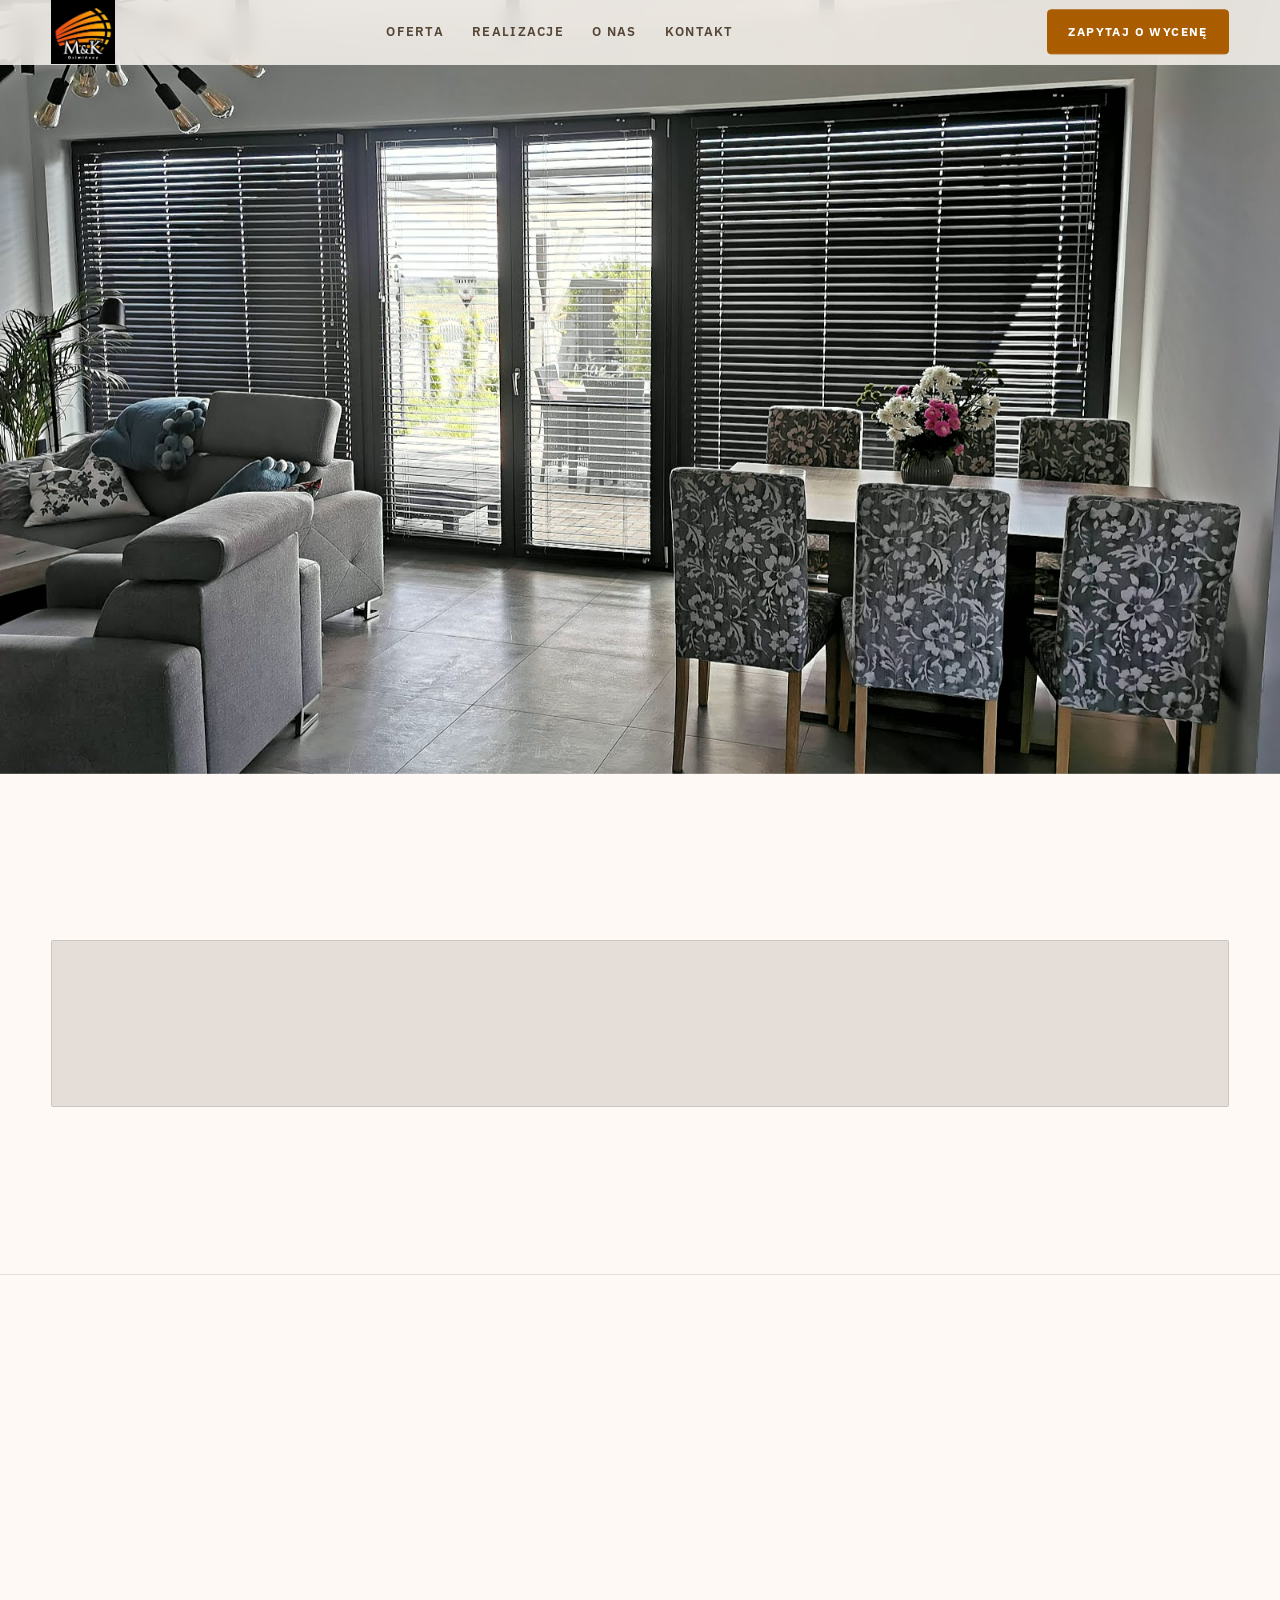
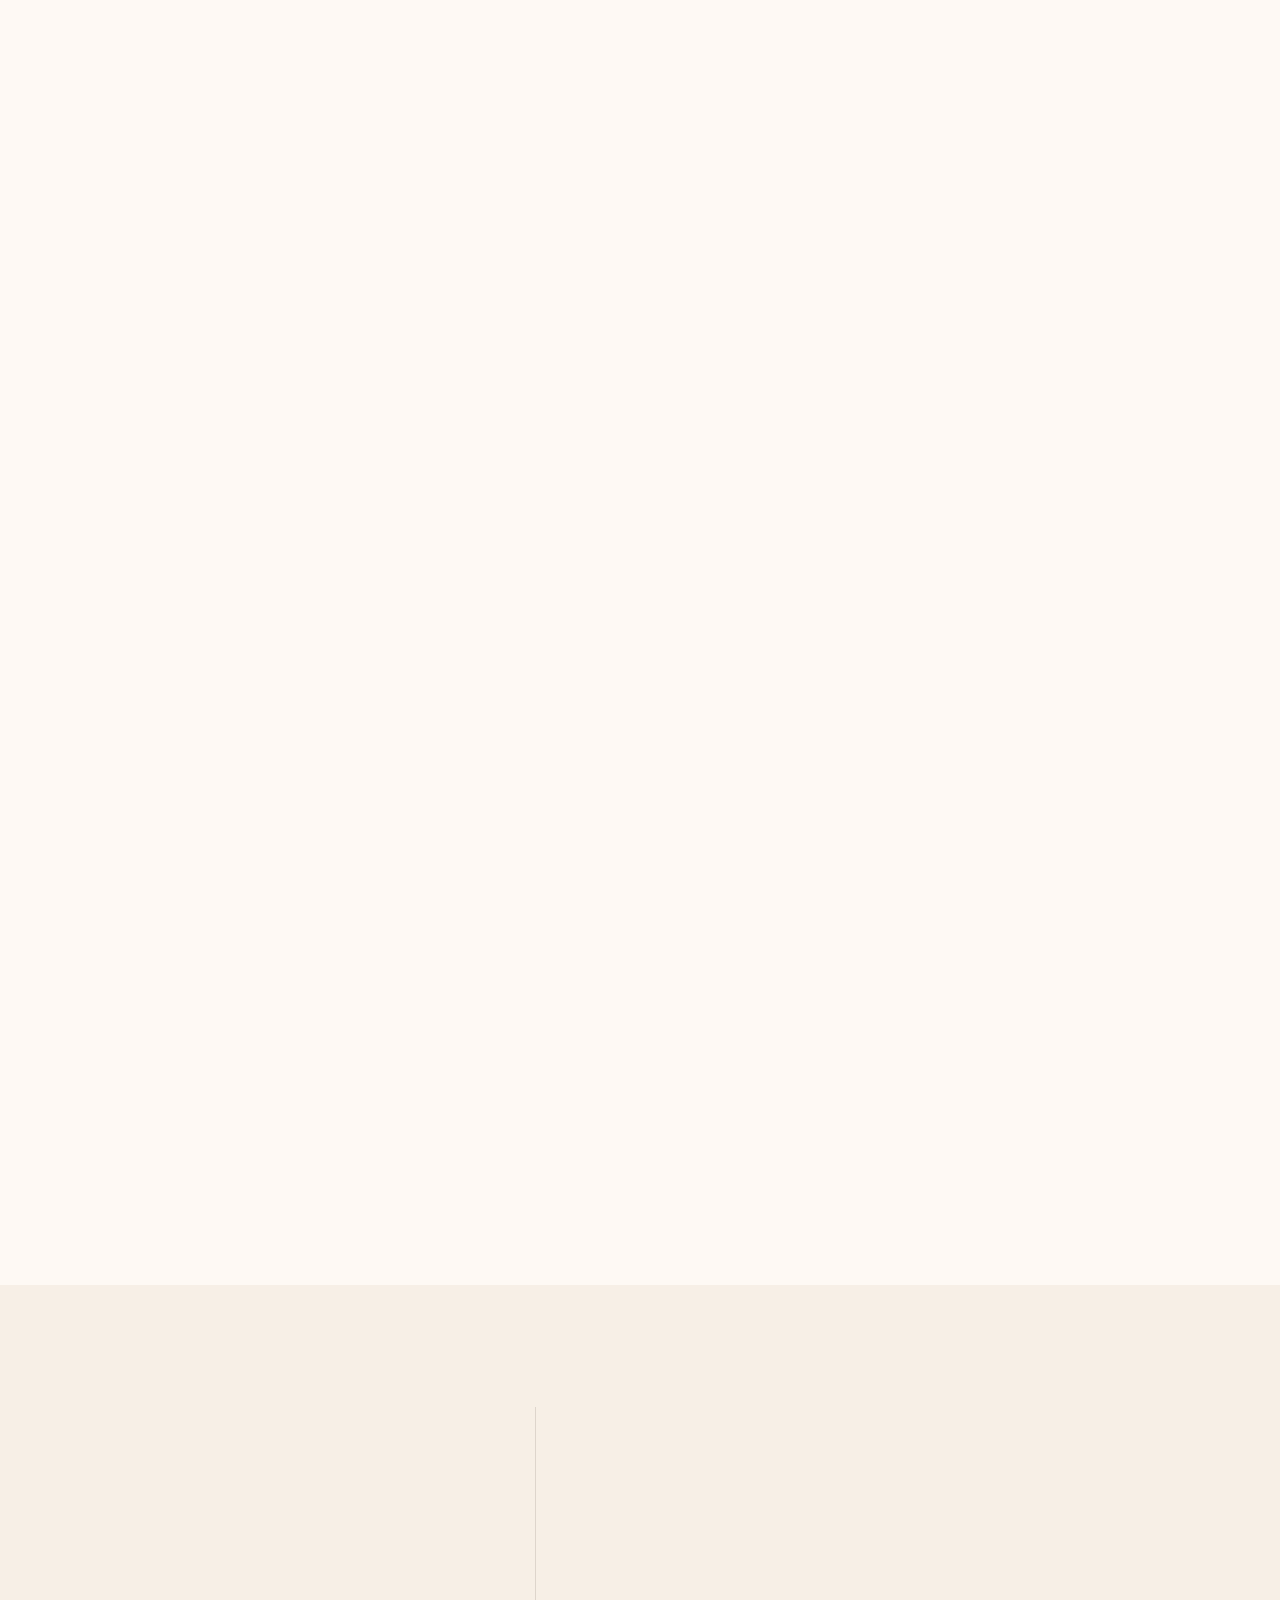
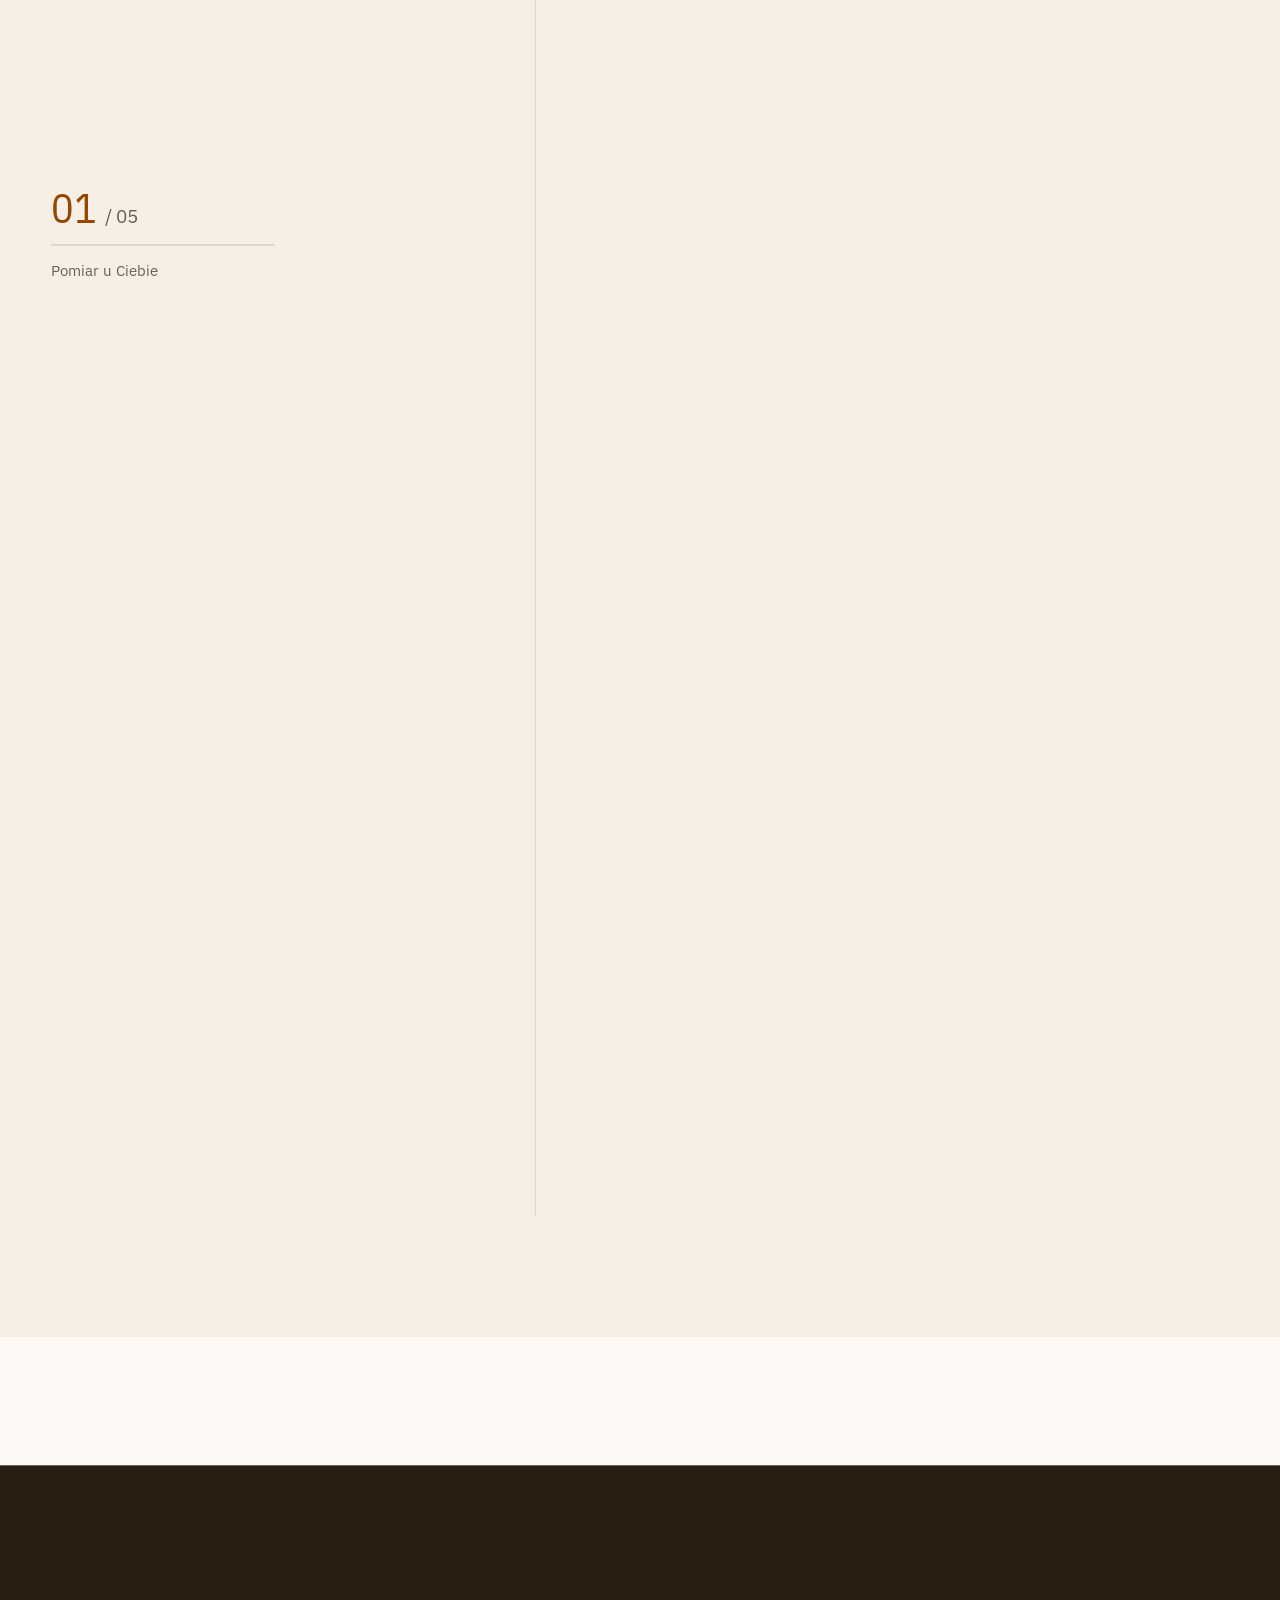
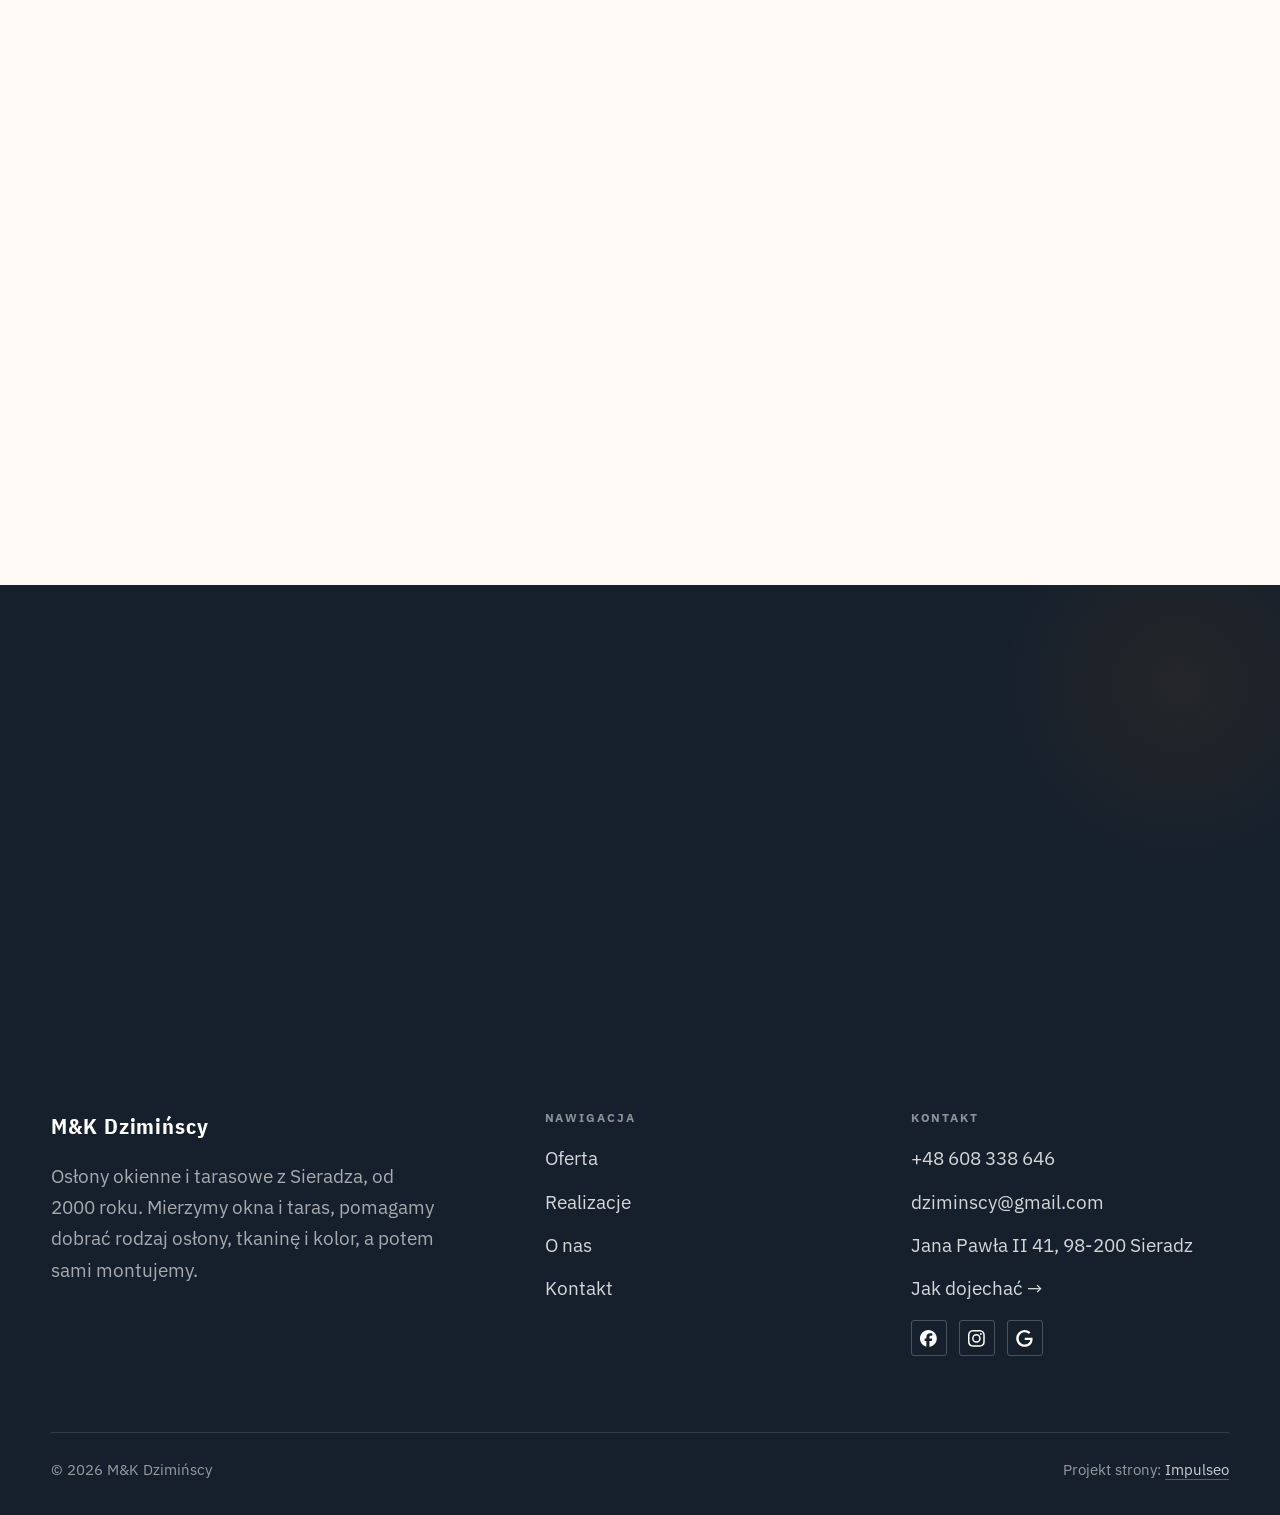
==== index.html @ cc0db83b "Strona demo: m-k-dziminscy" ====
<!DOCTYPE html>
<html lang="pl">
<head>
<meta charset="UTF-8">
<meta name="viewport" content="width=device-width, initial-scale=1.0">
<title>M&amp;K Dzimińscy - rolety, żaluzje i pergole · Sieradz</title>
<meta name="description" content="M&amp;K Dzimińscy z Sieradza: rolety zewnętrzne i wewnętrzne, plisy, rolety dzień i noc, żaluzje aluminiowe, drewniane i fasadowe, moskitiery, markizy oraz pergole i zabudowy tarasów. Pomiar i montaż na wymiar, salon przy Jana Pawła II 41.">
<link rel="canonical" href="https://kris20032.github.io/m-k-dziminscy/">
<meta name="robots" content="noindex, nofollow">
<meta property="og:type" content="website">
<meta property="og:locale" content="pl_PL">
<meta property="og:site_name" content="M&amp;K Dzimińscy">
<meta property="og:title" content="M&amp;K Dzimińscy - rolety, żaluzje i pergole · Sieradz">
<meta property="og:description" content="M&amp;K Dzimińscy z Sieradza: rolety zewnętrzne i wewnętrzne, plisy, rolety dzień i noc, żaluzje aluminiowe, drewniane i fasadowe, moskitiery, markizy oraz pergole i zabudowy tarasów. Pomiar i montaż na wymiar, salon przy Jana Pawła II 41.">
<meta property="og:url" content="https://kris20032.github.io/m-k-dziminscy/">
<meta property="og:image" content="https://kris20032.github.io/m-k-dziminscy/img/og.jpg">
<meta property="og:image:width" content="1200">
<meta property="og:image:height" content="630">
<meta name="twitter:card" content="summary_large_image">
<script type="application/ld+json">{"@context": "https://schema.org", "@type": "LocalBusiness", "name": "M&K Dzimińscy", "url": "https://kris20032.github.io/m-k-dziminscy/", "telephone": "+48608338646", "image": "https://kris20032.github.io/m-k-dziminscy/img/og.jpg", "areaServed": "Sieradz", "sameAs": ["https://maps.google.com/?cid=8143265650761474444&g_mp=Cidnb29nbGUubWFwcy5wbGFjZXMudjEuUGxhY2VzLlNlYXJjaFRleHQQAhgEIAA", "https://www.facebook.com/roletydziminscy/?locale=pl_PL", "https://www.instagram.com/roletydziminscy/"]}</script>
<link rel="preconnect" href="https://fonts.googleapis.com">
<link rel="preconnect" href="https://fonts.gstatic.com" crossorigin>
<link href="https://fonts.googleapis.com/css2?family=IBM+Plex+Sans+Condensed:wght@500;600;700&family=IBM+Plex+Sans:wght@400;500;600&display=swap" rel="stylesheet">
<link rel="stylesheet" href="assets/styles.css?v=2c5bec6b">
</head>
<body>

<header class="nav">
  <div class="wrap nav-inner">
    <a class="brand brand-has-logo" href="index.html"><img class="brand-logo" src="img/logo.jpg" alt="M&amp;K Dzimińscy" width="567" height="567" decoding="async"></a>
    <nav class="nav-links">
      <a href="oferta.html">Oferta</a>
      <a href="realizacje.html">Realizacje</a>
      <a href="o-nas.html">O nas</a>
      <a href="kontakt.html">Kontakt</a>
      <a href="kontakt.html" class="btn btn-accent">Zapytaj o wycenę</a>
    </nav>
    <button class="nav-toggle" aria-label="Menu"><span></span><span></span><span></span></button>
  </div>
</header>

<main>
<section class="hero-dom">
  <img class="hd-bg" src="img/hero.jpg" fetchpriority="high" data-rotate="img/g1.jpg|img/g2.jpg" alt="M&amp;K Dzimińscy" width="1600" height="1200">
  <div class="wrap">
    <div class="hd-panel reveal">
      <span class="hd-tick" aria-hidden="true"></span>
      <span class="hd-kicker">Rolety · żaluzje · pergole · Sieradz · od 2000</span>
      <h1 class="hd-claim">Rolety, żaluzje i pergole na wymiar Twojego domu</h1>
      <ul class="hd-tags"><li>Od 2000 roku</li><li>Na wymiar</li><li>Pomiar i montaż</li></ul>
      <div class="hd-actions">
        <a href="kontakt.html" class="btn btn-accent">Zapytaj o wycenę <span class="arr">→</span></a>
        <a href="tel:+48608338646" class="btn btn-ghost">Zadzwoń +48 608 338 646</a>
      </div>
      <p class="hd-rating"><span class="g-badge"><svg class="gb-ico" viewBox="0 0 24 24" width="18" height="18" aria-hidden="true"><path fill="#4285F4" d="M22.56 12.25c0-.78-.07-1.53-.2-2.25H12v4.26h5.92c-.26 1.37-1.04 2.53-2.21 3.31v2.77h3.57c2.08-1.92 3.28-4.74 3.28-8.09z"/><path fill="#34A853" d="M12 23c2.97 0 5.46-.98 7.28-2.66l-3.57-2.77c-.98.66-2.23 1.06-3.71 1.06-2.86 0-5.29-1.93-6.16-4.53H2.18v2.84C3.99 20.53 7.7 23 12 23z"/><path fill="#FBBC05" d="M5.84 14.09c-.22-.66-.35-1.36-.35-2.09s.13-1.43.35-2.09V7.07H2.18C1.43 8.55 1 10.22 1 12s.43 3.45 1.18 4.93l2.85-2.22.81-.62z"/><path fill="#EA4335" d="M12 5.38c1.62 0 3.06.56 4.21 1.64l3.15-3.15C17.45 2.09 14.97 1 12 1 7.7 1 3.99 3.47 2.18 7.07l3.66 2.84c.87-2.6 3.3-4.53 6.16-4.53z"/></svg><b class="gb-ocena">4,2</b><svg class="gb-stars" viewBox="0 0 90 18" width="74" height="14.8" aria-hidden="true"><g fill="currentColor" opacity=".26"><path transform="translate(0,0)" d="M9 1.6l2.2 4.46 4.92.72-3.56 3.47.84 4.9L9 12.74l-4.4 2.31.84-4.9L1.88 6.68l4.92-.72L9 1.6Z"/><path transform="translate(18,0)" d="M9 1.6l2.2 4.46 4.92.72-3.56 3.47.84 4.9L9 12.74l-4.4 2.31.84-4.9L1.88 6.68l4.92-.72L9 1.6Z"/><path transform="translate(36,0)" d="M9 1.6l2.2 4.46 4.92.72-3.56 3.47.84 4.9L9 12.74l-4.4 2.31.84-4.9L1.88 6.68l4.92-.72L9 1.6Z"/><path transform="translate(54,0)" d="M9 1.6l2.2 4.46 4.92.72-3.56 3.47.84 4.9L9 12.74l-4.4 2.31.84-4.9L1.88 6.68l4.92-.72L9 1.6Z"/><path transform="translate(72,0)" d="M9 1.6l2.2 4.46 4.92.72-3.56 3.47.84 4.9L9 12.74l-4.4 2.31.84-4.9L1.88 6.68l4.92-.72L9 1.6Z"/></g><clipPath id="gs840"><rect x="0" y="0" width="75.6" height="18"/></clipPath><g fill="#FBBC04" clip-path="url(#gs840)"><path transform="translate(0,0)" d="M9 1.6l2.2 4.46 4.92.72-3.56 3.47.84 4.9L9 12.74l-4.4 2.31.84-4.9L1.88 6.68l4.92-.72L9 1.6Z"/><path transform="translate(18,0)" d="M9 1.6l2.2 4.46 4.92.72-3.56 3.47.84 4.9L9 12.74l-4.4 2.31.84-4.9L1.88 6.68l4.92-.72L9 1.6Z"/><path transform="translate(36,0)" d="M9 1.6l2.2 4.46 4.92.72-3.56 3.47.84 4.9L9 12.74l-4.4 2.31.84-4.9L1.88 6.68l4.92-.72L9 1.6Z"/><path transform="translate(54,0)" d="M9 1.6l2.2 4.46 4.92.72-3.56 3.47.84 4.9L9 12.74l-4.4 2.31.84-4.9L1.88 6.68l4.92-.72L9 1.6Z"/><path transform="translate(72,0)" d="M9 1.6l2.2 4.46 4.92.72-3.56 3.47.84 4.9L9 12.74l-4.4 2.31.84-4.9L1.88 6.68l4.92-.72L9 1.6Z"/></g></svg><span class="gb-txt">55 opinii w Google</span></span></p>
    </div>
  </div>
</section>
<section class="dom-statband">
  <div class="wrap">
    <div class="dom-stats">
      <div class="dom-stat reveal"><div class="ds-num">osłony okienne</div><div class="ds-lab">Od 2000 roku</div></div>
      <div class="dom-stat reveal"><div class="ds-num">na wymiar</div><div class="ds-lab">Pomiar i montaż</div></div>
      <div class="dom-stat reveal"><div class="ds-num">Jana Pawła II 41</div><div class="ds-lab">Salon w Sieradzu</div></div>
      <div class="dom-stat reveal"><div class="ds-num">55 opinii</div><div class="ds-lab">4,2 w Google</div></div>
    </div>
  </div>
</section>
<section class="dom-products" id="produkty">
  <div class="wrap">
    <div class="head reveal">
      <span class="eyebrow">Co montujemy</span>
      <h2>Zakres oferty</h2>
      <p>Osłony do okien, drzwi tarasowych i całych tarasów. Od żaluzji w kuchni, przez rolety zewnętrzne w całym domu, po pergolę nad tarasem. Każdą osłonę robimy pod zmierzony wymiar.</p>
    </div>
    <div class="dom-grid">
      <article class="dom-card reveal">
        <figure class="dom-card__img"><img src="img/g6.jpg" alt="Rolety zewnętrzne i antywłamaniowe" loading="lazy" width="1538" height="1132" decoding="async"></figure>
        <div class="dom-card__body">
          <h3 class="dom-card__name">Rolety zewnętrzne i antywłamaniowe</h3>
          <p class="dom-card__tag">Latem trzymają upał za oknem, zimą dokładają izolacji, a w nocy dają pełne zaciemnienie. W wersji antywłamaniowej utrudniają wejście przez okno.</p>
          <a class="dom-card__link" href="kontakt.html">Zapytaj o wycenę <span class="arr">→</span></a>
        </div>
      </article>
      <article class="dom-card reveal">
        <figure class="dom-card__img"><img src="img/g5.jpg" alt="Rolety dzień i noc, plisy, rzymskie" loading="lazy" width="1556" height="2086" decoding="async"></figure>
        <div class="dom-card__body">
          <h3 class="dom-card__name">Rolety dzień i noc, plisy, rzymskie</h3>
          <p class="dom-card__tag">Rolety materiałowe do każdego pokoju. Dzień i noc reguluje światło jednym ruchem, plisę zsuwasz z góry albo z dołu, rzymska układa się w miękkie fałdy.</p>
          <a class="dom-card__link" href="kontakt.html">Zapytaj o wycenę <span class="arr">→</span></a>
        </div>
      </article>
      <article class="dom-card reveal">
        <figure class="dom-card__img"><img src="img/g7.jpg" alt="Żaluzje aluminiowe, drewniane i pionowe" loading="lazy" width="1544" height="656" decoding="async"></figure>
        <div class="dom-card__body">
          <h3 class="dom-card__name">Żaluzje aluminiowe, drewniane i pionowe</h3>
          <p class="dom-card__tag">Lamelami ustawiasz dokładnie, ile światła wpada do środka. Aluminium do kuchni i łazienki, drewno do salonu, pionowe na duże przeszklenia.</p>
          <a class="dom-card__link" href="kontakt.html">Zapytaj o wycenę <span class="arr">→</span></a>
        </div>
      </article>
      <article class="dom-card reveal">
        <figure class="dom-card__img"><img src="img/g9.jpg" alt="Żaluzje fasadowe i markizy" loading="lazy" width="1880" height="1255" decoding="async"></figure>
        <div class="dom-card__body">
          <h3 class="dom-card__name">Żaluzje fasadowe i markizy</h3>
          <p class="dom-card__tag">Osłona montowana na elewacji i nad tarasem. Chroni przed słońcem z zewnątrz, zanim nagrzeje szyby i wnętrze.</p>
          <a class="dom-card__link" href="kontakt.html">Zapytaj o wycenę <span class="arr">→</span></a>
        </div>
      </article>
      <article class="dom-card reveal">
        <figure class="dom-card__img"><img src="img/g3.jpg" alt="Pergole, zadaszenia i zabudowy tarasów" loading="lazy" width="1880" height="1253" decoding="async"></figure>
        <div class="dom-card__body">
          <h3 class="dom-card__name">Pergole, zadaszenia i zabudowy tarasów</h3>
          <p class="dom-card__tag">Pergole metalowe i drewniane, zadaszenia oraz zabudowy balkonów i tarasów. Do tego tarasy z drewna i kompozytu pod pergolą.</p>
          <a class="dom-card__link" href="kontakt.html">Zapytaj o wycenę <span class="arr">→</span></a>
        </div>
      </article>
      <article class="dom-card reveal">
        <figure class="dom-card__img"><img src="img/g4.jpg" alt="Moskitiery, naprawa rolet, zasłony" loading="lazy" width="1880" height="1255" decoding="async"></figure>
        <div class="dom-card__body">
          <h3 class="dom-card__name">Moskitiery, naprawa rolet, zasłony</h3>
          <p class="dom-card__tag">Moskitiery na okna i drzwi, naprawa i serwis rolet, a także zasłony i firany szyte pod wymiar okna, dopasowane do osłon w oknie.</p>
          <a class="dom-card__link" href="kontakt.html">Zapytaj o wycenę <span class="arr">→</span></a>
        </div>
      </article>
    </div>
    <div style="margin-top:var(--space-7)" class="reveal"><a href="oferta.html" class="btn btn-ghost">Pełna oferta <span class="arr">→</span></a></div>
  </div>
</section>
<section class="proces proces-os dom">
  <div class="wrap proc-grid">
    <div class="proc-side">
      <div class="head reveal">
        <span class="eyebrow">Jak to działa</span>
        <h2>Od pomiaru po montaż - prowadzimy za rękę</h2>
        <p>Każdy etap ma swój termin - wiesz, co i kiedy się dzieje.</p>
      </div>
      <div class="proc-count" aria-hidden="true"><span class="pc-cur">01</span><span class="pc-all">/ 05</span></div>
      <div class="proc-bar" aria-hidden="true"><i></i></div>
      <p class="proc-now" aria-hidden="true">Pomiar u Ciebie</p>
    </div>
    <ol class="proces-line">
      <li class="reveal"><span class="pno">01</span><h3>Pomiar u Ciebie</h3><p>Przyjeżdżamy, mierzymy okna lub taras i doradzamy dobór osłony.</p></li>
      <li class="reveal"><span class="pno">02</span><h3>Wycena i dobór</h3><p>Jasna oferta i dobór rozwiązania pod Twój dom i budżet.</p></li>
      <li class="reveal"><span class="pno">03</span><h3>Zamówienie i produkcja</h3><p>Składamy zamówienie i pilnujemy terminu dostawy.</p></li>
      <li class="reveal"><span class="pno">04</span><h3>Staranny montaż</h3><p>Montujemy równo i dokładnie, z czystym wykończeniem krawędzi.</p></li>
      <li class="reveal"><span class="pno">05</span><h3>Odbiór</h3><p>Sprawdzamy działanie i pokazujemy, jak obsługiwać osłony.</p></li>
    </ol>
  </div>
</section>
<section class="stopklatka" aria-hidden="true">
  <div class="stk-bg" style="background-image:url(img/g11.jpg)"></div>
</section>
<section class="opinie">
  <div class="wrap">
    <div class="head center reveal">
      <span class="eyebrow">Opinie</span>
      <h2>Co mówią klienci</h2>
    </div>
    <p class="op-meta reveal"><span class="g-badge"><svg class="gb-ico" viewBox="0 0 24 24" width="18" height="18" aria-hidden="true"><path fill="#4285F4" d="M22.56 12.25c0-.78-.07-1.53-.2-2.25H12v4.26h5.92c-.26 1.37-1.04 2.53-2.21 3.31v2.77h3.57c2.08-1.92 3.28-4.74 3.28-8.09z"/><path fill="#34A853" d="M12 23c2.97 0 5.46-.98 7.28-2.66l-3.57-2.77c-.98.66-2.23 1.06-3.71 1.06-2.86 0-5.29-1.93-6.16-4.53H2.18v2.84C3.99 20.53 7.7 23 12 23z"/><path fill="#FBBC05" d="M5.84 14.09c-.22-.66-.35-1.36-.35-2.09s.13-1.43.35-2.09V7.07H2.18C1.43 8.55 1 10.22 1 12s.43 3.45 1.18 4.93l2.85-2.22.81-.62z"/><path fill="#EA4335" d="M12 5.38c1.62 0 3.06.56 4.21 1.64l3.15-3.15C17.45 2.09 14.97 1 12 1 7.7 1 3.99 3.47 2.18 7.07l3.66 2.84c.87-2.6 3.3-4.53 6.16-4.53z"/></svg><b class="gb-ocena">4,2</b><svg class="gb-stars" viewBox="0 0 90 18" width="74" height="14.8" aria-hidden="true"><g fill="currentColor" opacity=".26"><path transform="translate(0,0)" d="M9 1.6l2.2 4.46 4.92.72-3.56 3.47.84 4.9L9 12.74l-4.4 2.31.84-4.9L1.88 6.68l4.92-.72L9 1.6Z"/><path transform="translate(18,0)" d="M9 1.6l2.2 4.46 4.92.72-3.56 3.47.84 4.9L9 12.74l-4.4 2.31.84-4.9L1.88 6.68l4.92-.72L9 1.6Z"/><path transform="translate(36,0)" d="M9 1.6l2.2 4.46 4.92.72-3.56 3.47.84 4.9L9 12.74l-4.4 2.31.84-4.9L1.88 6.68l4.92-.72L9 1.6Z"/><path transform="translate(54,0)" d="M9 1.6l2.2 4.46 4.92.72-3.56 3.47.84 4.9L9 12.74l-4.4 2.31.84-4.9L1.88 6.68l4.92-.72L9 1.6Z"/><path transform="translate(72,0)" d="M9 1.6l2.2 4.46 4.92.72-3.56 3.47.84 4.9L9 12.74l-4.4 2.31.84-4.9L1.88 6.68l4.92-.72L9 1.6Z"/></g><clipPath id="gs840"><rect x="0" y="0" width="75.6" height="18"/></clipPath><g fill="#FBBC04" clip-path="url(#gs840)"><path transform="translate(0,0)" d="M9 1.6l2.2 4.46 4.92.72-3.56 3.47.84 4.9L9 12.74l-4.4 2.31.84-4.9L1.88 6.68l4.92-.72L9 1.6Z"/><path transform="translate(18,0)" d="M9 1.6l2.2 4.46 4.92.72-3.56 3.47.84 4.9L9 12.74l-4.4 2.31.84-4.9L1.88 6.68l4.92-.72L9 1.6Z"/><path transform="translate(36,0)" d="M9 1.6l2.2 4.46 4.92.72-3.56 3.47.84 4.9L9 12.74l-4.4 2.31.84-4.9L1.88 6.68l4.92-.72L9 1.6Z"/><path transform="translate(54,0)" d="M9 1.6l2.2 4.46 4.92.72-3.56 3.47.84 4.9L9 12.74l-4.4 2.31.84-4.9L1.88 6.68l4.92-.72L9 1.6Z"/><path transform="translate(72,0)" d="M9 1.6l2.2 4.46 4.92.72-3.56 3.47.84 4.9L9 12.74l-4.4 2.31.84-4.9L1.88 6.68l4.92-.72L9 1.6Z"/></g></svg><span class="gb-txt">55 opinii w Google</span></span></p>
    <p class="op-meta reveal"><a class="op-google" href="https://maps.google.com/?cid=8143265650761474444&amp;g_mp=Cidnb29nbGUubWFwcy5wbGFjZXMudjEuUGxhY2VzLlNlYXJjaFRleHQQAhgEIAA" target="_blank" rel="noopener"><svg class="op-g-ico" viewBox="0 0 24 24" width="17" height="17" aria-hidden="true"><path fill="#4285F4" d="M22.56 12.25c0-.78-.07-1.53-.2-2.25H12v4.26h5.92c-.26 1.37-1.04 2.53-2.21 3.31v2.77h3.57c2.08-1.92 3.28-4.74 3.28-8.09z"/><path fill="#34A853" d="M12 23c2.97 0 5.46-.98 7.28-2.66l-3.57-2.77c-.98.66-2.23 1.06-3.71 1.06-2.86 0-5.29-1.93-6.16-4.53H2.18v2.84C3.99 20.53 7.7 23 12 23z"/><path fill="#FBBC05" d="M5.84 14.09c-.22-.66-.35-1.36-.35-2.09s.13-1.43.35-2.09V7.07H2.18C1.43 8.55 1 10.22 1 12s.43 3.45 1.18 4.93l2.85-2.22.81-.62z"/><path fill="#EA4335" d="M12 5.38c1.62 0 3.06.56 4.21 1.64l3.15-3.15C17.45 2.09 14.97 1 12 1 7.7 1 3.99 3.47 2.18 7.07l3.66 2.84c.87-2.6 3.3-4.53 6.16-4.53z"/></svg><span>Zobacz opinie w Google</span><span class="arr">→</span></a></p>
    <div class="opinie-grid">
      <figure class="op-card reveal"><span class="op-star"><svg class="ico-star" width="14" height="14" viewBox="0 0 24 24" style="vertical-align:-2px" aria-hidden="true"><path d="M12 2.8l2.85 5.8 6.4.93-4.63 4.5 1.1 6.37L12 17.4l-5.72 3 1.1-6.37-4.63-4.5 6.4-.93L12 2.8Z" fill="currentColor"/></svg><svg class="ico-star" width="14" height="14" viewBox="0 0 24 24" style="vertical-align:-2px" aria-hidden="true"><path d="M12 2.8l2.85 5.8 6.4.93-4.63 4.5 1.1 6.37L12 17.4l-5.72 3 1.1-6.37-4.63-4.5 6.4-.93L12 2.8Z" fill="currentColor"/></svg><svg class="ico-star" width="14" height="14" viewBox="0 0 24 24" style="vertical-align:-2px" aria-hidden="true"><path d="M12 2.8l2.85 5.8 6.4.93-4.63 4.5 1.1 6.37L12 17.4l-5.72 3 1.1-6.37-4.63-4.5 6.4-.93L12 2.8Z" fill="currentColor"/></svg><svg class="ico-star" width="14" height="14" viewBox="0 0 24 24" style="vertical-align:-2px" aria-hidden="true"><path d="M12 2.8l2.85 5.8 6.4.93-4.63 4.5 1.1 6.37L12 17.4l-5.72 3 1.1-6.37-4.63-4.5 6.4-.93L12 2.8Z" fill="currentColor"/></svg><svg class="ico-star" width="14" height="14" viewBox="0 0 24 24" style="vertical-align:-2px" aria-hidden="true"><path d="M12 2.8l2.85 5.8 6.4.93-4.63 4.5 1.1 6.37L12 17.4l-5.72 3 1.1-6.37-4.63-4.5 6.4-.93L12 2.8Z" fill="currentColor"/></svg></span><blockquote>Polecam, niezwykle profesjonalna firma. Świetna jakość + genialna obsługa.</blockquote><span class="op-autor">TakiFajny Gostek</span></figure>
    </div>
  </div>
</section>
<section>
  <div class="wrap">
    <div class="head reveal">
      <span class="eyebrow">Realizacje</span>
      <h2>Nasze realizacje</h2>
      <p>Żaluzje, rolety dzień i noc, rolety rzymskie i pergole zamontowane u klientów z Sieradza i okolic. Więcej realizacji znajdziesz na naszym Facebooku i Instagramie.</p>
    </div>
    <div class="gallery">
      <div class="tile t-two3 reveal"><img src="img/g10.jpg" alt="M&amp;K Dzimińscy" loading="lazy" width="1792" height="934" decoding="async"></div>
      <div class="tile t-third reveal"><img src="img/about.jpg" alt="M&amp;K Dzimińscy" loading="lazy" width="1554" height="1154" decoding="async"></div>
    </div>
    <div style="margin-top:var(--space-7)" class="reveal"><a href="realizacje.html" class="btn btn-accent">Pełna galeria <span class="arr">→</span></a></div>
  </div>
</section>
<section class="cta">
  <div class="wrap">
    <div class="reveal">
      <span class="eyebrow">Współpraca</span>
      <h2>Zapytaj o wycenę albo umów pomiar.</h2>
      <p>Napisz lub zadzwoń - doradzimy dobór, zmierzymy u Ciebie i podamy jasną cenę. Bez zobowiązań.</p>
    </div>
    <div class="cta-actions reveal">
      <a href="kontakt.html" class="btn btn-light">Zapytaj o wycenę <span class="arr">→</span></a>
      <a href="tel:+48608338646" class="btn btn-ghost btn-ghost-cta">+48 608 338 646</a>
    </div>
  </div>
</section>
</main>

<footer>
  <div class="wrap">
    <div class="foot-grid">
      <div class="foot-brand">
        <div class="name">M&K Dzimińscy</div>
        <p>Osłony okienne i tarasowe z Sieradza, od 2000 roku. Mierzymy okna i taras, pomagamy dobrać rodzaj osłony, tkaninę i kolor, a potem sami montujemy.</p>
      </div>
      <div class="foot-col">
        <h4>Nawigacja</h4>
        <a href="oferta.html">Oferta</a>
        <a href="realizacje.html">Realizacje</a>
        <a href="o-nas.html">O nas</a>
        <a href="kontakt.html">Kontakt</a>
      </div>
      <div class="foot-col">
        <h4>Kontakt</h4>
        <a href="tel:+48608338646">+48 608 338 646</a>
        <a href="mailto:dziminscy@gmail.com">dziminscy@gmail.com</a>
        <p>Jana Pawła II 41, 98-200 Sieradz</p>
        <a href="https://maps.google.com/?cid=8143265650761474444&g_mp=Cidnb29nbGUubWFwcy5wbGFjZXMudjEuUGxhY2VzLlNlYXJjaFRleHQQAhgEIAA" target="_blank" rel="noopener">Jak dojechać →</a>
      <div class="foot-soc">
        <a class="soc" href="https://www.facebook.com/roletydziminscy/?locale=pl_PL" target="_blank" rel="noopener" aria-label="Facebook - M&amp;K Dzimińscy"><svg viewBox="0 0 24 24" aria-hidden="true" focusable="false"><path d="M9.101 23.691v-7.98H6.627v-3.667h2.474v-1.58c0-4.085 1.848-5.978 5.858-5.978.401 0 .955.042 1.468.103a8.68 8.68 0 0 1 1.141.195v3.325a8.623 8.623 0 0 0-.653-.036 26.805 26.805 0 0 0-.733-.009c-.707 0-1.259.096-1.675.309a1.686 1.686 0 0 0-.679.622c-.258.42-.374.995-.374 1.752v1.297h3.919l-.386 2.103-.287 1.564h-3.246v8.245C19.396 23.238 24 18.179 24 12.044c0-6.627-5.373-12-12-12s-12 5.373-12 12c0 5.628 3.874 10.35 9.101 11.647Z" fill="currentColor"/></svg></a>
        <a class="soc" href="https://www.instagram.com/roletydziminscy/" target="_blank" rel="noopener" aria-label="Instagram - M&amp;K Dzimińscy"><svg viewBox="0 0 24 24" aria-hidden="true" focusable="false"><path d="M7.0301.084c-1.2768.0602-2.1487.264-2.911.5634-.7888.3075-1.4575.72-2.1228 1.3877-.6652.6677-1.075 1.3368-1.3802 2.127-.2954.7638-.4956 1.6365-.552 2.914-.0564 1.2775-.0689 1.6882-.0626 4.947.0062 3.2586.0206 3.6671.0825 4.9473.061 1.2765.264 2.1482.5635 2.9107.308.7889.72 1.4573 1.388 2.1228.6679.6655 1.3365 1.0743 2.1285 1.38.7632.295 1.6361.4961 2.9134.552 1.2773.056 1.6884.069 4.9462.0627 3.2578-.0062 3.668-.0207 4.9478-.0814 1.28-.0607 2.147-.2652 2.9098-.5633.7889-.3086 1.4578-.72 2.1228-1.3881.665-.6682 1.0745-1.3378 1.3795-2.1284.2957-.7632.4966-1.636.552-2.9124.056-1.2809.0692-1.6898.063-4.948-.0063-3.2583-.021-3.6668-.0817-4.9465-.0607-1.2797-.264-2.1487-.5633-2.9117-.3084-.7889-.72-1.4568-1.3876-2.1228C21.2982 1.33 20.628.9208 19.8378.6165 19.074.321 18.2017.1197 16.9244.0645 15.6471.0093 15.236-.005 11.977.0014 8.718.0076 8.31.0215 7.0301.0839m.1402 21.6932c-1.17-.0509-1.8053-.2453-2.2287-.408-.5606-.216-.96-.4771-1.3819-.895-.422-.4178-.6811-.8186-.9-1.378-.1644-.4234-.3624-1.058-.4171-2.228-.0595-1.2645-.072-1.6442-.079-4.848-.007-3.2037.0053-3.583.0607-4.848.05-1.169.2456-1.805.408-2.2282.216-.5613.4762-.96.895-1.3816.4188-.4217.8184-.6814 1.3783-.9003.423-.1651 1.0575-.3614 2.227-.4171 1.2655-.06 1.6447-.072 4.848-.079 3.2033-.007 3.5835.005 4.8495.0608 1.169.0508 1.8053.2445 2.228.408.5608.216.96.4754 1.3816.895.4217.4194.6816.8176.9005 1.3787.1653.4217.3617 1.056.4169 2.2263.0602 1.2655.0739 1.645.0796 4.848.0058 3.203-.0055 3.5834-.061 4.848-.051 1.17-.245 1.8055-.408 2.2294-.216.5604-.4763.96-.8954 1.3814-.419.4215-.8181.6811-1.3783.9-.4224.1649-1.0577.3617-2.2262.4174-1.2656.0595-1.6448.072-4.8493.079-3.2045.007-3.5825-.006-4.848-.0608M16.953 5.5864A1.44 1.44 0 1 0 18.39 4.144a1.44 1.44 0 0 0-1.437 1.4424M5.8385 12.012c.0067 3.4032 2.7706 6.1557 6.173 6.1493 3.4026-.0065 6.157-2.7701 6.1506-6.1733-.0065-3.4032-2.771-6.1565-6.174-6.1498-3.403.0067-6.156 2.771-6.1496 6.1738M8 12.0077a4 4 0 1 1 4.008 3.9921A3.9996 3.9996 0 0 1 8 12.0077" fill="currentColor"/></svg></a>
        <a class="soc" href="https://maps.google.com/?cid=8143265650761474444&g_mp=Cidnb29nbGUubWFwcy5wbGFjZXMudjEuUGxhY2VzLlNlYXJjaFRleHQQAhgEIAA" target="_blank" rel="noopener" aria-label="Google - M&amp;K Dzimińscy"><svg viewBox="0 0 24 24" aria-hidden="true" focusable="false"><path d="M12.48 10.92v3.28h7.84c-.24 1.84-.853 3.187-1.787 4.133-1.147 1.147-2.933 2.4-6.053 2.4-4.827 0-8.6-3.893-8.6-8.72s3.773-8.72 8.6-8.72c2.6 0 4.507 1.027 5.907 2.347l2.307-2.307C18.747 1.44 16.133 0 12.48 0 5.867 0 .307 5.387.307 12s5.56 12 12.173 12c3.573 0 6.267-1.173 8.373-3.36 2.16-2.16 2.84-5.213 2.84-7.667 0-.76-.053-1.467-.173-2.053H12.48z" fill="currentColor"/></svg></a>
      </div>
      </div>
    </div>
    <div class="foot-bot">
      <span>© 2026 M&K Dzimińscy</span>
      <span>Projekt strony: <a class="foot-credit" href="https://impulseo.pl" target="_blank" rel="noopener">Impulseo</a></span>
    </div>
  </div>
</footer>
<div class="sticky-reserve"><a class="sr-book" href="kontakt.html">Zapytaj o wycenę</a><a class="sr-call" href="tel:+48608338646" aria-label="Zadzwoń"><svg class="ico-tel" width="16" height="16" viewBox="0 0 24 24" fill="none" aria-hidden="true"><path d="M6.6 10.8a15.5 15.5 0 0 0 6.6 6.6l2.2-2.2a1 1 0 0 1 1-.24 11.4 11.4 0 0 0 3.6.58 1 1 0 0 1 1 1V20a1 1 0 0 1-1 1A17 17 0 0 1 3 4a1 1 0 0 1 1-1h3.5a1 1 0 0 1 1 1c0 1.25.2 2.46.58 3.6a1 1 0 0 1-.25 1l-2.23 2.2Z" fill="currentColor"/></svg></a></div>
<div class="demo-wazne" data-do="2026-11-04" data-cykl="3" hidden><svg class="dw-ico" width="13" height="13" viewBox="0 0 24 24" fill="none" aria-hidden="true"><circle cx="12" cy="12" r="8.6" stroke="currentColor" stroke-width="1.8"/><path d="M12 7.2V12l3.3 2" stroke="currentColor" stroke-width="1.8" stroke-linecap="round"/></svg><span class="dw-txt"></span></div>

<script src="assets/main.js"></script>
</body>
</html>
---- assets/styles.css ----
/* ============================================================
   STOLBASZ — premium, architektoniczny B2B fit-out
   Jasna paleta, zero brązu. System wg premium-web-craft.
   Projekt strony: Impulseo (impulseo.pl)
   ============================================================ */

:root{
  /* PALETA — jasna, architektoniczna, chłodna */
  --paper:#F4F7FA;          /* główne tło */
  --paper-2:#E7EDF3;        /* sekcje alternatywne (chłodny jasny szary) */
  --paper-3:#E7EDF3;        /* delikatne wypełnienia */
  --ink:#16202C;            /* tekst główny — chłodny grafit */
  --ink-soft:#3A4654;       /* nagłówki drugorzędne */
  --muted:#5C6672;          /* tekst poboczny */
  --line:rgba(22,32,44,.12);/* hairline */
  --accent:#235E96;         /* stonowany petrol-slate — jedyny akcent */
  --accent-d:#1A4A78;
  --accent-soft:rgba(35,94,150,.10);
  --dark:#16202C;           /* sekcje ciemne (stopka/CTA) */

  /* HOVER ZDJĘĆ — JEDEN standard dla całego silnika (decyzja K. 04.08.2026, artefakt z wariantami).
     AKTUALNE (K.+Szymon 09.08.2026, wybór z artefaktu 6 wariantów): zoom 1.05 przy 1.4s -
     przy tak długim czasie mocniejszy kadr NIE skacze, tylko „oddycha". Poprzedni standard
     (1.02 / .55s z 04.08) odbierany jako dynamiczny i szybki.
     Spoczynek lekko przygaszony, ale TYLKO tam, gdzie jest mysz (@media hover:hover) —
     na telefonie zdjęcia zostają w pełnej jasności. */
  --img-zoom:1.05;                   /* K.+Szymon 09.08: wariant F z artefaktu porównawczego */
  --img-rest:brightness(.95) saturate(.99);
  --img-hot:brightness(1.06) saturate(1.05);
  --img-dur:1.4s;                    /* K.+Szymon 09.08 (wariant F): powoli = elegancko */
  --img-ease:cubic-bezier(.16,.84,.44,1);  /* miękki ogon, efekt „oddychania" */

  /* ODSTĘPY — skala 4/8 */
  --space-1:4px; --space-2:8px; --space-3:12px; --space-4:16px; --space-5:24px;
  --space-6:32px; --space-7:48px; --space-8:64px; --space-9:96px; --space-10:128px;

  /* TYPOGRAFIA — fluid clamp() (skala podbita 16.07.2026: większe, czytelniejsze litery — uwaga Adama) */
  --text-sm:clamp(.9rem,.87rem + .12vw,1rem);
  --text-base:clamp(1.08rem,1.04rem + .18vw,1.2rem);
  --text-lg:clamp(1.24rem,1.15rem + .34vw,1.44rem);
  --text-h3:clamp(1.34rem,1.22rem + .55vw,1.66rem);
  --text-h2:clamp(2.1rem,1.66rem + 2.1vw,3.1rem);
  --text-h1:clamp(2.9rem,2.1rem + 4vw,5.1rem);

  /* PROMIENIE — architektoniczne, raczej ostre */
  --r-sm:3px; --r-md:6px; --r-lg:10px;

  /* RUCH */
  --ease:cubic-bezier(.25,.46,.45,.94); --dur:.24s;

  /* CIENIE — miękkie, warstwowe */
  --sh-sm:0 1px 2px rgba(16,24,32,.04), 0 2px 8px rgba(16,24,32,.05);
  --sh-md:0 2px 6px rgba(16,24,32,.05), 0 12px 28px -8px rgba(16,24,32,.12);
  --sh-lg:0 6px 14px rgba(16,24,32,.07), 0 26px 56px -18px rgba(16,24,32,.22);

  --hairline:1px solid var(--line);

  --font-display:'IBM Plex Sans Condensed','IBM Plex Sans',sans-serif;
  --font-body:'IBM Plex Sans',sans-serif;
}

*{box-sizing:border-box;margin:0;padding:0}
html{scroll-behavior:smooth}
body{
  font-family:var(--font-body);
  font-size:var(--text-base);
  line-height:1.65;
  color:var(--ink);
  background:var(--paper);
  -webkit-font-smoothing:antialiased;
  text-rendering:optimizeLegibility;
}
img{max-width:100%;height:auto;display:block}  /* height:auto = width/height z atrybutów trzyma proporcje (TOP#12) */
a{color:inherit;text-decoration:none}

.wrap{width:min(92%,1180px);margin-inline:auto}
section{padding-block:clamp(52px,6.5vw,96px)}

h1,h2,h3{font-family:var(--font-display);font-weight:700;line-height:1.08;letter-spacing:-.02em;color:var(--ink)}
h1{font-size:var(--text-h1);letter-spacing:-.035em}
h2{font-size:var(--text-h2);letter-spacing:-.025em}
h3{font-size:var(--text-h3)}
/* MIARA — długość wiersza. WCAG 2.2 SC 1.4.8: max 80 znaków; Butterick: 45–90.
   68ch daje realnie 72–78 znaków polskiego tekstu, czyli z zapasem pod granicą.
   Wcześniej limit miał TYLKO <p> — <li>, <blockquote> i <dd> nie miały żadnego,
   i to jedyny powód, dla którego 23 bloki na dwóch oddanych stronach jadą po
   83–106 znaków w wierszu (pomiar 07.08.2026, bramka `miara`).
   ⚠️ Listy i definicje ograniczamy TYLKO bez klasy: `ul`/`ol` z klasą to u nas
   układ (siatki kafli, menu), a nie tekst ciągły — tam miarę wyznacza układ. */
/* 60ch, nie 68ch (K. 10.08): po zmianie fontów na węższe kroje (DM Sans i spółka)
   w 68ch mieściło się ~90 znaków - bramka pikselowa słusznie zgłaszała przekroczenie
   granicy 80. Pomiar na żywej przeglądarce: 60ch = 90 znaków, 53ch = ~78 znaków, czyli normę WCAG 1.4.8. */
:root{ --miara:53ch }
p{max-width:min(100%,var(--miara))}
blockquote,
ul:not([class])>li, ol:not([class])>li,
dl:not([class])>dd{max-width:min(100%,var(--miara))}

/* ⚠️ Świadomie BEZ wyjątku `.tile p,.card p,.svc p{max-width:none}`, choć nasuwa się sam:
   te akapity BYŁY już ograniczone (stare `p{max-width:65ch}`), więc „wyjątek" nie odblokowałby
   niczego nowego — tylko ROZLUŹNIŁ stan sprzed zmiany na wszystkich demach naraz.
   `figcaption` żadna z reguł wyżej nie dotyczy, więc też nie potrzebuje zwolnienia. */

/* ŁAMANIE. `balance` wyrównuje długości wierszy w nagłówku, `pretty` pilnuje ostatniego
   wiersza akapitu, żeby nie został w nim jeden wyraz. Obsługiwane od Chrome 117 /
   Safari 17.5; starsze przeglądarki po prostu ignorują tę własność.
   `text-wrap:pretty` nie występowało dotąd ANI RAZ w silniku ani w repo klientów. */
h1,h2,h3,.lead,.lede{text-wrap:balance}
p,li,blockquote,dd{text-wrap:pretty}

.eyebrow{
  font-family:var(--font-body);
  font-size:var(--text-sm);
  font-weight:600;
  letter-spacing:.18em;
  text-transform:uppercase;
  color:var(--accent);
  display:inline-flex;align-items:center;gap:var(--space-3);
}
/* flex:none + margin-top = kreska trzyma się PIERWSZEJ linii. Wcześniej align-items:center
   centrowało ją względem całego bloku i przy zawinięciu (długi kicker typu
   „…WNĘTRZ · LESZNO · OD 2019") druga linia lądowała z brzydkim wcięciem. */
.eyebrow{align-items:flex-start}
.eyebrow>*,.eyebrow{text-wrap:balance}   /* dlugi kicker lamal sie na sierote typu samo „2019" w drugiej linii */
.eyebrow::before{content:"";width:28px;height:1px;background:var(--accent);display:inline-block;flex:none;margin-top:.62em}

.muted{color:var(--muted)}
.lead{font-size:var(--text-lg);line-height:1.55;color:var(--ink-soft);max-width:50ch}

/* ---------- BUTTONS ---------- */
.btn{
  display:inline-flex;align-items:center;gap:var(--space-2);
  font-weight:600;font-size:var(--text-sm);letter-spacing:.02em;
  padding:var(--space-4) var(--space-6);
  border-radius:var(--r-sm);
  transition:transform var(--dur) var(--ease),box-shadow var(--dur) var(--ease),background var(--dur) var(--ease);
  cursor:pointer;border:1px solid transparent;
}
.btn-accent{background:var(--accent);color:#fff;box-shadow:var(--sh-sm)}
.btn-accent:hover{background:var(--accent-d);transform:translateY(-2px);box-shadow:var(--sh-md)}
.btn-accent:active{transform:translateY(0);box-shadow:var(--sh-sm)}
.btn-ghost{background:transparent;color:var(--ink);border-color:var(--line)}
.btn-ghost:hover{border-color:var(--accent);color:var(--accent);transform:translateY(-2px)}
.btn-light{background:#fff;color:var(--ink);box-shadow:var(--sh-sm)}
.btn-light:hover{transform:translateY(-2px);box-shadow:var(--sh-md)}
.btn .arr{transition:transform var(--dur) var(--ease)}
.btn:hover .arr{transform:translateX(4px)}

/* ---------- NAV ---------- */
.nav{
  position:sticky;top:0;z-index:50;
  background:color-mix(in srgb,var(--paper) 88%,transparent);
  backdrop-filter:saturate(140%) blur(10px);
  border-bottom:var(--hairline);
}
.nav-inner{display:flex;align-items:center;justify-content:space-between;gap:var(--space-5);height:72px}
/* ANTY-NACHODZENIE (K. 05.08.2026): długa nazwa firmy + przycisk z pełnym numerem nie mieściły się w pasku
   i flex ściskał linki PONIŻEJ ich treści - "Kontakt" wchodził na ramkę "Zadzwoń +48 ...". Teraz ustępuje
   nazwa marki (skrót wielokropkiem), a menu i przycisk nigdy się nie kurczą ani nie zachodzą na siebie. */
.brand{display:flex;flex-direction:column;line-height:1;min-width:0;flex:0 1 auto}
.brand .name{font-family:var(--font-display);font-weight:800;font-size:1.35rem;letter-spacing:.04em;white-space:nowrap;overflow:hidden;text-overflow:ellipsis}
.brand .sub{font-size:.62rem;letter-spacing:.34em;text-transform:uppercase;color:var(--muted);margin-top:5px;white-space:nowrap;overflow:hidden;text-overflow:ellipsis}
.nav-links{display:flex;align-items:center;gap:var(--space-6);flex:0 0 auto}
.nav-links a{font-size:var(--text-sm);font-weight:500;color:var(--ink-soft);position:relative;padding-block:4px;white-space:nowrap;transition:color var(--dur) var(--ease)}
.nav-links a::after{content:"";position:absolute;left:0;bottom:0;width:0;height:1.5px;background:var(--accent);transition:width var(--dur) var(--ease)}
.nav-links a:hover,.nav-links a.active{color:var(--ink)}
.nav-links a:hover::after,.nav-links a.active::after{width:100%}
.nav-links .btn{padding:var(--space-2) var(--space-5)}
/* przyciski w nav: właściwy kolor (przebij .nav-links a) + bez podkreślenia */
.nav-links a.btn-accent{color:#fff}
.nav-links a.btn-ghost,.nav-links a.btn-light{color:var(--ink)}
/* CTA w pasku: NIE podkreślenie spod linków menu, ale ten sam przelatujący błysk,
   co na wszystkich innych przyciskach (zgłoszenie K. 13.08.2026 - „na hero jest efekt
   światła przechodzącego przez przycisk, na navbarze go nie ma, a mają być identyczne").
   Reguła `.nav-links a::after` jest silniejsza od `.btn::after`, więc trzeba jej
   geometrię wyzerować i wpisać połysk z nazwy - samo `display:none` gasiło efekt. */
.nav-links a.btn::after{
  display:block;content:"";position:absolute;inset:0;z-index:-1;pointer-events:none;
  width:auto;height:auto;border-radius:inherit;   /* kasuje geometrię podkreślenia (width:0;height:1.5px) */
  background:linear-gradient(100deg,transparent 32%,rgba(255,255,255,.20) 50%,transparent 68%);
  translate:-120% 0}
@media (prefers-reduced-motion:no-preference){
  .nav-links a.btn:hover::after{translate:120% 0;transition:translate .75s var(--mt-ease,cubic-bezier(.16,.84,.44,1))}
}
.nav-toggle{display:none;background:none;border:none;cursor:pointer;flex-direction:column;gap:5px;padding:8px}
.nav-toggle span{width:24px;height:2px;background:var(--ink);transition:var(--dur)}
/* Ciasny zakres MIĘDZY menu mobilnym a pełnym pulpitem: zbijamy odstępy i nazwę marki,
   żeby wszystko zmieściło się naturalnie, zanim w ogóle dojdzie do skracania wielokropkiem. */
@media(max-width:1280px) and (min-width:921px){
  .nav-links{gap:var(--space-4)}
  .nav-links .btn{padding:var(--space-2) var(--space-4)}
  .brand .name{font-size:1.15rem}
}

/* ---------- HERO (split) ---------- */
.hero{position:relative;overflow:hidden;border-bottom:var(--hairline)}
.hero-grid{display:grid;grid-template-columns:1.05fr .95fr;gap:clamp(24px,4vw,60px);align-items:center;
  padding-block:clamp(36px,4.5vw,64px)}
.hero-copy .eyebrow{margin-bottom:var(--space-5)}
.hero-copy h1{margin-bottom:var(--space-5)}
.hero-copy .lead{margin-bottom:var(--space-7)}
.hero-actions{display:flex;flex-wrap:wrap;gap:var(--space-4)}
.hero-art{position:relative;aspect-ratio:4/3;border-radius:var(--r-lg);overflow:hidden;box-shadow:var(--sh-lg)}
.hero-art img{width:100%;height:100%;object-fit:cover}
.hero-art::after{content:"";position:absolute;inset:0;background:linear-gradient(180deg,transparent 55%,rgba(18,24,28,.28))}
.hero-badge{position:absolute;left:var(--space-5);bottom:var(--space-5);z-index:2;
  background:rgba(252,252,251,.94);backdrop-filter:blur(4px);
  border-radius:var(--r-md);padding:var(--space-4) var(--space-5);box-shadow:var(--sh-md);max-width:78%}
.hero-badge strong{display:block;font-family:var(--font-display);font-size:1rem;letter-spacing:-.01em}
.hero-badge span{font-size:var(--text-sm);color:var(--muted)}

/* ---------- HERO duży / kinowy (strona główna) ---------- */
.hero-cine{position:relative;min-height:clamp(560px,82vh,840px);min-height:clamp(560px,82svh,840px);display:flex;align-items:center;overflow:hidden;border-bottom:var(--hairline)}
.hero-cine>img{position:absolute;inset:0;width:100%;height:100%;object-fit:cover;z-index:0}
.hero-cine::after{content:"";position:absolute;inset:0;z-index:1;
  background:linear-gradient(95deg,rgba(13,18,23,.86) 0%,rgba(13,18,23,.64) 32%,rgba(13,18,23,.24) 62%,rgba(13,18,23,.04) 100%)}
.hero-cine .wrap{position:relative;z-index:2;padding-block:var(--space-8)}
.hero-cine .hero-copy{max-width:660px}
.hero-cine .eyebrow{color:#fff;margin-bottom:var(--space-5)}
.hero-cine .eyebrow::before{background:#fff}
.hero-cine h1{color:#fff;margin-bottom:var(--space-5);font-size:clamp(2.9rem,2rem + 4.4vw,5.2rem);text-wrap:balance}
.hero-cine .lead{color:rgba(255,255,255,.92);max-width:48ch;margin-bottom:var(--space-7)}
.hero-cine .hero-actions{display:flex;flex-wrap:wrap;gap:var(--space-4)}
/* NISKIE OKNO (laptop z dokiem i paskami przeglądarki ma ~700-780 px wysokości widoku):
   H1 do 5.2rem + długi lead nie mieściły się i przyciski wypadały POD krawędź ekranu -
   klient widział stronę bez ani jednego CTA. Skalujemy w dół, zamiast przycinać treść. */
@media(min-width:821px) and (max-height:820px){
  .hero-cine{min-height:clamp(520px,94svh,780px)}
  .hero-cine .wrap{padding-block:var(--space-6)}
  .hero-cine h1{font-size:clamp(2.2rem,1.5rem + 2.6vw,3.6rem);margin-bottom:var(--space-4)}
  .hero-cine .eyebrow{margin-bottom:var(--space-4)}
  .hero-cine .lead{margin-bottom:var(--space-5);max-width:44ch}
}
@media(max-width:680px){
  .hero-cine{min-height:clamp(520px,76vh,640px);min-height:clamp(520px,76svh,640px);align-items:flex-end}
  .hero-cine::after{background:linear-gradient(0deg,rgba(13,18,23,.9) 6%,rgba(13,18,23,.45) 55%,rgba(13,18,23,.25) 100%)}
  .hero-cine .wrap{padding-bottom:var(--space-9)}
  /* TELEFON (~90% oglądających): lead potrafił zająć 8 linii i zepchnąć CTA poza pierwszy ekran.
     Zwężamy interlinię i skalę - treści nie ucinamy, bo to ona sprzedaje. */
  .hero-cine .lead{font-size:.98rem;line-height:1.5;margin-bottom:var(--space-5)}
  .hero-cine .eyebrow{font-size:.72rem;letter-spacing:.13em;margin-bottom:var(--space-4)}
  .hero-cine .eyebrow::before{width:20px}
  .hero-cine h1{margin-bottom:var(--space-4)}
}

/* full-bleed hero variant (podstrony) */
.pagehead{position:relative;min-height:46vh;min-height:46svh;display:flex;align-items:flex-end;overflow:hidden;border-bottom:var(--hairline)}
.pagehead img{position:absolute;inset:0;width:100%;height:100%;object-fit:cover}
/* 10.08.2026 (decyzja K.): mocniejsze przyciemnienie + cień pod tekstem. Bramka mierzyła na
   nagłówkach podstron 3,38-3,43:1 przy wymaganych 4,5 — jasne zdjęcie (hala, śnieg, niebo)
   podchodziło pod biały tekst. Zdjęcia klientów są różne, więc kontrast musi dawać WARSTWA,
   a nie szczęśliwy dobór kadru. */
.pagehead::after{content:"";position:absolute;inset:0;background:linear-gradient(180deg,rgba(18,24,28,.40),rgba(18,24,28,.76))}
.pagehead .wrap{position:relative;z-index:2;padding-block:var(--space-9);color:#fff}
.pagehead h1{color:#fff;max-width:18ch;text-shadow:0 2px 16px rgba(0,0,0,.55)}
.pagehead .eyebrow{color:#fff}
.pagehead .eyebrow::before{background:#fff}
.pagehead p{color:rgba(255,255,255,.92);margin-top:var(--space-4);max-width:54ch;text-shadow:0 1px 12px rgba(0,0,0,.5)}

/* ---------- STRIP (pasek skrótów / liczby) ---------- */
.strip{background:var(--dark);color:#fff}
/* PASEK HASEŁ — standard 04.08.2026 (decyzja K.): 5 haseł w JEDNYM rzędzie, tekst WYŚRODKOWANY,
   węższe marginesy boczne niż reszta strony (pasek ma iść szerzej), równe wysokości kolumn. */
.strip .wrap{width:min(96%,1440px);display:grid;grid-template-columns:repeat(5,1fr);
  gap:var(--space-5);padding-block:var(--space-7);align-items:stretch}
.strip .item .k{font-family:var(--font-display);font-size:clamp(1.05rem,.82rem + .85vw,1.55rem);
  font-weight:800;letter-spacing:-.02em;color:#fff;line-height:1.18;text-wrap:balance}
.strip .item .v{font-size:var(--text-sm);color:rgba(255,255,255,.66);margin-top:var(--space-2);line-height:1.4}
.strip .item{border-left:2px solid var(--accent);padding-inline:var(--space-4);
  text-align:center;display:flex;flex-direction:column;justify-content:center}
/* liczba kolumn = liczba haseł, żeby ostatnie nie zostawało samo w drugim rzędzie.
   Klasę n-N nadaje multipage.py; domyślnie (bez klasy) pasek jest 5-kolumnowy. */
.strip.n-2 .wrap{grid-template-columns:repeat(2,1fr)}
.strip.n-3 .wrap{grid-template-columns:repeat(3,1fr)}
.strip.n-4 .wrap{grid-template-columns:repeat(4,1fr);gap:var(--space-6)}
.strip.n-4 .item .k{font-size:clamp(1.3rem,1rem + 1.1vw,2rem)}
.strip.n-6 .wrap{grid-template-columns:repeat(6,1fr);gap:var(--space-4)}
.strip.n-6 .item .k{font-size:clamp(.98rem,.8rem + .7vw,1.35rem)}
/* równe łamanie: zamiast "długa linia + jedno słowo" obie linie zbliżonej długości */
.strip .item .k{text-wrap:balance}

/* ---------- SECTION HEAD ---------- */
.head{max-width:48rem;margin-bottom:var(--space-8)}
.head.center{margin-inline:auto;text-align:center}
.head .eyebrow{margin-bottom:var(--space-4)}
.head h2{margin-bottom:var(--space-4)}
.head p{color:var(--muted);font-size:var(--text-lg);line-height:1.55}
.head.center p{margin-inline:auto}

/* ---------- INTRO SPLIT ---------- */
.split{display:grid;grid-template-columns:.92fr 1.08fr;gap:clamp(28px,5vw,80px);align-items:center}
.split.rev{grid-template-columns:1.08fr .92fr}
.split.rev .split-art{order:-1}
.split-art{position:relative;aspect-ratio:5/4;border-radius:var(--r-lg);overflow:hidden;box-shadow:var(--sh-lg)}
.split-art img{width:100%;height:100%;object-fit:cover}
.split-copy h2{margin-bottom:var(--space-5)}
.split-copy p+p{margin-top:var(--space-4)}
.split-copy .btn{margin-top:var(--space-6)}

/* ---------- SERVICES (zakres) ---------- */
.svc-grid{display:grid;grid-template-columns:repeat(auto-fit,minmax(280px,1fr));gap:var(--space-5)}
.svc{background:#fff;border:var(--hairline);border-radius:var(--r-md);padding:var(--space-7) var(--space-6);
  transition:transform var(--dur) var(--ease),box-shadow var(--dur) var(--ease),border-color var(--dur) var(--ease);
  position:relative;overflow:hidden}
.svc::before{content:"";position:absolute;left:0;top:0;width:3px;height:0;background:var(--accent);transition:height var(--dur) var(--ease)}
.svc:hover{transform:translateY(-4px);box-shadow:var(--sh-md);border-color:transparent}
.svc:hover::before{height:100%}
.svc .ic{font-family:var(--font-display);font-size:.8rem;font-weight:700;letter-spacing:.12em;color:var(--accent);margin-bottom:var(--space-4)}
.svc h3{margin-bottom:var(--space-3);font-size:1.22rem}
.svc p{color:var(--muted);font-size:var(--text-base);line-height:1.6}

/* big detailed service rows */
.svc-row{display:grid;grid-template-columns:.8fr 1.2fr;gap:clamp(20px,4vw,60px);align-items:center;padding-block:var(--space-8)}
.svc-row+.svc-row{border-top:var(--hairline)}
.svc-row.rev{grid-template-columns:1.2fr .8fr}
/* Naprzemienny układ wierszy oferty: co drugi wiersz ma zdjęcie po PRAWEJ.
   Było `order:-1` — martwy kod, bo zdjęcie i tak jest pierwszym dzieckiem w HTML,
   więc wszystkie wiersze wyglądały identycznie (zdjęcie zawsze z lewej), a `rev`
   zmieniało tylko szerokość kolumn. Znalezione 29.07.2026 przy różnicowaniu kierunków
   animacji (pomiar pozycji: art.mid 390/502 przy row.mid 756 — zawsze lewa strona). */
.svc-row.rev .svc-row-art{order:2}
.svc-row-art{aspect-ratio:4/3;border-radius:var(--r-md);overflow:hidden;box-shadow:var(--sh-md)}
.svc-row-art img{width:100%;height:100%;object-fit:cover}
.svc-row h3{font-size:1.5rem;margin-bottom:var(--space-4)}
.svc-row .num{font-family:var(--font-display);font-size:.85rem;font-weight:700;letter-spacing:.14em;color:var(--accent);display:block;margin-bottom:var(--space-3)}
.svc-row ul{list-style:none;margin-top:var(--space-4);display:flex;flex-direction:column;gap:var(--space-2)}
.svc-row li{position:relative;padding-left:var(--space-5);color:var(--muted);font-size:var(--text-base)}
.svc-row li::before{content:"";position:absolute;left:0;top:.62em;width:8px;height:1px;background:var(--accent)}

/* ---------- GALLERY (realizacje) ---------- */
.gallery{display:grid;grid-template-columns:repeat(12,1fr);gap:var(--space-4);grid-auto-rows:200px}
/* GALERIA MASONRY — pionowe zdjęcia (portrety beauty/wellness) bez przycinania: kolumny, height auto */
.gallery-masonry{column-count:3;column-gap:var(--space-4)}
@media(max-width:900px){.gallery-masonry{column-count:2}}
@media(max-width:560px){.gallery-masonry{column-count:1}}
.gallery-masonry .m-tile{break-inside:avoid;margin:0 0 var(--space-4);padding:0;position:relative;overflow:hidden;border-radius:var(--r-md);border:1px solid var(--line)}
.gallery-masonry .m-tile img{width:100%;height:auto;display:block}
.gallery-masonry .m-tile .cap{position:absolute;left:0;right:0;bottom:0;padding:var(--space-4);color:#fff;background:linear-gradient(0deg,rgba(0,0,0,.55),transparent);font-size:var(--text-sm)}
.gallery-masonry .m-tile .cap small{display:block;font-weight:400;opacity:.78;letter-spacing:.04em;text-transform:uppercase;font-size:.66rem;margin-top:3px}
.tile{position:relative;overflow:hidden;border-radius:var(--r-md);box-shadow:var(--sh-sm);
  transition:transform var(--dur) var(--ease),box-shadow var(--dur) var(--ease)}
.tile img{width:100%;height:100%;object-fit:cover;
  transition:transform var(--img-dur) var(--img-ease),filter var(--img-dur) var(--img-ease)}
.tile:hover{box-shadow:var(--sh-md)}
.tile .cap{position:absolute;left:0;right:0;bottom:0;padding:var(--space-5) var(--space-4) var(--space-4);
  /* mocniejszy spad + cien pod tekstem: na JASNYCH zdjeciach klienta (biale fronty, sciany)
     slaby gradient dawal kontrast ~1.5:1 zamiast wymaganych 3.6:1 (bramka wygladu, 10.08.2026) */
  background:linear-gradient(transparent 10%,rgba(18,24,28,.55) 40%,rgba(18,24,28,.88) 68%,rgba(18,24,28,.99));color:#fff;
  text-shadow:0 1px 2px rgba(0,0,0,.85),0 2px 10px rgba(0,0,0,.55);
  font-size:var(--text-sm);font-weight:600;letter-spacing:.01em;
  opacity:0;transform:translateY(8px);transition:var(--dur) var(--ease)}
.tile:hover .cap{opacity:1;transform:translateY(0)}
.tile .cap small{display:block;font-weight:400;opacity:.78;letter-spacing:.04em;text-transform:uppercase;font-size:.66rem;margin-top:3px}
/* bento spans */
.t-wide{grid-column:span 6}
.t-tall{grid-column:span 6;grid-row:span 2}
.t-std{grid-column:span 6}
.t-third{grid-column:span 4}
.t-two3{grid-column:span 8}

/* ---------- TRUST / WIARYGODNOŚĆ ---------- */
.trust{background:var(--paper-2)}
.trust-grid{display:grid;grid-template-columns:repeat(auto-fit,minmax(240px,1fr));gap:var(--space-5);margin-top:var(--space-7)}
.trust-card{background:#fff;border-radius:var(--r-md);padding:var(--space-7) var(--space-6);box-shadow:var(--sh-sm);border-top:3px solid var(--accent)}
.trust-card .big{font-family:var(--font-display);font-size:clamp(1.8rem,1.3rem + 1.6vw,2.6rem);font-weight:800;letter-spacing:-.02em;color:var(--ink);line-height:1}
.trust-card h3{font-size:1.12rem;margin:var(--space-3) 0 var(--space-2)}
.trust-card p{color:var(--muted);font-size:var(--text-base);line-height:1.55}

/* ---------- CTA band ---------- */
.cta{background:var(--dark);color:#fff;position:relative;overflow:hidden}
/* telefon w CTA: na ciemnym tle biały (domyślnie), rodziny z JASNYM tłem CTA
   nadpisują to u siebie - wcześniej kolor siedział w stylu inline i wygrywał z rodziną. */
.cta .btn-ghost-cta{color:#fff;border-color:rgba(255,255,255,.3)}
.cta .wrap{display:grid;grid-template-columns:1.4fr .6fr;gap:var(--space-7);align-items:center;position:relative;z-index:2}
.cta h2{color:#fff;max-width:20ch}
.cta p{color:rgba(255,255,255,.74);margin-top:var(--space-4)}
.cta-actions{display:flex;flex-direction:column;gap:var(--space-3);align-items:flex-start}
.cta::before{content:"";position:absolute;right:-80px;top:-80px;width:360px;height:360px;border-radius:50%;
  background:radial-gradient(circle,var(--accent-soft),transparent 70%)}

/* ---------- CONTACT ---------- */
.contact-grid{display:grid;grid-template-columns:.85fr 1.15fr;gap:clamp(28px,4vw,56px);align-items:start}
.info-list{display:flex;flex-direction:column;gap:var(--space-2)}
.info-row{display:flex;gap:var(--space-4);align-items:flex-start;padding-block:var(--space-4);border-bottom:var(--hairline)}
.info-row .ic{flex:none;width:42px;height:42px;display:grid;place-items:center;border-radius:50%;
  background:var(--accent-soft);color:var(--accent);font-size:1.05rem}
.info-row .lbl{font-size:.72rem;letter-spacing:.14em;text-transform:uppercase;color:var(--muted)}
.info-row .val{font-weight:600;font-size:var(--text-base);margin-top:2px}
.info-row a.val:hover{color:var(--accent)}
.map{border:none;border-radius:var(--r-lg);box-shadow:var(--sh-md);width:100%;height:100%;min-height:380px;filter:grayscale(.2) contrast(1.02)}
.form{background:#fff;border:var(--hairline);border-radius:var(--r-lg);padding:clamp(24px,3vw,40px);box-shadow:var(--sh-sm)}
.form .fld{margin-bottom:var(--space-5)}
.form label{display:block;font-size:var(--text-sm);font-weight:600;margin-bottom:var(--space-2)}
.form input,.form textarea{width:100%;font-family:inherit;font-size:var(--text-base);color:var(--ink);
  padding:var(--space-4);border:var(--hairline);border-radius:var(--r-sm);background:var(--paper);transition:border-color var(--dur)}
.form input:focus,.form textarea:focus{outline:none;border-color:var(--accent);background:#fff}
.form textarea{resize:vertical;min-height:120px}
.form .note{font-size:var(--text-sm);color:var(--muted);margin-top:var(--space-3)}

/* ---------- FOOTER ---------- */
footer{background:var(--dark);color:#fff;padding-block:var(--space-9) var(--space-6)}
.foot-grid{display:grid;grid-template-columns:1.4fr 1fr 1fr;gap:var(--space-7);margin-bottom:var(--space-8)}
.foot-brand .name{font-family:var(--font-display);font-weight:800;font-size:1.4rem;letter-spacing:.04em}
.foot-brand p{color:rgba(255,255,255,.62);margin-top:var(--space-4);font-size:var(--text-base);max-width:38ch}
.foot-col h4{font-size:.74rem;letter-spacing:.16em;text-transform:uppercase;color:rgba(255,255,255,.5);margin-bottom:var(--space-4)}
.foot-col a,.foot-col p{display:block;color:rgba(255,255,255,.82);font-size:var(--text-base);margin-bottom:var(--space-3)}
.foot-col a:hover{color:#fff}
.foot-bot{border-top:1px solid rgba(255,255,255,.12);padding-top:var(--space-5);display:flex;justify-content:space-between;flex-wrap:wrap;gap:var(--space-3);
  font-size:var(--text-sm);color:rgba(255,255,255,.55)}
.foot-bot a:hover{color:#fff}
/* Podpis w stopce = klikalny link do impulseo.pl (31.07.2026). Ma być WIDOCZNIE klikalny,
   ale nie krzyczeć - stąd sam kolor jaśniejszy + delikatne podkreślenie na najeździe. */
.foot-bot a.foot-credit{color:rgba(255,255,255,.78);text-decoration:none;border-bottom:1px solid rgba(255,255,255,.28)}
.foot-bot a.foot-credit:hover{color:#fff;border-bottom-color:#fff}

/* ---------- REVEAL ---------- */
.reveal{opacity:0;transform:translateY(22px);transition:opacity .6s var(--ease),transform .6s var(--ease)}
.reveal.in{opacity:1;transform:none}

/* ---------- RESPONSIVE ---------- */
@media(max-width:920px){
  .hero-grid,.split,.split.rev,.svc-row,.svc-row.rev,.cta .wrap,.contact-grid,.foot-grid{grid-template-columns:1fr}
  .split.rev .split-art,.svc-row.rev .svc-row-art{order:0}
  .hero-art{aspect-ratio:16/10;max-height:420px}
  .strip .wrap,.strip.n-2 .wrap,.strip.n-3 .wrap,.strip.n-4 .wrap,.strip.n-6 .wrap{grid-template-columns:repeat(2,1fr);gap:var(--space-6)}
  .strip .item .k,.strip.n-6 .item .k{font-size:clamp(1.3rem,1.1rem + 1vw,2rem)}
  .gallery{grid-auto-rows:180px}
  .t-wide,.t-tall,.t-std,.t-third,.t-two3{grid-column:span 6}
  .t-tall{grid-row:span 1}
  .cta-actions{flex-direction:row;flex-wrap:wrap}
  .foot-grid{gap:var(--space-6)}
}
@media(max-width:680px){
  .nav-links{position:fixed;inset:72px 0 auto 0;background:var(--paper);flex-direction:column;align-items:stretch;
    gap:0;padding:var(--space-4) 6%;border-bottom:var(--hairline);box-shadow:var(--sh-md);
    transform:translateY(-120%);transition:transform var(--dur) var(--ease)}
  .nav-links.open{transform:translateY(0)}
  .nav-links a{padding-block:var(--space-4);border-bottom:var(--hairline)}
  .nav-links .btn{margin-top:var(--space-3);justify-content:center}
  .nav-toggle{display:flex}
  .strip .wrap,.strip.n-2 .wrap,.strip.n-3 .wrap,.strip.n-4 .wrap,.strip.n-6 .wrap{grid-template-columns:1fr}
  .gallery{grid-template-columns:repeat(6,1fr)}
  .foot-grid{grid-template-columns:1fr}
}
@media(prefers-reduced-motion:reduce){
  /* audyt 09.08 TOP#14: samo skrócenie duration przy animacji INFINITE = stroboskop
     (pętla .01ms miga ekranem); iteration-count:1 gasi pętlę naprawdę. Pseudoelementy
     też - tła hero (gastro/studio) animują ::before/img, blanket na * ich nie łapał. */
  *,*::before,*::after{animation-duration:.01ms!important;animation-iteration-count:1!important;animation-delay:0s!important;transition:none!important}
  .reveal{opacity:1!important;transform:none!important}
  html{scroll-behavior:auto}
}

/* ============================================================
   PREMIUM LAYER — destylat deep-researchu branż (anty-AI, spokój).
   Zmienne STOLBASZ (--accent/--ink/--paper/--line/--dark). Ruch ledwo
   zauważalny, krzywa cubic-bezier(.16,.84,.44,1); prefers-reduced-motion
   pokryte blanketem wyżej. Karty hairline zamiast cieni = #1 sygnał „nie-AI".
   ============================================================ */

/* więcej oddechu między sekcjami (liderzy: 110-130px) */
section{padding-block:clamp(64px,8vw,128px)}

/* 1) Aksamitny reveal — dłuższa, miękka krzywa zamiast „skoku" */
.reveal{transition:opacity .9s cubic-bezier(.16,.84,.44,1),transform .9s cubic-bezier(.16,.84,.44,1);will-change:opacity,transform}
/* stagger TYLKO w galerii (tam pozycja = porządek dzieci) */
.gallery .reveal:nth-child(2){transition-delay:.07s}
.gallery .reveal:nth-child(3){transition-delay:.14s}
.gallery .reveal:nth-child(4){transition-delay:.21s}
.gallery .reveal:nth-child(5){transition-delay:.28s}
.gallery .reveal:nth-child(6){transition-delay:.35s}

/* 2) Hero STATYCZNY na .hero-cine — Ken Burns CAŁKIEM WYŁĄCZONY 26.06 (3. zgłoszenie Szymona).
   GENEZA: animowanie scale na <img> hero z teksturami (cegły/framugi) re-samplinguje obraz
   klatka po klatce → na części ekranów drobne drganie/shimmer = „heroshot się trzęsie".
   translateY usunięto wcześniej, scale-only + will-change/GPU NIE wystarczyły do GWARANCJI gładkości.
   Krzysztof zażądał pewności („make sure, że błąd się nie pojawi") > efekt. Zero animacji = 0% drgania.
   Delikatny zoom zostaje TYLKO w pełnoekranowych hero gastro/studio (hg-bg/hs-bg — tło, inny
   mechanizm, chwalone, nigdy nie zgłaszane). NIE wracać do KB na .hero-cine bez realnego testu
   na sprzęcie klienta — to ryzyko regresji „trzęsienia”. */
/* BEZPIECZNY "wow" na hero = jednorazowy FADE-IN (opacity), nie zoom.
   opacity nie dotyka bitmapy → gładkie na KAŻDYM zdjęciu/ekranie/GPU, zero ryzyka migotania.
   Geometryczny ruch (scale/translate) na .hero-cine jest ZAKAZANY (bramka pilnuje). */
@keyframes heroFade{from{opacity:0}to{opacity:1}}
.hero-cine>img{transform:none;animation:heroFade 1.1s ease-out both}

/* 3) Akcentowy hairline pod nagłówkiem sekcji, który „rysuje się" przy wejściu */
.head h2{position:relative;padding-bottom:18px}
.head h2::after{content:"";position:absolute;left:0;bottom:0;height:1px;width:0;background:var(--accent);transition:width 1s cubic-bezier(.16,.84,.44,1) .15s}
.head.center h2::after{left:50%;transform:translateX(-50%)}
.head.reveal.in h2::after,.head.center.reveal.in h2::after{width:54px}

/* 4) Karty HAIRLINE zamiast cieni/zaokrągleń (najmocniejszy anty-AI detal) */
.svc{background:transparent;border:1px solid var(--line);border-radius:var(--r-sm);box-shadow:none}
.svc:hover{box-shadow:none;border-color:var(--accent);transform:translateY(-3px)}
.trust-card{background:transparent;box-shadow:none;border:1px solid var(--line);border-top:2px solid var(--accent);border-radius:var(--r-sm)}
.tile{box-shadow:none;border-radius:var(--r-sm)}
.tile:hover{box-shadow:none}

/* 5) Sticky-nav kondensuje się po przewinięciu (sygnał dopracowania) */
.nav{transition:box-shadow .4s ease,background .4s ease}
.nav.is-stuck{box-shadow:0 1px 0 var(--line),0 14px 30px -24px rgba(0,0,0,.45)}
.nav-inner{transition:height .35s var(--ease)}
.nav.is-stuck .nav-inner{height:60px}

/* 6) MANIFESTO — pełnoekranowy cytat-bohater (zastępuje generyczne „Dlaczego my") */
.manifesto{background:var(--paper-2);text-align:center}
.manifesto .wrap{max-width:60rem}
.manifesto p{font-family:var(--font-display);font-style:italic;font-size:clamp(1.6rem,1rem + 2.4vw,2.8rem);line-height:1.32;color:var(--ink-soft);margin-inline:auto;max-width:26ch;position:relative;padding-top:var(--space-8)}
.manifesto p::before{content:"";position:absolute;top:0;left:50%;transform:translateX(-50%);width:54px;height:1px;background:var(--accent)}
.manifesto p span{color:var(--accent);font-style:italic}

/* 7) GATEWAYS — 3 duże bramy-zdjęcia (zamiast paska menu usług) */
.gateways{display:grid;grid-template-columns:repeat(3,1fr);gap:var(--space-4)}
.gateway{position:relative;aspect-ratio:3/4;overflow:hidden;border-radius:var(--r-sm);display:block}
.gateway img{width:100%;height:100%;object-fit:cover;
  transition:transform var(--img-dur) var(--img-ease),filter var(--img-dur) var(--img-ease)}
.gateway::after{content:"";position:absolute;inset:0;background:linear-gradient(180deg,transparent 38%,rgba(18,24,28,.74))}
/* ===== HOVER ZDJĘĆ — jedno miejsce dla WSZYSTKICH kafli ze zdjęciem (K. 04.08.2026) ===== */
@media(hover:hover){
  .tile img,.gateway img,.m-tile img{filter:var(--img-rest)}
  .tile:hover img,
  .gateway:hover img,
  .m-tile:hover img{transform:scale(var(--img-zoom));filter:var(--img-hot)}
}
.m-tile img{transition:transform var(--img-dur) var(--img-ease),filter var(--img-dur) var(--img-ease)}
.gateway .g-ttl{position:absolute;left:0;right:0;bottom:0;z-index:2;padding:var(--space-6) var(--space-5);color:#fff;font-family:var(--font-display);font-size:1.45rem;letter-spacing:-.01em;line-height:1.15}
.gateway .g-ttl small{display:block;font-family:var(--font-body);font-size:var(--text-sm);font-weight:400;opacity:.82;letter-spacing:.03em;margin-top:5px}
@media(max-width:760px){.gateways{grid-template-columns:1fr}.gateway{aspect-ratio:16/10}}

/* 8) LOGO klienta w nagłówku (gdy podane --logo) */
/* 52px domyślnie (feedback Bartka 06.07.2026: 40px ginęło, uwaga padła 3x; ~56px sprawdzone na żywym demie anna-borowiec-makeup) */
.brand-logo{height:64px;width:auto;max-width:300px;object-fit:contain;display:block}
.nav.is-stuck .brand-logo{height:52px}
@media(max-width:680px){.brand-logo{height:46px;max-width:210px}}


/* === RWD: nagłówki na wąskich ekranach (dodane 17.07.2026 razem z fixem clamp) ===
   Po przywróceniu działania clamp() dolna granica --text-h1 (2.9rem) rozpychała
   dokument przy długich polskich słowach na telefonach. Tu ją zjeżdżamy. */
@media (max-width:560px){
  :root{
    --text-h1:clamp(1.9rem, 1.15rem + 4.4vw, 2.7rem);
    --text-h2:clamp(1.5rem, 1rem + 3vw, 2.1rem);
  }
  .hero-cine h1{font-size:clamp(1.9rem, 1.15rem + 4.4vw, 2.7rem)}
  h1,h2{overflow-wrap:break-word}
}

/* GODZINY (godziny_grid z briefu) — dzień po lewej, godziny po prawej. Wcześniej BRAK stylu
   powodował sklejenie "Poniedziałek-Piątek8:00-20:00" (dodane 2026-07-21). Neutralne dla dem bez grafiku. */
.godz{display:flex;flex-direction:column;gap:2px;max-width:440px;margin-top:8px}
.godz-row{display:flex;justify-content:space-between;align-items:baseline;gap:24px;padding:10px 0;border-bottom:1px solid var(--line)}
.godz-row:last-child{border-bottom:0}
.godz-row b{font-weight:600;color:var(--ink)}
.godz-row span{color:var(--muted);white-space:nowrap}

/* === FAQ (lekcja 08.08.2026) ===
   Sekcja faq_klinika() trafia NIE tylko do rodziny „klinika" (multipage.py: także układ FACHOWCY),
   a style leżały wyłącznie w families/klinika.css — u hydraulika/dekarza FAQ renderowało się jako
   goła lista <details> z domyślnym trójkącikiem przeglądarki (wpadka: demo Instalatorstwo Gała).
   Dlatego baza. Rodzina może to nadpisać na wierzchu. */
.faq-list{max-width:48rem;margin:var(--space-8) auto 0;display:flex;flex-direction:column;gap:var(--space-3)}
.faq-item{border:1px solid var(--line);border-radius:var(--r-md);background:var(--paper);padding:var(--space-4) var(--space-5)}
.faq-item summary{font-family:var(--font-display);font-weight:600;color:var(--ink);cursor:pointer;list-style:none;display:flex;justify-content:space-between;gap:1rem}
.faq-item summary::-webkit-details-marker{display:none}
.faq-item summary::after{content:"+";color:var(--accent-d);font-weight:700;font-size:1.2rem;line-height:1}
.faq-item[open] summary::after{content:"-"}
.faq-item p{color:var(--ink-soft);font-size:var(--text-base);line-height:1.6;margin:var(--space-3) 0 0}

/* === LICZBA OPINII PRZY SEKCJI OPINII (08.08.2026, wzorzec irismeble.pl, decyzja K.) ===
   Trzy cytaty bez kontekstu czyta się jak „firma ma trzy opinie". Ta linijka mówi wprost,
   ile ich jest naprawdę - dane i tak przychodzą z reconu i szły dotąd wyłącznie do hero.
   Baza, nie rodzina: sekcja opinii renderuje się we WSZYSTKICH układach, a style opinii
   leżą per rodzina - bez tego u części rodzin linijka byłaby gołym tekstem (ta sama pułapka
   co z FAQ wyżej). Rodzina może nadpisać na wierzchu. */
.op-meta{
  text-align:center;margin:calc(var(--space-3) * -1) 0 var(--space-6);
  color:var(--muted);font-size:var(--text-base);letter-spacing:.01em;
}
.op-meta .ico-star{color:var(--accent-d);margin-right:2px}

/* --- licznik ważności DEMA (pomysł K. 09.08) - tylko wersje pokazowe --- */
.demo-wazne{position:fixed;top:calc(var(--nav-h, 64px) + 14px);right:14px;z-index:95;
  display:inline-flex;align-items:center;gap:.45em;
  background:rgba(21,25,28,.82);color:#fff;font-size:.72rem;font-weight:600;letter-spacing:.01em;
  padding:.42em .8em .42em .62em;border-radius:999px;backdrop-filter:saturate(140%) blur(8px);
  border:1px solid rgba(255,255,255,.14);box-shadow:0 10px 24px -14px rgba(0,0,0,.6);
  pointer-events:none;
  /* NIE pokazuje się przy wejściu (K. 09.08) - wjeżdża dopiero po zejściu z hero */
  opacity:0;transform:translateY(-10px);
  transition:opacity .7s var(--ease),transform .7s var(--ease)}
.demo-wazne.is-on{opacity:1;transform:none}
.demo-wazne .dw-ico{flex:none;opacity:.85}
.demo-wazne b{font-weight:700;font-variant-numeric:tabular-nums;color:#FFD9A3}
.demo-wazne .dw-zeg{font-variant-numeric:tabular-nums;font-feature-settings:"tnum";
  opacity:.72;margin-left:.15em;letter-spacing:.01em}
.demo-wazne.is-pilne{background:rgba(150,32,28,.9);border-color:rgba(255,255,255,.2)}
.demo-wazne .dw-pilne{color:#FFE0DE}
@media(max-width:820px){.demo-wazne{top:auto;bottom:70px;right:10px}}

/* --- pasek mini-opinii pod hero (audyt 09.08 TOP#27) - tylko przy realnych recenzjach --- */
.opinie-mini{padding-block:0;border-bottom:var(--hairline)}
.opinie-mini .om-row{display:grid;grid-template-columns:repeat(3,1fr);gap:var(--space-6);padding-block:var(--space-5)}
.opinie-mini .om-item blockquote{font-size:var(--text-sm);color:var(--ink-soft);line-height:1.5;margin:0}
.opinie-mini .om-autor{display:block;margin-top:var(--space-2);font-size:.78rem;font-weight:600;color:var(--muted);letter-spacing:.04em}
@media(max-width:820px){.opinie-mini .om-row{grid-template-columns:1fr;gap:var(--space-4)}
  .opinie-mini .om-item:nth-child(n+3){display:none}}

/* --- AKCENT-TEKST (audyt 09.08 TOP#11/12, decyzja K.) ---------------------------
   Kolor firmowy jest jasny, dopóki nie musi być literą. --accent zostaje żywy
   (kreski, przyciski, pasek haseł); litera akcentowa na JASNYM tle bierze
   --accent-text (dokleja palette_auto; domyślnie accent-d). Tylko color -
   border/background/pseudo zostają żywe. Ciemna sekcja CTA = wyjątek. */
:root{--accent-text:var(--accent-d)}
.eyebrow, .svc .ic, .svc-row .num, .info-row .ic, .info-row a.val:hover,
.manifesto p span, .faq-item summary::after, .op-meta .ico-star, .op-star,
.fu-cta, .obszar-list li:hover, .btn-ghost:hover, .nav.nav-solid .brand .sub,
.proces-os .pc-cur, .os-on .proces-os .proces-line > li.os-done .pno { color:var(--accent-text) }
.cta .eyebrow { color:var(--accent) }

/* --- dostępność (audyt 09.08 TOP#23, podzbiór bezpieczny) --- */
html{scroll-padding-top:84px}                       /* kotwice nie chowają się pod sticky-nav */
:focus-visible{outline:2px solid var(--accent-text);outline-offset:2px}  /* widoczny fokus tylko z klawiatury */
main{display:block}

/* --- kafelek „Zobacz opinie w Google" (K. 09.08) - znak marki zamiast gołego linku --- */
.op-meta{text-align:center;max-width:none;margin-inline:auto}
.op-google{display:inline-flex;align-items:center;gap:.6em;
  padding:.62em 1.15em;border:1px solid var(--line);border-radius:999px;
  background:var(--paper);color:var(--ink);font-size:var(--text-sm);font-weight:600;
  transition:border-color var(--dur) var(--ease),box-shadow var(--dur) var(--ease),transform var(--dur) var(--ease)}
.op-google .op-g-ico{flex:none}                        /* oficjalny 4-kolorowy znak Google */
.op-google .arr{transition:transform var(--dur) var(--ease)}
.op-google:hover{border-color:var(--accent);box-shadow:var(--sh-sm);transform:translateY(-1px)}
.op-google:hover .arr{transform:translateX(3px)}

/* ============================================================
   HOVER KART I KAFLI - JEDEN STANDARD DLA WSZYSTKICH RODZIN (K. 10.08:
   „każde demo ma wyglądać tak premium"). Wcześniej premium-hover miała tylko
   rodzina fachowców (.fu-row), reszta rodzin renderowała karty bez reakcji.
   Zasada ta sama: reakcja NATYCHMIAST (0s), gaśnięcie łagodne; ledwie widoczne
   tło, kreska akcentu z lewej, strzałka rusza. Zero cieni-poduszek.
   ⛔ Świadomie POMIJAMY kafle ze zdjęciem (.tile/.gateway/.m-tile) - tam działa
   już zoom 1.05/1.4s i dokładanie ramek by go zabiło.
   ============================================================ */
.card, .svc, .gateway-txt, .menu-cat, .prod-card, .pak-card, .faq-item, .obj-tile{
  position:relative;transition:background .22s ease-out,border-color .22s ease-out}
.card::before, .menu-cat::before, .prod-card::before, .pak-card::before{
  content:"";position:absolute;left:0;top:0;bottom:0;width:3px;background:var(--accent);
  transform:scaleY(0);transform-origin:top;transition:transform .09s ease-out;border-radius:2px}
@media(hover:hover){
  .card:hover, .svc:hover, .menu-cat:hover, .prod-card:hover, .pak-card:hover{
    background:color-mix(in srgb,var(--accent) 9%,transparent);
    border-color:color-mix(in srgb,var(--accent) 45%,var(--line));
    transition-duration:0s}
  .card:hover::before, .menu-cat:hover::before,
  .prod-card:hover::before, .pak-card:hover::before{transform:scaleY(1)}
  .card:hover .arr, .svc:hover .arr, .menu-cat:hover .arr{transform:translateX(.3rem)}
}
.card .arr, .svc .arr, .menu-cat .arr{display:inline-block;transition:transform .1s ease-out}

/* ============================================================
   PLAKIETKA OPINII GOOGLE (K. 13.08.2026, wzór od Marcelego)
   Jedna forma we WSZYSTKICH układach hero (hg/hk/hs/ha/hd/tb/kt) zamiast
   gołego tekstu „★ Ocena 4,4 w Google · 7 opinii". Cudza ocena to najmocniejszy
   dowód zaufania na stronie - ma wyglądać jak odznaka, nie jak podpis.
   Tło i obwódka liczone z KOLORU TEKSTU, więc ta sama plakietka działa na
   ciemnym zdjęciu (biały napis → jasna mgiełka) i na jasnej sekcji (ciemny
   napis → delikatny szary). Zero osobnych wariantów do utrzymania.
   ============================================================ */
.g-badge{
  display:inline-flex;align-items:center;gap:.62em;
  padding:.52em 1em;border-radius:999px;
  background:color-mix(in srgb,currentColor 8%,transparent);
  border:1px solid color-mix(in srgb,currentColor 20%,transparent);
  -webkit-backdrop-filter:blur(6px);backdrop-filter:blur(6px);
  font-size:.98rem;line-height:1;font-weight:500;letter-spacing:.01em;
  white-space:nowrap;vertical-align:middle;max-width:100%}
.g-badge .gb-ico,.g-badge .gb-stars{flex:none}
.g-badge .gb-ocena{font-weight:700;font-size:1.08em;letter-spacing:.01em}
.g-badge .gb-txt{opacity:.92}
@media(max-width:560px){
  .g-badge{gap:.45em;padding:.45em .8em;font-size:.86rem}
  .g-badge .gb-stars{width:62px;height:12.4px}
  .g-badge .gb-ico{width:16px;height:16px}
}

/* === rodzina: dom === */
/* ============================================================
   RODZINA: DOM (okna / drzwi / bramy / zadaszenia / stolarka otworowa)
   Doklejane NA WIERZCH base.css. Skin okna (IBM Plex Sans Condensed + IBM Plex Sans + stalowy blekit).
   Filozofia: PRODUKT TECHNICZNY z mierzalnymi parametrami, prezentowany jak KATALOG SYSTEMÓW producenta.
   Inaczej niz fachowiec (usluga) i rzemieslnik (narracja): tu sprzedaje doradczo "Zapytaj o wycene / Umow pomiar".
   SYGNATURA rodziny = wąska groteska (Plex Condensed) + SIATKA PARAMETRÓW jako grafika. Anty-AI: hairline, zero rozmytych cieni.
   TWARDA BRAMKA: parametry (Uw/dB/komory), gwarancje, certyfikaty, partnerzy renderuja sie TYLKO z realnego reconu (brief). Zero zmyslania.
   ============================================================ */

/* --- Naglówki "inżynierskie": eyebrow wersaliki z szerokim trackingiem, h2 ciasny tracking --- */
.eyebrow{letter-spacing:.2em;text-transform:uppercase;font-weight:600}
.head h2,.hero-copy h1{letter-spacing:-.01em}

/* --- KATALOG SYSTEMÓW: karty produktów (zamiast 3 bram-zdjec) --- */
.dom-products .head{max-width:60rem}
.dom-grid{display:grid;grid-template-columns:repeat(3,1fr);gap:var(--space-6)}
@media(max-width:900px){.dom-grid{grid-template-columns:repeat(2,1fr)}}
@media(max-width:600px){.dom-grid{grid-template-columns:1fr}}

.dom-card{display:flex;flex-direction:column;background:var(--paper);border:1px solid var(--line);
  border-radius:2px;box-shadow:none;overflow:hidden;transition:border-color .3s var(--ease)}
.dom-card:hover{border-color:var(--accent)}
.dom-card__img{margin:0;aspect-ratio:3/2;overflow:hidden;background:var(--paper-2)}
.dom-card__img img{width:100%;height:100%;object-fit:cover;
  transition:transform var(--img-dur) var(--ease),filter var(--img-dur) var(--ease)}
@media(hover:hover){   /* standard 04.08.2026: delikatny zoom + rozjasnienie */
  .dom-card__img img{filter:var(--img-rest)}
  .dom-card:hover .dom-card__img img{transform:scale(var(--img-zoom));filter:var(--img-hot)}
}
.dom-card__body{display:flex;flex-direction:column;gap:var(--space-3);padding:var(--space-5)}
.dom-card__name{font-family:var(--font-display);font-weight:600;font-size:1.3rem;line-height:1.1;letter-spacing:-.01em}
.dom-card__tag{color:var(--muted);font-size:var(--text-sm);line-height:1.6;margin:0}
.dom-card__link{margin-top:auto;align-self:flex-start;font-weight:600;font-size:var(--text-sm);
  color:var(--accent);letter-spacing:.01em}
.dom-card__link .arr{transition:transform .25s var(--ease);display:inline-block}
.dom-card:hover .dom-card__link .arr{transform:translateX(4px)}

/* --- SIATKA PARAMETRÓW (liczby jako grafika) - renderowana TYLKO z realnych danych --- */
.dom-spec{list-style:none;margin:var(--space-2) 0 0;padding:0;display:grid;grid-template-columns:repeat(2,1fr);
  gap:1px;background:var(--line);border:1px solid var(--line);border-radius:2px;overflow:hidden}
.dom-spec li{background:var(--paper);padding:.6rem .75rem;display:flex;flex-direction:column;gap:.15rem}
.dom-spec b{font-weight:600;font-size:.66rem;letter-spacing:.08em;text-transform:uppercase;color:var(--muted)}
.dom-spec span{font-family:var(--font-display);font-weight:600;font-size:1.05rem;line-height:1.1;color:var(--ink)}

/* --- PASEK PARTNERÓW / CERTYFIKATÓW / GWARANCJI (tylko realne z reconu) --- */
.dom-certs{background:var(--paper-2);border-top:1px solid var(--line);border-bottom:1px solid var(--line)}
.dom-certs .head{margin-bottom:var(--space-5)}
.dom-certs__row{list-style:none;margin:0;padding:0;display:flex;flex-wrap:wrap;justify-content:center;
  gap:var(--space-4)}
.dom-certs .cert{border:1px solid var(--line);background:var(--paper);border-radius:2px;
  padding:.55rem 1.1rem;font-weight:600;font-size:var(--text-sm);letter-spacing:.01em;color:var(--ink-soft)}

/* --- PROCES (Pomiar -> Wycena -> Produkcja -> Montaz -> Gwarancja): kropki stalowe --- */
.proces.dom{background:var(--paper-2)}
.proces.dom .pno{color:var(--accent)}
.proces.dom .proces-line li::after{background:var(--accent);box-shadow:0 0 0 4px var(--paper-2)}

/* --- Kafle/gateway/galeria: ostre rogi (architektoniczny sznyt), hairline zamiast cienia --- */
.gateway,.tile,.split-art{border-radius:2px}
.tile{box-shadow:none;border:1px solid var(--line)}
.gateway .g-ttl{letter-spacing:.01em}

/* --- STICKY "Zapytaj o wycenę" (mobile) --- */
.sticky-reserve{display:none}
@media(max-width:820px){
  .sticky-reserve{display:flex;position:fixed;left:0;right:0;bottom:0;z-index:90;
    background:var(--line);box-shadow:0 -6px 20px -10px rgba(0,0,0,.4);padding-bottom:env(safe-area-inset-bottom,0px);transition:transform .25s ease,opacity .25s ease}
  .sticky-reserve.schowany{transform:translateY(110%);opacity:0;pointer-events:none}
  .sticky-reserve a{padding:15px 8px;text-align:center;font-weight:600;font-size:.95rem;letter-spacing:.01em}
  .sr-book{flex:1;background:var(--accent);color:#fff}
  .sr-call{width:60px;background:var(--paper);color:var(--ink);font-size:1.15rem;border-left:1px solid var(--line)}
  body{padding-bottom:calc(64px + env(safe-area-inset-bottom,0px))}
}

/* ============================================================
   FAZA 3 - OSOBNY UKŁAD DOM (research wf_5715bbdd + krytyka). Wszystko poniżej doklejane na wierzch.
   Tożsamość: JASNY "showroom/katalog" - przeciwna polaryzacja do AUTO (ciemne kino). Sygnatura ZAWSZE-ON = panel-karta + datasheet.
   ============================================================ */

/* === HERO DOM: jasny architektoniczny full-bleed + PANEL-KARTA (sygnatura, kontrast grafit-na-bieli, nie liczy na zdjęcie) === */
.hero-dom{position:relative;height:clamp(640px,86svh,900px);min-height:560px;display:flex;align-items:flex-end;overflow:hidden;isolation:isolate;background:var(--paper-2)}
.hero-dom .hd-bg{position:absolute;inset:0;width:100%;height:100%;object-fit:cover;z-index:-2;will-change:transform}
@keyframes hdKen{from{transform:scale(1.04)}to{transform:scale(1.10)}}
@media(min-width:900px){.hero-dom .hd-bg{animation:hdKen 32s ease-out infinite alternate}}
@media(prefers-reduced-motion:reduce){.hero-dom .hd-bg{animation:none}}
.hero-dom .wrap{width:100%}
.hd-panel{position:relative;z-index:2;max-width:min(560px,92vw);margin:0 0 clamp(2.4rem,6vh,4rem);
  background:var(--paper);border:1px solid var(--line);border-radius:2px;
  padding:clamp(1.5rem,3vw,2.3rem) clamp(1.5rem,3vw,2.5rem);
  box-shadow:0 14px 44px -30px rgba(20,30,45,.45)}            /* whisper-shadow tylko dla oddzielenia od jasnego zdjęcia, nie popup */
.hd-tick{display:block;width:46px;height:3px;background:var(--accent);margin-bottom:var(--space-4)}
.hd-kicker{display:block;font-family:var(--font-display);font-weight:600;text-transform:uppercase;letter-spacing:.18em;font-size:.8rem;color:var(--accent)}
.hd-claim{font-family:var(--font-display);font-weight:700;letter-spacing:-.01em;line-height:1.04;
  font-size:clamp(1.9rem,3.4vw,3rem);color:var(--ink);margin:var(--space-3) 0 var(--space-4)}
/* mini-spec: realne parametry (chipy z liczbami) */
.hd-spec{list-style:none;margin:0 0 var(--space-5);padding:var(--space-4) 0 0;border-top:1px solid var(--line);display:flex;flex-wrap:wrap;gap:0}
.hd-spec li{padding-right:1.1rem;margin-right:1.1rem;border-right:1px solid var(--line);display:flex;flex-direction:column;gap:.15rem}
.hd-spec li:last-child{border-right:0;margin-right:0;padding-right:0}
.hd-spec b{font-family:var(--font-display);font-weight:700;font-size:1.25rem;line-height:1;color:var(--ink);font-variant-numeric:tabular-nums}
.hd-spec span{font-size:.7rem;text-transform:uppercase;letter-spacing:.08em;color:var(--muted)}
/* fallback nie-zmyślony: tagi procesu */
.hd-tags{list-style:none;margin:0 0 var(--space-5);padding:var(--space-4) 0 0;border-top:1px solid var(--line);display:flex;flex-wrap:wrap;gap:.5rem}
.hd-tags li{font-family:var(--font-display);font-weight:600;text-transform:uppercase;letter-spacing:.07em;font-size:.7rem;
  color:var(--ink-soft);border:1px solid var(--line);border-radius:2px;padding:.35rem .7rem}
.hd-actions{display:flex;flex-wrap:wrap;gap:var(--space-3)}
.hd-rating{margin:var(--space-4) 0 0;font-size:var(--text-sm);color:var(--muted);font-variant-numeric:tabular-nums}
@media(max-width:640px){.hd-claim{font-size:clamp(1.7rem,7vw,2.2rem)}}
@media(max-width:820px){.hd-panel{margin-bottom:84px}}   /* nad sticky-reserve (mobile) */

/* === SPEC-BAND: rząd dużych kart liczba+jednostka+label (sygnatura datasheet, gated) === */
.dom-statband{background:var(--paper);border-bottom:1px solid var(--line)}
.dom-statband .wrap{padding-block:var(--space-8)}
.dom-stats{display:grid;grid-template-columns:repeat(4,1fr);gap:1px;background:var(--line);border:1px solid var(--line);border-radius:2px;overflow:hidden}
.dom-stat{background:var(--paper);padding:clamp(1.2rem,2.4vw,2rem);display:flex;flex-direction:column;gap:.45rem}
.ds-num{font-family:var(--font-display);font-weight:700;font-size:clamp(1.8rem,3vw,2.6rem);line-height:1;color:var(--ink);font-variant-numeric:tabular-nums}
.ds-unit{font-size:.5em;color:var(--muted);margin-left:.25em;font-weight:600;letter-spacing:.02em}
.ds-lab{font-size:.74rem;text-transform:uppercase;letter-spacing:.08em;color:var(--muted)}
@media(max-width:760px){.dom-stats{grid-template-columns:repeat(2,1fr)}}

/* === KOLORY / WYKOŃCZENIA: próbka-kwadrat TYLKO z realnym hex, inaczej tag tekstowy === */
.dom-color-grid{list-style:none;margin:var(--space-7) 0 0;padding:0;display:flex;flex-wrap:wrap;gap:var(--space-4)}
.dom-color{display:flex;align-items:center;gap:.6rem;font-size:var(--text-sm);color:var(--ink-soft);font-weight:500}
.dc-sw{width:34px;height:34px;border-radius:2px;border:1px solid var(--line);display:inline-block;flex:0 0 auto}
.dom-color.is-text{border:1px solid var(--line);border-radius:2px;padding:.4rem .8rem;font-weight:600;
  text-transform:uppercase;letter-spacing:.04em;font-size:.76rem;color:var(--ink-soft)}

/* === PROCES DOM: WŁASNY datasheet-stepper (poziome wiersze + hairline + numerały tabular), NIE wspólny pionowy timeline === */
.dom-proc{background:var(--paper-2)}
.dom-proc-row{list-style:none;margin:var(--space-8) 0 0;padding:0;display:grid;grid-template-columns:repeat(5,1fr);gap:0;border-top:2px solid var(--ink)}
.dom-proc-row li{padding:var(--space-5) var(--space-5) var(--space-5) 0;border-right:1px solid var(--line);position:relative}
.dom-proc-row li:last-child{border-right:0}
.dom-proc-row li::before{content:"";position:absolute;top:-2px;left:0;width:38%;height:2px;background:var(--accent)}
.dp-no{font-family:var(--font-display);font-weight:700;font-size:1.1rem;color:var(--accent);font-variant-numeric:tabular-nums;letter-spacing:.06em}
.dom-proc-row h3{font-family:var(--font-display);font-weight:600;font-size:1.05rem;letter-spacing:-.01em;margin:.5rem 0 .35rem}
.dom-proc-row p{color:var(--muted);font-size:var(--text-sm);line-height:1.5;padding-right:var(--space-4)}
@media(max-width:900px){.dom-proc-row{grid-template-columns:repeat(2,1fr)}.dom-proc-row li{border-right:0;border-bottom:1px solid var(--line)}}
@media(max-width:520px){.dom-proc-row{grid-template-columns:1fr}}

/* === cyfry jako grafika: tabular-nums w siatce parametrów per system === */
.dom-spec span{font-variant-numeric:tabular-nums}

/* === sticky-reserve: brass->stal, biały tekst OK (stal ciemniejsza) === */

/* === OPINIE (gated): realne cytaty z reconu ===
   Dodane 10.08.2026 - te 4 rodziny NIE miały tego bloku, przez co sekcja opinii
   renderowala sie jako goly tekst z domyslnym wcieciem <blockquote> (zglosil K.). */
.opinie-grid{display:grid;grid-template-columns:repeat(auto-fit,minmax(16rem,1fr));gap:var(--space-6);margin-top:var(--space-8)}
.op-card{margin:0;background:var(--paper);border:1px solid var(--line);border-radius:var(--r-md);padding:var(--space-6);display:flex;flex-direction:column;gap:var(--space-3)}
.op-star{color:var(--accent-d);letter-spacing:.1em;font-size:.95rem}
.op-card blockquote{margin:0;color:var(--ink-soft);font-size:var(--text-base);line-height:1.6}
.op-autor{font-family:var(--font-display);font-weight:700;color:var(--ink);font-size:.95rem}

/* === NAV NOBU (silnik): dom === */
.nav{position:fixed;left:0;right:0;backdrop-filter:none;border-bottom:1px solid transparent;z-index:100;transition:transform .35s var(--ease),background .35s ease,box-shadow .35s ease}
.nav.nav-hidden{transform:translateY(-100%)}
.nav.is-stuck{background:transparent;box-shadow:none;border-bottom-color:transparent}
.nav.is-stuck .nav-inner{height:64px}
.nav .brand{flex-direction:row;align-items:baseline;gap:.6rem;line-height:1}
.nav .brand .name{font-family:var(--font-display);font-weight:600;font-size:1.5rem;text-transform:uppercase;letter-spacing:.14em}
.nav .brand .sub{margin-top:0;padding-left:.65rem;border-left:1px solid currentColor;font-size:.66rem;font-weight:600;letter-spacing:.22em;text-transform:uppercase}
.nav .nav-links a{font-size:.8rem;font-weight:600;text-transform:uppercase;letter-spacing:.1em;padding-block:6px}
.nav .nav-links a::after{height:1px}
.nav .nav-links a.btn-accent{font-size:.73rem;font-weight:700;text-transform:uppercase;letter-spacing:.12em;padding:.5rem 1.1rem;border-radius:4px;box-shadow:none}
.nav .nav-links a.btn-accent{background:var(--accent-d);border:1px solid var(--accent-d);color:#fff}
.nav .nav-links a.btn-accent:hover{background:var(--accent-d);border-color:var(--accent-d);color:#fff;filter:brightness(1.07)}
.nav{background:color-mix(in srgb,var(--paper) 82%,transparent);backdrop-filter:saturate(140%) blur(10px)}
.nav .brand .name{color:var(--ink)}
.nav .brand .sub{color:var(--accent-d)}
.nav .nav-links a:not(.btn-accent){color:var(--ink-soft)}
.nav .nav-links a:not(.btn-accent):hover,.nav .nav-links a.active:not(.btn-accent){color:var(--ink)}
.nav .nav-links a:not(.btn-accent)::after{background:var(--accent-d)}
.nav .nav-toggle span{background:var(--ink)}
.nav.nav-solid{background:color-mix(in srgb,var(--paper) 96%,transparent);border-bottom:var(--hairline);box-shadow:0 10px 30px -24px rgba(0,0,0,.25)}
.nav.nav-hidden{box-shadow:none}
@media(min-width:681px){
.nav .nav-inner{position:relative;height:64px}
.nav .nav-links{flex:1;justify-content:center;gap:clamp(1rem,2.2vw,1.9rem);padding-right:15.5rem}
.nav .nav-links a.btn-accent{position:absolute;right:0;top:50%;transform:translateY(-50%);--klocek-stoi:translateY(-50%);margin:0}
}
@media(max-width:680px){
.nav .nav-links:not(.open){transform:translateY(-160%);visibility:hidden}
.nav .nav-links.open{visibility:visible}
.nav .brand .name{font-size:1.12rem;letter-spacing:.1em;line-height:1.15}
.nav .brand .sub{display:none}
.nav .brand{min-width:0;overflow:hidden;padding-right:.6rem}
}
@media(max-width:430px){
.nav .brand .name{font-size:.95rem;letter-spacing:.06em}
}

/* === WARSTWA PREMIUM (silnik, 08.08.2026) === */
/* ============================================================
   OŚ PROCESU „PREMIUM" + OKNO NA NIERUCHOME TŁO + ODZNAKI + POWRÓT NA GÓRĘ
   (08.08.2026 — wdrożenie decyzji K. z warsztatu ruchu II)

   ⚠️ TEN PLIK JEST DOKLEJANY **PO** PLIKU RODZINY.
   Powód: strukturę `.proces-line` stylują cztery rodziny (fachowcy, dom, klinika,
   studio) jako poziomy rząd kart. Nowy układ musi je nadpisać, a base.css ładuje
   się PRZED rodziną, więc tam by przegrał. Kolejność w multipage.py:
       base.css → rodzina → TEN PLIK → motion.css → hero-fit.css

   ZASADA BEZPIECZEŃSTWA (jak w całej warstwie ruchu):
   stany „ukryte" nadaje WYŁĄCZNIE JavaScript przez klasę na <html>. Bez skryptu
   albo przy jego błędzie strona wygląda jak przed tą zmianą — nigdy pusty ekran.
   ============================================================ */

/* ---------------- 1) OŚ PROCESU ---------------- */
.proces-os .proc-grid{
  display:grid;grid-template-columns:34% 1fr;gap:var(--space-8);align-items:start;
}
.proces-os .proc-side{position:sticky;top:calc(72px + var(--space-6))}
.proces-os .proc-side .head{text-align:left;margin:0}
.proces-os .proc-side .head h2{margin-bottom:var(--space-3)}
.proces-os .proc-side .head p{margin:0}

.proces-os .proc-count{display:flex;align-items:baseline;gap:var(--space-2);margin-top:var(--space-6)}
.proces-os .pc-cur{
  font-family:var(--font-display);font-size:2.6rem;line-height:1;color:var(--accent-d);
  font-variant-numeric:tabular-nums;
}
.proces-os .pc-all{font-size:var(--text-base);color:var(--muted);font-variant-numeric:tabular-nums}
.proces-os .proc-bar{
  height:2px;background:var(--line);border-radius:2px;overflow:hidden;
  max-width:14rem;margin-top:var(--space-3);
}
.proces-os .proc-bar > i{display:block;height:100%;width:0;background:var(--accent-d)}
.proces-os .proc-now{
  color:var(--muted);font-size:var(--text-sm);margin:var(--space-3) 0 0;min-height:2.4em;
}

/* ⚠️ TWARDY RESET OZDOBNIKÓW RODZINY (naprawa po teście 08.08.2026, demo hydraulika)
   Rodziny nie tylko układają kroki w rząd — DORYSOWUJĄ do nich własną grafikę:
   fachowcy.css ma poziomą kreskę (li::before), kropkę na osi (li::after), środkowanie
   tekstu i `.pno` jako wielki numer nad tytułem. Po nałożeniu pionowej osi zostawało
   z tego pobojowisko: numery w kółkach po lewej, a tytuły wyśrodkowane po prawej
   z wiszącymi kropkami i liniami.
   Nadpisujemy z `!important`, bo to jedyny sposób, żeby ta warstwa wygrała z CZTEREMA
   rodzinami naraz (fachowcy, dom, klinika, studio), a każda dorysowuje coś innego.
   Zasięg jest wąski — wyłącznie wnętrze `.proces-os`. */
.proces-os .proces-line > li::before,
.proces-os .proces-line > li::after{content:none !important;display:none !important}
.proces-os .proces-line > li{padding:0 !important;position:relative}
.proces-os .proces-line > li .pno,
.proces-os .proces-line > li h3,
.proces-os .proces-line > li p{text-align:left !important;margin-inline:0 !important;max-width:min(100%,var(--miara)) !important}
.proces-os .proces-line > li .pno{
  font-family:var(--font-body,inherit) !important;font-weight:500 !important;
  font-size:var(--text-sm) !important;letter-spacing:0 !important;margin-bottom:0 !important;
}

/* lista: z poziomego rzędu rodziny na pionową oś */
/* DROGA PRZEWIJANIA NA KROK (K. 09.08: „przy scrollu mega szybko przeskakuje").
   NIE spowalniamy animacji - podświetlenie musi trzymać się palca, inaczej strona
   sprawia wrażenie zacinającej się. Zamiast tego każdy krok dostaje własny kawałek
   ekranu do przewinięcia: 4 kroki x ~34vh = ~1,4 ekranu zamiast jednego machnięcia.
   Tylko duży ekran - na telefonie sticky-kolumna i tak jest wyłączona, a rozciąganie
   sekcji zamieniłoby ją w tunel. */
.proces-os .proces-line{
  display:flex;flex-direction:column;gap:var(--space-5);
  position:relative;margin:0;padding:0;list-style:none;counter-reset:none;
  grid-template-columns:none;
}
.proces-os .proces-line:before{
  content:"";position:absolute;left:1.19rem;top:1.2rem;bottom:1.2rem;width:1px;background:var(--line);
}
/* nakładka: ta sama linia, ale w kolorze akcentu, dociągnięta do aktywnego kroku.
   Wysokość ustawia skrypt (--os-fill) - oś POKAZUJE postęp zamiast tylko podświetlać kropkę. */
.proces-os .proces-line:after{
  content:"";position:absolute;left:1.19rem;top:1.2rem;width:1px;background:var(--accent);
  height:var(--os-fill, 0%);transition:height .7s cubic-bezier(.16,.84,.44,1);
  opacity:.85;pointer-events:none;
}
.proces-os .proces-line > li{
  display:grid;grid-template-columns:2.4rem 1fr;gap:var(--space-4);align-items:start;
  background:none;border:0;padding:0;margin:0;box-shadow:none;
}
.proces-os .proces-line > li .pno{
  grid-row:1 / span 3;width:2.4rem;height:2.4rem;border-radius:50%;
  display:flex;align-items:center;justify-content:center;
  background:var(--paper);border:1px solid var(--line);color:var(--muted);
  font-size:var(--text-sm);font-variant-numeric:tabular-nums;position:relative;z-index:1;
  top:auto;left:auto;right:auto;bottom:auto;transform:none;
}
.proces-os .proces-line > li h3,
.proces-os .proces-line > li p{grid-column:2;margin:0}
.proces-os .proces-line > li h3{margin-bottom:var(--space-2)}
.proces-os .proces-line > li p{color:var(--ink-soft);max-width:min(100%,var(--miara))}

/* karta kroku — tło i ramka na kolumnie treści, nie na całym <li> */
.proces-os .proces-line > li h3,
.proces-os .proces-line > li p{padding-left:0}
.proces-os .proces-line > li > h3{
  padding-top:.15rem;
}

/* ---- stany sterowane skryptem (klasa .os-on na <html>) ---- */
.os-on .proces-os .proces-line > li{
  opacity:.3;
  transition:opacity .8s cubic-bezier(.16,.84,.44,1);
}
/* krok przeczytany zostaje czytelny, ale ustępuje aktywnemu - hierarchia zamiast migotania */
.os-on .proces-os .proces-line > li.os-seen{opacity:.62}
.os-on .proces-os .proces-line > li.os-live{opacity:1}
.os-on .proces-os .proces-line > li h3,
.os-on .proces-os .proces-line > li p{
  transform:translateX(var(--os-dx, 1.4rem));
  transition:transform .65s cubic-bezier(.16,.84,.44,1);
}
.os-on .proces-os .proces-line > li.os-seen{opacity:1}
.os-on .proces-os .proces-line > li.os-seen h3,
.os-on .proces-os .proces-line > li.os-seen p{transform:translateX(0)}
.os-on .proces-os .proces-line > li.os-live .pno{
  background:var(--accent-d);border-color:var(--accent-d);color:var(--paper);
  transition:background .45s ease,color .45s ease,border-color .45s ease;
}
.os-on .proces-os .proces-line > li.os-done .pno{border-color:var(--accent-d);color:var(--accent-d)}
.os-on .proces-os .proc-bar > i{transition:width .45s cubic-bezier(.16,.84,.44,1)}

@media (min-width:901px){
  /* Droga przewijania na krok - ale treść ZAWSZE razem z numerem (błąd 09.08: kropka
     przyklejona do środka ekranu odrywała się od swojego nagłówka = chaos).
     Zapas robimy padding-bottom pod treścią, nie rozpychaniem wiersza. */
  .proces-os .proces-line{gap:0}
  .proces-os .proces-line > li{padding-bottom:clamp(150px, 26vh, 280px) !important}
  .proces-os .proces-line > li:last-child{padding-bottom:0 !important}
}
@media (max-width:900px){
  .proces-os .proc-grid{grid-template-columns:1fr;gap:var(--space-6)}
  .proces-os .proc-side{position:static}          /* przyklejony tytuł zjadałby górę ekranu */
  .proces-os .proc-count{margin-top:var(--space-4)}
  .proces-os .proc-now{display:none}
  .os-on .proces-os .proces-line > li h3,
  .os-on .proces-os .proces-line > li p{transform:none}   /* wjazd z boków tylko na dużym ekranie */
}
@media (prefers-reduced-motion:reduce){
  .os-on .proces-os .proces-line > li{opacity:1}
  .os-on .proces-os .proces-line > li h3,
  .os-on .proces-os .proces-line > li p{transform:none}
}

/* ---------------- 2) OKNO NA NIERUCHOME TŁO ----------------
   `clip-path` na sekcji tworzy kontekst przycinający, więc dziecko `position:fixed`
   przykleja się do OKNA PRZEGLĄDARKI, ale rysuje się wyłącznie w obrębie sekcji.
   ⛔ NIE `background-attachment:fixed` (tak robi irismeble.pl) — to nie działa na iOS,
   a dema oglądane są głównie na telefonie. */
.stopklatka{
  position:relative;height:min(78vh,620px);overflow:hidden;
  clip-path:inset(0);            /* to jest cały mechanizm — nie usuwać */
  background:var(--ink);
  margin:var(--space-10) 0;
}
.stopklatka .stk-bg{
  position:fixed;inset:0;background-size:cover;background-position:center;
  will-change:transform;
}
.stopklatka .stk-cap{
  position:absolute;left:0;right:0;bottom:0;margin:0;
  padding:var(--space-6) var(--space-6) var(--space-5);
  color:#fff;font-family:var(--font-display);font-size:var(--text-lg);
  background:linear-gradient(0deg,rgba(0,0,0,.55),transparent);
}
/* Telefon: pełna wysokość okna wyglądałaby jak przypadkowa pusta przerwa między sekcjami. */
@media (max-width:700px){ .stopklatka{height:52vh;margin:var(--space-8) 0} }
/* Bezpiecznik: gdy ktoś kiedyś doda transform na przodku sekcji, przyszpilenie się gubi
   i zdjęcie „ucieka". Wtedy lepiej mieć zwykłe, nieruchome tło niż rozjechany kadr. */
@supports not (clip-path: inset(0)){
  .stopklatka .stk-bg{position:absolute}
}

/* ---------------- 3) ODZNAKI / WYRÓŻNIENIA ---------------- */
.odznaki{padding:var(--space-9) 0}
.odznaki .odz-row{
  list-style:none;margin:0;padding:0;
  display:flex;flex-wrap:wrap;justify-content:center;align-items:center;
  gap:var(--space-8) var(--space-10);
}
.odznaki .odz img{
  display:block;height:5.2rem;width:auto;max-width:11rem;object-fit:contain;
}
/* ⛔ Bez wyblakłego szarego filtra, jaki ma irismeble.pl — odznaka to najmocniejszy
   dowód, jaki firma ma; przygaszona marnuje się (decyzja K. 08.08.2026). */
@media (max-width:700px){
  .odznaki{padding:var(--space-7) 0}
  .odznaki .odz-row{gap:var(--space-6)}
  .odznaki .odz img{height:4rem}
}

/* ---------------- 4) IKONY SPOŁECZNOŚCIOWE W STOPCE ---------------- */
.foot-soc{display:flex;gap:var(--space-3);margin-top:var(--space-4)}
.foot-soc .soc{
  width:2.25rem;height:2.25rem;border-radius:var(--r-sm);
  display:inline-flex;align-items:center;justify-content:center;
  border:1px solid rgba(255,255,255,.22);color:inherit;
  transition:border-color .2s ease,transform .2s ease,background .2s ease;
}
.foot-soc .soc svg{width:1.05rem;height:1.05rem;display:block}
.foot-soc .soc:hover{border-color:var(--accent);background:rgba(255,255,255,.06);transform:translateY(-1px)}
.foot-soc .soc:focus-visible{outline:2px solid var(--accent);outline-offset:2px}

/* ---------------- 5) POWRÓT NA GÓRĘ ---------------- */
.to-top{
  position:fixed;right:var(--space-5);bottom:var(--space-5);z-index:40;
  width:2.75rem;height:2.75rem;border-radius:var(--r-sm);
  display:flex;align-items:center;justify-content:center;
  background:var(--paper);color:var(--ink);border:1px solid var(--line);
  box-shadow:0 4px 16px rgba(0,0,0,.14);cursor:pointer;
  opacity:0;visibility:hidden;transform:translateY(6px);
  transition:opacity .25s ease,transform .25s ease,visibility .25s;
}
.to-top.show{opacity:1;visibility:visible;transform:translateY(0)}
.to-top svg{width:1.1rem;height:1.1rem}
.to-top:hover{border-color:var(--accent)}
.to-top:focus-visible{outline:2px solid var(--accent);outline-offset:2px}
/* Nie wolno zasłonić przyklejonego paska „Zadzwoń" na telefonie — tam siada wyżej. */
@media (max-width:680px){
  body:has(.sticky-call) .to-top,
  body:has(.sticky-reserve) .to-top{bottom:calc(var(--space-5) + 4.5rem)}
}

/* ---------------- 6) NAZWA FIRMY NA PIERWSZYM EKRANIE ----------------
   Wariant „nazwa ustępuje miejsca" (wybór K. z warsztatu ruchu II):
   nazwa wchodzi duża, po chwili siada do swojego rozmiaru i robi miejsce
   nagłówkowi sprzedażowemu. Marka i sprzedaż mieszczą się w jednym ekranie.

   Rozmiar zależy od DŁUGOŚCI nazwy (klasę wylicza multipage.py: bm-l / bm-m / bm-s),
   a nazwy dłuższe niż 30 znaków nie dostają tej sekcji wcale — patrz brandmark().
   Skalowanie dotyczy TEKSTU, nie zdjęcia: zakaz ruchu geometrycznego na .hero-cine>img
   (shimmer na teksturach) pozostaje nienaruszony. */
.hero-cine .brandmark{
  display:block;line-height:.95;margin:0 0 var(--space-4);
  font-family:var(--font-display);font-weight:600;color:#fff;
  text-shadow:0 2px 30px rgba(0,0,0,.38);
  letter-spacing:.14em;
}
.hero-cine .brandmark .bm-line{display:block;overflow:hidden}
.hero-cine .brandmark .bm-line > span{display:block}
.hero-cine .brandmark.bm-l{font-size:clamp(2.4rem,7.4vw,5.2rem)}
.hero-cine .brandmark.bm-m{font-size:clamp(1.9rem,5.2vw,3.6rem);letter-spacing:.1em}
.hero-cine .brandmark.bm-s{font-size:clamp(1.5rem,3.6vw,2.4rem);letter-spacing:.07em}
/* Bardzo wąskie ekrany: nazwa musi się złamać, a nie wyjechać poza kadr. */
.hero-cine .brandmark{overflow-wrap:anywhere}

/* stany startowe nadaje TYLKO skrypt (klasa .bm-on na <html>) */
.bm-on .hero-cine .brandmark{opacity:0;transform:scale(1.42);transform-origin:left center}
.bm-on .hero-cine .hero-copy .eyebrow,
.bm-on .hero-cine .hero-copy h1,
.bm-on .hero-cine .hero-copy .lead,
.bm-on .hero-cine .hero-copy .hero-actions{opacity:0}
.bm-on .hero-cine .brandmark.bm-in{
  opacity:1;transform:scale(1);
  transition:opacity .6s ease, transform 1s cubic-bezier(.16,.84,.44,1) .38s;
}
.bm-on .hero-cine .brandmark.bm-in ~ .eyebrow{opacity:1;transition:opacity .6s ease .9s}
.bm-on .hero-cine .brandmark.bm-in ~ h1{opacity:1;transition:opacity .6s ease 1s}
.bm-on .hero-cine .brandmark.bm-in ~ .lead{opacity:1;transition:opacity .6s ease 1.1s}
.bm-on .hero-cine .brandmark.bm-in ~ .hero-actions{opacity:1;transition:opacity .6s ease 1.2s}
@media (prefers-reduced-motion:reduce){
  .bm-on .hero-cine .brandmark{opacity:1;transform:none}
  .bm-on .hero-cine .hero-copy > *{opacity:1 !important;transition:none !important}
}

/* ============================================================
   1b) MECHANIKA PREMIUM DLA RODZIN Z WŁASNYM KSZTAŁTEM PROCESU
   (10.08.2026 — zgłoszenie K. po demie Patris: „czemu nie ma tego procesu,
   który ustaliliśmy w weekend?")

   Rodziny AUTO (poziomy rząd kart) i DOM (wiersze katalogowe) mają kształty
   dobrane celowo, żeby dema nie wyglądały jak rodzeństwo — więc nie przerabiamy
   ich na pionową oś. Dostają za to to samo, co robi oś premium: licznik kroków,
   pasek postępu, nazwę aktywnego etapu i zapalanie kroków przy przewijaniu.
   Sterowanie: `.os-mech` + `[data-os-steps]` w proces-os.js (tryb poziomy).

   Bezpiecznik bez zmian: stan „przygaszony" wchodzi WYŁĄCZNIE z klasą `.os-on`,
   którą nadaje JS. Bez skryptu sekcja wygląda dokładnie jak przed tą zmianą.
   ============================================================ */
.os-mech .proc-count{display:flex;align-items:baseline;gap:var(--space-2);margin-top:var(--space-5)}
.os-mech .pc-cur{
  font-family:var(--font-display);font-size:2.1rem;line-height:1;color:var(--accent-d);
  font-variant-numeric:tabular-nums;
}
.os-mech .pc-all{font-size:var(--text-base);color:var(--muted);font-variant-numeric:tabular-nums}
.os-mech .proc-bar{
  height:2px;background:var(--line);border-radius:2px;overflow:hidden;
  max-width:14rem;margin-top:var(--space-3);
}
.os-mech .proc-bar > i{display:block;height:100%;width:0;background:var(--accent-d);
  transition:width .5s cubic-bezier(.16,.84,.44,1)}
.os-mech .proc-now{color:var(--muted);font-size:var(--text-sm);margin:var(--space-3) 0 0;min-height:1.6em}

/* kroki: wjazd i przygaszenie tych jeszcze nieobejrzanych — bez ruszania siatki */
.os-on .os-mech [data-os-steps] > li{
  opacity:.45;transform:translateY(1rem);
  transition:opacity .55s cubic-bezier(.16,.84,.44,1),transform .55s cubic-bezier(.16,.84,.44,1);
  transition-delay:calc(var(--os-i,0) * 90ms);   /* kaskada: karty zapalają się po kolei */
}
.os-on .os-mech [data-os-steps] > li.os-seen{opacity:1;transform:none}
.os-on .os-mech [data-os-steps] > li.os-live .ap-no,
.os-on .os-mech [data-os-steps] > li.os-live .dp-no{color:var(--accent-d)}

/* SYGNATURA: kreska nad krokiem dopełnia się akcentem, gdy krok wchodzi na ekran.
   Obie rodziny mają ją już w swoim arkuszu (auto 42%, dom 38%) — tu tylko ożywa. */
.os-on .os-mech [data-os-steps] > li::before{
  transition:width .6s cubic-bezier(.16,.84,.44,1);
}
.os-on .os-mech [data-os-steps] > li.os-seen::before{width:100%}

@media (prefers-reduced-motion: reduce){
  .os-on .os-mech [data-os-steps] > li{opacity:1;transform:none;transition:none}
  .os-on .os-mech [data-os-steps] > li::before{transition:none}
  .os-mech .proc-bar > i{transition:none}
}


/* === MOTION LAYER v2 (silnik) === */
/* ============================================================
   MOTION LAYER v2 — warstwa RUCHU wspólna dla wszystkich rodzin (2026-07-26)
   ------------------------------------------------------------
   PO CO: dema były technicznie poprawne, ale statyczne („za mało efektowne",
   K. 26.07). Ta warstwa dokłada to, co dziś odróżnia stronę premium od
   porządnej: maskowane wejście nagłówków, zdjęcia odsłaniane kurtyną + zoom-out,
   parallax sterowany scrollem (CSS scroll-driven, zero JS w pętli scrolla),
   płynne przejścia MIĘDZY podstronami (View Transitions), stagger siatek.

   ZASADY BEZPIECZEŃSTWA (wynikają z realnych wpadek — NIE łamać):
   1. ⛔ ZERO ruchu geometrycznego na `.hero-cine>img` — skalowanie teksturowanej
      bitmapy = shimmer („heroshot się trzęsie", 3x Szymon). Hero rusza się TYLKO
      tekstem i tylko raz. Bramka predeploy tego pilnuje.
   2. Stan początkowy (ukrycie) ustawia ZAWSZE JavaScript przez klasę `.mt-on`
      na <html>. Bez JS / przy błędzie JS strona wygląda dokładnie jak przed tą
      warstwą — nigdy pusty ekran (wpadka Zmalovane 29.06).
   3. Używamy osobnych właściwości `scale:` / `translate:` zamiast `transform:` —
      dzięki temu wejście NIE kasuje istniejących hoverów (które jadą na transform).
   4. Każdy efekt „drogi" (parallax) tylko desktop + tylko gdy przeglądarka umie
      scroll-driven animations. Mobile dostaje sam fade/mask (bateria, jank).
   5. prefers-reduced-motion wyłącza wszystko (blanket w base.css + własne guardy).
   ============================================================ */

:root{
  --mt-ease:cubic-bezier(.16,.84,.44,1);
  --mt-step:70ms;          /* odstęp między kolejnymi elementami siatki */
}

/* ---------- 1) STAGGER — kolejne elementy siatki wchodzą po sobie ----------
   JS ustawia --i (numer w grupie). Podbita specyficzność (:nth-child(n)) bije
   sztywne delaye galerii z base.css, nie ruszając tamtego pliku. */
.reveal{transition-delay:calc(var(--i,0) * var(--mt-step))}
.gallery .reveal:nth-child(n),
.gateways .reveal:nth-child(n),
.svc-grid .reveal:nth-child(n){transition-delay:calc(var(--i,0) * var(--mt-step))}

/* dłuższy, bardziej „aksamitny" dojazd + delikatny zoom-out całej karty */
.mt-on .reveal{transition-duration:1s,1s}

/* ---------- 2) NAGŁÓWKI — wjazd linia po linii zza maski ----------
   JS dzieli tekst na realne linie (po pomiarze) i owija w .mt-line>i.
   Efekt „szuflady": litery wjeżdżają z dołu, obcięte krawędzią linii. */
/* 27.07.2026: zapas .08em był za mały - JS mierzy linie ZANIM doładuje się webfont, więc po
   podmianie fontu tekst rośnie i maska ucina dolną część linii (na telefonie widać było ucięte
   „pomiaru po montaż." nachodzące na akapit). Większy zapas + maska znika po wjeździe,
   bo wtedy nie jest już do niczego potrzebna. */
.mt-lines .mt-line{display:block;overflow:hidden;padding-bottom:.2em;margin-bottom:-.2em}
.mt-lines.mt-in .mt-line{animation:mt-unmask 0s linear 1.4s forwards}
@keyframes mt-unmask{to{overflow:visible}}
.mt-lines .mt-line > i{
  display:block;font-style:inherit;
  translate:0 108%;
  transition:translate 1.05s var(--mt-ease) var(--mt-d,0s);
}
.mt-lines.mt-in .mt-line > i{translate:0 0}

/* wariant awaryjny (nagłówek ma zagnieżdżony markup → nie dzielimy na linie) */
.mt-fade{opacity:0;translate:0 18px;transition:opacity .9s var(--mt-ease) var(--mt-d,0s),translate .9s var(--mt-ease) var(--mt-d,0s)}
.mt-fade.mt-in{opacity:1;translate:0 0}

/* ---------- 3) ZDJĘCIA — odsłanianie „kurtyną" + zoom-out do naturalnej skali ----
   clip-path jedzie od dołu do góry, jednocześnie obraz schodzi z 1.10 do 1.
   Uwaga: `scale:` (nie transform) → hover .tile:hover img{transform:scale(var(--img-zoom))}
   nadal działa i nie kłóci się z wejściem (standard hoveru: base.css, K. 04.08.2026). */
.mt-on .mt-ph > img,
.mt-on .mt-ph > picture > img{
  clip-path:inset(0 0 100% 0);
  scale:1.10;
  transition:clip-path 1.15s var(--mt-ease) var(--mt-d,0s),
             scale 1.6s var(--mt-ease) var(--mt-d,0s),
             /* BEZ tych dwóch linii deklaracja kasowała przejście hovera z base.css
                i powiększenie skakało NATYCHMIAST (znalezione 09.08 przez K. na żywym
                demie: w artefakcie płynnie, na stronie nie - różnicą była ta warstwa). */
             transform var(--img-dur) var(--img-ease),
             filter var(--img-dur) var(--img-ease);
}
.mt-on .mt-ph.in > img,
.mt-on .in .mt-ph > img,
.mt-on .mt-ph.mt-in > img,
.mt-on .mt-ph.in > picture > img,
.mt-on .in .mt-ph > picture > img{clip-path:inset(0 0 0 0);scale:1}

/* ---------- 3b) KIERUNEK KURTYNY — RÓŻNICOWANY (29.07.2026, pomysł K.) ----------
   Było: KAŻDE zdjęcie na stronie odsłaniało się identycznie, z góry w dół. Przy 15 zdjęciach
   ten sam ruch 15 razy czyta się jak szablon.

   Research (Emil Kowalski „The Magic of Clip Path" + praktyka scroll-reveal):
   reveal ma być ODSŁONIĘCIEM treści, nie ozdobą — więc kierunek nie może być losowy.
   Losowanie przy każdym wejściu sprawia, że ta sama sekcja zachowuje się inaczej po powrocie
   i strona robi się nerwowa. Dlatego kierunek wynika Z UKŁADU (deterministycznie):

   • zdjęcie OBOK TEKSTU (split/oferta)  → kurtyna pozioma, jedzie OD STRONY TEKSTU ku zdjęciu:
     oko już tam wędruje, więc ruch kontynuuje czytanie zamiast z nim walczyć;
   • KAFLE W SIATCE  → lustrzanie: lewa kolumna odsłania się od lewej, prawa od prawej,
     środek pionowo. Siatka „otwiera się" na zewnątrz, zamiast 6 razy powtórzyć ten sam gest;
   • pojedyncze zdjęcie w treści → pionowo (zgodnie z kierunkiem przewijania).

   Jedna scena = jeden spójny system, nigdy 4 różne kierunki obok siebie.
   Technicznie: tylko clip-path + scale (kompozytor, bez layoutu), ten sam czas i easing
   co dotąd — zmienia się WYŁĄCZNIE oś. */
.mt-on .mt-ph[data-dir="right"] > img,
.mt-on .mt-ph[data-dir="right"] > picture > img{clip-path:inset(0 100% 0 0)}   /* widać najpierw lewą krawędź */
.mt-on .mt-ph[data-dir="left"] > img,
.mt-on .mt-ph[data-dir="left"] > picture > img{clip-path:inset(0 0 0 100%)}    /* widać najpierw prawą krawędź */
.mt-on .mt-ph[data-dir="up"] > img,
.mt-on .mt-ph[data-dir="up"] > picture > img{clip-path:inset(100% 0 0 0)}      /* wychodzi z dołu do góry */
.mt-on .mt-ph[data-dir] .in > img,
.mt-on .mt-ph[data-dir].in > img,
.mt-on .in .mt-ph[data-dir] > img,
.mt-on .mt-ph[data-dir].mt-in > img,
.mt-on .mt-ph[data-dir].in > picture > img,
.mt-on .in .mt-ph[data-dir] > picture > img{clip-path:inset(0 0 0 0)}
/* dryf skali w OSI kurtyny — obraz „dojeżdża" w tę samą stronę, w którą się odsłania.
   Bez tego pozioma kurtyna przy pionowym zoomie wygląda jak dwa niezgrane ruchy. */
.mt-on .mt-ph[data-dir="right"] > img{transform-origin:left center}
.mt-on .mt-ph[data-dir="left"] > img{transform-origin:right center}
.mt-on .mt-ph[data-dir="up"] > img{transform-origin:center bottom}

/* podpis kafla — delikatnie widoczny od razu, pełny na hover (mniej „martwych" kafli) */
.mt-on .tile .cap{opacity:.001}
.mt-on .tile.in .cap{opacity:.9;translate:0 0;transform:none}
.mt-on .tile.in:hover .cap{opacity:1}

/* ---------- 4) PARALLAX — sterowany scrollem, natywnym CSS (bez JS) ----------
   animation-timeline:view() = przeglądarka sama liczy postęp elementu w oknie.
   Zero listenerów scrolla → zero janku. Desktop only, tylko gdy wspierane. */
@supports (animation-timeline: view()){
  @media (prefers-reduced-motion:no-preference) and (min-width:900px){
    /* 🔴 NAZWANA OŚ JEST KONIECZNA (zmierzone 22.08.2026 na demie meble-wieczorek).
       `animation-timeline: view()` bierze NAJBLIŻSZY kontener przewijania przodka SUBIEKTU.
       Subiektem jest tutaj <img>, a jego najbliższym przodkiem jest `.mt-para` z
       `overflow:hidden` — czyli sam jest kontenerem przewijania i NIGDY się nie przewija.
       Skutek: postęp animacji stał zamrożony na 49,99% niezależnie od pozycji strony,
       więc parallax kafli NIE DZIAŁAŁ w żadnym demie od 26.07.2026 (widać było tylko
       stałe przesunięcie o -7%, które braliśmy za „delikatny ruch").
       Nazwana oś zakłada się na `.mt-para`, a JEJ kontenerem przewijania jest już dokument.
       ⚠️ Ta sama pułapka dotyczy KAŻDEGO `view()` wewnątrz `overflow:hidden` — zanim
       dodasz nową animację na osi przewijania, zmierz `getAnimations()[0].currentTime`. */
    .mt-para{overflow:hidden;view-timeline-name:--mt-para-okno}
    .mt-para > img{
      height:114%;
      position:relative;top:-7%;
      animation:mtPara linear both;
      animation-timeline:--mt-para-okno;
      animation-range:cover 0% cover 100%;
      will-change:translate;
    }
    @keyframes mtPara{from{translate:0 -4.5%}to{translate:0 4.5%}}

    /* sekcje wchodzą z lekkim „oddechem" — zanika przy wyjeździe z ekranu */
    .mt-breathe{
      animation:mtBreathe linear both;
      animation-timeline:view();
      animation-range:entry 0% entry 70%;
    }
    @keyframes mtBreathe{from{opacity:.35}to{opacity:1}}
  }
}

/* ---------- 4b) ŻYWY NAGŁÓWEK — przenikanie kadrów ----------
   Warstwy leżą DOKŁADNIE na zdjęciu hero i różnią się tylko przezroczystością.
   ⛔ Żadnego scale/translate — to skalowanie bitmapy dawało migotanie na teksturach.
   Warstwy wstawia JS; bez niego nic się nie dzieje i nagłówek jest statyczny jak dotąd. */
.mt-hero-layer{
  position:absolute;inset:0;width:100%;height:100%;
  object-fit:cover;object-position:inherit;
  opacity:0;transition:opacity 1.6s ease-in-out;
  pointer-events:none;z-index:1;
}
/* ⚠️ KONIECZNE: warstwa jest zwykłym <img> wewnątrz hero, więc łapie ją reguła
   `.hero-cine > img{animation:heroFade both}` z base.css. Animacja CSS ma pierwszeństwo przed
   zwykłymi deklaracjami — trzymała przezroczystość na klatce startowej i przenikanie nie działało.
   Zdejmujemy JEDYNIE to jednorazowe pojawienie się (heroFade), celowo BEZ !important, żeby
   rodziny z delikatnym zoomem tła (gastro/auto/dom/studio) mogły go warstwie przekazać. */
.hero-cine > img.mt-hero-layer{animation:none}
.mt-hero-layer.mt-show{opacity:1}
/* gdy pokazujemy kadr z rotacji, oryginalne zdjęcie zostaje pod spodem (nigdy nie znika
   całkowicie — gdyby warstwa nie doszła, pod spodem zawsze jest pełne zdjęcie) */
img[data-rotate].mt-under{opacity:1}
/* treść nagłówka musi zostać NAD warstwami */
.hero-cine > .wrap,.hero-cine .hero-copy,
.hg-copy,.ha-copy,.hd-copy,.hs-copy,.hf-copy,.hk-copy,.hero-spa .wrap{position:relative;z-index:3}
/* 🔴 FIX 31.07.2026 (zgłoszenie K. na demie M4M): przy zmianie kadru ZNIKAŁ napis w nagłówku.
   Powód: warstwa rotacji miała z-index:1, czyli leżała NAD przyciemnieniem (z-index:-1) i - w
   rodzinie „fachowcy" - nad panelem z tekstem (.hf-panel nie miał własnego z-index, więc szedł
   normalnym flow). Efekt: kadr się pojawiał i zasłaniał tytuł, kadr znikał i tytuł wracał.
   Naprawa jest dwustronna, żeby nie zależeć od jednej reguły:
   1) warstwa ląduje DOKŁADNIE tam, gdzie zdjęcie tła danej rodziny (z-index:-2),
   2) wszystkie kontenery treści nagłówka dostają twardy z-index:3.
   Skutek: zmieniają się WYŁĄCZNIE zdjęcia w tle, napis stoi nieruchomo cały czas.
   (hero-cine nie ruszamy - tam img ma z-index:0, a ::after/wrap leżą wyżej i działało dobrze.) */
.hero-fach > img.mt-hero-layer,.hero-gastro > img.mt-hero-layer,.hero-auto > img.mt-hero-layer,
.hero-dom > img.mt-hero-layer,.hero-studio > img.mt-hero-layer{z-index:-2}
.hf-panel,.hf-inner,.hd-panel,.hk-panel,.ha-inner,.hs-inner,.hg-inner{position:relative;z-index:3}
@media(prefers-reduced-motion:reduce){
  .mt-hero-layer{display:none}
}

/* ---------- 5) PRZEJŚCIA MIĘDZY PODSTRONAMI (View Transitions) ----------
   Klik w menu przestaje być białym mignięciem — strony przenikają, a pasek
   nawigacji zostaje w miejscu (nazwany element). Przeglądarki bez wsparcia
   nawigują normalnie — zero ryzyka. */
@view-transition{navigation:auto}
@media (prefers-reduced-motion:no-preference){
  ::view-transition-old(root){animation:mtVtOut .26s ease both}
  ::view-transition-new(root){animation:mtVtIn .42s var(--mt-ease) both}
  @keyframes mtVtOut{from{opacity:1}to{opacity:0}}
  @keyframes mtVtIn{from{opacity:0}to{opacity:1}}
}
.nav{view-transition-name:mt-nav}
footer{view-transition-name:mt-foot}

/* ---------- 6) PASEK POSTĘPU CZYTANIA — 2px w kolorze marki ----------
   Też scroll-driven (bez JS). Wstawiany przez JS tylko gdy przeglądarka umie. */
.mt-progress{
  position:fixed;top:0;left:0;z-index:60;
  height:2px;width:100%;
  background:var(--accent);
  transform-origin:0 50%;
  scale:0 1;
  pointer-events:none;
}
@supports (animation-timeline: scroll()){
  .mt-progress{animation:mtProg linear both;animation-timeline:scroll(root block)}
  @keyframes mtProg{from{scale:0 1}to{scale:1 1}}
}

/* ---------- 7) PRZYCISKI — przelot światła + magnes (JS) ----------
   Nakładka jest przezroczysta i przelotowa → NIE zmienia kontrastu tekstu
   (kontrasty WCAG policzone dla wszystkich rodzin zostają w mocy). */
.btn{position:relative;overflow:hidden;isolation:isolate}
.btn::after{
  content:"";position:absolute;inset:0;z-index:-1;pointer-events:none;
  background:linear-gradient(100deg,transparent 32%,rgba(255,255,255,.20) 50%,transparent 68%);
  translate:-120% 0;
}
@media (prefers-reduced-motion:no-preference){
  .btn:hover::after{translate:120% 0;transition:translate .75s var(--mt-ease)}
}
.btn{transition:transform var(--dur) var(--ease),box-shadow var(--dur) var(--ease),
               background var(--dur) var(--ease),translate .25s ease-out}

/* ---------- 8) LINKI NAWIGACJI / LISTY — mikro-detale ---------- */
.mt-on .svc,.mt-on .trust-card{transition:transform .5s var(--mt-ease),border-color .35s ease,box-shadow .35s ease}
.mt-on .svc:hover{transform:translateY(-4px)}

/* kotwice nie chowają się pod przyklejonym paskiem */
:target,[id]{scroll-margin-top:96px}

/* ---------- 9) LICZBY (count-up) ---------- */
.mt-num{font-variant-numeric:tabular-nums}

/* ---------- 9b) ZWALNIANIE WARSTW GPU (27.07 — zgłoszenie „zamula na komputerze") ----------
   `.reveal{will-change:opacity,transform}` z base.css każe przeglądarce trzymać dla KAŻDEGO
   pojawiającego się elementu osobną warstwę w pamięci karty graficznej. Deklaracja jest stała —
   warstwa nigdy nie jest zwalniana, więc na typowej podstronie wisi ich ~26 przy ~157 elementach.
   Na komputerze ze zintegrowaną grafiką to realny koszt (pamięć + praca kompozytora).
   Element, który już wjechał, nie będzie się więcej animował → warstwa jest zbędna.
   ⚠️ KLUCZOWE: NIE wolno tego wiązać z klasą `.in` — ona pojawia się w chwili STARTU przejścia,
   więc zdjęlibyśmy warstwę dokładnie wtedy, gdy jest potrzebna. Klasę `mt-settled` dokłada JS
   dopiero po `transitionend`, czyli gdy ruch faktycznie się skończył. Brak JS = zostaje jak było. */
.reveal.mt-settled{will-change:auto}
.mt-settled > img,.mt-settled > picture > img{will-change:auto}

/* ---------- 10) WYŁĄCZNIK GLOBALNY ----------
   Gdy user woli mniej ruchu — zdejmujemy wszystko, łącznie ze scroll-driven
   (blanket z base.css nie obejmuje animation-timeline). */
@media (prefers-reduced-motion:reduce){
  .mt-lines .mt-line > i{translate:0 0}
  .mt-fade{opacity:1;translate:0 0}
  .mt-on .mt-ph > img,.mt-on .mt-ph > picture > img{clip-path:none;scale:1}
  .mt-para > img{animation:none;height:100%;top:0}
  .mt-breathe{animation:none}
  .mt-progress{display:none}
  .mt-on .tile .cap{opacity:0}
}


/* === JEDNA ANIMACJA NA KLOCKACH (silnik, 13.08.2026) === */
/* ============================================================
   JEDNA ANIMACJA NA WSZYSTKICH KLOCKACH — silnik dem
   Wdrożone 13.08.2026 (decyzja K.), wzorzec przeniesiony z dema
   Stolarstwo Drewniok, gdzie powstał pod trzema zgłoszeniami z rzędu.

   PO CO TEN PLIK ISTNIEJE
   Agata zgłosiła trzy razy to samo: „tylko przycisk w prawym górnym rogu ma
   tę animację, wszystkie klocki mają mieć taką samą". Dwie pierwsze poprawki
   nie trafiły, bo porównywałem WYGLĄD PO najechaniu (kolor, obwódka, cień) —
   a te się zgadzały. Różniła się ANIMACJA, czyli droga do tego wyglądu.
   Pomiar na przeglądarce pokazał, że na jednej stronie żyły naraz:
     • przyciski w hero      0,72 s + przelot światła
     • karty                 0,35 s + podskok o 4 px, bez światła
     • CTA w pasku górnym    0,24 s, bez światła (bo `.nav-links a::after`
                             to podkreślenie linków menu i bije `.btn::after`)
     • numer telefonu        0 s (skok koloru)
   Świeże demo prosto z silnika miało 7 różnych reakcji na 14 klockach.
   Oko tego nie zsumuje — dlatego pilnuje tego bramka `hover_diag.mjs`.

   ZASADA
   Klocek STOI W MIEJSCU i się podświetla — jednym tempem, z tym samym
   przelotem światła. Nic nie podskakuje, nic nie wyjeżdża.

   ⛔ ŚWIADOMIE POZA WZORCEM: kafle ze zdjęciem (.tile/.gateway/.m-tile).
      Tam działa powolny zoom 1,05 / 1,4 s (standard z 09.08) — to kadr,
      nie klocek, i dokładanie mu ramek zabiłoby efekt.

   ⚠️ KOLEJNOŚĆ: plik MUSI być doklejany PO motion.css, bo to warstwa ruchu
      dokłada kartom podskok i własne tempo (`.mt-on .svc` i pokrewne).
      Wpięty w multipage.py zaraz za blokiem MOTION LAYER.
   ============================================================ */

:root{
  --cta-dur:.72s;                              /* było ~0,25 s — stąd wrażenie „szarpania" */
  --cta-ease:cubic-bezier(.16,.84,.44,1);
  --reveal-dur:1s;                             /* czas ODSŁANIANIA przy przewijaniu (warstwa ruchu) */
}

/* ---------- 1) JEDNO TEMPO ----------
   Każdy klocek dostaje ten sam czas i tę samą krzywą. Selektory z `.mt-on`
   i `.nav .nav-links` są tu nie przez przypadek: te dwa miejsca miały własne,
   mocniejsze reguły tempa i to one wyłamywały się z reszty.

   ⚠️ `opacity` i `transform` MUSZĄ zostać na liście, choć hover ich nie rusza.
   Pisząc `transition` nadpisujemy CAŁĄ listę własności — a te dwie odpowiadają
   za ODSŁANIANIE karty przy przewijaniu (`.reveal`). Pierwsza wersja tego pliku
   ich nie miała i karty zaczęły wskakiwać skokowo, zamiast się wyłaniać
   (wykryte pomiarem tego samego dnia: transition-property bez opacity). */
.btn,
.card,.svc,.menu-cat,.prod-card,.pak-card,.faq-item,.obj-tile,
.gateway-txt,.trust-card,.op-google,
.sticky-reserve a,
.nav .nav-links a.btn,
.mt-on .svc,.mt-on .trust-card,.mt-on .card,
.mt-on .menu-cat,.mt-on .prod-card,.mt-on .pak-card{
  transition:box-shadow var(--cta-dur) var(--cta-ease),
             border-color var(--cta-dur) var(--cta-ease),
             filter var(--cta-dur) var(--cta-ease),
             background var(--cta-dur) var(--cta-ease),
             color var(--cta-dur) var(--cta-ease),
             opacity var(--reveal-dur) var(--cta-ease),
             transform var(--reveal-dur) var(--cta-ease)}

/* Warstwa ruchu ustawia `.mt-on .reveal{transition-duration:1s,1s}` — specyficzność 0,2,0,
   czyli WIĘCEJ niż selektor klasy klocka. Skutkiem był hover trwający 1 s zamiast 0,72 s
   na każdym klocku, który jest odsłaniany przy przewijaniu (czyli na większości kart).
   Powtarzamy tu czasy w tej samej kolejności co lista własności wyżej. */
.mt-on .card,.mt-on .svc,.mt-on .menu-cat,.mt-on .prod-card,.mt-on .pak-card,
.mt-on .faq-item,.mt-on .obj-tile,.mt-on .gateway-txt,.mt-on .trust-card,
.mt-on .op-google,.mt-on .btn{
  transition-duration:var(--cta-dur),var(--cta-dur),var(--cta-dur),var(--cta-dur),
                      var(--cta-dur),var(--reveal-dur),var(--reveal-dur)}
/* numer telefonu w wierszu kontaktowym zmieniał kolor natychmiast (0 s) —
   jedyne miejsce, gdzie coś jeszcze „strzelało" */
.info-row a.val{transition:color var(--cta-dur) var(--cta-ease)}

/* ---------- 2) NIC SIĘ NIE RUSZA ----------
   Podskok kart dokładała warstwa ruchu (`.mt-on .svc:hover`), unoszenie
   przycisków — base.css (`translateY(-2px)`). Oba gasimy w jednym miejscu. */
.btn:hover,.btn:focus-visible,
.card:hover,.svc:hover,.menu-cat:hover,.prod-card:hover,.pak-card:hover,
.faq-item:hover,.obj-tile:hover,.gateway-txt:hover,.trust-card:hover,
.op-google:hover,.op-google:focus-visible,
.sticky-reserve a:hover,
.mt-on .svc:hover{transform:var(--klocek-stoi,none);translate:0 0}
/* strzałki i kreska z lewej krawędzi karty też stoją — każde z nich było
   osobną, drugą animacją na tym samym klocku */
.btn:hover .arr,.btn:focus-visible .arr,
.card:hover .arr,.svc:hover .arr,.menu-cat:hover .arr,
.op-google:hover .arr,.gateway-txt:hover .arr,
.sticky-reserve a:hover .ico-tel{transform:none}
.card:hover::before,.menu-cat:hover::before,
.prod-card:hover::before,.pak-card:hover::before{transform:scaleY(0)}
.svc:hover::before{height:0}

/* ---------- 3) JEDEN STAN PODŚWIETLENIA ----------
   Wypełnienie ciemnym wariantem akcentu + biały napis + pierścień + cień.
   `--accent-d` jest z definicji CIEMNY, więc to nie jest „jaskrawa
   płaszczyzna" z zakazu K. z 05.08 — biały tekst na nim ma pełny kontrast. */
@media(hover:hover){
  .btn:hover,.btn:focus-visible,
  .btn-on-dark:hover,.btn-on-dark:focus-visible,
  .cta .btn:hover,.cta .btn:focus-visible,
  .nav .nav-links a.btn:hover,.nav .nav-links a.btn:focus-visible,
  .nav .nav-links a.btn-accent:hover,.nav .nav-links a.btn-accent:focus-visible,
  .sticky-reserve a:hover,.sticky-reserve a:focus-visible,
  .card:hover,.svc:hover,.menu-cat:hover,.prod-card:hover,.pak-card:hover,
  .faq-item:hover,.obj-tile:hover,.gateway-txt:hover,.trust-card:hover,
  .op-google:hover,.op-google:focus-visible{
    background:var(--accent-d);
    border-color:var(--accent-d);
    color:#fff;
    filter:brightness(1.1);
    box-shadow:0 0 0 3px var(--accent-soft),0 8px 20px -14px rgba(0,0,0,.5)}
  /* cała treść klocka idzie za kolorem napisu — inaczej ciemny tekst zostaje
     na ciemnym tle i karta robi się nieczytelna */
  .btn:hover .arr,.btn:focus-visible .arr,
  .sticky-reserve a:hover .ico-tel,
  .card:hover *,.svc:hover *,.menu-cat:hover *,.prod-card:hover *,
  .pak-card:hover *,.faq-item:hover *,.obj-tile:hover *,
  .gateway-txt:hover *,.trust-card:hover *,.op-google:hover *{
    color:#fff;border-color:rgba(255,255,255,.35)}
  /* znak Google jest 4-kolorowy z definicji — jego NIE przemalowujemy */
  .op-google:hover .op-g-ico *,
  .g-badge .gb-ico *{color:inherit}
}
/* spoczynek klocka obrysowanego na ciemnym zdjęciu */
.btn-on-dark{color:#fff;border-color:rgba(255,255,255,.45)}

/* ---------- 3b) TEN SAM PUNKT WYJŚCIA, NIE TYLKO TEN SAM CEL ----------
   Warstwa nawigacji (NAV NOBU) dawała CTA w pasku ciemniejszy wariant akcentu
   JUŻ W SPOCZYNKU. Skutek: przy najechaniu wszystkie inne przyciski zmieniały
   kolor z `--accent` na `--accent-d`, a ten jedynie jaśniał — czyli znowu
   „inna animacja", tyle że tym razem schowana w stanie wyjściowym, nie w hoverze.
   Wyrównujemy start: pasek zaczyna tam, gdzie reszta. */
.nav .nav-links a.btn-accent{background:var(--accent);border-color:var(--accent)}
/* Wariant „outline": na ciemnym hero CTA w pasku jest przezroczysty z białą obwódką
   (to świadome — inaczej zniknąłby na zdjęciu). Jego hover wypełniał się jednak
   JAŚNIEJSZYM `--accent`, gdy cała reszta klocków jedzie na `--accent-d`. Spoczynek
   zostaje bez zmian, wyrównujemy tylko kolor docelowy. Selektor musi mieć 0,4,1,
   bo tyle ma reguła nawigacji, którą przebijamy. */
.nav:not(.nav-solid) .nav-links a.btn-accent:hover,
.nav:not(.nav-solid) .nav-links a.btn-accent:focus-visible{
  background:var(--accent-d);border-color:var(--accent-d)}

/* ---------- 4) TEN SAM PRZELOT ŚWIATŁA ----------
   Motion layer dawał go tylko `.btn`. Karty go nie miały, a CTA w pasku miał
   go WYGASZONY, bo `.nav-links a::after` (podkreślenie linków menu) jest
   silniejsze od `.btn::after` — trzeba wyzerować jego geometrię i wpisać
   połysk z nazwy. Samo `display:none` gasiło efekt (tak było do 13.08). */
.nav .nav-links a.btn::after{
  display:block;content:"";position:absolute;inset:0;z-index:-1;pointer-events:none;
  width:auto;height:auto;border-radius:inherit;   /* kasuje width:0;height:1.5px podkreślenia */
  background:linear-gradient(100deg,transparent 32%,rgba(255,255,255,.20) 50%,transparent 68%);
  translate:-120% 0}
.card,.svc,.menu-cat,.prod-card,.pak-card,.trust-card,.gateway-txt,
.faq-item,.obj-tile,.op-google{
  position:relative;overflow:hidden;isolation:isolate}
.card::after,.svc::after,.menu-cat::after,.prod-card::after,.pak-card::after,
.trust-card::after,.gateway-txt::after,.obj-tile::after,.op-google::after{
  content:"";position:absolute;inset:0;z-index:-1;pointer-events:none;
  background:linear-gradient(100deg,transparent 32%,rgba(255,255,255,.20) 50%,transparent 68%);
  translate:-120% 0}
@media (prefers-reduced-motion:no-preference){
  .nav .nav-links a.btn:hover::after,
  .card:hover::after,.svc:hover::after,.menu-cat:hover::after,
  .prod-card:hover::after,.pak-card:hover::after,.trust-card:hover::after,
  .gateway-txt:hover::after,.obj-tile:hover::after,.op-google:hover::after{
    translate:120% 0;transition:translate .75s var(--mt-ease,cubic-bezier(.16,.84,.44,1))}
}

/* ---------- 4b) KARTY ZE ZDJĘCIEM W RODZINACH ----------
   `.doc` (wellness, klinika), `.dom-card` (dom), `.artist` (studio) to karty
   z fotografią w środku. Należą do standardu KAFLA ZE ZDJĘCIEM (powolny zoom
   1,05 / 1,4 s z 09.08), więc świadomie NIE dostają wypełnienia akcentem —
   zalanie kolorem zabiłoby zdjęcie, po które ta karta w ogóle istnieje.
   Ale PODSKOK już nie: unoszenie o 3-5 px to ta sama trzecia animacja, którą
   usunęliśmy wszędzie indziej, i nie jest częścią standardu kafla. */
.doc:hover,.dom-card:hover,.artist:hover{transform:var(--klocek-stoi,none);translate:0 0}

/* ---------- 5) DROBIAZG, KTÓRY WRACAŁ ----------
   CTA w pasku brał 4 px odstępu z reguły dla linków menu (bije `.btn`
   specyficznością) i napis kleił się do krawędzi — lekcja 2026-08-06-012. */
.nav .nav-links a.btn{padding:12px 20px}


/* === HERO-FIT (29.07.2026) — hero DOPASOWUJE SIĘ do wysokości okna =========================
   Zgłoszenie K. 29.07: na jego laptopie przyciski CTA w hero były ucięte dolną krawędzią
   (Modern House). Pomiar headless (1512x879 → realny widok 792 px): dolna krawędź CTA
   wypadała 123 px POD ekranem. Nawet przy maksymalnym oknie (982) było -20 px.

   DLACZEGO POPRZEDNI FIX NIE DZIAŁAŁ: 27.07 dołożyliśmy @media(max-height:820px) — próg.
   Widok K. ma ~792-895 px, czyli TUŻ NAD progiem → reguła w ogóle się nie włączała.
   Progi są kruche: każdy inny laptop/dok/pasek zakładek przesuwa granicę.

   ROZWIĄZANIE: zero progów. Każdy rozmiar, który decyduje o wysokości hero (typografia,
   odstępy, padding), dostaje `min(dotychczasowa-wartość, X svh)` — czyli na wysokim ekranie
   nic się nie zmienia, a im niższe okno, tym płynniej mniejsze. Treści NIE ucinamy.

   Doklejane na SAM KONIEC styles.css (po motion) → wygrywa kaskadę, nie rusza reguł w miejscu.
   Weryfikacja: tools-retrofit/measure_fold.py (mierzy zapas pod CTA dla 720/800/879/982). */

/* ---------- HERO KINOWY (strona główna, rodziny „editorial") ---------- */
.hero-cine .wrap{padding-block:min(var(--space-8),4svh)}
.hero-cine .eyebrow{margin-bottom:min(var(--space-5),2svh)}
.hero-cine h1{font-size:min(clamp(2.9rem,2rem + 4.4vw,5.2rem),7.6svh);
  margin-bottom:min(var(--space-5),2.4svh)}
.hero-cine .lead{font-size:min(1.125rem,2.3svh);line-height:1.55;
  margin-bottom:min(var(--space-7),3.2svh)}

/* ---------- HERO FACHOWCY — wariant A (pełny ekran) ---------- */
.hf-panel{padding-top:min(clamp(6.5rem,13vh,9rem),11svh);
  padding-bottom:min(clamp(2.6rem,6vh,3.6rem),4svh)}
.hf-title{font-size:min(clamp(2.3rem,1.6rem + 3.2vw,4.3rem),7svh);
  margin-top:min(var(--space-4),1.8svh);margin-bottom:min(var(--space-4),1.8svh)}
.hf-lead{font-size:min(1.18rem,2.3svh);line-height:1.5}
.hf-phone{margin-top:min(var(--space-6),2.8svh);margin-bottom:min(var(--space-5),2.2svh)}
.hf-phone-num{font-size:min(clamp(2rem,1.5rem + 2.4vw,3.05rem),5.2svh)}
.hf-trust{margin-top:min(var(--space-6),2.6svh);padding-top:min(var(--space-4),1.6svh)}

/* Telefon: tam liczy się czytelność, nie upychanie — skalowanie wysokością wyłączone,
   bo przy 844 px wysokości ekranu svh-limity zaczęłyby zmniejszać tekst bez potrzeby. */
@media(max-width:680px){
  .hero-cine h1{font-size:clamp(1.9rem,1.15rem + 4.4vw,2.7rem)}
  .hero-cine .lead{font-size:.98rem}
  .hf-title{font-size:clamp(2.1rem,1.6rem + 3.2vw,3rem)}
  .hf-lead{font-size:1rem}
  .hf-phone-num{font-size:clamp(1.9rem,1.5rem + 2.4vw,2.5rem)}
}
/* === /HERO-FIT === */

/* ---------- ZNAK FIRMOWY W HERO (08.08.2026) ----------
   Musi być TUTAJ, a nie tylko w proces-os.css: ten plik doklejamy na samym końcu i tylko on
   wiąże rozmiary z wysokością okna. Pomiar na demie ADIVER: hero z nazwą urosło do 1087 px
   przy oknie 893 px i przycisk wypadł pod krawędź — czyli wróciła wpadka, dla której hero-fit
   w ogóle powstał. `min(..., Xsvh)` sprawia, że na niskim ekranie nazwa maleje razem z resztą.
   Nazwa NIE ŁAMIE SIĘ na dwie linie (to zjadało kolejne 80 px) — przy dłuższych po prostu maleje. */
.hero-cine .brandmark{
  margin-bottom:min(var(--space-5),2.6svh);
  white-space:nowrap;
}
/* Rozmiar CELOWO mniejszy od nagłówka. Pierwsza wersja dała 62 px przy nagłówku 60 px —
   dwa napisy tej samej wagi jeden nad drugim, więc oko nie wiedziało, co czytać najpierw.
   Znak firmowy ma się przedstawiać, a sprzedawać ma nagłówek pod nim. */
.hero-cine .brandmark.bm-l{font-size:min(clamp(1.7rem,1.1rem + 2.2vw,2.7rem),5svh)}
.hero-cine .brandmark.bm-m{font-size:min(clamp(1.45rem,1rem + 1.7vw,2.2rem),4.2svh)}
.hero-cine .brandmark.bm-s{font-size:min(clamp(1.2rem,.9rem + 1.2vw,1.7rem),3.4svh)}
/* Wąski telefon: nazwa ma prawo się złamać, ale wtedy jest już mała. */
@media (max-width:560px){
  .hero-cine .brandmark{white-space:normal;overflow-wrap:anywhere}
}


/* === auto-paleta z marki klienta (źródło: logo) === */
:root{--accent:#AA5C00;--accent-d:#934700;--accent-soft:rgba(170,92,0,0.10);--paper:#FEF9F4;--paper-2:#F7EFE6;--paper-3:#EFE4D8;--ink:#291E11;--ink-soft:#534536;--muted:#857A6E;--line:rgba(41,30,17,.12);}
.btn-accent{color:#fff}
.nav .nav-links a.btn-accent{color:#fff}
.btn-accent[data-accent-d],.cta-d .btn-accent{color:#fff}

/* === szary tekst dociągnięty do czytelności (WCAG 4.5 na wszystkich tłach) === */
:root{--muted:#686056;}
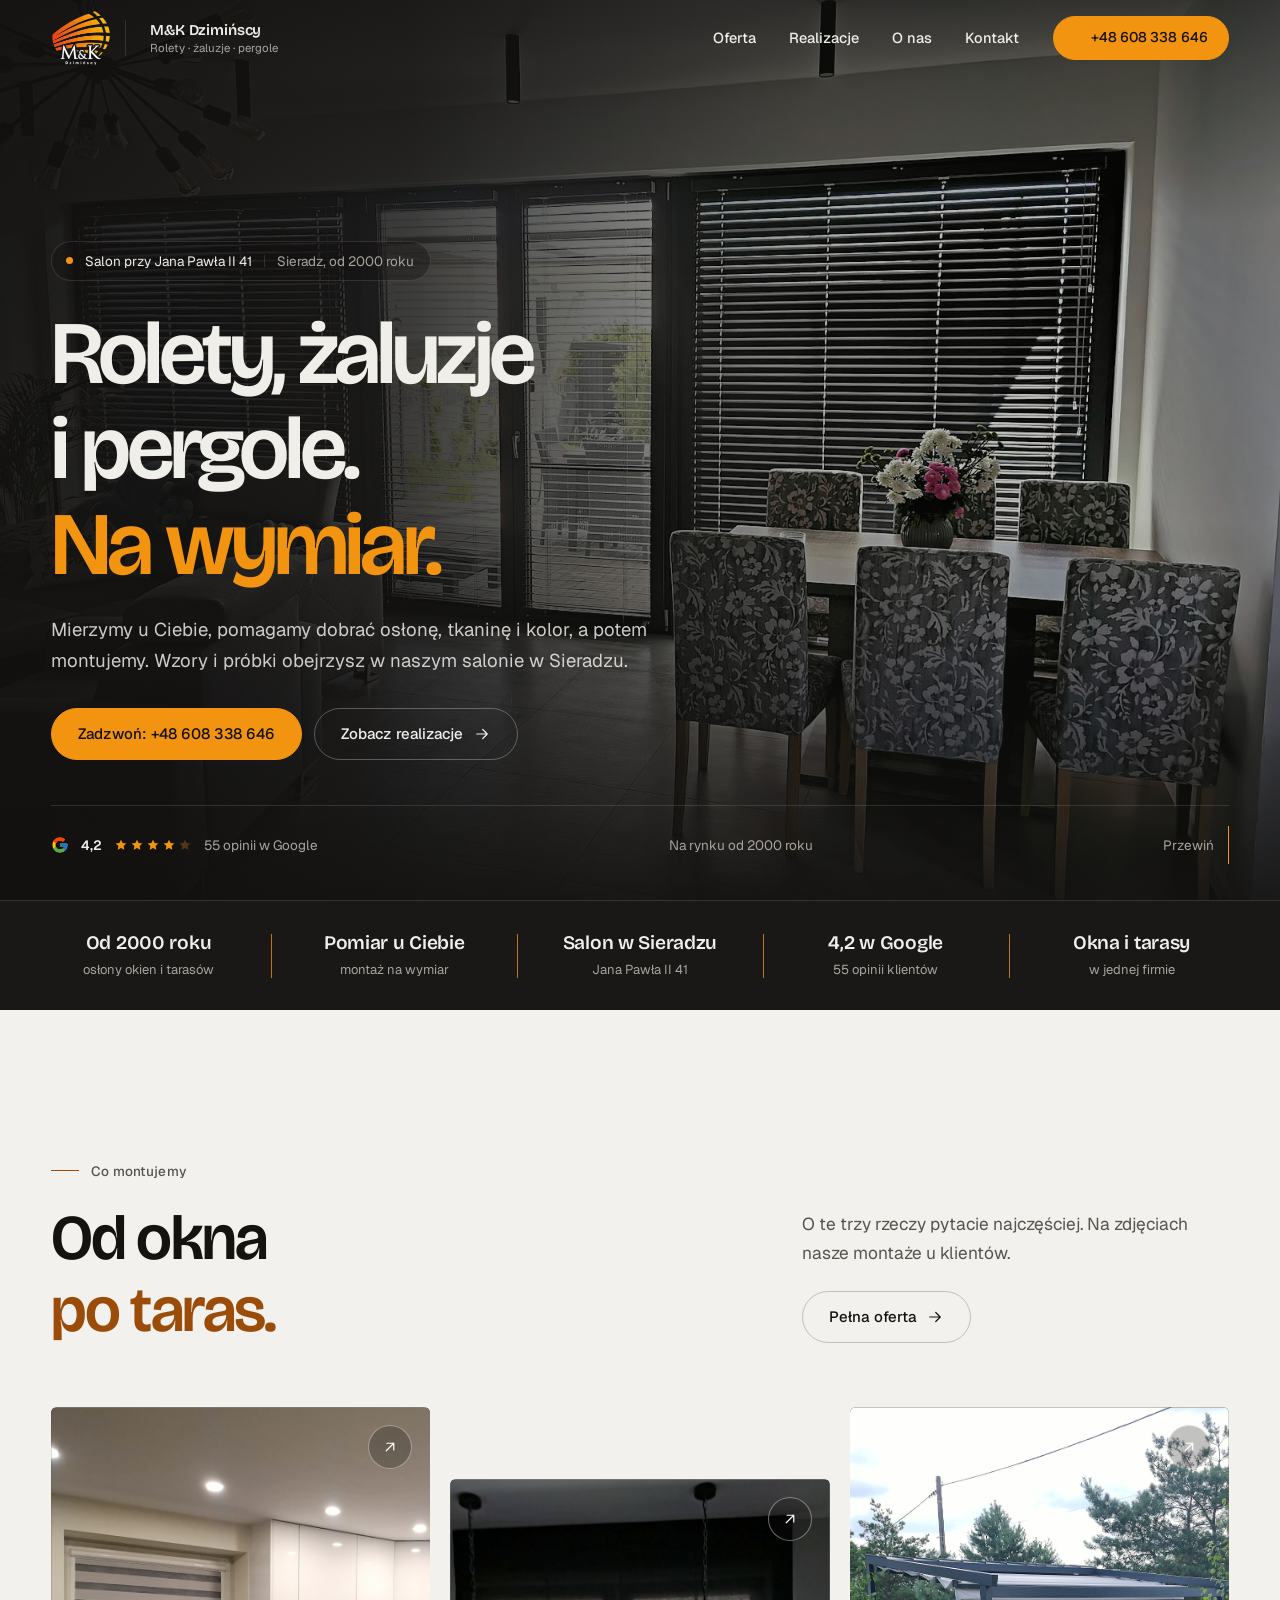
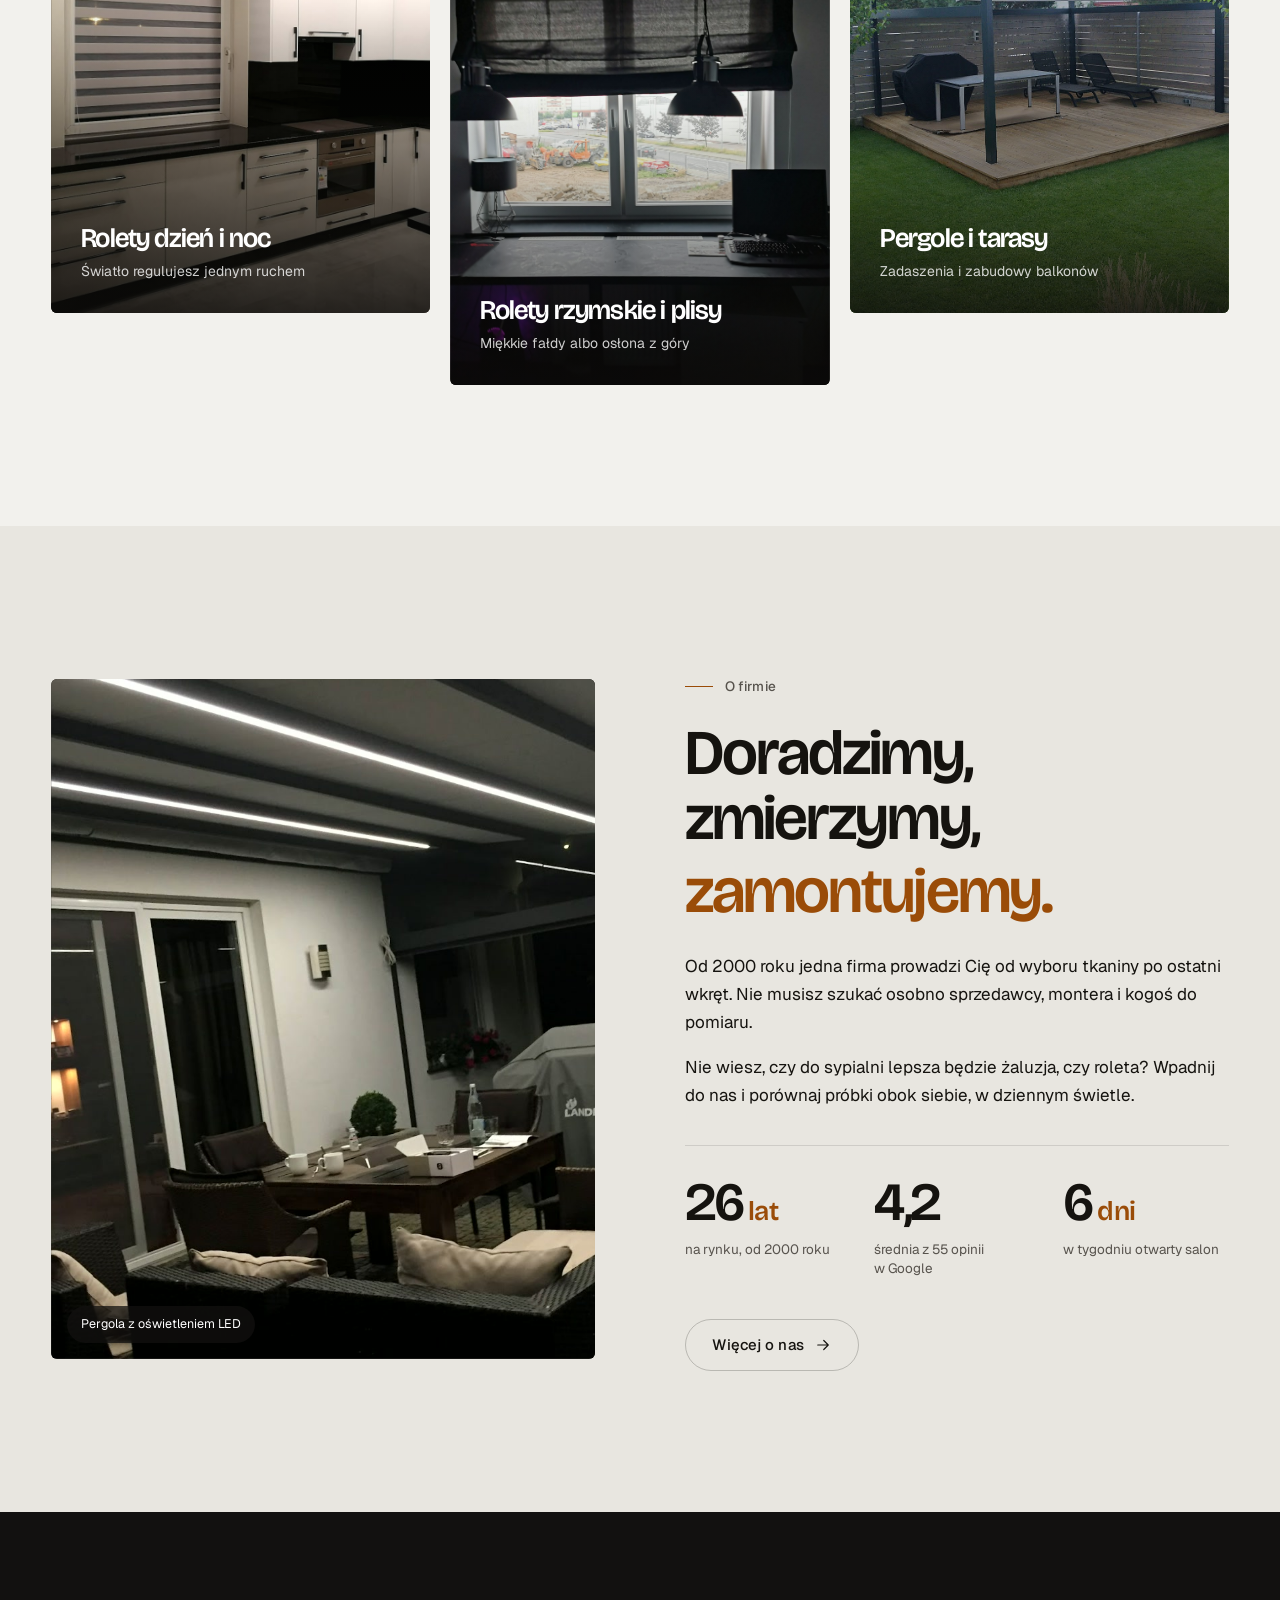
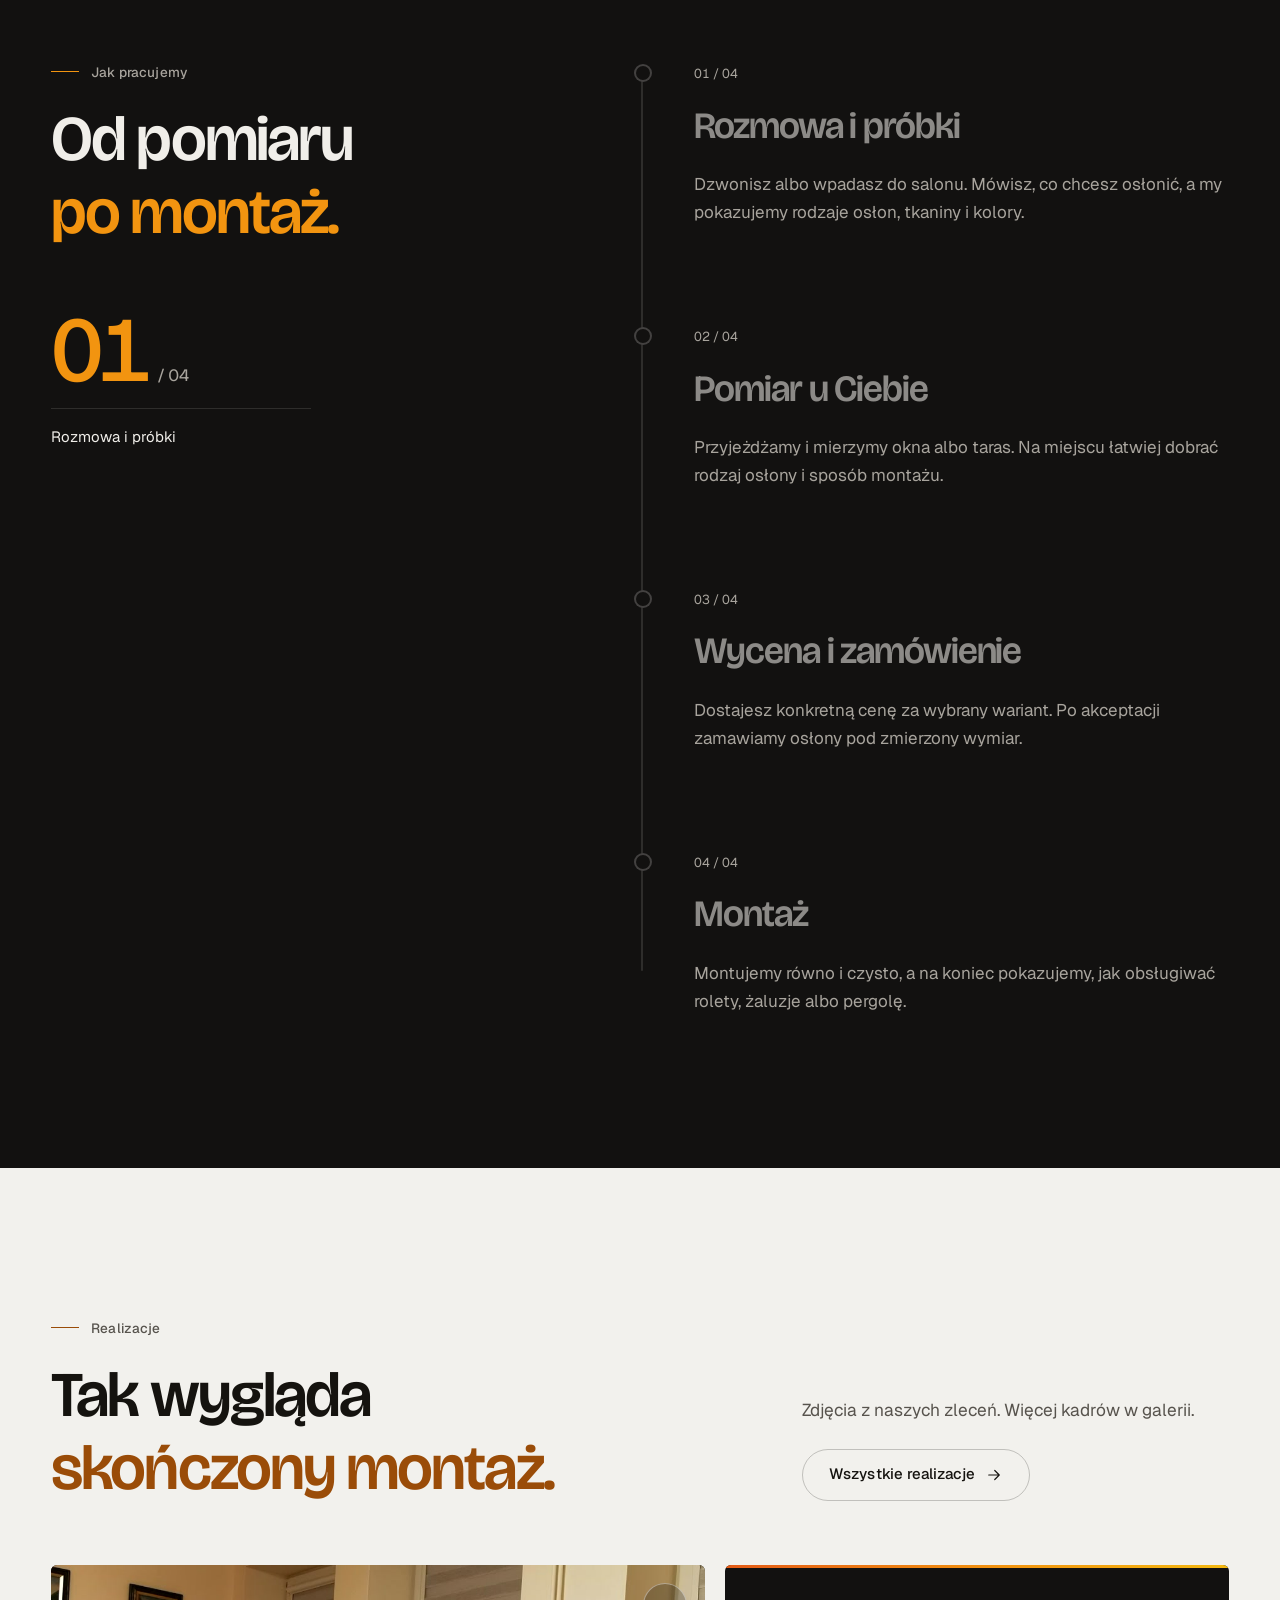
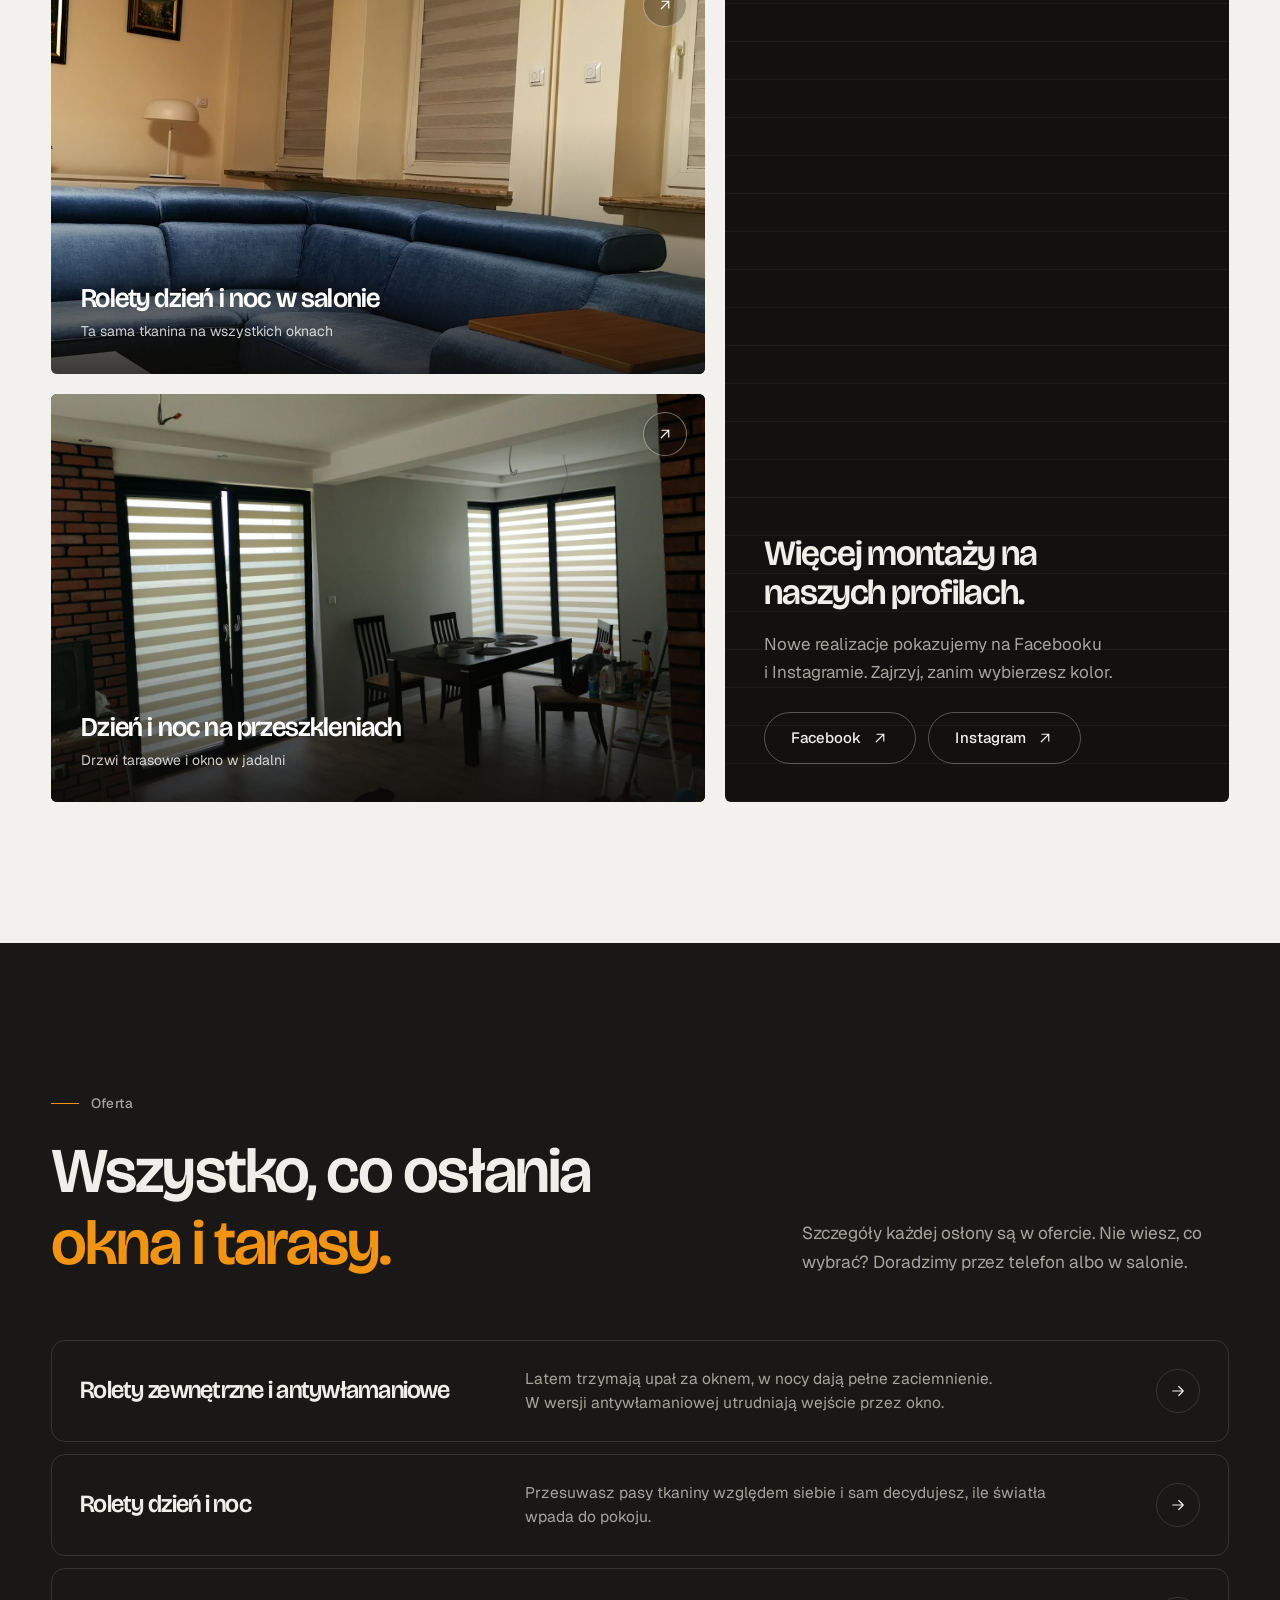
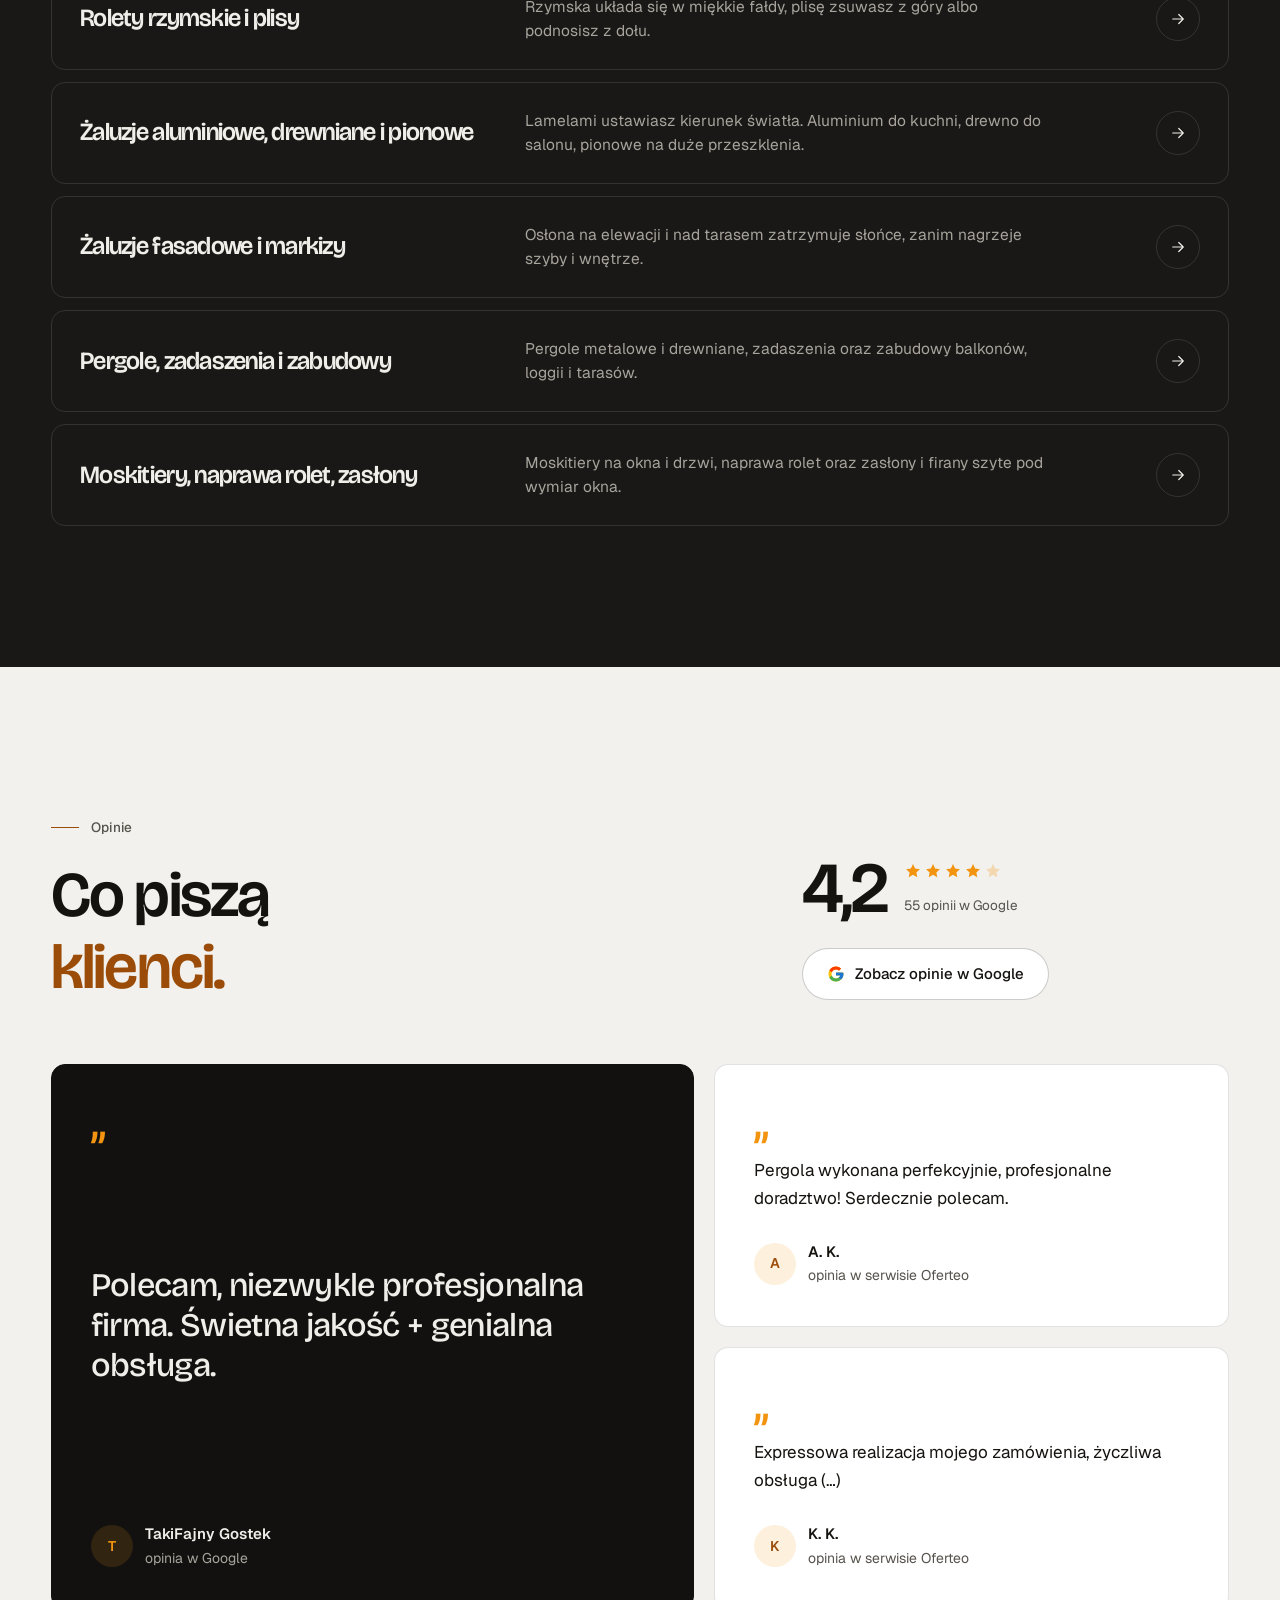
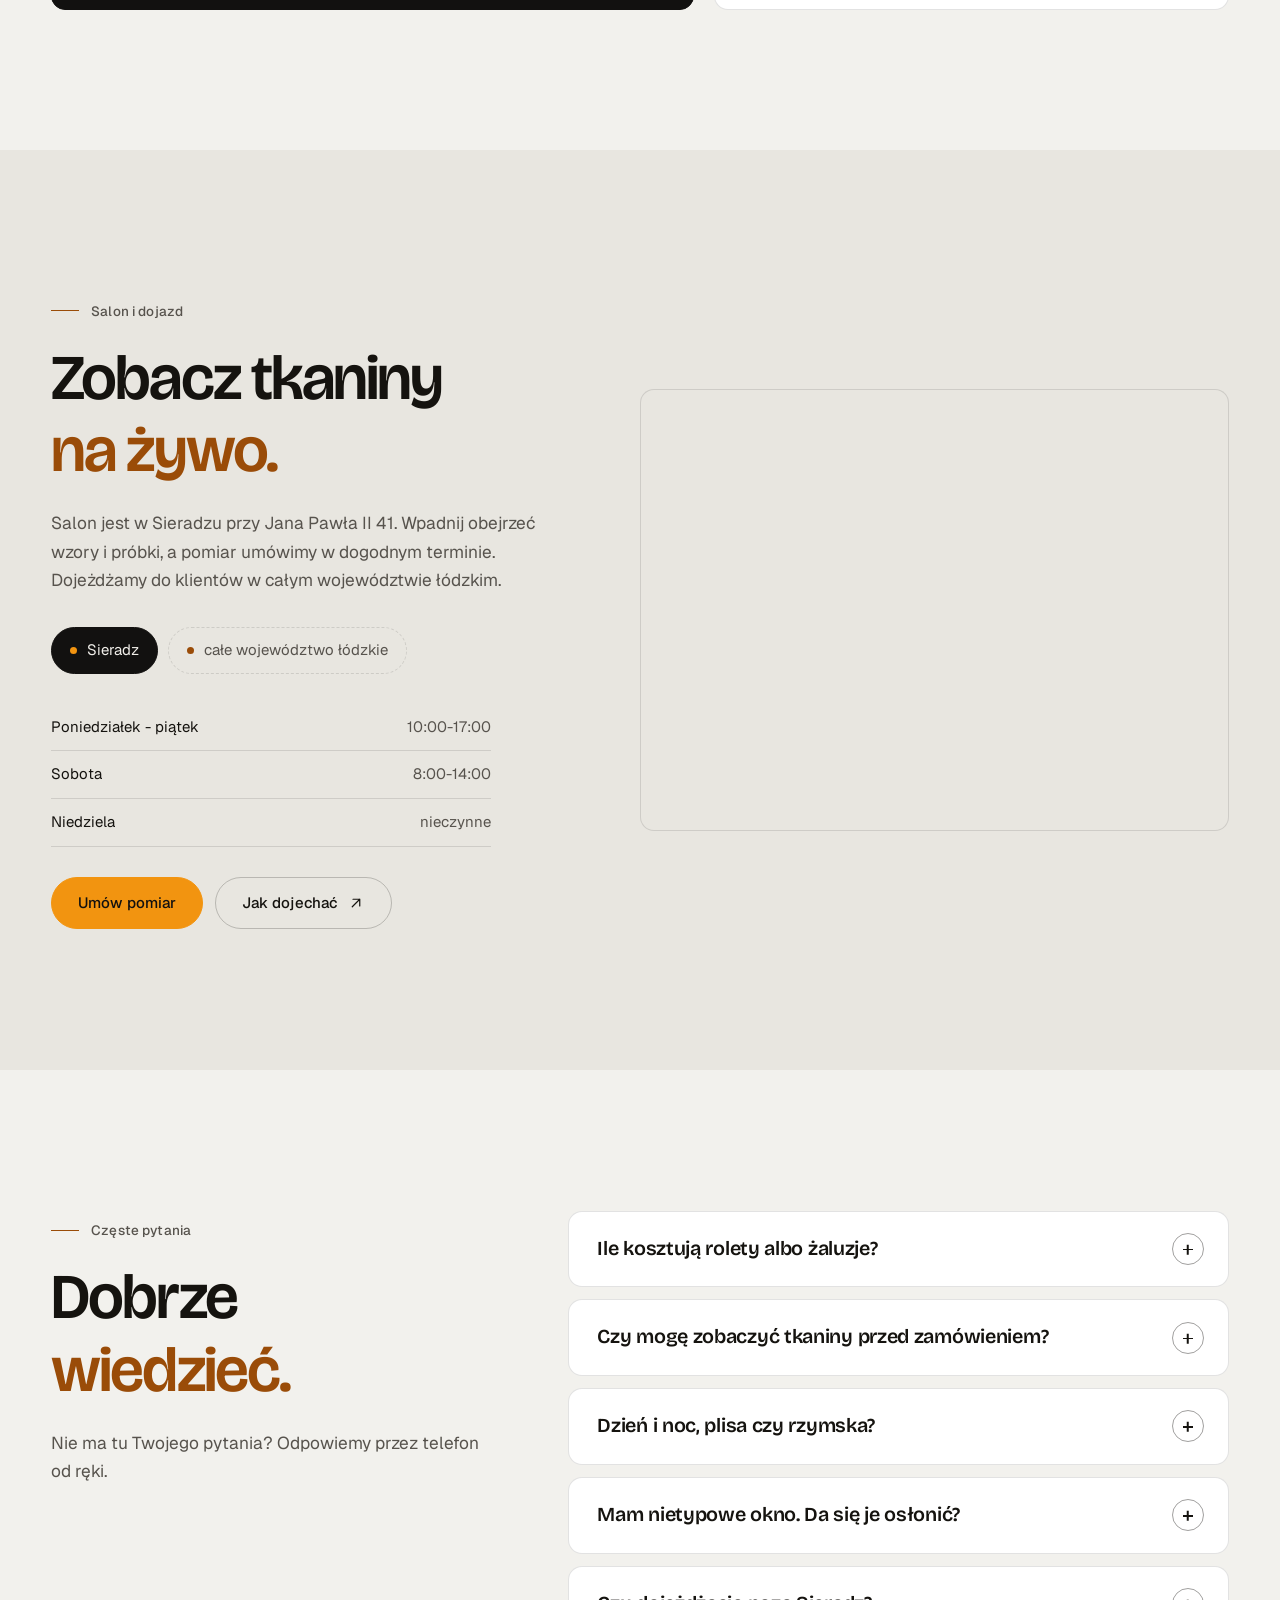
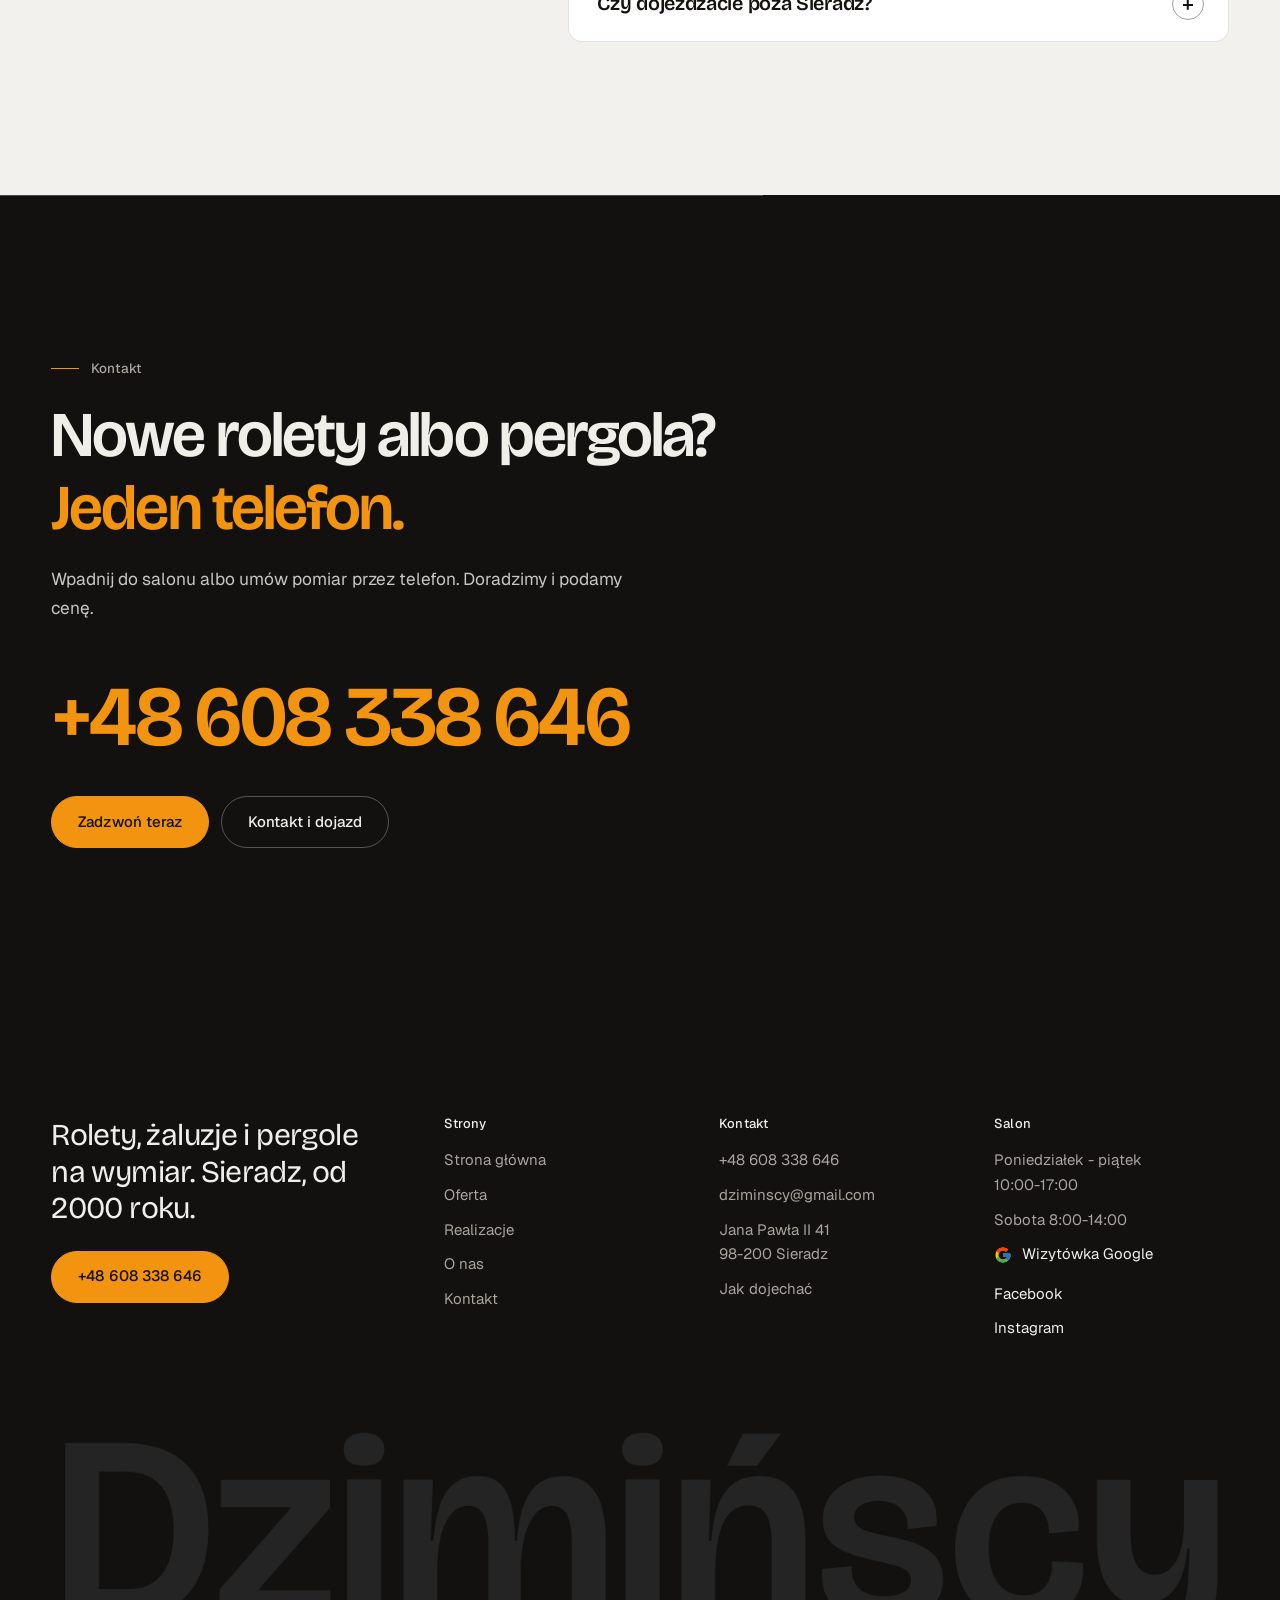
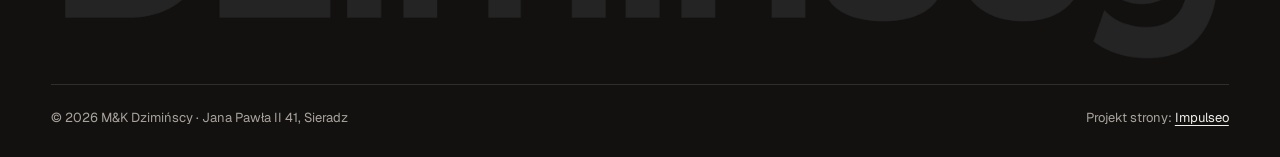
==== commit 3b259a17: "[claude-edit][cmt:ed464c5c-3026-495f-9709-52c98a430a91] nowy projekt strony na wzór dema ElMac: graf" ====
--- a/index.html
+++ b/index.html
@@ -3,231 +3,394 @@
 <head>
 <meta charset="UTF-8">
 <meta name="viewport" content="width=device-width, initial-scale=1.0">
-<title>M&amp;K Dzimińscy - rolety, żaluzje i pergole · Sieradz</title>
-<meta name="description" content="M&amp;K Dzimińscy z Sieradza: rolety zewnętrzne i wewnętrzne, plisy, rolety dzień i noc, żaluzje aluminiowe, drewniane i fasadowe, moskitiery, markizy oraz pergole i zabudowy tarasów. Pomiar i montaż na wymiar, salon przy Jana Pawła II 41.">
-<link rel="canonical" href="https://kris20032.github.io/m-k-dziminscy/">
+<title>M&amp;K Dzimińscy - rolety, żaluzje i pergole w Sieradzu | od 2000 roku</title>
+<meta name="description" content="Rolety zewnętrzne, dzień i noc, plisy, żaluzje i pergole na wymiar. Salon przy Jana Pawła II 41 w Sieradzu, pomiar i montaż w całym województwie łódzkim. Tel. +48 608 338 646.">
+<link rel="canonical" href="https://impulseo-pl.github.io/m-k-dziminscy/">
 <meta name="robots" content="noindex, nofollow">
+<meta name="theme-color" content="#121110">
 <meta property="og:type" content="website">
 <meta property="og:locale" content="pl_PL">
 <meta property="og:site_name" content="M&amp;K Dzimińscy">
-<meta property="og:title" content="M&amp;K Dzimińscy - rolety, żaluzje i pergole · Sieradz">
-<meta property="og:description" content="M&amp;K Dzimińscy z Sieradza: rolety zewnętrzne i wewnętrzne, plisy, rolety dzień i noc, żaluzje aluminiowe, drewniane i fasadowe, moskitiery, markizy oraz pergole i zabudowy tarasów. Pomiar i montaż na wymiar, salon przy Jana Pawła II 41.">
-<meta property="og:url" content="https://kris20032.github.io/m-k-dziminscy/">
-<meta property="og:image" content="https://kris20032.github.io/m-k-dziminscy/img/og.jpg">
+<meta property="og:title" content="M&amp;K Dzimińscy - rolety, żaluzje i pergole w Sieradzu | od 2000 roku">
+<meta property="og:description" content="Rolety zewnętrzne, dzień i noc, plisy, żaluzje i pergole na wymiar. Salon przy Jana Pawła II 41 w Sieradzu, pomiar i montaż w całym województwie łódzkim. Tel. +48 608 338 646.">
+<meta property="og:url" content="https://impulseo-pl.github.io/m-k-dziminscy/">
+<meta property="og:image" content="https://impulseo-pl.github.io/m-k-dziminscy/img/og.jpg">
 <meta property="og:image:width" content="1200">
 <meta property="og:image:height" content="630">
 <meta name="twitter:card" content="summary_large_image">
-<script type="application/ld+json">{"@context": "https://schema.org", "@type": "LocalBusiness", "name": "M&K Dzimińscy", "url": "https://kris20032.github.io/m-k-dziminscy/", "telephone": "+48608338646", "image": "https://kris20032.github.io/m-k-dziminscy/img/og.jpg", "areaServed": "Sieradz", "sameAs": ["https://maps.google.com/?cid=8143265650761474444&g_mp=Cidnb29nbGUubWFwcy5wbGFjZXMudjEuUGxhY2VzLlNlYXJjaFRleHQQAhgEIAA", "https://www.facebook.com/roletydziminscy/?locale=pl_PL", "https://www.instagram.com/roletydziminscy/"]}</script>
+<link rel="icon" type="image/png" href="img/logo-znak.png">
+<script type="application/ld+json">{"@context": "https://schema.org", "@type": "LocalBusiness", "name": "M&K Dzimińscy", "description": "Rolety, żaluzje, plisy, markizy i pergole na wymiar. Salon w Sieradzu, od 2000 roku.", "url": "https://impulseo-pl.github.io/m-k-dziminscy/", "telephone": "+48608338646", "email": "dziminscy@gmail.com", "image": "https://impulseo-pl.github.io/m-k-dziminscy/img/og.jpg", "address": {"@type": "PostalAddress", "streetAddress": "Jana Pawła II 41", "postalCode": "98-200", "addressLocality": "Sieradz", "addressRegion": "łódzkie", "addressCountry": "PL"}, "geo": {"@type": "GeoCoordinates", "latitude": 51.5901275, "longitude": 18.7257424}, "openingHours": ["Mo-Fr 10:00-17:00", "Sa 08:00-14:00"], "areaServed": ["Sieradz", "województwo łódzkie"], "foundingDate": "2000", "aggregateRating": {"@type": "AggregateRating", "ratingValue": "4.2", "reviewCount": "55"}, "sameAs": ["https://maps.google.com/?cid=8143265650761474444", "https://www.facebook.com/roletydziminscy/", "https://www.instagram.com/roletydziminscy/"]}</script>
+<script>(function(){var d=document.documentElement;d.classList.add('js');try{if(!window.matchMedia('(prefers-reduced-motion: reduce)').matches)d.classList.add('anim');}catch(e){}setTimeout(function(){if(!d.classList.contains('anim-ok'))d.classList.remove('anim');},3500);})();</script>
+<script>(function(){try{var d=document.documentElement,q=/[?&]intro/.test(location.search);if(!q&&window.matchMedia&&matchMedia('(prefers-reduced-motion: reduce)').matches)return;if(!q&&sessionStorage.getItem('mkd_intro'))return;sessionStorage.setItem('mkd_intro','1');d.classList.add('intro-on');setTimeout(function(){d.classList.remove('intro-on','intro-gra','intro-out');d.classList.add('hero-go')},4600);}catch(e){}})();</script>
+<link rel="preload" as="image" href="img/hero.jpg" fetchpriority="high">
+<link rel="preload" as="image" href="img/logo-znak.png">
 <link rel="preconnect" href="https://fonts.googleapis.com">
 <link rel="preconnect" href="https://fonts.gstatic.com" crossorigin>
-<link href="https://fonts.googleapis.com/css2?family=IBM+Plex+Sans+Condensed:wght@500;600;700&family=IBM+Plex+Sans:wght@400;500;600&display=swap" rel="stylesheet">
-<link rel="stylesheet" href="assets/styles.css?v=2c5bec6b">
+<link href="https://fonts.googleapis.com/css2?family=Bricolage+Grotesque:opsz,wght@12..96,400..700&family=Geist:wght@400..600&display=swap" rel="stylesheet">
+<link rel="stylesheet" href="assets/styles.css?v=20261030">
+<script src="assets/lenis.min.js?v=1.1.20" defer></script>
+<script src="assets/main.js?v=20261030" defer></script>
 </head>
 <body>
-
-<header class="nav">
-  <div class="wrap nav-inner">
-    <a class="brand brand-has-logo" href="index.html"><img class="brand-logo" src="img/logo.jpg" alt="M&amp;K Dzimińscy" width="567" height="567" decoding="async"></a>
-    <nav class="nav-links">
-      <a href="oferta.html">Oferta</a>
-      <a href="realizacje.html">Realizacje</a>
-      <a href="o-nas.html">O nas</a>
-      <a href="kontakt.html">Kontakt</a>
-      <a href="kontakt.html" class="btn btn-accent">Zapytaj o wycenę</a>
-    </nav>
-    <button class="nav-toggle" aria-label="Menu"><span></span><span></span><span></span></button>
-  </div>
+<a class="skip" href="#tresc">Przejdź do treści</a>
+<header class="site-head">
+<div class="intro" aria-hidden="true"><span class="intro-line"><i></i></span><span class="intro-meta">rolety · żaluzje · pergole · Sieradz</span></div><div class="head-in">
+  <a class="brand" href="index.html" aria-label="M&amp;K Dzimińscy - strona główna">
+    <span class="znak"><span class="wm"><img class="brand-logo" src="img/logo-znak.png" alt="M&amp;K Dzimińscy" width="480" height="445" decoding="async"><span class="lam" aria-hidden="true"><i style="--n:0"></i><i style="--n:1"></i><i style="--n:2"></i><i style="--n:3"></i><i style="--n:4"></i><i style="--n:5"></i><i style="--n:6"></i><i style="--n:7"></i></span></span></span>
+    <span class="brand-sub"><b>M&amp;K Dzimińscy</b>Rolety · żaluzje · pergole</span>
+  </a>
+  <nav class="nav-links" aria-label="Menu główne">
+    <a class="nl" href="oferta.html">Oferta</a><a class="nl" href="realizacje.html">Realizacje</a><a class="nl" href="o-nas.html">O&nbsp;nas</a><a class="nl" href="kontakt.html">Kontakt</a>
+    <a class="btn btn-accent nav-cta" href="tel:+48608338646"><span class="dot" aria-hidden="true"></span>+48 608 338 646</a>
+  </nav>
+  <button class="burger" type="button" aria-label="Otwórz menu" aria-expanded="false" aria-controls="mnav"><span></span><span></span></button>
+</div>
 </header>
-
-<main>
-<section class="hero-dom">
-  <img class="hd-bg" src="img/hero.jpg" fetchpriority="high" data-rotate="img/g1.jpg|img/g2.jpg" alt="M&amp;K Dzimińscy" width="1600" height="1200">
-  <div class="wrap">
-    <div class="hd-panel reveal">
-      <span class="hd-tick" aria-hidden="true"></span>
-      <span class="hd-kicker">Rolety · żaluzje · pergole · Sieradz · od 2000</span>
-      <h1 class="hd-claim">Rolety, żaluzje i pergole na wymiar Twojego domu</h1>
-      <ul class="hd-tags"><li>Od 2000 roku</li><li>Na wymiar</li><li>Pomiar i montaż</li></ul>
-      <div class="hd-actions">
-        <a href="kontakt.html" class="btn btn-accent">Zapytaj o wycenę <span class="arr">→</span></a>
-        <a href="tel:+48608338646" class="btn btn-ghost">Zadzwoń +48 608 338 646</a>
-      </div>
-      <p class="hd-rating"><span class="g-badge"><svg class="gb-ico" viewBox="0 0 24 24" width="18" height="18" aria-hidden="true"><path fill="#4285F4" d="M22.56 12.25c0-.78-.07-1.53-.2-2.25H12v4.26h5.92c-.26 1.37-1.04 2.53-2.21 3.31v2.77h3.57c2.08-1.92 3.28-4.74 3.28-8.09z"/><path fill="#34A853" d="M12 23c2.97 0 5.46-.98 7.28-2.66l-3.57-2.77c-.98.66-2.23 1.06-3.71 1.06-2.86 0-5.29-1.93-6.16-4.53H2.18v2.84C3.99 20.53 7.7 23 12 23z"/><path fill="#FBBC05" d="M5.84 14.09c-.22-.66-.35-1.36-.35-2.09s.13-1.43.35-2.09V7.07H2.18C1.43 8.55 1 10.22 1 12s.43 3.45 1.18 4.93l2.85-2.22.81-.62z"/><path fill="#EA4335" d="M12 5.38c1.62 0 3.06.56 4.21 1.64l3.15-3.15C17.45 2.09 14.97 1 12 1 7.7 1 3.99 3.47 2.18 7.07l3.66 2.84c.87-2.6 3.3-4.53 6.16-4.53z"/></svg><b class="gb-ocena">4,2</b><svg class="gb-stars" viewBox="0 0 90 18" width="74" height="14.8" aria-hidden="true"><g fill="currentColor" opacity=".26"><path transform="translate(0,0)" d="M9 1.6l2.2 4.46 4.92.72-3.56 3.47.84 4.9L9 12.74l-4.4 2.31.84-4.9L1.88 6.68l4.92-.72L9 1.6Z"/><path transform="translate(18,0)" d="M9 1.6l2.2 4.46 4.92.72-3.56 3.47.84 4.9L9 12.74l-4.4 2.31.84-4.9L1.88 6.68l4.92-.72L9 1.6Z"/><path transform="translate(36,0)" d="M9 1.6l2.2 4.46 4.92.72-3.56 3.47.84 4.9L9 12.74l-4.4 2.31.84-4.9L1.88 6.68l4.92-.72L9 1.6Z"/><path transform="translate(54,0)" d="M9 1.6l2.2 4.46 4.92.72-3.56 3.47.84 4.9L9 12.74l-4.4 2.31.84-4.9L1.88 6.68l4.92-.72L9 1.6Z"/><path transform="translate(72,0)" d="M9 1.6l2.2 4.46 4.92.72-3.56 3.47.84 4.9L9 12.74l-4.4 2.31.84-4.9L1.88 6.68l4.92-.72L9 1.6Z"/></g><clipPath id="gs840"><rect x="0" y="0" width="75.6" height="18"/></clipPath><g fill="#FBBC04" clip-path="url(#gs840)"><path transform="translate(0,0)" d="M9 1.6l2.2 4.46 4.92.72-3.56 3.47.84 4.9L9 12.74l-4.4 2.31.84-4.9L1.88 6.68l4.92-.72L9 1.6Z"/><path transform="translate(18,0)" d="M9 1.6l2.2 4.46 4.92.72-3.56 3.47.84 4.9L9 12.74l-4.4 2.31.84-4.9L1.88 6.68l4.92-.72L9 1.6Z"/><path transform="translate(36,0)" d="M9 1.6l2.2 4.46 4.92.72-3.56 3.47.84 4.9L9 12.74l-4.4 2.31.84-4.9L1.88 6.68l4.92-.72L9 1.6Z"/><path transform="translate(54,0)" d="M9 1.6l2.2 4.46 4.92.72-3.56 3.47.84 4.9L9 12.74l-4.4 2.31.84-4.9L1.88 6.68l4.92-.72L9 1.6Z"/><path transform="translate(72,0)" d="M9 1.6l2.2 4.46 4.92.72-3.56 3.47.84 4.9L9 12.74l-4.4 2.31.84-4.9L1.88 6.68l4.92-.72L9 1.6Z"/></g></svg><span class="gb-txt">55 opinii w Google</span></span></p>
-    </div>
-  </div>
-</section>
-<section class="dom-statband">
-  <div class="wrap">
-    <div class="dom-stats">
-      <div class="dom-stat reveal"><div class="ds-num">osłony okienne</div><div class="ds-lab">Od 2000 roku</div></div>
-      <div class="dom-stat reveal"><div class="ds-num">na wymiar</div><div class="ds-lab">Pomiar i montaż</div></div>
-      <div class="dom-stat reveal"><div class="ds-num">Jana Pawła II 41</div><div class="ds-lab">Salon w Sieradzu</div></div>
-      <div class="dom-stat reveal"><div class="ds-num">55 opinii</div><div class="ds-lab">4,2 w Google</div></div>
-    </div>
-  </div>
-</section>
-<section class="dom-products" id="produkty">
-  <div class="wrap">
-    <div class="head reveal">
-      <span class="eyebrow">Co montujemy</span>
-      <h2>Zakres oferty</h2>
-      <p>Osłony do okien, drzwi tarasowych i całych tarasów. Od żaluzji w kuchni, przez rolety zewnętrzne w całym domu, po pergolę nad tarasem. Każdą osłonę robimy pod zmierzony wymiar.</p>
-    </div>
-    <div class="dom-grid">
-      <article class="dom-card reveal">
-        <figure class="dom-card__img"><img src="img/g6.jpg" alt="Rolety zewnętrzne i antywłamaniowe" loading="lazy" width="1538" height="1132" decoding="async"></figure>
-        <div class="dom-card__body">
-          <h3 class="dom-card__name">Rolety zewnętrzne i antywłamaniowe</h3>
-          <p class="dom-card__tag">Latem trzymają upał za oknem, zimą dokładają izolacji, a w nocy dają pełne zaciemnienie. W wersji antywłamaniowej utrudniają wejście przez okno.</p>
-          <a class="dom-card__link" href="kontakt.html">Zapytaj o wycenę <span class="arr">→</span></a>
-        </div>
-      </article>
-      <article class="dom-card reveal">
-        <figure class="dom-card__img"><img src="img/g5.jpg" alt="Rolety dzień i noc, plisy, rzymskie" loading="lazy" width="1556" height="2086" decoding="async"></figure>
-        <div class="dom-card__body">
-          <h3 class="dom-card__name">Rolety dzień i noc, plisy, rzymskie</h3>
-          <p class="dom-card__tag">Rolety materiałowe do każdego pokoju. Dzień i noc reguluje światło jednym ruchem, plisę zsuwasz z góry albo z dołu, rzymska układa się w miękkie fałdy.</p>
-          <a class="dom-card__link" href="kontakt.html">Zapytaj o wycenę <span class="arr">→</span></a>
-        </div>
-      </article>
-      <article class="dom-card reveal">
-        <figure class="dom-card__img"><img src="img/g7.jpg" alt="Żaluzje aluminiowe, drewniane i pionowe" loading="lazy" width="1544" height="656" decoding="async"></figure>
-        <div class="dom-card__body">
-          <h3 class="dom-card__name">Żaluzje aluminiowe, drewniane i pionowe</h3>
-          <p class="dom-card__tag">Lamelami ustawiasz dokładnie, ile światła wpada do środka. Aluminium do kuchni i łazienki, drewno do salonu, pionowe na duże przeszklenia.</p>
-          <a class="dom-card__link" href="kontakt.html">Zapytaj o wycenę <span class="arr">→</span></a>
-        </div>
-      </article>
-      <article class="dom-card reveal">
-        <figure class="dom-card__img"><img src="img/g9.jpg" alt="Żaluzje fasadowe i markizy" loading="lazy" width="1880" height="1255" decoding="async"></figure>
-        <div class="dom-card__body">
-          <h3 class="dom-card__name">Żaluzje fasadowe i markizy</h3>
-          <p class="dom-card__tag">Osłona montowana na elewacji i nad tarasem. Chroni przed słońcem z zewnątrz, zanim nagrzeje szyby i wnętrze.</p>
-          <a class="dom-card__link" href="kontakt.html">Zapytaj o wycenę <span class="arr">→</span></a>
-        </div>
-      </article>
-      <article class="dom-card reveal">
-        <figure class="dom-card__img"><img src="img/g3.jpg" alt="Pergole, zadaszenia i zabudowy tarasów" loading="lazy" width="1880" height="1253" decoding="async"></figure>
-        <div class="dom-card__body">
-          <h3 class="dom-card__name">Pergole, zadaszenia i zabudowy tarasów</h3>
-          <p class="dom-card__tag">Pergole metalowe i drewniane, zadaszenia oraz zabudowy balkonów i tarasów. Do tego tarasy z drewna i kompozytu pod pergolą.</p>
-          <a class="dom-card__link" href="kontakt.html">Zapytaj o wycenę <span class="arr">→</span></a>
-        </div>
-      </article>
-      <article class="dom-card reveal">
-        <figure class="dom-card__img"><img src="img/g4.jpg" alt="Moskitiery, naprawa rolet, zasłony" loading="lazy" width="1880" height="1255" decoding="async"></figure>
-        <div class="dom-card__body">
-          <h3 class="dom-card__name">Moskitiery, naprawa rolet, zasłony</h3>
-          <p class="dom-card__tag">Moskitiery na okna i drzwi, naprawa i serwis rolet, a także zasłony i firany szyte pod wymiar okna, dopasowane do osłon w oknie.</p>
-          <a class="dom-card__link" href="kontakt.html">Zapytaj o wycenę <span class="arr">→</span></a>
-        </div>
-      </article>
-    </div>
-    <div style="margin-top:var(--space-7)" class="reveal"><a href="oferta.html" class="btn btn-ghost">Pełna oferta <span class="arr">→</span></a></div>
-  </div>
-</section>
-<section class="proces proces-os dom">
+<script>(function(){var d=document.documentElement;if(!d.classList.contains('intro-on'))return;
+var wyszlo=false,koniec=false,t0=Date.now();
+function heroGotowe(){var im=document.querySelector('.hero-media img,.pagehead-media img');return !!(im&&im.complete&&im.naturalWidth>0);}
+function sprzataj(){if(koniec)return;koniec=true;d.classList.add('hero-go');d.classList.remove('intro-on','intro-gra','intro-out');
+['--i-w','--i-h','--i-px','--i-py','--i-zmniejsz','--i-baza-w','--i-baza-h'].forEach(function(k){d.style.removeProperty(k);});
+try{document.dispatchEvent(new Event('wejscie:koniec'));}catch(e){}}
+function wyjdz(){if(wyszlo||koniec)return;wyszlo=true;d.classList.add('intro-out');setTimeout(function(){d.classList.add('hero-go');},240);setTimeout(sprzataj,880);}
+function moze(){if(wyszlo||koniec)return;var t=Date.now()-t0;if(t>=1320&&(heroGotowe()||t>=1700))wyjdz();else setTimeout(moze,60);}
+try{var znak=document.querySelector('.brand .znak'),wm=znak&&znak.querySelector('.wm');if(!wm){sprzataj();return;}
+znak.classList.add('mierze');var r=wm.getBoundingClientRect();znak.classList.remove('mierze');
+if(!r.width||!r.height){sprzataj();return;}
+var W=window.innerWidth,H=window.innerHeight,cel=W<680?Math.min(W*0.56,H*0.3,240):Math.min(W*0.22,H*0.36,320);cel=Math.max(r.width,cel);
+var u=function(k,v){d.style.setProperty(k,v);};
+u('--i-w',Math.round(cel)+'px');u('--i-h',Math.round(cel*r.height/r.width)+'px');u('--i-zmniejsz',(r.width/cel).toFixed(4));
+u('--i-px',Math.round(r.left+r.width/2-W/2)+'px');u('--i-py',Math.round(r.top+r.height/2-H/2)+'px');
+u('--i-baza-w',Math.round(r.width)+'px');u('--i-baza-h',Math.round(r.height)+'px');
+requestAnimationFrame(function(){requestAnimationFrame(function(){d.classList.add('intro-gra');t0=Date.now();moze();});});
+['wheel','touchstart','keydown','pointerdown'].forEach(function(ev){window.addEventListener(ev,function(){sprzataj();},{once:true,passive:true});});
+setTimeout(sprzataj,3900);
+}catch(e){sprzataj();}})();</script>
+<div class="mnav" id="mnav">
+  <div class="mnav-in">
+    <a class="ml" href="index.html" aria-current="page">Strona&nbsp;główna</a><a class="ml" href="oferta.html">Oferta</a><a class="ml" href="realizacje.html">Realizacje</a><a class="ml" href="o-nas.html">O&nbsp;nas</a><a class="ml" href="kontakt.html">Kontakt</a>
+    <div class="mnav-foot">
+      <span>Salon w&nbsp;Sieradzu: Pon.-pt. 10:00-17:00, sob. 8:00-14:00</span>
+      <a class="btn btn-accent" href="tel:+48608338646">+48 608 338 646</a>
+    </div>
+  </div>
+</div>
+<main id="tresc">
+
+<section class="hero">
+  <div class="hero-media"><img src="img/hero.jpg" alt="Salon z wyjściem na taras, czarne żaluzje aluminiowe na dużych przeszkleniach - realizacja M&amp;K Dzimińscy" width="1600" height="1200" decoding="async" fetchpriority="high"></div>
+  <div class="hero-in">
+    <p class="hero-tag up" style="--d:0"><span class="dot" aria-hidden="true"></span>Salon przy Jana Pawła II 41<span class="sep" aria-hidden="true"></span><span class="muted">Sieradz, od 2000 roku</span></p>
+    <h1><span class="ln"><span class="ln-i" style="--k:0">Rolety, żaluzje</span></span><span class="ln"><span class="ln-i" style="--k:1">i&nbsp;pergole.</span></span><span class="ln"><span class="ln-i" style="--k:2"><em>Na wymiar.</em></span></span></h1>
+    <p class="hero-lead up" style="--d:380">Mierzymy u&nbsp;Ciebie, pomagamy dobrać osłonę, tkaninę i&nbsp;kolor, a&nbsp;potem montujemy. Wzory i&nbsp;próbki obejrzysz w&nbsp;naszym salonie w&nbsp;Sieradzu.</p>
+    <div class="hero-ctas up" style="--d:500">
+      <a class="btn btn-accent" href="tel:+48608338646">Zadzwoń: +48 608 338 646</a>
+      <a class="btn btn-ghost" href="realizacje.html">Zobacz realizacje<svg class="ico arr" width="18" height="18" viewBox="0 0 24 24" fill="none" stroke="currentColor" stroke-width="1.6" stroke-linecap="round" stroke-linejoin="round" aria-hidden="true"><path d="M5 12h14M13 6l6 6-6 6"/></svg></a>
+    </div>
+    <div class="hero-foot up" style="--d:640">
+      <span class="rate"><svg class="g-logo" viewBox="0 0 48 48" aria-hidden="true"><path fill="#FFC107" d="M43.6 20.5H42V20H24v8h11.3C33.7 32.7 29.2 36 24 36c-6.6 0-12-5.4-12-12s5.4-12 12-12c3.1 0 5.8 1.2 7.9 3.1l5.7-5.7C34 6.1 29.3 4 24 4 12.9 4 4 12.9 4 24s8.9 20 20 20 20-8.9 20-20c0-1.3-.1-2.4-.4-3.5z"/><path fill="#FF3D00" d="m6.3 14.7 6.6 4.8C14.7 15.1 19 12 24 12c3.1 0 5.8 1.2 7.9 3.1l5.7-5.7C34 6.1 29.3 4 24 4 16.3 4 9.7 8.3 6.3 14.7z"/><path fill="#4CAF50" d="M24 44c5.2 0 9.9-2 13.4-5.2l-6.2-5.2A11.9 11.9 0 0 1 24 36c-5.2 0-9.6-3.3-11.3-7.9l-6.5 5C9.5 39.6 16.2 44 24 44z"/><path fill="#1976D2" d="M43.6 20.5H42V20H24v8h11.3a12 12 0 0 1-4.1 5.6l6.2 5.2C37 39.2 44 34 44 24c0-1.3-.1-2.4-.4-3.5z"/></svg><b>4,2</b><span class="stars" aria-label="Ocena 4,2 na 5"><svg viewBox="0 0 24 24" aria-hidden="true"><path fill="currentColor" d="M12 2.8l2.8 5.9 6.4.8-4.7 4.4 1.2 6.3L12 17.1l-5.7 3.1 1.2-6.3L2.8 9.5l6.4-.8z"/></svg><svg viewBox="0 0 24 24" aria-hidden="true"><path fill="currentColor" d="M12 2.8l2.8 5.9 6.4.8-4.7 4.4 1.2 6.3L12 17.1l-5.7 3.1 1.2-6.3L2.8 9.5l6.4-.8z"/></svg><svg viewBox="0 0 24 24" aria-hidden="true"><path fill="currentColor" d="M12 2.8l2.8 5.9 6.4.8-4.7 4.4 1.2 6.3L12 17.1l-5.7 3.1 1.2-6.3L2.8 9.5l6.4-.8z"/></svg><svg viewBox="0 0 24 24" aria-hidden="true"><path fill="currentColor" d="M12 2.8l2.8 5.9 6.4.8-4.7 4.4 1.2 6.3L12 17.1l-5.7 3.1 1.2-6.3L2.8 9.5l6.4-.8z"/></svg><svg class="off" viewBox="0 0 24 24" aria-hidden="true"><path fill="currentColor" d="M12 2.8l2.8 5.9 6.4.8-4.7 4.4 1.2 6.3L12 17.1l-5.7 3.1 1.2-6.3L2.8 9.5l6.4-.8z"/></svg></span><span>55 opinii w&nbsp;Google</span></span>
+      <span>Na rynku od 2000 roku</span>
+      <span class="cue" aria-hidden="true">Przewiń<span class="cue-line"><i></i></span></span>
+    </div>
+  </div>
+</section>
+
+<section class="strip" aria-label="Najważniejsze w skrócie">
+  <div class="strip-in">
+    <div class="strip-it"><div class="k">Od 2000 roku</div><div class="v">osłony okien i&nbsp;tarasów</div></div>
+    <div class="strip-it"><div class="k">Pomiar u&nbsp;Ciebie</div><div class="v">montaż na wymiar</div></div>
+    <div class="strip-it"><div class="k">Salon w&nbsp;Sieradzu</div><div class="v">Jana Pawła II 41</div></div>
+    <div class="strip-it"><div class="k">4,2 w&nbsp;Google</div><div class="v">55 opinii klientów</div></div>
+    <div class="strip-it"><div class="k">Okna i&nbsp;tarasy</div><div class="v">w&nbsp;jednej firmie</div></div>
+  </div>
+</section>
+
+<section class="sec" id="uslugi">
+  <div class="wrap">
+    <div class="sec-head">
+      <div>
+        <p class="eyebrow rv">Co montujemy</p>
+        <h2 class="h2 rv rv-h"><span class="ln"><span class="ln-i" style="--k:0">Od okna</span></span><span class="ln"><span class="ln-i" style="--k:1"><em>po taras.</em></span></span></h2>
+      </div>
+      <div class="side rv" style="--d:120">
+        <p class="lead">O&nbsp;te trzy rzeczy pytacie najczęściej. Na zdjęciach nasze montaże u&nbsp;klientów.</p>
+        <a class="btn btn-ghost" href="oferta.html">Pełna oferta<svg class="ico arr" width="18" height="18" viewBox="0 0 24 24" fill="none" stroke="currentColor" stroke-width="1.6" stroke-linecap="round" stroke-linejoin="round" aria-hidden="true"><path d="M5 12h14M13 6l6 6-6 6"/></svg></a>
+      </div>
+    </div>
+    <div class="tiles-3">
+      <a class="tile rv-img rv" style="--d:0" href="oferta.html#dzien-noc">
+        <img src="img/about.jpg" alt="Rolety dzień i noc w kuchni - realizacja M&amp;K Dzimińscy" width="1554" height="1154" decoding="async" style="object-position:16% 50%">
+        <span class="go" aria-hidden="true"><svg class="ico" width="18" height="18" viewBox="0 0 24 24" fill="none" stroke="currentColor" stroke-width="1.6" stroke-linecap="round" stroke-linejoin="round" aria-hidden="true"><path d="M7 17 17 7M8 7h9v9"/></svg></span>
+        <span class="tile-cap"><h3>Rolety dzień i&nbsp;noc</h3><span>Światło regulujesz jednym ruchem</span></span>
+      </a><a class="tile rv-img rv" style="--d:120" href="oferta.html#plisy">
+        <img src="img/g4.jpg" alt="Roleta rzymska nad biurkiem - realizacja M&amp;K Dzimińscy" width="1556" height="2086" decoding="async">
+        <span class="go" aria-hidden="true"><svg class="ico" width="18" height="18" viewBox="0 0 24 24" fill="none" stroke="currentColor" stroke-width="1.6" stroke-linecap="round" stroke-linejoin="round" aria-hidden="true"><path d="M7 17 17 7M8 7h9v9"/></svg></span>
+        <span class="tile-cap"><h3>Rolety rzymskie i&nbsp;plisy</h3><span>Miękkie fałdy albo osłona z&nbsp;góry</span></span>
+      </a><a class="tile rv-img rv" style="--d:240" href="oferta.html#pergole">
+        <img src="img/g1.jpg" alt="Pergola nad drewnianym tarasem w ogrodzie - realizacja M&amp;K Dzimińscy" width="1600" height="1200" decoding="async" style="object-position:45% 50%">
+        <span class="go" aria-hidden="true"><svg class="ico" width="18" height="18" viewBox="0 0 24 24" fill="none" stroke="currentColor" stroke-width="1.6" stroke-linecap="round" stroke-linejoin="round" aria-hidden="true"><path d="M7 17 17 7M8 7h9v9"/></svg></span>
+        <span class="tile-cap"><h3>Pergole i&nbsp;tarasy</h3><span>Zadaszenia i&nbsp;zabudowy balkonów</span></span>
+      </a>
+    </div>
+  </div>
+</section>
+
+<section class="sec paper-2">
+  <div class="wrap about">
+    <figure class="fig rv-img rv">
+      <img src="img/g3.jpg" alt="Taras pod pergolą z oświetleniem LED wieczorem - realizacja M&amp;K Dzimińscy" width="1538" height="1132" loading="lazy" decoding="async" data-plx="36" style="height:112%;margin-top:-6%;object-position:40% 50%">
+      <figcaption class="fig-tag">Pergola z&nbsp;oświetleniem LED</figcaption>
+    </figure>
+    <div>
+      <p class="eyebrow rv">O&nbsp;firmie</p>
+      <h2 class="h2 rv rv-h"><span class="ln"><span class="ln-i" style="--k:0">Doradzimy, zmierzymy,</span></span><span class="ln"><span class="ln-i" style="--k:1"><em>zamontujemy.</em></span></span></h2>
+      <p class="rv" style="--d:100;margin-top:28px">Od 2000 roku jedna firma prowadzi Cię od wyboru tkaniny po ostatni wkręt. Nie musisz szukać osobno sprzedawcy, montera i&nbsp;kogoś do pomiaru.</p>
+      <p class="rv" style="--d:160">Nie wiesz, czy do sypialni lepsza będzie żaluzja, czy roleta? Wpadnij do nas i&nbsp;porównaj próbki obok siebie, w&nbsp;dziennym świetle.</p>
+      <div class="stats rv" style="--d:200">
+        <div class="stat"><b><span class="num" data-to="26">26</span><small>lat</small></b><span>na rynku, od 2000 roku</span></div>
+        <div class="stat"><b><span class="num" data-to="4,2">4,2</span></b><span>średnia z&nbsp;55 opinii w&nbsp;Google</span></div>
+        <div class="stat"><b><span class="num" data-to="6">6</span><small>dni</small></b><span>w&nbsp;tygodniu otwarty salon</span></div>
+      </div>
+      <a class="btn btn-ghost rv" style="--d:240" href="o-nas.html">Więcej o&nbsp;nas<svg class="ico arr" width="18" height="18" viewBox="0 0 24 24" fill="none" stroke="currentColor" stroke-width="1.6" stroke-linecap="round" stroke-linejoin="round" aria-hidden="true"><path d="M5 12h14M13 6l6 6-6 6"/></svg></a>
+    </div>
+  </div>
+</section>
+
+<section class="proces proces-os sec">
   <div class="wrap proc-grid">
     <div class="proc-side">
-      <div class="head reveal">
-        <span class="eyebrow">Jak to działa</span>
-        <h2>Od pomiaru po montaż - prowadzimy za rękę</h2>
-        <p>Każdy etap ma swój termin - wiesz, co i kiedy się dzieje.</p>
-      </div>
-      <div class="proc-count" aria-hidden="true"><span class="pc-cur">01</span><span class="pc-all">/ 05</span></div>
-      <div class="proc-bar" aria-hidden="true"><i></i></div>
-      <p class="proc-now" aria-hidden="true">Pomiar u Ciebie</p>
-    </div>
-    <ol class="proces-line">
-      <li class="reveal"><span class="pno">01</span><h3>Pomiar u Ciebie</h3><p>Przyjeżdżamy, mierzymy okna lub taras i doradzamy dobór osłony.</p></li>
-      <li class="reveal"><span class="pno">02</span><h3>Wycena i dobór</h3><p>Jasna oferta i dobór rozwiązania pod Twój dom i budżet.</p></li>
-      <li class="reveal"><span class="pno">03</span><h3>Zamówienie i produkcja</h3><p>Składamy zamówienie i pilnujemy terminu dostawy.</p></li>
-      <li class="reveal"><span class="pno">04</span><h3>Staranny montaż</h3><p>Montujemy równo i dokładnie, z czystym wykończeniem krawędzi.</p></li>
-      <li class="reveal"><span class="pno">05</span><h3>Odbiór</h3><p>Sprawdzamy działanie i pokazujemy, jak obsługiwać osłony.</p></li>
-    </ol>
-  </div>
-</section>
-<section class="stopklatka" aria-hidden="true">
-  <div class="stk-bg" style="background-image:url(img/g11.jpg)"></div>
-</section>
-<section class="opinie">
-  <div class="wrap">
-    <div class="head center reveal">
-      <span class="eyebrow">Opinie</span>
-      <h2>Co mówią klienci</h2>
-    </div>
-    <p class="op-meta reveal"><span class="g-badge"><svg class="gb-ico" viewBox="0 0 24 24" width="18" height="18" aria-hidden="true"><path fill="#4285F4" d="M22.56 12.25c0-.78-.07-1.53-.2-2.25H12v4.26h5.92c-.26 1.37-1.04 2.53-2.21 3.31v2.77h3.57c2.08-1.92 3.28-4.74 3.28-8.09z"/><path fill="#34A853" d="M12 23c2.97 0 5.46-.98 7.28-2.66l-3.57-2.77c-.98.66-2.23 1.06-3.71 1.06-2.86 0-5.29-1.93-6.16-4.53H2.18v2.84C3.99 20.53 7.7 23 12 23z"/><path fill="#FBBC05" d="M5.84 14.09c-.22-.66-.35-1.36-.35-2.09s.13-1.43.35-2.09V7.07H2.18C1.43 8.55 1 10.22 1 12s.43 3.45 1.18 4.93l2.85-2.22.81-.62z"/><path fill="#EA4335" d="M12 5.38c1.62 0 3.06.56 4.21 1.64l3.15-3.15C17.45 2.09 14.97 1 12 1 7.7 1 3.99 3.47 2.18 7.07l3.66 2.84c.87-2.6 3.3-4.53 6.16-4.53z"/></svg><b class="gb-ocena">4,2</b><svg class="gb-stars" viewBox="0 0 90 18" width="74" height="14.8" aria-hidden="true"><g fill="currentColor" opacity=".26"><path transform="translate(0,0)" d="M9 1.6l2.2 4.46 4.92.72-3.56 3.47.84 4.9L9 12.74l-4.4 2.31.84-4.9L1.88 6.68l4.92-.72L9 1.6Z"/><path transform="translate(18,0)" d="M9 1.6l2.2 4.46 4.92.72-3.56 3.47.84 4.9L9 12.74l-4.4 2.31.84-4.9L1.88 6.68l4.92-.72L9 1.6Z"/><path transform="translate(36,0)" d="M9 1.6l2.2 4.46 4.92.72-3.56 3.47.84 4.9L9 12.74l-4.4 2.31.84-4.9L1.88 6.68l4.92-.72L9 1.6Z"/><path transform="translate(54,0)" d="M9 1.6l2.2 4.46 4.92.72-3.56 3.47.84 4.9L9 12.74l-4.4 2.31.84-4.9L1.88 6.68l4.92-.72L9 1.6Z"/><path transform="translate(72,0)" d="M9 1.6l2.2 4.46 4.92.72-3.56 3.47.84 4.9L9 12.74l-4.4 2.31.84-4.9L1.88 6.68l4.92-.72L9 1.6Z"/></g><clipPath id="gs840"><rect x="0" y="0" width="75.6" height="18"/></clipPath><g fill="#FBBC04" clip-path="url(#gs840)"><path transform="translate(0,0)" d="M9 1.6l2.2 4.46 4.92.72-3.56 3.47.84 4.9L9 12.74l-4.4 2.31.84-4.9L1.88 6.68l4.92-.72L9 1.6Z"/><path transform="translate(18,0)" d="M9 1.6l2.2 4.46 4.92.72-3.56 3.47.84 4.9L9 12.74l-4.4 2.31.84-4.9L1.88 6.68l4.92-.72L9 1.6Z"/><path transform="translate(36,0)" d="M9 1.6l2.2 4.46 4.92.72-3.56 3.47.84 4.9L9 12.74l-4.4 2.31.84-4.9L1.88 6.68l4.92-.72L9 1.6Z"/><path transform="translate(54,0)" d="M9 1.6l2.2 4.46 4.92.72-3.56 3.47.84 4.9L9 12.74l-4.4 2.31.84-4.9L1.88 6.68l4.92-.72L9 1.6Z"/><path transform="translate(72,0)" d="M9 1.6l2.2 4.46 4.92.72-3.56 3.47.84 4.9L9 12.74l-4.4 2.31.84-4.9L1.88 6.68l4.92-.72L9 1.6Z"/></g></svg><span class="gb-txt">55 opinii w Google</span></span></p>
-    <p class="op-meta reveal"><a class="op-google" href="https://maps.google.com/?cid=8143265650761474444&amp;g_mp=Cidnb29nbGUubWFwcy5wbGFjZXMudjEuUGxhY2VzLlNlYXJjaFRleHQQAhgEIAA" target="_blank" rel="noopener"><svg class="op-g-ico" viewBox="0 0 24 24" width="17" height="17" aria-hidden="true"><path fill="#4285F4" d="M22.56 12.25c0-.78-.07-1.53-.2-2.25H12v4.26h5.92c-.26 1.37-1.04 2.53-2.21 3.31v2.77h3.57c2.08-1.92 3.28-4.74 3.28-8.09z"/><path fill="#34A853" d="M12 23c2.97 0 5.46-.98 7.28-2.66l-3.57-2.77c-.98.66-2.23 1.06-3.71 1.06-2.86 0-5.29-1.93-6.16-4.53H2.18v2.84C3.99 20.53 7.7 23 12 23z"/><path fill="#FBBC05" d="M5.84 14.09c-.22-.66-.35-1.36-.35-2.09s.13-1.43.35-2.09V7.07H2.18C1.43 8.55 1 10.22 1 12s.43 3.45 1.18 4.93l2.85-2.22.81-.62z"/><path fill="#EA4335" d="M12 5.38c1.62 0 3.06.56 4.21 1.64l3.15-3.15C17.45 2.09 14.97 1 12 1 7.7 1 3.99 3.47 2.18 7.07l3.66 2.84c.87-2.6 3.3-4.53 6.16-4.53z"/></svg><span>Zobacz opinie w Google</span><span class="arr">→</span></a></p>
+      <p class="eyebrow rv">Jak pracujemy</p>
+      <h2 class="h2 rv rv-h"><span class="ln"><span class="ln-i" style="--k:0">Od pomiaru</span></span><span class="ln"><span class="ln-i" style="--k:1"><em>po montaż.</em></span></span></h2>
+      <div class="proc-count rv" style="--d:160" aria-hidden="true"><b>01</b><span>/ 04</span></div>
+      <p class="proc-now rv" style="--d:200" aria-hidden="true">Rozmowa i&nbsp;próbki</p>
+    </div>
+    <div class="proc-steps">
+      <span class="wire" aria-hidden="true"><i></i></span>
+      <ol class="proc-ol"><li class="step" data-nazwa="Rozmowa i próbki">
+          <span class="no">01 / 04</span>
+          <h3>Rozmowa i&nbsp;próbki</h3>
+          <p>Dzwonisz albo wpadasz do salonu. Mówisz, co chcesz osłonić, a&nbsp;my pokazujemy rodzaje osłon, tkaniny i&nbsp;kolory.</p>
+        </li><li class="step" data-nazwa="Pomiar u Ciebie">
+          <span class="no">02 / 04</span>
+          <h3>Pomiar u&nbsp;Ciebie</h3>
+          <p>Przyjeżdżamy i&nbsp;mierzymy okna albo taras. Na miejscu łatwiej dobrać rodzaj osłony i&nbsp;sposób montażu.</p>
+        </li><li class="step" data-nazwa="Wycena i zamówienie">
+          <span class="no">03 / 04</span>
+          <h3>Wycena i&nbsp;zamówienie</h3>
+          <p>Dostajesz konkretną cenę za wybrany wariant. Po akceptacji zamawiamy osłony pod zmierzony wymiar.</p>
+        </li><li class="step" data-nazwa="Montaż">
+          <span class="no">04 / 04</span>
+          <h3>Montaż</h3>
+          <p>Montujemy równo i&nbsp;czysto, a&nbsp;na koniec pokazujemy, jak obsługiwać rolety, żaluzje albo pergolę.</p>
+        </li></ol>
+    </div>
+  </div>
+</section>
+
+<section class="sec">
+  <div class="wrap">
+    <div class="sec-head">
+      <div>
+        <p class="eyebrow rv">Realizacje</p>
+        <h2 class="h2 rv rv-h"><span class="ln"><span class="ln-i" style="--k:0">Tak wygląda</span></span><span class="ln"><span class="ln-i" style="--k:1"><em>skończony montaż.</em></span></span></h2>
+      </div>
+      <div class="side rv" style="--d:120">
+        <p class="lead">Zdjęcia z&nbsp;naszych zleceń. Więcej kadrów w&nbsp;galerii.</p>
+        <a class="btn btn-ghost" href="realizacje.html">Wszystkie realizacje<svg class="ico arr" width="18" height="18" viewBox="0 0 24 24" fill="none" stroke="currentColor" stroke-width="1.6" stroke-linecap="round" stroke-linejoin="round" aria-hidden="true"><path d="M5 12h14M13 6l6 6-6 6"/></svg></a>
+      </div>
+    </div>
+    <div class="gal-3">
+      <a class="tile rv-img rv" style="--d:0" href="realizacje.html">
+        <img src="img/g5.jpg" alt="Salon z narożnikiem i roletami dzień i noc na oknach - realizacja M&amp;K Dzimińscy" width="1544" height="656" loading="lazy" decoding="async">
+        <span class="go" aria-hidden="true"><svg class="ico" width="18" height="18" viewBox="0 0 24 24" fill="none" stroke="currentColor" stroke-width="1.6" stroke-linecap="round" stroke-linejoin="round" aria-hidden="true"><path d="M7 17 17 7M8 7h9v9"/></svg></span>
+        <span class="tile-cap"><h3>Rolety dzień i&nbsp;noc w&nbsp;salonie</h3><span>Ta sama tkanina na wszystkich oknach</span></span>
+      </a><div class="gal-note rv" style="--d:120">
+        <h3>Więcej montaży na naszych profilach.</h3>
+        <p>Nowe realizacje pokazujemy na Facebooku i&nbsp;Instagramie. Zajrzyj, zanim wybierzesz kolor.</p>
+        <div class="cta-row"><a class="btn btn-ghost" href="https://www.facebook.com/roletydziminscy/" target="_blank" rel="noopener">Facebook<svg class="ico" width="18" height="18" viewBox="0 0 24 24" fill="none" stroke="currentColor" stroke-width="1.6" stroke-linecap="round" stroke-linejoin="round" aria-hidden="true"><path d="M7 17 17 7M8 7h9v9"/></svg></a><a class="btn btn-ghost" href="https://www.instagram.com/roletydziminscy/" target="_blank" rel="noopener">Instagram<svg class="ico" width="18" height="18" viewBox="0 0 24 24" fill="none" stroke="currentColor" stroke-width="1.6" stroke-linecap="round" stroke-linejoin="round" aria-hidden="true"><path d="M7 17 17 7M8 7h9v9"/></svg></a></div>
+      </div><a class="tile rv-img rv" style="--d:240" href="realizacje.html">
+        <img src="img/g2.jpg" alt="Rolety dzień i noc na drzwiach tarasowych i oknie w jadalni - realizacja M&amp;K Dzimińscy" width="1524" height="1112" loading="lazy" decoding="async">
+        <span class="go" aria-hidden="true"><svg class="ico" width="18" height="18" viewBox="0 0 24 24" fill="none" stroke="currentColor" stroke-width="1.6" stroke-linecap="round" stroke-linejoin="round" aria-hidden="true"><path d="M7 17 17 7M8 7h9v9"/></svg></span>
+        <span class="tile-cap"><h3>Dzień i&nbsp;noc na przeszkleniach</h3><span>Drzwi tarasowe i&nbsp;okno w&nbsp;jadalni</span></span>
+      </a>
+    </div>
+  </div>
+</section>
+
+<section class="sec dark-2" id="oferta">
+  <div class="wrap">
+    <div class="sec-head">
+      <div>
+        <p class="eyebrow rv">Oferta</p>
+        <h2 class="h2 rv rv-h"><span class="ln"><span class="ln-i" style="--k:0">Wszystko, co osłania</span></span><span class="ln"><span class="ln-i" style="--k:1"><em>okna i&nbsp;tarasy.</em></span></span></h2>
+      </div>
+      <div class="side rv" style="--d:120">
+        <p class="lead">Szczegóły każdej osłony są w&nbsp;ofercie. Nie wiesz, co wybrać? Doradzimy przez telefon albo w&nbsp;salonie.</p>
+      </div>
+    </div>
+    <div class="svc-list">
+      <a class="card rv" style="--d:0" href="oferta.html#zewnetrzne">
+        <h3>Rolety zewnętrzne i&nbsp;antywłamaniowe</h3>
+        <p>Latem trzymają upał za oknem, w&nbsp;nocy dają pełne zaciemnienie. W&nbsp;wersji antywłamaniowej utrudniają wejście przez okno.</p>
+        <span class="go" aria-hidden="true"><svg class="ico arr" width="18" height="18" viewBox="0 0 24 24" fill="none" stroke="currentColor" stroke-width="1.6" stroke-linecap="round" stroke-linejoin="round" aria-hidden="true"><path d="M5 12h14M13 6l6 6-6 6"/></svg></span>
+      </a><a class="card rv" style="--d:60" href="oferta.html#dzien-noc">
+        <h3>Rolety dzień i&nbsp;noc</h3>
+        <p>Przesuwasz pasy tkaniny względem siebie i&nbsp;sam decydujesz, ile światła wpada do pokoju.</p>
+        <span class="go" aria-hidden="true"><svg class="ico arr" width="18" height="18" viewBox="0 0 24 24" fill="none" stroke="currentColor" stroke-width="1.6" stroke-linecap="round" stroke-linejoin="round" aria-hidden="true"><path d="M5 12h14M13 6l6 6-6 6"/></svg></span>
+      </a><a class="card rv" style="--d:120" href="oferta.html#plisy">
+        <h3>Rolety rzymskie i&nbsp;plisy</h3>
+        <p>Rzymska układa się w&nbsp;miękkie fałdy, plisę zsuwasz z&nbsp;góry albo podnosisz z&nbsp;dołu.</p>
+        <span class="go" aria-hidden="true"><svg class="ico arr" width="18" height="18" viewBox="0 0 24 24" fill="none" stroke="currentColor" stroke-width="1.6" stroke-linecap="round" stroke-linejoin="round" aria-hidden="true"><path d="M5 12h14M13 6l6 6-6 6"/></svg></span>
+      </a><a class="card rv" style="--d:180" href="oferta.html#zaluzje">
+        <h3>Żaluzje aluminiowe, drewniane i&nbsp;pionowe</h3>
+        <p>Lamelami ustawiasz kierunek światła. Aluminium do kuchni, drewno do salonu, pionowe na duże przeszklenia.</p>
+        <span class="go" aria-hidden="true"><svg class="ico arr" width="18" height="18" viewBox="0 0 24 24" fill="none" stroke="currentColor" stroke-width="1.6" stroke-linecap="round" stroke-linejoin="round" aria-hidden="true"><path d="M5 12h14M13 6l6 6-6 6"/></svg></span>
+      </a><a class="card rv" style="--d:240" href="oferta.html#fasadowe">
+        <h3>Żaluzje fasadowe i&nbsp;markizy</h3>
+        <p>Osłona na elewacji i&nbsp;nad tarasem zatrzymuje słońce, zanim nagrzeje szyby i&nbsp;wnętrze.</p>
+        <span class="go" aria-hidden="true"><svg class="ico arr" width="18" height="18" viewBox="0 0 24 24" fill="none" stroke="currentColor" stroke-width="1.6" stroke-linecap="round" stroke-linejoin="round" aria-hidden="true"><path d="M5 12h14M13 6l6 6-6 6"/></svg></span>
+      </a><a class="card rv" style="--d:300" href="oferta.html#pergole">
+        <h3>Pergole, zadaszenia i&nbsp;zabudowy</h3>
+        <p>Pergole metalowe i&nbsp;drewniane, zadaszenia oraz zabudowy balkonów, loggii i&nbsp;tarasów.</p>
+        <span class="go" aria-hidden="true"><svg class="ico arr" width="18" height="18" viewBox="0 0 24 24" fill="none" stroke="currentColor" stroke-width="1.6" stroke-linecap="round" stroke-linejoin="round" aria-hidden="true"><path d="M5 12h14M13 6l6 6-6 6"/></svg></span>
+      </a><a class="card rv" style="--d:360" href="oferta.html#dodatkowo">
+        <h3>Moskitiery, naprawa rolet, zasłony</h3>
+        <p>Moskitiery na okna i&nbsp;drzwi, naprawa rolet oraz zasłony i&nbsp;firany szyte pod wymiar okna.</p>
+        <span class="go" aria-hidden="true"><svg class="ico arr" width="18" height="18" viewBox="0 0 24 24" fill="none" stroke="currentColor" stroke-width="1.6" stroke-linecap="round" stroke-linejoin="round" aria-hidden="true"><path d="M5 12h14M13 6l6 6-6 6"/></svg></span>
+      </a>
+    </div>
+  </div>
+</section>
+
+<section class="opinie sec" id="opinie">
+  <div class="wrap">
+    <div class="sec-head">
+      <div>
+        <p class="eyebrow rv">Opinie</p>
+        <h2 class="h2 rv rv-h"><span class="ln"><span class="ln-i" style="--k:0">Co piszą</span></span><span class="ln"><span class="ln-i" style="--k:1"><em>klienci.</em></span></span></h2>
+      </div>
+      <div class="side rv" style="--d:120">
+        <div class="op-meta"><span class="big">4,2</span><span><span class="stars" aria-label="Ocena 4,2 na 5"><svg viewBox="0 0 24 24" aria-hidden="true"><path fill="currentColor" d="M12 2.8l2.8 5.9 6.4.8-4.7 4.4 1.2 6.3L12 17.1l-5.7 3.1 1.2-6.3L2.8 9.5l6.4-.8z"/></svg><svg viewBox="0 0 24 24" aria-hidden="true"><path fill="currentColor" d="M12 2.8l2.8 5.9 6.4.8-4.7 4.4 1.2 6.3L12 17.1l-5.7 3.1 1.2-6.3L2.8 9.5l6.4-.8z"/></svg><svg viewBox="0 0 24 24" aria-hidden="true"><path fill="currentColor" d="M12 2.8l2.8 5.9 6.4.8-4.7 4.4 1.2 6.3L12 17.1l-5.7 3.1 1.2-6.3L2.8 9.5l6.4-.8z"/></svg><svg viewBox="0 0 24 24" aria-hidden="true"><path fill="currentColor" d="M12 2.8l2.8 5.9 6.4.8-4.7 4.4 1.2 6.3L12 17.1l-5.7 3.1 1.2-6.3L2.8 9.5l6.4-.8z"/></svg><svg class="off" viewBox="0 0 24 24" aria-hidden="true"><path fill="currentColor" d="M12 2.8l2.8 5.9 6.4.8-4.7 4.4 1.2 6.3L12 17.1l-5.7 3.1 1.2-6.3L2.8 9.5l6.4-.8z"/></svg></span><small>55 opinii w&nbsp;Google</small></span></div>
+        <a class="op-google" href="https://maps.google.com/?cid=8143265650761474444" target="_blank" rel="noopener"><svg class="g-logo" viewBox="0 0 48 48" aria-hidden="true"><path fill="#FFC107" d="M43.6 20.5H42V20H24v8h11.3C33.7 32.7 29.2 36 24 36c-6.6 0-12-5.4-12-12s5.4-12 12-12c3.1 0 5.8 1.2 7.9 3.1l5.7-5.7C34 6.1 29.3 4 24 4 12.9 4 4 12.9 4 24s8.9 20 20 20 20-8.9 20-20c0-1.3-.1-2.4-.4-3.5z"/><path fill="#FF3D00" d="m6.3 14.7 6.6 4.8C14.7 15.1 19 12 24 12c3.1 0 5.8 1.2 7.9 3.1l5.7-5.7C34 6.1 29.3 4 24 4 16.3 4 9.7 8.3 6.3 14.7z"/><path fill="#4CAF50" d="M24 44c5.2 0 9.9-2 13.4-5.2l-6.2-5.2A11.9 11.9 0 0 1 24 36c-5.2 0-9.6-3.3-11.3-7.9l-6.5 5C9.5 39.6 16.2 44 24 44z"/><path fill="#1976D2" d="M43.6 20.5H42V20H24v8h11.3a12 12 0 0 1-4.1 5.6l6.2 5.2C37 39.2 44 34 44 24c0-1.3-.1-2.4-.4-3.5z"/></svg>Zobacz opinie w&nbsp;Google</a>
+      </div>
+    </div>
     <div class="opinie-grid">
-      <figure class="op-card reveal"><span class="op-star"><svg class="ico-star" width="14" height="14" viewBox="0 0 24 24" style="vertical-align:-2px" aria-hidden="true"><path d="M12 2.8l2.85 5.8 6.4.93-4.63 4.5 1.1 6.37L12 17.4l-5.72 3 1.1-6.37-4.63-4.5 6.4-.93L12 2.8Z" fill="currentColor"/></svg><svg class="ico-star" width="14" height="14" viewBox="0 0 24 24" style="vertical-align:-2px" aria-hidden="true"><path d="M12 2.8l2.85 5.8 6.4.93-4.63 4.5 1.1 6.37L12 17.4l-5.72 3 1.1-6.37-4.63-4.5 6.4-.93L12 2.8Z" fill="currentColor"/></svg><svg class="ico-star" width="14" height="14" viewBox="0 0 24 24" style="vertical-align:-2px" aria-hidden="true"><path d="M12 2.8l2.85 5.8 6.4.93-4.63 4.5 1.1 6.37L12 17.4l-5.72 3 1.1-6.37-4.63-4.5 6.4-.93L12 2.8Z" fill="currentColor"/></svg><svg class="ico-star" width="14" height="14" viewBox="0 0 24 24" style="vertical-align:-2px" aria-hidden="true"><path d="M12 2.8l2.85 5.8 6.4.93-4.63 4.5 1.1 6.37L12 17.4l-5.72 3 1.1-6.37-4.63-4.5 6.4-.93L12 2.8Z" fill="currentColor"/></svg><svg class="ico-star" width="14" height="14" viewBox="0 0 24 24" style="vertical-align:-2px" aria-hidden="true"><path d="M12 2.8l2.85 5.8 6.4.93-4.63 4.5 1.1 6.37L12 17.4l-5.72 3 1.1-6.37-4.63-4.5 6.4-.93L12 2.8Z" fill="currentColor"/></svg></span><blockquote>Polecam, niezwykle profesjonalna firma. Świetna jakość + genialna obsługa.</blockquote><span class="op-autor">TakiFajny Gostek</span></figure>
-    </div>
-  </div>
-</section>
-<section>
-  <div class="wrap">
-    <div class="head reveal">
-      <span class="eyebrow">Realizacje</span>
-      <h2>Nasze realizacje</h2>
-      <p>Żaluzje, rolety dzień i noc, rolety rzymskie i pergole zamontowane u klientów z Sieradza i okolic. Więcej realizacji znajdziesz na naszym Facebooku i Instagramie.</p>
-    </div>
-    <div class="gallery">
-      <div class="tile t-two3 reveal"><img src="img/g10.jpg" alt="M&amp;K Dzimińscy" loading="lazy" width="1792" height="934" decoding="async"></div>
-      <div class="tile t-third reveal"><img src="img/about.jpg" alt="M&amp;K Dzimińscy" loading="lazy" width="1554" height="1154" decoding="async"></div>
-    </div>
-    <div style="margin-top:var(--space-7)" class="reveal"><a href="realizacje.html" class="btn btn-accent">Pełna galeria <span class="arr">→</span></a></div>
-  </div>
-</section>
-<section class="cta">
-  <div class="wrap">
-    <div class="reveal">
-      <span class="eyebrow">Współpraca</span>
-      <h2>Zapytaj o wycenę albo umów pomiar.</h2>
-      <p>Napisz lub zadzwoń - doradzimy dobór, zmierzymy u Ciebie i podamy jasną cenę. Bez zobowiązań.</p>
-    </div>
-    <div class="cta-actions reveal">
-      <a href="kontakt.html" class="btn btn-light">Zapytaj o wycenę <span class="arr">→</span></a>
-      <a href="tel:+48608338646" class="btn btn-ghost btn-ghost-cta">+48 608 338 646</a>
+      <figure class="op-card feat rv" style="--d:0">
+          <span class="q" aria-hidden="true">„</span>
+          <blockquote><p>Polecam, niezwykle profesjonalna firma. Świetna jakość + genialna obsługa.</p></blockquote>
+          <figcaption><span class="av" aria-hidden="true">T</span><span><b>TakiFajny Gostek</b>opinia w&nbsp;Google</span></figcaption>
+        </figure><figure class="op-card rv" style="--d:110">
+          <span class="q" aria-hidden="true">„</span>
+          <blockquote><p>Pergola wykonana perfekcyjnie, profesjonalne doradztwo! Serdecznie polecam.</p></blockquote>
+          <figcaption><span class="av" aria-hidden="true">A</span><span><b>A. K.</b>opinia w&nbsp;serwisie Oferteo</span></figcaption>
+        </figure><figure class="op-card rv" style="--d:220">
+          <span class="q" aria-hidden="true">„</span>
+          <blockquote><p>Expressowa realizacja mojego zamówienia, życzliwa obsługa (…)</p></blockquote>
+          <figcaption><span class="av" aria-hidden="true">K</span><span><b>K. K.</b>opinia w&nbsp;serwisie Oferteo</span></figcaption>
+        </figure>
+    </div>
+  </div>
+</section>
+
+<section class="sec paper-2" id="salon">
+  <div class="wrap area">
+    <div>
+      <p class="eyebrow rv">Salon i&nbsp;dojazd</p>
+      <h2 class="h2 rv rv-h"><span class="ln"><span class="ln-i" style="--k:0">Zobacz tkaniny</span></span><span class="ln"><span class="ln-i" style="--k:1"><em>na żywo.</em></span></span></h2>
+      <p class="lead rv" style="--d:120;margin-top:26px">Salon jest w&nbsp;Sieradzu przy Jana Pawła II 41. Wpadnij obejrzeć wzory i&nbsp;próbki, a&nbsp;pomiar umówimy w&nbsp;dogodnym terminie. Dojeżdżamy do klientów w&nbsp;całym województwie łódzkim.</p>
+      <ul class="cities rv" style="--d:180"><li class="base">Sieradz</li><li class="more">całe województwo łódzkie</li></ul>
+      <ul class="hours rv" style="--d:220"><li><span>Poniedziałek - piątek</span><span>10:00-17:00</span></li><li><span>Sobota</span><span>8:00-14:00</span></li><li><span>Niedziela</span><span>nieczynne</span></li></ul>
+      <div class="cta-row rv" style="--d:260"><a class="btn btn-accent" href="tel:+48608338646">Umów pomiar</a><a class="btn btn-ghost" href="https://maps.google.com/?cid=8143265650761474444" target="_blank" rel="noopener">Jak dojechać<svg class="ico" width="18" height="18" viewBox="0 0 24 24" fill="none" stroke="currentColor" stroke-width="1.6" stroke-linecap="round" stroke-linejoin="round" aria-hidden="true"><path d="M7 17 17 7M8 7h9v9"/></svg></a></div>
+    </div>
+    <div class="map rv" style="--d:120">
+      <iframe title="Mapa dojazdu - salon M&amp;K Dzimińscy, Jana Pawła II 41 w Sieradzu" src="https://maps.google.com/maps?q=51.5901275,18.7257424&z=15&output=embed" loading="lazy" referrerpolicy="no-referrer-when-downgrade"></iframe>
+    </div>
+  </div>
+</section>
+
+<section class="sec" id="pytania">
+  <div class="wrap faq-wrap">
+    <div class="faq-side">
+      <p class="eyebrow rv">Częste pytania</p>
+      <h2 class="h2 rv rv-h"><span class="ln"><span class="ln-i" style="--k:0">Dobrze</span></span><span class="ln"><span class="ln-i" style="--k:1"><em>wiedzieć.</em></span></span></h2>
+      <p class="lead rv" style="--d:120;margin-top:26px">Nie ma tu Twojego pytania? Odpowiemy przez telefon od ręki.</p>
+    </div>
+    <div>
+      <details class="faq-item rv" style="--d:0">
+          <summary>Ile kosztują rolety albo żaluzje?<i></i><i></i></summary>
+          <div class="faq-a"><p>Cena zależy od rodzaju osłony, wymiaru okna i&nbsp;tkaniny. Przez telefon podamy orientacyjne widełki, a&nbsp;dokładną kwotę po pomiarze, zanim cokolwiek zamówimy.</p></div>
+        </details><details class="faq-item rv" style="--d:70">
+          <summary>Czy mogę zobaczyć tkaniny przed zamówieniem?<i></i><i></i></summary>
+          <div class="faq-a"><p>Tak. W&nbsp;salonie przy Jana Pawła II 41 są wzory i&nbsp;próbki. Kolor tkaniny najlepiej ocenić na żywo, w&nbsp;dziennym świetle, a&nbsp;nie na ekranie telefonu.</p></div>
+        </details><details class="faq-item rv" style="--d:140">
+          <summary>Dzień i&nbsp;noc, plisa czy rzymska?<i></i><i></i></summary>
+          <div class="faq-a"><p>Dzień i&nbsp;noc najłatwiej reguluje światło. Plisę można zsunąć z&nbsp;góry, więc zasłania tylko dół okna. Rzymska wygląda jak zasłona i&nbsp;ociepla wnętrze. Doradzimy przy pomiarze.</p></div>
+        </details><details class="faq-item rv" style="--d:210">
+          <summary>Mam nietypowe okno. Da się je osłonić?<i></i><i></i></summary>
+          <div class="faq-a"><p>Zwykle tak. Każdą osłonę zamawiamy pod zmierzony wymiar, dlatego najpierw mierzymy, a&nbsp;potem proponujemy rozwiązanie.</p></div>
+        </details><details class="faq-item rv" style="--d:280">
+          <summary>Czy dojeżdżacie poza Sieradz?<i></i><i></i></summary>
+          <div class="faq-a"><p>Tak, pracujemy w&nbsp;całym województwie łódzkim. Podaj miejscowość przez telefon, a&nbsp;umówimy pomiar.</p></div>
+        </details>
+    </div>
+  </div>
+</section>
+
+<section class="stopklatka">
+  <div class="stk-bg" style="background-image:url(img/ph3.jpg)" aria-hidden="true"></div>
+  <div class="stk-in">
+    <p class="eyebrow rv">Kontakt</p>
+    <h2 class="h2 rv rv-h"><span class="ln"><span class="ln-i" style="--k:0">Nowe rolety albo pergola?</span></span><span class="ln"><span class="ln-i" style="--k:1"><em>Jeden telefon.</em></span></span></h2>
+    <p class="lead rv" style="--d:120;margin-top:24px">Wpadnij do salonu albo umów pomiar przez telefon. Doradzimy i&nbsp;podamy cenę.</p>
+    <a class="cta-phone rv" style="--d:180" href="tel:+48608338646">+48 608 338 646</a>
+    <div class="cta-row rv" style="--d:240">
+      <a class="btn btn-accent" href="tel:+48608338646">Zadzwoń teraz</a>
+      <a class="btn btn-ghost" href="kontakt.html">Kontakt i&nbsp;dojazd</a>
     </div>
   </div>
 </section>
 </main>
-
-<footer>
-  <div class="wrap">
-    <div class="foot-grid">
-      <div class="foot-brand">
-        <div class="name">M&K Dzimińscy</div>
-        <p>Osłony okienne i tarasowe z Sieradza, od 2000 roku. Mierzymy okna i taras, pomagamy dobrać rodzaj osłony, tkaninę i kolor, a potem sami montujemy.</p>
-      </div>
-      <div class="foot-col">
-        <h4>Nawigacja</h4>
-        <a href="oferta.html">Oferta</a>
-        <a href="realizacje.html">Realizacje</a>
-        <a href="o-nas.html">O nas</a>
-        <a href="kontakt.html">Kontakt</a>
-      </div>
-      <div class="foot-col">
+<footer class="site-foot">
+  <div class="wrap">
+    <div class="foot-top">
+      <div>
+        <p class="foot-claim">Rolety, żaluzje i&nbsp;pergole na wymiar. Sieradz, od 2000 roku.</p>
+        <a class="btn btn-accent" href="tel:+48608338646">+48 608 338 646</a>
+      </div>
+      <div>
+        <h4>Strony</h4>
+        <ul><li><a href="index.html">Strona&nbsp;główna</a></li><li><a href="oferta.html">Oferta</a></li><li><a href="realizacje.html">Realizacje</a></li><li><a href="o-nas.html">O&nbsp;nas</a></li><li><a href="kontakt.html">Kontakt</a></li></ul>
+      </div>
+      <div>
         <h4>Kontakt</h4>
-        <a href="tel:+48608338646">+48 608 338 646</a>
-        <a href="mailto:dziminscy@gmail.com">dziminscy@gmail.com</a>
-        <p>Jana Pawła II 41, 98-200 Sieradz</p>
-        <a href="https://maps.google.com/?cid=8143265650761474444&g_mp=Cidnb29nbGUubWFwcy5wbGFjZXMudjEuUGxhY2VzLlNlYXJjaFRleHQQAhgEIAA" target="_blank" rel="noopener">Jak dojechać →</a>
-      <div class="foot-soc">
-        <a class="soc" href="https://www.facebook.com/roletydziminscy/?locale=pl_PL" target="_blank" rel="noopener" aria-label="Facebook - M&amp;K Dzimińscy"><svg viewBox="0 0 24 24" aria-hidden="true" focusable="false"><path d="M9.101 23.691v-7.98H6.627v-3.667h2.474v-1.58c0-4.085 1.848-5.978 5.858-5.978.401 0 .955.042 1.468.103a8.68 8.68 0 0 1 1.141.195v3.325a8.623 8.623 0 0 0-.653-.036 26.805 26.805 0 0 0-.733-.009c-.707 0-1.259.096-1.675.309a1.686 1.686 0 0 0-.679.622c-.258.42-.374.995-.374 1.752v1.297h3.919l-.386 2.103-.287 1.564h-3.246v8.245C19.396 23.238 24 18.179 24 12.044c0-6.627-5.373-12-12-12s-12 5.373-12 12c0 5.628 3.874 10.35 9.101 11.647Z" fill="currentColor"/></svg></a>
-        <a class="soc" href="https://www.instagram.com/roletydziminscy/" target="_blank" rel="noopener" aria-label="Instagram - M&amp;K Dzimińscy"><svg viewBox="0 0 24 24" aria-hidden="true" focusable="false"><path d="M7.0301.084c-1.2768.0602-2.1487.264-2.911.5634-.7888.3075-1.4575.72-2.1228 1.3877-.6652.6677-1.075 1.3368-1.3802 2.127-.2954.7638-.4956 1.6365-.552 2.914-.0564 1.2775-.0689 1.6882-.0626 4.947.0062 3.2586.0206 3.6671.0825 4.9473.061 1.2765.264 2.1482.5635 2.9107.308.7889.72 1.4573 1.388 2.1228.6679.6655 1.3365 1.0743 2.1285 1.38.7632.295 1.6361.4961 2.9134.552 1.2773.056 1.6884.069 4.9462.0627 3.2578-.0062 3.668-.0207 4.9478-.0814 1.28-.0607 2.147-.2652 2.9098-.5633.7889-.3086 1.4578-.72 2.1228-1.3881.665-.6682 1.0745-1.3378 1.3795-2.1284.2957-.7632.4966-1.636.552-2.9124.056-1.2809.0692-1.6898.063-4.948-.0063-3.2583-.021-3.6668-.0817-4.9465-.0607-1.2797-.264-2.1487-.5633-2.9117-.3084-.7889-.72-1.4568-1.3876-2.1228C21.2982 1.33 20.628.9208 19.8378.6165 19.074.321 18.2017.1197 16.9244.0645 15.6471.0093 15.236-.005 11.977.0014 8.718.0076 8.31.0215 7.0301.0839m.1402 21.6932c-1.17-.0509-1.8053-.2453-2.2287-.408-.5606-.216-.96-.4771-1.3819-.895-.422-.4178-.6811-.8186-.9-1.378-.1644-.4234-.3624-1.058-.4171-2.228-.0595-1.2645-.072-1.6442-.079-4.848-.007-3.2037.0053-3.583.0607-4.848.05-1.169.2456-1.805.408-2.2282.216-.5613.4762-.96.895-1.3816.4188-.4217.8184-.6814 1.3783-.9003.423-.1651 1.0575-.3614 2.227-.4171 1.2655-.06 1.6447-.072 4.848-.079 3.2033-.007 3.5835.005 4.8495.0608 1.169.0508 1.8053.2445 2.228.408.5608.216.96.4754 1.3816.895.4217.4194.6816.8176.9005 1.3787.1653.4217.3617 1.056.4169 2.2263.0602 1.2655.0739 1.645.0796 4.848.0058 3.203-.0055 3.5834-.061 4.848-.051 1.17-.245 1.8055-.408 2.2294-.216.5604-.4763.96-.8954 1.3814-.419.4215-.8181.6811-1.3783.9-.4224.1649-1.0577.3617-2.2262.4174-1.2656.0595-1.6448.072-4.8493.079-3.2045.007-3.5825-.006-4.848-.0608M16.953 5.5864A1.44 1.44 0 1 0 18.39 4.144a1.44 1.44 0 0 0-1.437 1.4424M5.8385 12.012c.0067 3.4032 2.7706 6.1557 6.173 6.1493 3.4026-.0065 6.157-2.7701 6.1506-6.1733-.0065-3.4032-2.771-6.1565-6.174-6.1498-3.403.0067-6.156 2.771-6.1496 6.1738M8 12.0077a4 4 0 1 1 4.008 3.9921A3.9996 3.9996 0 0 1 8 12.0077" fill="currentColor"/></svg></a>
-        <a class="soc" href="https://maps.google.com/?cid=8143265650761474444&g_mp=Cidnb29nbGUubWFwcy5wbGFjZXMudjEuUGxhY2VzLlNlYXJjaFRleHQQAhgEIAA" target="_blank" rel="noopener" aria-label="Google - M&amp;K Dzimińscy"><svg viewBox="0 0 24 24" aria-hidden="true" focusable="false"><path d="M12.48 10.92v3.28h7.84c-.24 1.84-.853 3.187-1.787 4.133-1.147 1.147-2.933 2.4-6.053 2.4-4.827 0-8.6-3.893-8.6-8.72s3.773-8.72 8.6-8.72c2.6 0 4.507 1.027 5.907 2.347l2.307-2.307C18.747 1.44 16.133 0 12.48 0 5.867 0 .307 5.387.307 12s5.56 12 12.173 12c3.573 0 6.267-1.173 8.373-3.36 2.16-2.16 2.84-5.213 2.84-7.667 0-.76-.053-1.467-.173-2.053H12.48z" fill="currentColor"/></svg></a>
-      </div>
-      </div>
-    </div>
-    <div class="foot-bot">
-      <span>© 2026 M&K Dzimińscy</span>
+        <ul>
+          <li><a href="tel:+48608338646">+48 608 338 646</a></li>
+          <li><a href="mailto:dziminscy@gmail.com">dziminscy@gmail.com</a></li>
+          <li>Jana Pawła II 41<br>98-200 Sieradz</li>
+          <li><a href="https://maps.google.com/?cid=8143265650761474444" target="_blank" rel="noopener">Jak dojechać</a></li>
+        </ul>
+      </div>
+      <div>
+        <h4>Salon</h4>
+        <ul>
+          <li>Poniedziałek - piątek<br>10:00-17:00</li>
+          <li>Sobota 8:00-14:00</li>
+          <li><a class="soc" href="https://maps.google.com/?cid=8143265650761474444" target="_blank" rel="noopener" aria-label="Wizytówka M&amp;K Dzimińscy w Google"><svg class="g-logo" viewBox="0 0 48 48" aria-hidden="true"><path fill="#FFC107" d="M43.6 20.5H42V20H24v8h11.3C33.7 32.7 29.2 36 24 36c-6.6 0-12-5.4-12-12s5.4-12 12-12c3.1 0 5.8 1.2 7.9 3.1l5.7-5.7C34 6.1 29.3 4 24 4 12.9 4 4 12.9 4 24s8.9 20 20 20 20-8.9 20-20c0-1.3-.1-2.4-.4-3.5z"/><path fill="#FF3D00" d="m6.3 14.7 6.6 4.8C14.7 15.1 19 12 24 12c3.1 0 5.8 1.2 7.9 3.1l5.7-5.7C34 6.1 29.3 4 24 4 16.3 4 9.7 8.3 6.3 14.7z"/><path fill="#4CAF50" d="M24 44c5.2 0 9.9-2 13.4-5.2l-6.2-5.2A11.9 11.9 0 0 1 24 36c-5.2 0-9.6-3.3-11.3-7.9l-6.5 5C9.5 39.6 16.2 44 24 44z"/><path fill="#1976D2" d="M43.6 20.5H42V20H24v8h11.3a12 12 0 0 1-4.1 5.6l6.2 5.2C37 39.2 44 34 44 24c0-1.3-.1-2.4-.4-3.5z"/></svg>Wizytówka Google</a></li>
+          <li><a class="soc" href="https://www.facebook.com/roletydziminscy/" target="_blank" rel="noopener" aria-label="M&amp;K Dzimińscy na Facebooku">Facebook</a></li>
+          <li><a class="soc" href="https://www.instagram.com/roletydziminscy/" target="_blank" rel="noopener" aria-label="M&amp;K Dzimińscy na Instagramie">Instagram</a></li>
+        </ul>
+      </div>
+    </div>
+    <div class="foot-mark" aria-hidden="true"><img src="img/foot-mark.png" alt="" width="2880" height="562" loading="lazy" decoding="async"></div>
+    <div class="foot-bottom">
+      <span>© 2026 M&amp;K Dzimińscy · Jana Pawła II 41, Sieradz</span>
       <span>Projekt strony: <a class="foot-credit" href="https://impulseo.pl" target="_blank" rel="noopener">Impulseo</a></span>
     </div>
   </div>
 </footer>
-<div class="sticky-reserve"><a class="sr-book" href="kontakt.html">Zapytaj o wycenę</a><a class="sr-call" href="tel:+48608338646" aria-label="Zadzwoń"><svg class="ico-tel" width="16" height="16" viewBox="0 0 24 24" fill="none" aria-hidden="true"><path d="M6.6 10.8a15.5 15.5 0 0 0 6.6 6.6l2.2-2.2a1 1 0 0 1 1-.24 11.4 11.4 0 0 0 3.6.58 1 1 0 0 1 1 1V20a1 1 0 0 1-1 1A17 17 0 0 1 3 4a1 1 0 0 1 1-1h3.5a1 1 0 0 1 1 1c0 1.25.2 2.46.58 3.6a1 1 0 0 1-.25 1l-2.23 2.2Z" fill="currentColor"/></svg></a></div>
-<div class="demo-wazne" data-do="2026-11-04" data-cykl="3" hidden><svg class="dw-ico" width="13" height="13" viewBox="0 0 24 24" fill="none" aria-hidden="true"><circle cx="12" cy="12" r="8.6" stroke="currentColor" stroke-width="1.8"/><path d="M12 7.2V12l3.3 2" stroke="currentColor" stroke-width="1.8" stroke-linecap="round"/></svg><span class="dw-txt"></span></div>
-
-<script src="assets/main.js"></script>
+<div class="sticky-call">
+  <a class="btn btn-accent" href="tel:+48608338646">Zadzwoń</a>
+  <a class="btn btn-ghost" href="kontakt.html">Kontakt i&nbsp;dojazd</a>
+</div>
 </body>
 </html>
--- a/assets/styles.css
+++ b/assets/styles.css
@@ -1,1743 +1,498 @@
-/* ============================================================
-   STOLBASZ — premium, architektoniczny B2B fit-out
-   Jasna paleta, zero brązu. System wg premium-web-craft.
-   Projekt strony: Impulseo (impulseo.pl)
-   ============================================================ */
-
+/* M&K Dzimińscy - rolety, żaluzje, pergole. Projekt strony: Impulseo, 10.2026.
+   Paleta z logo firmy: czerń + bursztyn (gradient #E45B17 > #F29410 > #F4B912).
+   Krój: Bricolage Grotesque + Geist. */
 :root{
-  /* PALETA — jasna, architektoniczna, chłodna */
-  --paper:#F4F7FA;          /* główne tło */
-  --paper-2:#E7EDF3;        /* sekcje alternatywne (chłodny jasny szary) */
-  --paper-3:#E7EDF3;        /* delikatne wypełnienia */
-  --ink:#16202C;            /* tekst główny — chłodny grafit */
-  --ink-soft:#3A4654;       /* nagłówki drugorzędne */
-  --muted:#5C6672;          /* tekst poboczny */
-  --line:rgba(22,32,44,.12);/* hairline */
-  --accent:#235E96;         /* stonowany petrol-slate — jedyny akcent */
-  --accent-d:#1A4A78;
-  --accent-soft:rgba(35,94,150,.10);
-  --dark:#16202C;           /* sekcje ciemne (stopka/CTA) */
-
-  /* HOVER ZDJĘĆ — JEDEN standard dla całego silnika (decyzja K. 04.08.2026, artefakt z wariantami).
-     AKTUALNE (K.+Szymon 09.08.2026, wybór z artefaktu 6 wariantów): zoom 1.05 przy 1.4s -
-     przy tak długim czasie mocniejszy kadr NIE skacze, tylko „oddycha". Poprzedni standard
-     (1.02 / .55s z 04.08) odbierany jako dynamiczny i szybki.
-     Spoczynek lekko przygaszony, ale TYLKO tam, gdzie jest mysz (@media hover:hover) —
-     na telefonie zdjęcia zostają w pełnej jasności. */
-  --img-zoom:1.05;                   /* K.+Szymon 09.08: wariant F z artefaktu porównawczego */
-  --img-rest:brightness(.95) saturate(.99);
-  --img-hot:brightness(1.06) saturate(1.05);
-  --img-dur:1.4s;                    /* K.+Szymon 09.08 (wariant F): powoli = elegancko */
-  --img-ease:cubic-bezier(.16,.84,.44,1);  /* miękki ogon, efekt „oddychania" */
-
-  /* ODSTĘPY — skala 4/8 */
-  --space-1:4px; --space-2:8px; --space-3:12px; --space-4:16px; --space-5:24px;
-  --space-6:32px; --space-7:48px; --space-8:64px; --space-9:96px; --space-10:128px;
-
-  /* TYPOGRAFIA — fluid clamp() (skala podbita 16.07.2026: większe, czytelniejsze litery — uwaga Adama) */
-  --text-sm:clamp(.9rem,.87rem + .12vw,1rem);
-  --text-base:clamp(1.08rem,1.04rem + .18vw,1.2rem);
-  --text-lg:clamp(1.24rem,1.15rem + .34vw,1.44rem);
-  --text-h3:clamp(1.34rem,1.22rem + .55vw,1.66rem);
-  --text-h2:clamp(2.1rem,1.66rem + 2.1vw,3.1rem);
-  --text-h1:clamp(2.9rem,2.1rem + 4vw,5.1rem);
-
-  /* PROMIENIE — architektoniczne, raczej ostre */
-  --r-sm:3px; --r-md:6px; --r-lg:10px;
-
-  /* RUCH */
-  --ease:cubic-bezier(.25,.46,.45,.94); --dur:.24s;
-
-  /* CIENIE — miękkie, warstwowe */
-  --sh-sm:0 1px 2px rgba(16,24,32,.04), 0 2px 8px rgba(16,24,32,.05);
-  --sh-md:0 2px 6px rgba(16,24,32,.05), 0 12px 28px -8px rgba(16,24,32,.12);
-  --sh-lg:0 6px 14px rgba(16,24,32,.07), 0 26px 56px -18px rgba(16,24,32,.22);
-
-  --hairline:1px solid var(--line);
-
-  --font-display:'IBM Plex Sans Condensed','IBM Plex Sans',sans-serif;
-  --font-body:'IBM Plex Sans',sans-serif;
-}
-
-*{box-sizing:border-box;margin:0;padding:0}
-html{scroll-behavior:smooth}
-body{
-  font-family:var(--font-body);
-  font-size:var(--text-base);
-  line-height:1.65;
-  color:var(--ink);
-  background:var(--paper);
-  -webkit-font-smoothing:antialiased;
-  text-rendering:optimizeLegibility;
-}
-img{max-width:100%;height:auto;display:block}  /* height:auto = width/height z atrybutów trzyma proporcje (TOP#12) */
+  --ink:#121110;--ink-2:#191816;--ink-3:#24221F;--ink-line:rgba(240,238,233,.13);
+  --paper:#F2F1ED;--paper-2:#E8E6E0;--line:rgba(20,18,16,.12);
+  --text:#15130F;--muted:#57534D;
+  --on-dark:#F0EEE9;--on-dark-2:#A8A49D;
+  --accent:#F29410;--accent-d:#9A4C08;--accent-soft:rgba(242,148,16,.14);
+  --grad:linear-gradient(90deg,#E45B17 0%,#F29410 55%,#F4B912 100%);
+  --paper-3:#FFFFFF;
+  --f-display:"Bricolage Grotesque","Geist",system-ui,sans-serif;
+  --f-body:"Geist",system-ui,-apple-system,"Segoe UI",sans-serif;
+  --expo:cubic-bezier(.16,1,.3,1);--ease:cubic-bezier(.16,.84,.44,1);--in:cubic-bezier(.7,0,.84,0);
+  --wrap:min(1320px, 100% - clamp(40px, 8vw, 128px));
+  --nav-h:76px;
+  --img-zoom:1.05;--img-dur:1.4s;--img-rest:brightness(1);--img-hot:brightness(1.08);
+}
+*,*::before,*::after{box-sizing:border-box}
+html{-webkit-text-size-adjust:100%;background:var(--ink)}
+html.lenis,html.lenis body{height:auto}
+.lenis.lenis-smooth [data-lenis-prevent]{overscroll-behavior:contain}
+.lenis.lenis-stopped{overflow:clip}
+.lenis.lenis-smooth iframe{pointer-events:none}
+body{margin:0;font-family:var(--f-body);font-size:17px;line-height:1.65;color:var(--text);background:var(--paper);-webkit-font-smoothing:antialiased;-moz-osx-font-smoothing:grayscale;overflow-x:clip}
+img{display:block;max-width:100%;height:auto}
 a{color:inherit;text-decoration:none}
-
-.wrap{width:min(92%,1180px);margin-inline:auto}
-section{padding-block:clamp(52px,6.5vw,96px)}
-
-h1,h2,h3{font-family:var(--font-display);font-weight:700;line-height:1.08;letter-spacing:-.02em;color:var(--ink)}
-h1{font-size:var(--text-h1);letter-spacing:-.035em}
-h2{font-size:var(--text-h2);letter-spacing:-.025em}
-h3{font-size:var(--text-h3)}
-/* MIARA — długość wiersza. WCAG 2.2 SC 1.4.8: max 80 znaków; Butterick: 45–90.
-   68ch daje realnie 72–78 znaków polskiego tekstu, czyli z zapasem pod granicą.
-   Wcześniej limit miał TYLKO <p> — <li>, <blockquote> i <dd> nie miały żadnego,
-   i to jedyny powód, dla którego 23 bloki na dwóch oddanych stronach jadą po
-   83–106 znaków w wierszu (pomiar 07.08.2026, bramka `miara`).
-   ⚠️ Listy i definicje ograniczamy TYLKO bez klasy: `ul`/`ol` z klasą to u nas
-   układ (siatki kafli, menu), a nie tekst ciągły — tam miarę wyznacza układ. */
-/* 60ch, nie 68ch (K. 10.08): po zmianie fontów na węższe kroje (DM Sans i spółka)
-   w 68ch mieściło się ~90 znaków - bramka pikselowa słusznie zgłaszała przekroczenie
-   granicy 80. Pomiar na żywej przeglądarce: 60ch = 90 znaków, 53ch = ~78 znaków, czyli normę WCAG 1.4.8. */
-:root{ --miara:53ch }
-p{max-width:min(100%,var(--miara))}
-blockquote,
-ul:not([class])>li, ol:not([class])>li,
-dl:not([class])>dd{max-width:min(100%,var(--miara))}
-
-/* ⚠️ Świadomie BEZ wyjątku `.tile p,.card p,.svc p{max-width:none}`, choć nasuwa się sam:
-   te akapity BYŁY już ograniczone (stare `p{max-width:65ch}`), więc „wyjątek" nie odblokowałby
-   niczego nowego — tylko ROZLUŹNIŁ stan sprzed zmiany na wszystkich demach naraz.
-   `figcaption` żadna z reguł wyżej nie dotyczy, więc też nie potrzebuje zwolnienia. */
-
-/* ŁAMANIE. `balance` wyrównuje długości wierszy w nagłówku, `pretty` pilnuje ostatniego
-   wiersza akapitu, żeby nie został w nim jeden wyraz. Obsługiwane od Chrome 117 /
-   Safari 17.5; starsze przeglądarki po prostu ignorują tę własność.
-   `text-wrap:pretty` nie występowało dotąd ANI RAZ w silniku ani w repo klientów. */
-h1,h2,h3,.lead,.lede{text-wrap:balance}
-p,li,blockquote,dd{text-wrap:pretty}
-
-.eyebrow{
-  font-family:var(--font-body);
-  font-size:var(--text-sm);
-  font-weight:600;
-  letter-spacing:.18em;
-  text-transform:uppercase;
-  color:var(--accent);
-  display:inline-flex;align-items:center;gap:var(--space-3);
-}
-/* flex:none + margin-top = kreska trzyma się PIERWSZEJ linii. Wcześniej align-items:center
-   centrowało ją względem całego bloku i przy zawinięciu (długi kicker typu
-   „…WNĘTRZ · LESZNO · OD 2019") druga linia lądowała z brzydkim wcięciem. */
-.eyebrow{align-items:flex-start}
-.eyebrow>*,.eyebrow{text-wrap:balance}   /* dlugi kicker lamal sie na sierote typu samo „2019" w drugiej linii */
-.eyebrow::before{content:"";width:28px;height:1px;background:var(--accent);display:inline-block;flex:none;margin-top:.62em}
-
-.muted{color:var(--muted)}
-.lead{font-size:var(--text-lg);line-height:1.55;color:var(--ink-soft);max-width:50ch}
-
-/* ---------- BUTTONS ---------- */
-.btn{
-  display:inline-flex;align-items:center;gap:var(--space-2);
-  font-weight:600;font-size:var(--text-sm);letter-spacing:.02em;
-  padding:var(--space-4) var(--space-6);
-  border-radius:var(--r-sm);
-  transition:transform var(--dur) var(--ease),box-shadow var(--dur) var(--ease),background var(--dur) var(--ease);
-  cursor:pointer;border:1px solid transparent;
-}
-.btn-accent{background:var(--accent);color:#fff;box-shadow:var(--sh-sm)}
-.btn-accent:hover{background:var(--accent-d);transform:translateY(-2px);box-shadow:var(--sh-md)}
-.btn-accent:active{transform:translateY(0);box-shadow:var(--sh-sm)}
-.btn-ghost{background:transparent;color:var(--ink);border-color:var(--line)}
-.btn-ghost:hover{border-color:var(--accent);color:var(--accent);transform:translateY(-2px)}
-.btn-light{background:#fff;color:var(--ink);box-shadow:var(--sh-sm)}
-.btn-light:hover{transform:translateY(-2px);box-shadow:var(--sh-md)}
-.btn .arr{transition:transform var(--dur) var(--ease)}
-.btn:hover .arr{transform:translateX(4px)}
-
-/* ---------- NAV ---------- */
-.nav{
-  position:sticky;top:0;z-index:50;
-  background:color-mix(in srgb,var(--paper) 88%,transparent);
-  backdrop-filter:saturate(140%) blur(10px);
-  border-bottom:var(--hairline);
-}
-.nav-inner{display:flex;align-items:center;justify-content:space-between;gap:var(--space-5);height:72px}
-/* ANTY-NACHODZENIE (K. 05.08.2026): długa nazwa firmy + przycisk z pełnym numerem nie mieściły się w pasku
-   i flex ściskał linki PONIŻEJ ich treści - "Kontakt" wchodził na ramkę "Zadzwoń +48 ...". Teraz ustępuje
-   nazwa marki (skrót wielokropkiem), a menu i przycisk nigdy się nie kurczą ani nie zachodzą na siebie. */
-.brand{display:flex;flex-direction:column;line-height:1;min-width:0;flex:0 1 auto}
-.brand .name{font-family:var(--font-display);font-weight:800;font-size:1.35rem;letter-spacing:.04em;white-space:nowrap;overflow:hidden;text-overflow:ellipsis}
-.brand .sub{font-size:.62rem;letter-spacing:.34em;text-transform:uppercase;color:var(--muted);margin-top:5px;white-space:nowrap;overflow:hidden;text-overflow:ellipsis}
-.nav-links{display:flex;align-items:center;gap:var(--space-6);flex:0 0 auto}
-.nav-links a{font-size:var(--text-sm);font-weight:500;color:var(--ink-soft);position:relative;padding-block:4px;white-space:nowrap;transition:color var(--dur) var(--ease)}
-.nav-links a::after{content:"";position:absolute;left:0;bottom:0;width:0;height:1.5px;background:var(--accent);transition:width var(--dur) var(--ease)}
-.nav-links a:hover,.nav-links a.active{color:var(--ink)}
-.nav-links a:hover::after,.nav-links a.active::after{width:100%}
-.nav-links .btn{padding:var(--space-2) var(--space-5)}
-/* przyciski w nav: właściwy kolor (przebij .nav-links a) + bez podkreślenia */
-.nav-links a.btn-accent{color:#fff}
-.nav-links a.btn-ghost,.nav-links a.btn-light{color:var(--ink)}
-/* CTA w pasku: NIE podkreślenie spod linków menu, ale ten sam przelatujący błysk,
-   co na wszystkich innych przyciskach (zgłoszenie K. 13.08.2026 - „na hero jest efekt
-   światła przechodzącego przez przycisk, na navbarze go nie ma, a mają być identyczne").
-   Reguła `.nav-links a::after` jest silniejsza od `.btn::after`, więc trzeba jej
-   geometrię wyzerować i wpisać połysk z nazwy - samo `display:none` gasiło efekt. */
-.nav-links a.btn::after{
-  display:block;content:"";position:absolute;inset:0;z-index:-1;pointer-events:none;
-  width:auto;height:auto;border-radius:inherit;   /* kasuje geometrię podkreślenia (width:0;height:1.5px) */
-  background:linear-gradient(100deg,transparent 32%,rgba(255,255,255,.20) 50%,transparent 68%);
-  translate:-120% 0}
-@media (prefers-reduced-motion:no-preference){
-  .nav-links a.btn:hover::after{translate:120% 0;transition:translate .75s var(--mt-ease,cubic-bezier(.16,.84,.44,1))}
-}
-.nav-toggle{display:none;background:none;border:none;cursor:pointer;flex-direction:column;gap:5px;padding:8px}
-.nav-toggle span{width:24px;height:2px;background:var(--ink);transition:var(--dur)}
-/* Ciasny zakres MIĘDZY menu mobilnym a pełnym pulpitem: zbijamy odstępy i nazwę marki,
-   żeby wszystko zmieściło się naturalnie, zanim w ogóle dojdzie do skracania wielokropkiem. */
-@media(max-width:1280px) and (min-width:921px){
-  .nav-links{gap:var(--space-4)}
-  .nav-links .btn{padding:var(--space-2) var(--space-4)}
-  .brand .name{font-size:1.15rem}
-}
-
-/* ---------- HERO (split) ---------- */
-.hero{position:relative;overflow:hidden;border-bottom:var(--hairline)}
-.hero-grid{display:grid;grid-template-columns:1.05fr .95fr;gap:clamp(24px,4vw,60px);align-items:center;
-  padding-block:clamp(36px,4.5vw,64px)}
-.hero-copy .eyebrow{margin-bottom:var(--space-5)}
-.hero-copy h1{margin-bottom:var(--space-5)}
-.hero-copy .lead{margin-bottom:var(--space-7)}
-.hero-actions{display:flex;flex-wrap:wrap;gap:var(--space-4)}
-.hero-art{position:relative;aspect-ratio:4/3;border-radius:var(--r-lg);overflow:hidden;box-shadow:var(--sh-lg)}
-.hero-art img{width:100%;height:100%;object-fit:cover}
-.hero-art::after{content:"";position:absolute;inset:0;background:linear-gradient(180deg,transparent 55%,rgba(18,24,28,.28))}
-.hero-badge{position:absolute;left:var(--space-5);bottom:var(--space-5);z-index:2;
-  background:rgba(252,252,251,.94);backdrop-filter:blur(4px);
-  border-radius:var(--r-md);padding:var(--space-4) var(--space-5);box-shadow:var(--sh-md);max-width:78%}
-.hero-badge strong{display:block;font-family:var(--font-display);font-size:1rem;letter-spacing:-.01em}
-.hero-badge span{font-size:var(--text-sm);color:var(--muted)}
-
-/* ---------- HERO duży / kinowy (strona główna) ---------- */
-.hero-cine{position:relative;min-height:clamp(560px,82vh,840px);min-height:clamp(560px,82svh,840px);display:flex;align-items:center;overflow:hidden;border-bottom:var(--hairline)}
-.hero-cine>img{position:absolute;inset:0;width:100%;height:100%;object-fit:cover;z-index:0}
-.hero-cine::after{content:"";position:absolute;inset:0;z-index:1;
-  background:linear-gradient(95deg,rgba(13,18,23,.86) 0%,rgba(13,18,23,.64) 32%,rgba(13,18,23,.24) 62%,rgba(13,18,23,.04) 100%)}
-.hero-cine .wrap{position:relative;z-index:2;padding-block:var(--space-8)}
-.hero-cine .hero-copy{max-width:660px}
-.hero-cine .eyebrow{color:#fff;margin-bottom:var(--space-5)}
-.hero-cine .eyebrow::before{background:#fff}
-.hero-cine h1{color:#fff;margin-bottom:var(--space-5);font-size:clamp(2.9rem,2rem + 4.4vw,5.2rem);text-wrap:balance}
-.hero-cine .lead{color:rgba(255,255,255,.92);max-width:48ch;margin-bottom:var(--space-7)}
-.hero-cine .hero-actions{display:flex;flex-wrap:wrap;gap:var(--space-4)}
-/* NISKIE OKNO (laptop z dokiem i paskami przeglądarki ma ~700-780 px wysokości widoku):
-   H1 do 5.2rem + długi lead nie mieściły się i przyciski wypadały POD krawędź ekranu -
-   klient widział stronę bez ani jednego CTA. Skalujemy w dół, zamiast przycinać treść. */
-@media(min-width:821px) and (max-height:820px){
-  .hero-cine{min-height:clamp(520px,94svh,780px)}
-  .hero-cine .wrap{padding-block:var(--space-6)}
-  .hero-cine h1{font-size:clamp(2.2rem,1.5rem + 2.6vw,3.6rem);margin-bottom:var(--space-4)}
-  .hero-cine .eyebrow{margin-bottom:var(--space-4)}
-  .hero-cine .lead{margin-bottom:var(--space-5);max-width:44ch}
-}
-@media(max-width:680px){
-  .hero-cine{min-height:clamp(520px,76vh,640px);min-height:clamp(520px,76svh,640px);align-items:flex-end}
-  .hero-cine::after{background:linear-gradient(0deg,rgba(13,18,23,.9) 6%,rgba(13,18,23,.45) 55%,rgba(13,18,23,.25) 100%)}
-  .hero-cine .wrap{padding-bottom:var(--space-9)}
-  /* TELEFON (~90% oglądających): lead potrafił zająć 8 linii i zepchnąć CTA poza pierwszy ekran.
-     Zwężamy interlinię i skalę - treści nie ucinamy, bo to ona sprzedaje. */
-  .hero-cine .lead{font-size:.98rem;line-height:1.5;margin-bottom:var(--space-5)}
-  .hero-cine .eyebrow{font-size:.72rem;letter-spacing:.13em;margin-bottom:var(--space-4)}
-  .hero-cine .eyebrow::before{width:20px}
-  .hero-cine h1{margin-bottom:var(--space-4)}
-}
-
-/* full-bleed hero variant (podstrony) */
-.pagehead{position:relative;min-height:46vh;min-height:46svh;display:flex;align-items:flex-end;overflow:hidden;border-bottom:var(--hairline)}
-.pagehead img{position:absolute;inset:0;width:100%;height:100%;object-fit:cover}
-/* 10.08.2026 (decyzja K.): mocniejsze przyciemnienie + cień pod tekstem. Bramka mierzyła na
-   nagłówkach podstron 3,38-3,43:1 przy wymaganych 4,5 — jasne zdjęcie (hala, śnieg, niebo)
-   podchodziło pod biały tekst. Zdjęcia klientów są różne, więc kontrast musi dawać WARSTWA,
-   a nie szczęśliwy dobór kadru. */
-.pagehead::after{content:"";position:absolute;inset:0;background:linear-gradient(180deg,rgba(18,24,28,.40),rgba(18,24,28,.76))}
-.pagehead .wrap{position:relative;z-index:2;padding-block:var(--space-9);color:#fff}
-.pagehead h1{color:#fff;max-width:18ch;text-shadow:0 2px 16px rgba(0,0,0,.55)}
-.pagehead .eyebrow{color:#fff}
-.pagehead .eyebrow::before{background:#fff}
-.pagehead p{color:rgba(255,255,255,.92);margin-top:var(--space-4);max-width:54ch;text-shadow:0 1px 12px rgba(0,0,0,.5)}
-
-/* ---------- STRIP (pasek skrótów / liczby) ---------- */
-.strip{background:var(--dark);color:#fff}
-/* PASEK HASEŁ — standard 04.08.2026 (decyzja K.): 5 haseł w JEDNYM rzędzie, tekst WYŚRODKOWANY,
-   węższe marginesy boczne niż reszta strony (pasek ma iść szerzej), równe wysokości kolumn. */
-.strip .wrap{width:min(96%,1440px);display:grid;grid-template-columns:repeat(5,1fr);
-  gap:var(--space-5);padding-block:var(--space-7);align-items:stretch}
-.strip .item .k{font-family:var(--font-display);font-size:clamp(1.05rem,.82rem + .85vw,1.55rem);
-  font-weight:800;letter-spacing:-.02em;color:#fff;line-height:1.18;text-wrap:balance}
-.strip .item .v{font-size:var(--text-sm);color:rgba(255,255,255,.66);margin-top:var(--space-2);line-height:1.4}
-.strip .item{border-left:2px solid var(--accent);padding-inline:var(--space-4);
-  text-align:center;display:flex;flex-direction:column;justify-content:center}
-/* liczba kolumn = liczba haseł, żeby ostatnie nie zostawało samo w drugim rzędzie.
-   Klasę n-N nadaje multipage.py; domyślnie (bez klasy) pasek jest 5-kolumnowy. */
-.strip.n-2 .wrap{grid-template-columns:repeat(2,1fr)}
-.strip.n-3 .wrap{grid-template-columns:repeat(3,1fr)}
-.strip.n-4 .wrap{grid-template-columns:repeat(4,1fr);gap:var(--space-6)}
-.strip.n-4 .item .k{font-size:clamp(1.3rem,1rem + 1.1vw,2rem)}
-.strip.n-6 .wrap{grid-template-columns:repeat(6,1fr);gap:var(--space-4)}
-.strip.n-6 .item .k{font-size:clamp(.98rem,.8rem + .7vw,1.35rem)}
-/* równe łamanie: zamiast "długa linia + jedno słowo" obie linie zbliżonej długości */
-.strip .item .k{text-wrap:balance}
-
-/* ---------- SECTION HEAD ---------- */
-.head{max-width:48rem;margin-bottom:var(--space-8)}
-.head.center{margin-inline:auto;text-align:center}
-.head .eyebrow{margin-bottom:var(--space-4)}
-.head h2{margin-bottom:var(--space-4)}
-.head p{color:var(--muted);font-size:var(--text-lg);line-height:1.55}
-.head.center p{margin-inline:auto}
-
-/* ---------- INTRO SPLIT ---------- */
-.split{display:grid;grid-template-columns:.92fr 1.08fr;gap:clamp(28px,5vw,80px);align-items:center}
-.split.rev{grid-template-columns:1.08fr .92fr}
-.split.rev .split-art{order:-1}
-.split-art{position:relative;aspect-ratio:5/4;border-radius:var(--r-lg);overflow:hidden;box-shadow:var(--sh-lg)}
-.split-art img{width:100%;height:100%;object-fit:cover}
-.split-copy h2{margin-bottom:var(--space-5)}
-.split-copy p+p{margin-top:var(--space-4)}
-.split-copy .btn{margin-top:var(--space-6)}
-
-/* ---------- SERVICES (zakres) ---------- */
-.svc-grid{display:grid;grid-template-columns:repeat(auto-fit,minmax(280px,1fr));gap:var(--space-5)}
-.svc{background:#fff;border:var(--hairline);border-radius:var(--r-md);padding:var(--space-7) var(--space-6);
-  transition:transform var(--dur) var(--ease),box-shadow var(--dur) var(--ease),border-color var(--dur) var(--ease);
-  position:relative;overflow:hidden}
-.svc::before{content:"";position:absolute;left:0;top:0;width:3px;height:0;background:var(--accent);transition:height var(--dur) var(--ease)}
-.svc:hover{transform:translateY(-4px);box-shadow:var(--sh-md);border-color:transparent}
-.svc:hover::before{height:100%}
-.svc .ic{font-family:var(--font-display);font-size:.8rem;font-weight:700;letter-spacing:.12em;color:var(--accent);margin-bottom:var(--space-4)}
-.svc h3{margin-bottom:var(--space-3);font-size:1.22rem}
-.svc p{color:var(--muted);font-size:var(--text-base);line-height:1.6}
-
-/* big detailed service rows */
-.svc-row{display:grid;grid-template-columns:.8fr 1.2fr;gap:clamp(20px,4vw,60px);align-items:center;padding-block:var(--space-8)}
-.svc-row+.svc-row{border-top:var(--hairline)}
-.svc-row.rev{grid-template-columns:1.2fr .8fr}
-/* Naprzemienny układ wierszy oferty: co drugi wiersz ma zdjęcie po PRAWEJ.
-   Było `order:-1` — martwy kod, bo zdjęcie i tak jest pierwszym dzieckiem w HTML,
-   więc wszystkie wiersze wyglądały identycznie (zdjęcie zawsze z lewej), a `rev`
-   zmieniało tylko szerokość kolumn. Znalezione 29.07.2026 przy różnicowaniu kierunków
-   animacji (pomiar pozycji: art.mid 390/502 przy row.mid 756 — zawsze lewa strona). */
-.svc-row.rev .svc-row-art{order:2}
-.svc-row-art{aspect-ratio:4/3;border-radius:var(--r-md);overflow:hidden;box-shadow:var(--sh-md)}
-.svc-row-art img{width:100%;height:100%;object-fit:cover}
-.svc-row h3{font-size:1.5rem;margin-bottom:var(--space-4)}
-.svc-row .num{font-family:var(--font-display);font-size:.85rem;font-weight:700;letter-spacing:.14em;color:var(--accent);display:block;margin-bottom:var(--space-3)}
-.svc-row ul{list-style:none;margin-top:var(--space-4);display:flex;flex-direction:column;gap:var(--space-2)}
-.svc-row li{position:relative;padding-left:var(--space-5);color:var(--muted);font-size:var(--text-base)}
-.svc-row li::before{content:"";position:absolute;left:0;top:.62em;width:8px;height:1px;background:var(--accent)}
-
-/* ---------- GALLERY (realizacje) ---------- */
-.gallery{display:grid;grid-template-columns:repeat(12,1fr);gap:var(--space-4);grid-auto-rows:200px}
-/* GALERIA MASONRY — pionowe zdjęcia (portrety beauty/wellness) bez przycinania: kolumny, height auto */
-.gallery-masonry{column-count:3;column-gap:var(--space-4)}
-@media(max-width:900px){.gallery-masonry{column-count:2}}
-@media(max-width:560px){.gallery-masonry{column-count:1}}
-.gallery-masonry .m-tile{break-inside:avoid;margin:0 0 var(--space-4);padding:0;position:relative;overflow:hidden;border-radius:var(--r-md);border:1px solid var(--line)}
-.gallery-masonry .m-tile img{width:100%;height:auto;display:block}
-.gallery-masonry .m-tile .cap{position:absolute;left:0;right:0;bottom:0;padding:var(--space-4);color:#fff;background:linear-gradient(0deg,rgba(0,0,0,.55),transparent);font-size:var(--text-sm)}
-.gallery-masonry .m-tile .cap small{display:block;font-weight:400;opacity:.78;letter-spacing:.04em;text-transform:uppercase;font-size:.66rem;margin-top:3px}
-.tile{position:relative;overflow:hidden;border-radius:var(--r-md);box-shadow:var(--sh-sm);
-  transition:transform var(--dur) var(--ease),box-shadow var(--dur) var(--ease)}
-.tile img{width:100%;height:100%;object-fit:cover;
-  transition:transform var(--img-dur) var(--img-ease),filter var(--img-dur) var(--img-ease)}
-.tile:hover{box-shadow:var(--sh-md)}
-.tile .cap{position:absolute;left:0;right:0;bottom:0;padding:var(--space-5) var(--space-4) var(--space-4);
-  /* mocniejszy spad + cien pod tekstem: na JASNYCH zdjeciach klienta (biale fronty, sciany)
-     slaby gradient dawal kontrast ~1.5:1 zamiast wymaganych 3.6:1 (bramka wygladu, 10.08.2026) */
-  background:linear-gradient(transparent 10%,rgba(18,24,28,.55) 40%,rgba(18,24,28,.88) 68%,rgba(18,24,28,.99));color:#fff;
-  text-shadow:0 1px 2px rgba(0,0,0,.85),0 2px 10px rgba(0,0,0,.55);
-  font-size:var(--text-sm);font-weight:600;letter-spacing:.01em;
-  opacity:0;transform:translateY(8px);transition:var(--dur) var(--ease)}
-.tile:hover .cap{opacity:1;transform:translateY(0)}
-.tile .cap small{display:block;font-weight:400;opacity:.78;letter-spacing:.04em;text-transform:uppercase;font-size:.66rem;margin-top:3px}
-/* bento spans */
-.t-wide{grid-column:span 6}
-.t-tall{grid-column:span 6;grid-row:span 2}
-.t-std{grid-column:span 6}
-.t-third{grid-column:span 4}
-.t-two3{grid-column:span 8}
-
-/* ---------- TRUST / WIARYGODNOŚĆ ---------- */
-.trust{background:var(--paper-2)}
-.trust-grid{display:grid;grid-template-columns:repeat(auto-fit,minmax(240px,1fr));gap:var(--space-5);margin-top:var(--space-7)}
-.trust-card{background:#fff;border-radius:var(--r-md);padding:var(--space-7) var(--space-6);box-shadow:var(--sh-sm);border-top:3px solid var(--accent)}
-.trust-card .big{font-family:var(--font-display);font-size:clamp(1.8rem,1.3rem + 1.6vw,2.6rem);font-weight:800;letter-spacing:-.02em;color:var(--ink);line-height:1}
-.trust-card h3{font-size:1.12rem;margin:var(--space-3) 0 var(--space-2)}
-.trust-card p{color:var(--muted);font-size:var(--text-base);line-height:1.55}
-
-/* ---------- CTA band ---------- */
-.cta{background:var(--dark);color:#fff;position:relative;overflow:hidden}
-/* telefon w CTA: na ciemnym tle biały (domyślnie), rodziny z JASNYM tłem CTA
-   nadpisują to u siebie - wcześniej kolor siedział w stylu inline i wygrywał z rodziną. */
-.cta .btn-ghost-cta{color:#fff;border-color:rgba(255,255,255,.3)}
-.cta .wrap{display:grid;grid-template-columns:1.4fr .6fr;gap:var(--space-7);align-items:center;position:relative;z-index:2}
-.cta h2{color:#fff;max-width:20ch}
-.cta p{color:rgba(255,255,255,.74);margin-top:var(--space-4)}
-.cta-actions{display:flex;flex-direction:column;gap:var(--space-3);align-items:flex-start}
-.cta::before{content:"";position:absolute;right:-80px;top:-80px;width:360px;height:360px;border-radius:50%;
-  background:radial-gradient(circle,var(--accent-soft),transparent 70%)}
-
-/* ---------- CONTACT ---------- */
-.contact-grid{display:grid;grid-template-columns:.85fr 1.15fr;gap:clamp(28px,4vw,56px);align-items:start}
-.info-list{display:flex;flex-direction:column;gap:var(--space-2)}
-.info-row{display:flex;gap:var(--space-4);align-items:flex-start;padding-block:var(--space-4);border-bottom:var(--hairline)}
-.info-row .ic{flex:none;width:42px;height:42px;display:grid;place-items:center;border-radius:50%;
-  background:var(--accent-soft);color:var(--accent);font-size:1.05rem}
-.info-row .lbl{font-size:.72rem;letter-spacing:.14em;text-transform:uppercase;color:var(--muted)}
-.info-row .val{font-weight:600;font-size:var(--text-base);margin-top:2px}
-.info-row a.val:hover{color:var(--accent)}
-.map{border:none;border-radius:var(--r-lg);box-shadow:var(--sh-md);width:100%;height:100%;min-height:380px;filter:grayscale(.2) contrast(1.02)}
-.form{background:#fff;border:var(--hairline);border-radius:var(--r-lg);padding:clamp(24px,3vw,40px);box-shadow:var(--sh-sm)}
-.form .fld{margin-bottom:var(--space-5)}
-.form label{display:block;font-size:var(--text-sm);font-weight:600;margin-bottom:var(--space-2)}
-.form input,.form textarea{width:100%;font-family:inherit;font-size:var(--text-base);color:var(--ink);
-  padding:var(--space-4);border:var(--hairline);border-radius:var(--r-sm);background:var(--paper);transition:border-color var(--dur)}
-.form input:focus,.form textarea:focus{outline:none;border-color:var(--accent);background:#fff}
-.form textarea{resize:vertical;min-height:120px}
-.form .note{font-size:var(--text-sm);color:var(--muted);margin-top:var(--space-3)}
-
-/* ---------- FOOTER ---------- */
-footer{background:var(--dark);color:#fff;padding-block:var(--space-9) var(--space-6)}
-.foot-grid{display:grid;grid-template-columns:1.4fr 1fr 1fr;gap:var(--space-7);margin-bottom:var(--space-8)}
-.foot-brand .name{font-family:var(--font-display);font-weight:800;font-size:1.4rem;letter-spacing:.04em}
-.foot-brand p{color:rgba(255,255,255,.62);margin-top:var(--space-4);font-size:var(--text-base);max-width:38ch}
-.foot-col h4{font-size:.74rem;letter-spacing:.16em;text-transform:uppercase;color:rgba(255,255,255,.5);margin-bottom:var(--space-4)}
-.foot-col a,.foot-col p{display:block;color:rgba(255,255,255,.82);font-size:var(--text-base);margin-bottom:var(--space-3)}
-.foot-col a:hover{color:#fff}
-.foot-bot{border-top:1px solid rgba(255,255,255,.12);padding-top:var(--space-5);display:flex;justify-content:space-between;flex-wrap:wrap;gap:var(--space-3);
-  font-size:var(--text-sm);color:rgba(255,255,255,.55)}
-.foot-bot a:hover{color:#fff}
-/* Podpis w stopce = klikalny link do impulseo.pl (31.07.2026). Ma być WIDOCZNIE klikalny,
-   ale nie krzyczeć - stąd sam kolor jaśniejszy + delikatne podkreślenie na najeździe. */
-.foot-bot a.foot-credit{color:rgba(255,255,255,.78);text-decoration:none;border-bottom:1px solid rgba(255,255,255,.28)}
-.foot-bot a.foot-credit:hover{color:#fff;border-bottom-color:#fff}
-
-/* ---------- REVEAL ---------- */
-.reveal{opacity:0;transform:translateY(22px);transition:opacity .6s var(--ease),transform .6s var(--ease)}
-.reveal.in{opacity:1;transform:none}
-
-/* ---------- RESPONSIVE ---------- */
-@media(max-width:920px){
-  .hero-grid,.split,.split.rev,.svc-row,.svc-row.rev,.cta .wrap,.contact-grid,.foot-grid{grid-template-columns:1fr}
-  .split.rev .split-art,.svc-row.rev .svc-row-art{order:0}
-  .hero-art{aspect-ratio:16/10;max-height:420px}
-  .strip .wrap,.strip.n-2 .wrap,.strip.n-3 .wrap,.strip.n-4 .wrap,.strip.n-6 .wrap{grid-template-columns:repeat(2,1fr);gap:var(--space-6)}
-  .strip .item .k,.strip.n-6 .item .k{font-size:clamp(1.3rem,1.1rem + 1vw,2rem)}
-  .gallery{grid-auto-rows:180px}
-  .t-wide,.t-tall,.t-std,.t-third,.t-two3{grid-column:span 6}
-  .t-tall{grid-row:span 1}
-  .cta-actions{flex-direction:row;flex-wrap:wrap}
-  .foot-grid{gap:var(--space-6)}
-}
-@media(max-width:680px){
-  .nav-links{position:fixed;inset:72px 0 auto 0;background:var(--paper);flex-direction:column;align-items:stretch;
-    gap:0;padding:var(--space-4) 6%;border-bottom:var(--hairline);box-shadow:var(--sh-md);
-    transform:translateY(-120%);transition:transform var(--dur) var(--ease)}
-  .nav-links.open{transform:translateY(0)}
-  .nav-links a{padding-block:var(--space-4);border-bottom:var(--hairline)}
-  .nav-links .btn{margin-top:var(--space-3);justify-content:center}
-  .nav-toggle{display:flex}
-  .strip .wrap,.strip.n-2 .wrap,.strip.n-3 .wrap,.strip.n-4 .wrap,.strip.n-6 .wrap{grid-template-columns:1fr}
-  .gallery{grid-template-columns:repeat(6,1fr)}
-  .foot-grid{grid-template-columns:1fr}
-}
-@media(prefers-reduced-motion:reduce){
-  /* audyt 09.08 TOP#14: samo skrócenie duration przy animacji INFINITE = stroboskop
-     (pętla .01ms miga ekranem); iteration-count:1 gasi pętlę naprawdę. Pseudoelementy
-     też - tła hero (gastro/studio) animują ::before/img, blanket na * ich nie łapał. */
-  *,*::before,*::after{animation-duration:.01ms!important;animation-iteration-count:1!important;animation-delay:0s!important;transition:none!important}
-  .reveal{opacity:1!important;transform:none!important}
-  html{scroll-behavior:auto}
-}
-
-/* ============================================================
-   PREMIUM LAYER — destylat deep-researchu branż (anty-AI, spokój).
-   Zmienne STOLBASZ (--accent/--ink/--paper/--line/--dark). Ruch ledwo
-   zauważalny, krzywa cubic-bezier(.16,.84,.44,1); prefers-reduced-motion
-   pokryte blanketem wyżej. Karty hairline zamiast cieni = #1 sygnał „nie-AI".
-   ============================================================ */
-
-/* więcej oddechu między sekcjami (liderzy: 110-130px) */
-section{padding-block:clamp(64px,8vw,128px)}
-
-/* 1) Aksamitny reveal — dłuższa, miękka krzywa zamiast „skoku" */
-.reveal{transition:opacity .9s cubic-bezier(.16,.84,.44,1),transform .9s cubic-bezier(.16,.84,.44,1);will-change:opacity,transform}
-/* stagger TYLKO w galerii (tam pozycja = porządek dzieci) */
-.gallery .reveal:nth-child(2){transition-delay:.07s}
-.gallery .reveal:nth-child(3){transition-delay:.14s}
-.gallery .reveal:nth-child(4){transition-delay:.21s}
-.gallery .reveal:nth-child(5){transition-delay:.28s}
-.gallery .reveal:nth-child(6){transition-delay:.35s}
-
-/* 2) Hero STATYCZNY na .hero-cine — Ken Burns CAŁKIEM WYŁĄCZONY 26.06 (3. zgłoszenie Szymona).
-   GENEZA: animowanie scale na <img> hero z teksturami (cegły/framugi) re-samplinguje obraz
-   klatka po klatce → na części ekranów drobne drganie/shimmer = „heroshot się trzęsie".
-   translateY usunięto wcześniej, scale-only + will-change/GPU NIE wystarczyły do GWARANCJI gładkości.
-   Krzysztof zażądał pewności („make sure, że błąd się nie pojawi") > efekt. Zero animacji = 0% drgania.
-   Delikatny zoom zostaje TYLKO w pełnoekranowych hero gastro/studio (hg-bg/hs-bg — tło, inny
-   mechanizm, chwalone, nigdy nie zgłaszane). NIE wracać do KB na .hero-cine bez realnego testu
-   na sprzęcie klienta — to ryzyko regresji „trzęsienia”. */
-/* BEZPIECZNY "wow" na hero = jednorazowy FADE-IN (opacity), nie zoom.
-   opacity nie dotyka bitmapy → gładkie na KAŻDYM zdjęciu/ekranie/GPU, zero ryzyka migotania.
-   Geometryczny ruch (scale/translate) na .hero-cine jest ZAKAZANY (bramka pilnuje). */
-@keyframes heroFade{from{opacity:0}to{opacity:1}}
-.hero-cine>img{transform:none;animation:heroFade 1.1s ease-out both}
-
-/* 3) Akcentowy hairline pod nagłówkiem sekcji, który „rysuje się" przy wejściu */
-.head h2{position:relative;padding-bottom:18px}
-.head h2::after{content:"";position:absolute;left:0;bottom:0;height:1px;width:0;background:var(--accent);transition:width 1s cubic-bezier(.16,.84,.44,1) .15s}
-.head.center h2::after{left:50%;transform:translateX(-50%)}
-.head.reveal.in h2::after,.head.center.reveal.in h2::after{width:54px}
-
-/* 4) Karty HAIRLINE zamiast cieni/zaokrągleń (najmocniejszy anty-AI detal) */
-.svc{background:transparent;border:1px solid var(--line);border-radius:var(--r-sm);box-shadow:none}
-.svc:hover{box-shadow:none;border-color:var(--accent);transform:translateY(-3px)}
-.trust-card{background:transparent;box-shadow:none;border:1px solid var(--line);border-top:2px solid var(--accent);border-radius:var(--r-sm)}
-.tile{box-shadow:none;border-radius:var(--r-sm)}
-.tile:hover{box-shadow:none}
-
-/* 5) Sticky-nav kondensuje się po przewinięciu (sygnał dopracowania) */
-.nav{transition:box-shadow .4s ease,background .4s ease}
-.nav.is-stuck{box-shadow:0 1px 0 var(--line),0 14px 30px -24px rgba(0,0,0,.45)}
-.nav-inner{transition:height .35s var(--ease)}
-.nav.is-stuck .nav-inner{height:60px}
-
-/* 6) MANIFESTO — pełnoekranowy cytat-bohater (zastępuje generyczne „Dlaczego my") */
-.manifesto{background:var(--paper-2);text-align:center}
-.manifesto .wrap{max-width:60rem}
-.manifesto p{font-family:var(--font-display);font-style:italic;font-size:clamp(1.6rem,1rem + 2.4vw,2.8rem);line-height:1.32;color:var(--ink-soft);margin-inline:auto;max-width:26ch;position:relative;padding-top:var(--space-8)}
-.manifesto p::before{content:"";position:absolute;top:0;left:50%;transform:translateX(-50%);width:54px;height:1px;background:var(--accent)}
-.manifesto p span{color:var(--accent);font-style:italic}
-
-/* 7) GATEWAYS — 3 duże bramy-zdjęcia (zamiast paska menu usług) */
-.gateways{display:grid;grid-template-columns:repeat(3,1fr);gap:var(--space-4)}
-.gateway{position:relative;aspect-ratio:3/4;overflow:hidden;border-radius:var(--r-sm);display:block}
-.gateway img{width:100%;height:100%;object-fit:cover;
-  transition:transform var(--img-dur) var(--img-ease),filter var(--img-dur) var(--img-ease)}
-.gateway::after{content:"";position:absolute;inset:0;background:linear-gradient(180deg,transparent 38%,rgba(18,24,28,.74))}
-/* ===== HOVER ZDJĘĆ — jedno miejsce dla WSZYSTKICH kafli ze zdjęciem (K. 04.08.2026) ===== */
-@media(hover:hover){
-  .tile img,.gateway img,.m-tile img{filter:var(--img-rest)}
-  .tile:hover img,
-  .gateway:hover img,
-  .m-tile:hover img{transform:scale(var(--img-zoom));filter:var(--img-hot)}
-}
-.m-tile img{transition:transform var(--img-dur) var(--img-ease),filter var(--img-dur) var(--img-ease)}
-.gateway .g-ttl{position:absolute;left:0;right:0;bottom:0;z-index:2;padding:var(--space-6) var(--space-5);color:#fff;font-family:var(--font-display);font-size:1.45rem;letter-spacing:-.01em;line-height:1.15}
-.gateway .g-ttl small{display:block;font-family:var(--font-body);font-size:var(--text-sm);font-weight:400;opacity:.82;letter-spacing:.03em;margin-top:5px}
-@media(max-width:760px){.gateways{grid-template-columns:1fr}.gateway{aspect-ratio:16/10}}
-
-/* 8) LOGO klienta w nagłówku (gdy podane --logo) */
-/* 52px domyślnie (feedback Bartka 06.07.2026: 40px ginęło, uwaga padła 3x; ~56px sprawdzone na żywym demie anna-borowiec-makeup) */
-.brand-logo{height:64px;width:auto;max-width:300px;object-fit:contain;display:block}
-.nav.is-stuck .brand-logo{height:52px}
-@media(max-width:680px){.brand-logo{height:46px;max-width:210px}}
-
-
-/* === RWD: nagłówki na wąskich ekranach (dodane 17.07.2026 razem z fixem clamp) ===
-   Po przywróceniu działania clamp() dolna granica --text-h1 (2.9rem) rozpychała
-   dokument przy długich polskich słowach na telefonach. Tu ją zjeżdżamy. */
-@media (max-width:560px){
-  :root{
-    --text-h1:clamp(1.9rem, 1.15rem + 4.4vw, 2.7rem);
-    --text-h2:clamp(1.5rem, 1rem + 3vw, 2.1rem);
-  }
-  .hero-cine h1{font-size:clamp(1.9rem, 1.15rem + 4.4vw, 2.7rem)}
-  h1,h2{overflow-wrap:break-word}
-}
-
-/* GODZINY (godziny_grid z briefu) — dzień po lewej, godziny po prawej. Wcześniej BRAK stylu
-   powodował sklejenie "Poniedziałek-Piątek8:00-20:00" (dodane 2026-07-21). Neutralne dla dem bez grafiku. */
-.godz{display:flex;flex-direction:column;gap:2px;max-width:440px;margin-top:8px}
-.godz-row{display:flex;justify-content:space-between;align-items:baseline;gap:24px;padding:10px 0;border-bottom:1px solid var(--line)}
-.godz-row:last-child{border-bottom:0}
-.godz-row b{font-weight:600;color:var(--ink)}
-.godz-row span{color:var(--muted);white-space:nowrap}
-
-/* === FAQ (lekcja 08.08.2026) ===
-   Sekcja faq_klinika() trafia NIE tylko do rodziny „klinika" (multipage.py: także układ FACHOWCY),
-   a style leżały wyłącznie w families/klinika.css — u hydraulika/dekarza FAQ renderowało się jako
-   goła lista <details> z domyślnym trójkącikiem przeglądarki (wpadka: demo Instalatorstwo Gała).
-   Dlatego baza. Rodzina może to nadpisać na wierzchu. */
-.faq-list{max-width:48rem;margin:var(--space-8) auto 0;display:flex;flex-direction:column;gap:var(--space-3)}
-.faq-item{border:1px solid var(--line);border-radius:var(--r-md);background:var(--paper);padding:var(--space-4) var(--space-5)}
-.faq-item summary{font-family:var(--font-display);font-weight:600;color:var(--ink);cursor:pointer;list-style:none;display:flex;justify-content:space-between;gap:1rem}
+p{margin:0 0 1em;max-width:62ch}
+ul,ol{margin:0}
+h1,h2,h3{font-family:var(--f-display);font-weight:600;letter-spacing:-.03em;margin:0;font-variation-settings:"opsz" 96;text-wrap:balance}
+h2 em,h1 em{font-style:normal;color:var(--accent-d)}
+.dark h1 em,.dark h2 em,.dark-2 h2 em,.proces h2 em,.hero h1 em,.pagehead h1 em,.stopklatka h2 em{color:var(--accent)}
+::selection{background:var(--accent);color:var(--ink)}
+:focus-visible{outline:2px solid var(--accent);outline-offset:3px}
+.skip{position:absolute;left:12px;top:-60px;z-index:300;background:var(--accent);color:var(--ink);padding:10px 16px;border-radius:8px;font-weight:500}
+.skip:focus{top:12px}
+.wrap{width:var(--wrap);margin-inline:auto}
+.sec{padding:clamp(88px, 11vw, 168px) 0}
+.dark{background:var(--ink);color:var(--on-dark)}
+.dark-2{background:var(--ink-2);color:var(--on-dark)}
+.paper-2{background:var(--paper-2)}
+.nw{white-space:nowrap}
+.ico{width:18px;height:18px;flex:none}
+
+/* ---------- nagłówki sekcji ---------- */
+.eyebrow{display:inline-flex;align-items:center;gap:12px;font-size:13.5px;font-weight:500;letter-spacing:.01em;color:var(--muted);margin:0 0 24px}
+.eyebrow::before{content:"";width:28px;height:1px;background:var(--accent-d)}
+.dark .eyebrow,.dark-2 .eyebrow,.proces .eyebrow,.stopklatka .eyebrow{color:var(--on-dark-2)}
+.dark .eyebrow::before,.dark-2 .eyebrow::before,.proces .eyebrow::before,.stopklatka .eyebrow::before{background:var(--accent)}
+.h2{font-size:clamp(2.3rem, 1.1rem + 3.6vw, 4.4rem);line-height:1.02}
+.ln{display:block;overflow:hidden;padding:.12em 0 .14em;margin:-.12em 0 -.14em}
+.ln-i{display:block}
+.lead{font-size:1.08rem;color:var(--muted);max-width:52ch}
+.dark .lead,.dark-2 .lead{color:var(--on-dark-2)}
+.sec-head{display:grid;grid-template-columns:minmax(0,1.25fr) minmax(0,.75fr);gap:40px;align-items:end;margin-bottom:clamp(44px, 5vw, 72px)}
+.sec-head .lead{margin:0}
+.sec-head .side{display:flex;flex-direction:column;gap:24px;align-items:flex-start}
+
+/* ---------- przyciski (klocki: jedna reakcja na kursor dla wszystkich) ---------- */
+.btn{position:relative;isolation:isolate;overflow:hidden;display:inline-flex;align-items:center;justify-content:center;gap:10px;min-height:52px;padding:12px 26px;border-radius:999px;border:1px solid transparent;font:500 15px/1.1 var(--f-body);letter-spacing:.005em;cursor:pointer;white-space:nowrap;transition:background-color .72s var(--ease),color .72s var(--ease),border-color .72s var(--ease),box-shadow .72s var(--ease)}
+.btn::after,.card::after,.faq-item::after,.op-google::after{content:"";position:absolute;inset:0;z-index:-1;pointer-events:none;background:linear-gradient(105deg,transparent 30%,rgba(255,255,255,.26) 50%,transparent 70%);transform:translateX(-120%);transition:transform .72s var(--ease)}
+.btn-accent{background:var(--accent);color:var(--ink);border-color:var(--accent)}
+.btn-ghost{background:transparent;color:var(--text);border-color:rgba(20,18,16,.22)}
+.dark .btn-ghost,.dark-2 .btn-ghost,.hero .btn-ghost,.stopklatka .btn-ghost,.pagehead .btn-ghost,.site-foot .btn-ghost,.gal-note .btn-ghost,.k-card .btn-ghost,.sticky-call .btn-ghost{color:var(--on-dark);border-color:rgba(240,238,233,.3)}
+.btn .arr{transition:transform .72s var(--ease)}
+@media (hover:hover){
+  .btn:hover,.card:hover,.faq-item:hover,.op-google:hover{background-color:var(--accent-d);color:#fff;border-color:var(--accent-d);box-shadow:0 0 0 4px rgba(242,148,16,.2)}
+  .btn:hover::after,.card:hover::after,.faq-item:hover::after,.op-google:hover::after{transform:translateX(120%)}
+}
+
+/* ---------- pasek nawigacji ---------- */
+.site-head{position:fixed;left:0;right:0;top:0;z-index:100;height:var(--nav-h);color:var(--on-dark);transition:transform .6s var(--expo)}
+.site-head::before{content:"";position:absolute;inset:0;z-index:-1;background-color:rgba(18,17,16,0);border-bottom:1px solid transparent;transition:background-color .5s var(--ease),border-color .5s var(--ease)}
+.site-head.is-scrolled::before{background-color:rgba(18,17,16,.86);border-bottom-color:var(--ink-line);-webkit-backdrop-filter:blur(14px) saturate(140%);backdrop-filter:blur(14px) saturate(140%)}
+.site-head.is-hidden{transform:translateY(-100%)}
+.head-in{width:var(--wrap);height:100%;margin-inline:auto;display:flex;align-items:center;justify-content:space-between;gap:24px}
+.brand{display:flex;align-items:center;gap:14px;flex:none}
+.znak{display:block;width:60px;height:56px}
+.wm{position:relative;display:block;width:100%;height:100%}
+.brand-logo{display:block;width:100%;height:100%;object-fit:contain}
+.lam{display:none}
+.brand-sub{font-size:11.5px;line-height:1.35;color:var(--on-dark-2);padding-left:24px;border-left:1px solid var(--ink-line)}
+.brand-sub b{display:block;font-family:var(--f-display);font-size:15px;font-weight:600;letter-spacing:-.01em;color:var(--on-dark)}
+.nav-links{display:flex;align-items:center;gap:clamp(20px, 2.6vw, 38px)}
+.nl{position:relative;font-size:14.5px;font-weight:500;padding:8px 0;color:var(--on-dark)}
+.nl::after{content:"";position:absolute;left:0;right:0;bottom:2px;height:1px;background:var(--accent);transform:scaleX(0);transform-origin:right;transition:transform .55s var(--ease)}
+.nl:hover::after,.nl[aria-current="page"]::after{transform:scaleX(1);transform-origin:left}
+.nav-cta{min-height:44px;padding:10px 20px;font-size:14px}
+.dot{width:7px;height:7px;border-radius:50%;background:var(--accent);flex:none}
+.burger{display:none;width:48px;height:48px;border-radius:50%;border:1px solid var(--ink-line);background:transparent;color:var(--on-dark);cursor:pointer;position:relative}
+.burger span{position:absolute;left:15px;right:15px;height:1.5px;background:currentColor;transition:transform .5s var(--expo),top .5s var(--expo)}
+.burger span:nth-child(1){top:19px}
+.burger span:nth-child(2){top:27px}
+.menu-open .burger span:nth-child(1){top:23px;transform:rotate(45deg)}
+.menu-open .burger span:nth-child(2){top:23px;transform:rotate(-45deg)}
+.mnav{position:fixed;inset:0;z-index:99;background:var(--ink);color:var(--on-dark);padding:calc(var(--nav-h) + 32px) 0 32px;display:flex;flex-direction:column;visibility:hidden;clip-path:inset(0 0 100% 0);transition:clip-path .7s var(--expo),visibility 0s .7s}
+.menu-open .mnav{visibility:visible;clip-path:inset(0 0 0 0);transition:clip-path .7s var(--expo)}
+.mnav-in{width:var(--wrap);margin-inline:auto;display:flex;flex-direction:column;height:100%}
+.mnav a.ml{display:block;font-family:var(--f-display);font-size:clamp(2.2rem, 1.2rem + 5vw, 3.2rem);font-weight:600;letter-spacing:-.03em;line-height:1.2;padding:6px 0;border-bottom:1px solid var(--ink-line);transform:translateY(24px);opacity:0;transition:transform .7s var(--expo),opacity .7s var(--expo)}
+.menu-open .mnav a.ml{transform:none;opacity:1}
+.menu-open .mnav a.ml:nth-child(2){transition-delay:.05s}
+.menu-open .mnav a.ml:nth-child(3){transition-delay:.1s}
+.menu-open .mnav a.ml:nth-child(4){transition-delay:.15s}
+.menu-open .mnav a.ml:nth-child(5){transition-delay:.2s}
+.mnav a.ml[aria-current="page"]{color:var(--accent)}
+.mnav-foot{margin-top:auto;padding-top:28px;display:flex;flex-direction:column;gap:14px;color:var(--on-dark-2);font-size:14px}
+.mnav-foot .btn{align-self:flex-start}
+
+/* ---------- ekran wejścia: logo odsłania się jak żaluzja, kurtyna zwija się jak roleta ---------- */
+.intro{display:none}
+.intro-on body{overflow:hidden}
+.intro-on .intro{display:block;position:fixed;inset:0;z-index:1;background:var(--ink);transform:translateY(0);transition:transform .74s cubic-bezier(.66,0,.24,1)}
+.intro-on .intro::before{content:"";position:absolute;inset:0;background:radial-gradient(56% 46% at 50% 46%,rgba(242,148,16,.11),transparent 70%),repeating-linear-gradient(180deg,rgba(240,238,233,.03) 0 1px,transparent 1px 44px);opacity:0;transition:opacity .9s var(--ease)}
+.intro-on.intro-gra .intro::before{opacity:1}
+.intro-on .intro::after{content:"";position:absolute;left:0;right:0;bottom:-1px;height:3px;background:var(--grad);box-shadow:0 0 22px 2px rgba(242,148,16,.5)}
+.intro-on.intro-out .intro{transform:translateY(-101%)}
+.intro-line{position:absolute;left:50%;top:50%;width:var(--i-w,300px);height:1px;margin-top:calc(var(--i-h,280px) * .5 + 26px);transform:translateX(-50%);overflow:hidden}
+.intro-line i{position:absolute;inset:0;background:var(--grad);transform:scaleX(0);transform-origin:left}
+.intro-on.intro-gra .intro-line i{transform:scaleX(1);transition:transform .62s var(--expo) .6s}
+.intro-meta{position:absolute;left:50%;top:50%;margin-top:calc(var(--i-h,280px) * .5 + 44px);transform:translateX(-50%);font-size:12px;letter-spacing:.14em;color:var(--on-dark-2);white-space:nowrap;opacity:0}
+.intro-on.intro-gra .intro-meta{opacity:1;transition:opacity .5s var(--ease) .8s}
+.intro-on .znak{width:var(--i-baza-w,60px);height:var(--i-baza-h,56px)}
+.intro-on .znak .wm{position:fixed;left:50%;top:50%;z-index:3;width:var(--i-w);height:var(--i-h);max-width:none;transform:translate(-50%,-50%) scale(1.06);transition:transform 1.1s var(--expo)}
+.intro-on.intro-gra .znak .wm{transform:translate(-50%,-50%) scale(1)}
+.intro-on.intro-out .znak .wm{transform:translate(calc(-50% + var(--i-px)),calc(-50% + var(--i-py))) scale(var(--i-zmniejsz));transition:transform .8s cubic-bezier(.16,.84,.44,1)}
+.intro-on .znak .brand-logo{opacity:0;transition:opacity .45s var(--ease)}
+.intro-on.intro-gra .znak .brand-logo{opacity:1}
+.intro-on .lam{display:block;position:absolute;inset:-2px;pointer-events:none}
+.intro-on .lam i{position:absolute;left:0;right:0;top:calc(var(--n) * 12.5%);height:calc(12.5% + 1px);background:var(--ink);transform-origin:50% 0;transform:scaleY(1)}
+.intro-on.intro-gra .lam i{transform:scaleY(0);transition:transform .62s cubic-bezier(.65,0,.35,1);transition-delay:calc(160ms + var(--n) * 60ms)}
+.intro-on.intro-out .lam{display:none}
+.intro-on .znak.mierze .wm{position:relative;left:auto;top:auto;width:100%;height:100%;transform:none;transition:none}
+
+/* ---------- odsłanianie przy przewijaniu ---------- */
+.anim .rv{opacity:0;transform:translateY(32px)}
+.anim .rv:not(.rv-done){transition:opacity 1s var(--expo),transform 1.1s var(--expo);transition-delay:calc(var(--d, 0) * 1ms)}
+.anim .rv.is-in{opacity:1;transform:none}
+.anim .rv-h{opacity:1;transform:none}
+.anim .rv-h .ln-i{transform:translateY(108%);transition:transform 1.15s var(--expo);transition-delay:calc(var(--k, 0) * 95ms + var(--d, 0) * 1ms)}
+.anim .rv-h.is-in .ln-i{transform:none}
+.anim .rv-img{opacity:1;transform:none;clip-path:inset(0 0 100% 0)}
+.anim .rv-img:not(.rv-done){transition:clip-path 1.3s var(--expo);transition-delay:calc(var(--d, 0) * 1ms)}
+.anim .rv-img img{scale:1.14;transition:transform var(--img-dur) var(--ease),filter var(--img-dur) var(--ease),scale 1.7s var(--expo)}
+.anim .rv-img.is-in{clip-path:inset(0 0 0 0)}
+.anim .rv-img.is-in img{scale:1}
+
+/* ---------- hero ---------- */
+.hero{position:relative;display:flex;align-items:flex-end;min-height:100vh;min-height:100svh;color:var(--on-dark);background:var(--ink);overflow:hidden}
+.hero-media{position:absolute;inset:0}
+.hero-media img{width:100%;height:100%;object-fit:cover;object-position:60% 50%}
+.hero-media::after{content:"";position:absolute;inset:0;background:linear-gradient(90deg,rgba(18,17,16,.94) 0%,rgba(18,17,16,.82) 32%,rgba(18,17,16,.34) 64%,rgba(18,17,16,.12) 100%),linear-gradient(0deg,rgba(18,17,16,.9) 0%,rgba(18,17,16,0) 42%),linear-gradient(180deg,rgba(18,17,16,.6) 0%,rgba(18,17,16,0) 24%)}
+.hero-in{position:relative;width:var(--wrap);margin-inline:auto;padding:calc(var(--nav-h) + 36px) 0 clamp(24px, 4svh, 44px)}
+.hero-tag{display:inline-flex;align-items:center;gap:12px;font-size:13.5px;color:var(--on-dark);padding:8px 16px 8px 14px;border:1px solid var(--ink-line);border-radius:999px;background:rgba(18,17,16,.35);margin-bottom:clamp(20px, 3.4svh, 34px)}
+.hero-tag .sep{width:1px;height:12px;background:var(--ink-line)}
+.hero-tag .muted{color:var(--on-dark-2)}
+.hero h1{font-size:clamp(2.8rem, min(1.1rem + 5.6vw, 10.8svh), 6.7rem);line-height:.95;letter-spacing:-.045em;font-weight:600;max-width:15ch}
+.hero-lead{font-size:clamp(1rem, .9rem + .4vw, 1.16rem);color:rgba(240,238,233,.84);max-width:50ch;margin:clamp(18px, 3svh, 30px) 0 clamp(22px, 3.6svh, 36px)}
+.hero-ctas{display:flex;flex-wrap:wrap;gap:12px}
+.hero-foot{display:flex;align-items:center;justify-content:space-between;gap:24px;margin-top:clamp(24px, 5svh, 56px);padding-top:20px;border-top:1px solid var(--ink-line);font-size:13.5px;color:var(--on-dark-2)}
+.hero-foot .rate{display:flex;align-items:center;gap:12px}
+.hero-foot .rate b{color:var(--on-dark);font-weight:600}
+.g-logo{width:18px;height:18px;flex:none}
+.stars{display:inline-flex;gap:2px;color:var(--accent)}
+.stars svg{width:14px;height:14px}
+.stars .off{opacity:.28}
+.cue{display:flex;align-items:center;gap:14px;color:var(--on-dark-2)}
+.cue-line{position:relative;width:1px;height:38px;background:var(--ink-line);overflow:hidden}
+.cue-line i{position:absolute;inset:0;background:var(--accent);transform-origin:top;animation:cue 2.2s var(--ease) infinite}
+@keyframes cue{0%{transform:scaleY(0);transform-origin:top}45%{transform:scaleY(1);transform-origin:top}55%{transform:scaleY(1);transform-origin:bottom}100%{transform:scaleY(0);transform-origin:bottom}}
+.anim .hero .ln-i,.anim .pagehead .ln-i{transform:translateY(108%);transition:transform 1.2s var(--expo);transition-delay:calc(var(--k, 0) * 110ms)}
+.anim .hero .up,.anim .pagehead .up{opacity:0;transform:translateY(22px);transition:opacity 1s var(--expo),transform 1.1s var(--expo);transition-delay:calc(var(--d, 0) * 1ms)}
+.anim.hero-go .hero .ln-i,.anim.hero-go .pagehead .ln-i{transform:none}
+.anim.hero-go .hero .up,.anim.hero-go .pagehead .up{opacity:1;transform:none}
+
+/* ---------- pasek haseł ---------- */
+.strip{background:var(--ink-2);color:var(--on-dark);border-top:1px solid var(--ink-line)}
+.strip-in{width:min(96%, 1440px);margin-inline:auto;display:grid;grid-template-columns:repeat(5, minmax(0, 1fr))}
+.strip-it{position:relative;text-align:center;padding:30px 14px}
+.strip-it+.strip-it::before{content:"";position:absolute;left:0;top:30%;bottom:30%;width:1px;background:var(--accent);opacity:.75}
+.strip .k{font-family:var(--f-display);font-size:1.2rem;font-weight:600;letter-spacing:-.015em;line-height:1.25}
+.strip .v{font-size:13px;color:var(--on-dark-2);margin-top:4px}
+
+/* ---------- kafle ze zdjęciem ---------- */
+.tile{position:relative;display:block;overflow:hidden;border-radius:6px;background:var(--ink-3);color:#fff}
+.tile img{width:100%;height:100%;object-fit:cover;filter:var(--img-rest);transition:transform var(--img-dur) var(--ease),filter var(--img-dur) var(--ease),scale 1.7s var(--expo)}
+.tile::after{content:"";position:absolute;inset:0;background:linear-gradient(0deg,rgba(12,11,10,.82) 0%,rgba(12,11,10,.2) 42%,rgba(12,11,10,0) 62%);pointer-events:none}
+.tile-cap{position:absolute;left:0;right:0;bottom:0;z-index:2;padding:clamp(20px, 2.4vw, 30px)}
+.tile-cap h3{font-size:clamp(1.3rem, 1rem + .9vw, 1.7rem);color:#fff;line-height:1.15}
+.tile-cap span{display:block;margin-top:6px;font-size:14px;color:rgba(255,255,255,.8)}
+.tile .go{position:absolute;top:18px;right:18px;z-index:2;width:44px;height:44px;border-radius:50%;border:1px solid rgba(255,255,255,.4);display:grid;place-items:center;color:#fff;background:rgba(18,17,16,.25);transition:background-color .72s var(--ease),border-color .72s var(--ease),color .72s var(--ease)}
+@media (hover:hover){
+  .tile:hover img{transform:scale(var(--img-zoom));filter:var(--img-hot)}
+  .tile:hover .go{background:var(--accent);border-color:var(--accent);color:var(--ink)}
+}
+.tiles-3{display:grid;grid-template-columns:repeat(3, minmax(0, 1fr));gap:20px;align-items:start}
+.tiles-3 .tile{aspect-ratio:3/4}
+.tiles-3 .tile:nth-child(2){margin-top:72px}
+
+/* ---------- o mnie (strona główna) ---------- */
+.about{display:grid;grid-template-columns:minmax(0, 1fr) minmax(0, 1fr);gap:clamp(40px, 7vw, 120px);align-items:center}
+.fig{position:relative;margin:0;overflow:hidden;border-radius:6px;background:var(--ink-3)}
+.fig img{width:100%;height:100%;object-fit:cover}
+.about .fig{aspect-ratio:4/5}
+.about .fig img{object-position:35% 40%}
+.fig-tag{position:absolute;left:16px;bottom:16px;z-index:2;background:rgba(18,17,16,.74);color:#fff;font-size:12.5px;padding:8px 14px;border-radius:999px}
+.stats{display:grid;grid-template-columns:repeat(3, minmax(0, 1fr));gap:24px;margin:36px 0 40px;padding-top:30px;border-top:1px solid var(--line)}
+.stat b{display:block;font-family:var(--f-display);font-size:clamp(2.4rem, 1.6rem + 2.2vw, 3.6rem);font-weight:600;letter-spacing:-.045em;line-height:1;font-variant-numeric:tabular-nums}
+.stat b small{font-size:.5em;letter-spacing:-.02em;margin-left:4px;color:var(--accent-d)}
+.stat > span{display:block;margin-top:10px;font-size:13.5px;line-height:1.45;color:var(--muted)}
+
+/* ---------- proces: przewód, który się zapala ---------- */
+.proces{background:var(--ink);color:var(--on-dark)}
+.proc-grid{display:grid;grid-template-columns:minmax(0, .9fr) minmax(0, 1.1fr);gap:clamp(40px, 7vw, 120px)}
+.proc-side{position:sticky;top:calc(var(--nav-h) + 56px);align-self:start}
+.proc-count{display:flex;align-items:baseline;gap:12px;margin-top:clamp(36px, 5vw, 64px);font-family:var(--f-display)}
+.proc-count b{font-size:clamp(4rem, 2.6rem + 4vw, 6.6rem);font-weight:500;line-height:.9;letter-spacing:-.06em;color:var(--accent);font-variant-numeric:tabular-nums}
+.proc-count span{font-size:1.1rem;color:var(--on-dark-2)}
+.proc-now{margin-top:16px;padding-top:16px;border-top:1px solid var(--ink-line);max-width:260px;font-size:15px;color:var(--on-dark)}
+.proc-steps{position:relative;padding-left:64px}
+.proc-ol{list-style:none;padding:0;margin:0}
+.wire{position:absolute;left:11px;top:16px;bottom:56px;width:2px;background:var(--ink-line);border-radius:2px}
+.wire i{position:absolute;inset:0;border-radius:2px;background:linear-gradient(180deg,var(--accent),#F4B912);transform-origin:top;transform:scaleY(var(--p, 0));box-shadow:0 0 16px rgba(242,148,16,.55)}
+.step{position:relative;padding:6px 0 clamp(56px, 7vw, 96px)}
+.step:last-child{padding-bottom:12px}
+.step::before{content:"";position:absolute;left:-60px;top:12px;width:18px;height:18px;border-radius:50%;background:var(--ink);border:2px solid rgba(240,238,233,.22);transition:background-color .6s var(--ease),border-color .6s var(--ease),box-shadow .6s var(--ease)}
+.step.is-live::before{background:var(--accent);border-color:var(--accent);box-shadow:0 0 0 7px rgba(242,148,16,.16)}
+.step .no{font-size:13px;color:var(--on-dark-2);font-variant-numeric:tabular-nums}
+.step h3{font-size:clamp(1.7rem, 1.2rem + 1.4vw, 2.4rem);margin:8px 0 14px;color:rgba(240,238,233,.55);transition:color .6s var(--ease)}
+.step.is-live h3{color:var(--on-dark)}
+.step p{color:var(--on-dark-2);margin:0}
+
+/* ---------- galeria na stronie głównej ---------- */
+.gal-3{display:grid;grid-template-columns:minmax(0, 1.3fr) minmax(0, 1fr);gap:20px}
+.gal-3 > :nth-child(1),.gal-3 > :nth-child(3){aspect-ratio:16/10}
+.gal-3 > :nth-child(2){grid-column:2;grid-row:1 / span 2}
+.gal-3 > :nth-child(3) img{object-position:50% 78%}
+.gal-note{position:relative;overflow:hidden;display:flex;flex-direction:column;justify-content:flex-end;gap:18px;padding:clamp(28px, 3vw, 44px);border-radius:6px;background:var(--ink);color:var(--on-dark)}
+.gal-note::before{content:"";position:absolute;inset:0;background:repeating-linear-gradient(180deg,rgba(240,238,233,.045) 0 1px,transparent 1px 38px);pointer-events:none}
+.gal-note::after{content:"";position:absolute;left:0;right:0;top:0;height:3px;background:var(--grad)}
+.gal-note > *{position:relative}
+.gal-note h3{font-size:clamp(1.6rem, 1.1rem + 1.4vw, 2.3rem);line-height:1.1}
+.gal-note p{margin:0;color:var(--on-dark-2)}
+.gal-note .cta-row{margin-top:8px}
+
+/* ---------- lista usług ---------- */
+.svc-list{display:grid;gap:12px}
+.card{position:relative;isolation:isolate;overflow:hidden;display:grid;grid-template-columns:minmax(0, .9fr) minmax(0, 1.3fr) 44px;gap:28px;align-items:center;padding:26px 28px;border:1px solid var(--ink-line);border-radius:14px;color:var(--on-dark);background-color:rgba(255,255,255,0);transition:background-color .72s var(--ease),color .72s var(--ease),border-color .72s var(--ease),box-shadow .72s var(--ease)}
+.card h3{font-size:clamp(1.25rem, 1rem + .7vw, 1.55rem);line-height:1.2}
+.card p{margin:0;max-width:34em;color:var(--on-dark-2);font-size:15.5px;line-height:1.55;transition:color .72s var(--ease)}
+.card .go{width:44px;height:44px;border-radius:50%;display:grid;place-items:center;border:1px solid var(--ink-line);transition:border-color .72s var(--ease)}
+@media (hover:hover){
+  .card:hover p{color:rgba(255,255,255,.88)}
+  .card:hover .go{border-color:rgba(255,255,255,.4)}
+}
+
+/* ---------- opinie ---------- */
+.op-meta{display:flex;align-items:center;gap:18px}
+.op-meta .big{font-family:var(--f-display);font-size:clamp(3.4rem, 2.4rem + 2.6vw, 4.6rem);font-weight:600;letter-spacing:-.05em;line-height:1}
+.op-meta .stars svg{width:18px;height:18px}
+.op-meta small{display:block;font-size:13.5px;color:var(--muted);margin-top:6px}
+.op-google{position:relative;isolation:isolate;overflow:hidden;display:inline-flex;align-items:center;gap:10px;min-height:52px;padding:12px 24px;border-radius:999px;border:1px solid rgba(20,18,16,.22);background-color:var(--paper-3);color:var(--text);font-size:15px;font-weight:500;transition:background-color .72s var(--ease),color .72s var(--ease),border-color .72s var(--ease),box-shadow .72s var(--ease)}
+.opinie-grid{display:grid;grid-template-columns:minmax(0, 1.25fr) minmax(0, 1fr);gap:20px}
+.op-card{margin:0;display:flex;flex-direction:column;justify-content:space-between;gap:28px;padding:clamp(28px, 3vw, 44px);background:var(--paper-3);border:1px solid var(--line);border-radius:14px}
+.op-card blockquote{margin:0}
+.op-card blockquote p{margin:0;max-width:none}
+.op-card.feat{grid-row:span 2;background:var(--ink);border-color:var(--ink);color:var(--on-dark)}
+.op-card.feat blockquote p{font-family:var(--f-display);font-size:clamp(1.5rem, 1.1rem + 1.2vw, 2.2rem);line-height:1.22;letter-spacing:-.02em;font-weight:500}
+.op-card .q{font-family:var(--f-display);font-size:3.4rem;line-height:.6;color:var(--accent);height:24px}
+.op-card figcaption{display:flex;align-items:center;gap:12px;font-size:14px;color:var(--muted)}
+.op-card.feat figcaption{color:var(--on-dark-2)}
+.op-card figcaption b{display:block;color:var(--text);font-weight:600;font-size:15px}
+.op-card.feat figcaption b{color:var(--on-dark)}
+.av{width:42px;height:42px;border-radius:50%;display:grid;place-items:center;background:var(--accent-soft);color:var(--accent-d);font-weight:600;flex:none}
+.op-card.feat .av{color:var(--accent)}
+.badges{display:flex;align-items:center;gap:clamp(20px, 3vw, 44px);margin-top:20px;padding:24px clamp(24px, 3vw, 40px);background:var(--ink);color:var(--on-dark);border-radius:14px}
+.odz-list{list-style:none;padding:0;display:flex;align-items:center;gap:24px;flex:none}
+.odz img{height:84px;width:auto}
+.badges p{margin:0;color:var(--on-dark-2);font-size:15px}
+.badges p b{display:block;color:var(--on-dark);font-family:var(--f-display);font-size:1.3rem;font-weight:600;letter-spacing:-.02em;margin-bottom:4px}
+
+/* ---------- obszar działania ---------- */
+.area{display:grid;grid-template-columns:minmax(0, 1fr) minmax(0, 1.15fr);gap:clamp(40px, 6vw, 100px);align-items:center}
+.cities{list-style:none;padding:0;margin:32px 0 0;display:flex;flex-wrap:wrap;gap:10px}
+.cities li{display:flex;align-items:center;gap:10px;padding:10px 18px;border:1px solid var(--line);border-radius:999px;font-size:15px;background:var(--paper-3)}
+.cities li::before{content:"";width:7px;height:7px;border-radius:50%;background:var(--accent-d)}
+.cities li.base{background:var(--ink);border-color:var(--ink);color:var(--on-dark)}
+.cities li.base::before{background:var(--accent)}
+.cities li.more{background:transparent;border-style:dashed;color:var(--muted)}
+.area .hours{margin-top:30px;max-width:440px}
+.area .cta-row{margin-top:30px}
+.map{position:relative;overflow:hidden;border-radius:14px;border:1px solid var(--line);background:var(--paper-2);aspect-ratio:4/3}
+.map iframe{position:absolute;inset:0;width:100%;height:100%;border:0;filter:grayscale(1) contrast(1.06)}
+
+/* ---------- pytania ---------- */
+.faq-wrap{display:grid;grid-template-columns:minmax(0, .8fr) minmax(0, 1.2fr);gap:clamp(40px, 6vw, 100px);align-items:start}
+.faq-side{position:sticky;top:calc(var(--nav-h) + 40px)}
+.faq-item{position:relative;isolation:isolate;overflow:hidden;border:1px solid var(--line);border-radius:14px;background-color:var(--paper-3);color:var(--text);margin-bottom:12px;transition:background-color .72s var(--ease),color .72s var(--ease),border-color .72s var(--ease),box-shadow .72s var(--ease)}
+.faq-item summary{list-style:none;cursor:pointer;position:relative;padding:24px 72px 24px 28px;font-family:var(--f-display);font-size:clamp(1.08rem, 1rem + .3vw, 1.24rem);font-weight:600;letter-spacing:-.015em;line-height:1.35}
 .faq-item summary::-webkit-details-marker{display:none}
-.faq-item summary::after{content:"+";color:var(--accent-d);font-weight:700;font-size:1.2rem;line-height:1}
-.faq-item[open] summary::after{content:"-"}
-.faq-item p{color:var(--ink-soft);font-size:var(--text-base);line-height:1.6;margin:var(--space-3) 0 0}
-
-/* === LICZBA OPINII PRZY SEKCJI OPINII (08.08.2026, wzorzec irismeble.pl, decyzja K.) ===
-   Trzy cytaty bez kontekstu czyta się jak „firma ma trzy opinie". Ta linijka mówi wprost,
-   ile ich jest naprawdę - dane i tak przychodzą z reconu i szły dotąd wyłącznie do hero.
-   Baza, nie rodzina: sekcja opinii renderuje się we WSZYSTKICH układach, a style opinii
-   leżą per rodzina - bez tego u części rodzin linijka byłaby gołym tekstem (ta sama pułapka
-   co z FAQ wyżej). Rodzina może nadpisać na wierzchu. */
-.op-meta{
-  text-align:center;margin:calc(var(--space-3) * -1) 0 var(--space-6);
-  color:var(--muted);font-size:var(--text-base);letter-spacing:.01em;
-}
-.op-meta .ico-star{color:var(--accent-d);margin-right:2px}
-
-/* --- licznik ważności DEMA (pomysł K. 09.08) - tylko wersje pokazowe --- */
-.demo-wazne{position:fixed;top:calc(var(--nav-h, 64px) + 14px);right:14px;z-index:95;
-  display:inline-flex;align-items:center;gap:.45em;
-  background:rgba(21,25,28,.82);color:#fff;font-size:.72rem;font-weight:600;letter-spacing:.01em;
-  padding:.42em .8em .42em .62em;border-radius:999px;backdrop-filter:saturate(140%) blur(8px);
-  border:1px solid rgba(255,255,255,.14);box-shadow:0 10px 24px -14px rgba(0,0,0,.6);
-  pointer-events:none;
-  /* NIE pokazuje się przy wejściu (K. 09.08) - wjeżdża dopiero po zejściu z hero */
-  opacity:0;transform:translateY(-10px);
-  transition:opacity .7s var(--ease),transform .7s var(--ease)}
-.demo-wazne.is-on{opacity:1;transform:none}
-.demo-wazne .dw-ico{flex:none;opacity:.85}
-.demo-wazne b{font-weight:700;font-variant-numeric:tabular-nums;color:#FFD9A3}
-.demo-wazne .dw-zeg{font-variant-numeric:tabular-nums;font-feature-settings:"tnum";
-  opacity:.72;margin-left:.15em;letter-spacing:.01em}
-.demo-wazne.is-pilne{background:rgba(150,32,28,.9);border-color:rgba(255,255,255,.2)}
-.demo-wazne .dw-pilne{color:#FFE0DE}
-@media(max-width:820px){.demo-wazne{top:auto;bottom:70px;right:10px}}
-
-/* --- pasek mini-opinii pod hero (audyt 09.08 TOP#27) - tylko przy realnych recenzjach --- */
-.opinie-mini{padding-block:0;border-bottom:var(--hairline)}
-.opinie-mini .om-row{display:grid;grid-template-columns:repeat(3,1fr);gap:var(--space-6);padding-block:var(--space-5)}
-.opinie-mini .om-item blockquote{font-size:var(--text-sm);color:var(--ink-soft);line-height:1.5;margin:0}
-.opinie-mini .om-autor{display:block;margin-top:var(--space-2);font-size:.78rem;font-weight:600;color:var(--muted);letter-spacing:.04em}
-@media(max-width:820px){.opinie-mini .om-row{grid-template-columns:1fr;gap:var(--space-4)}
-  .opinie-mini .om-item:nth-child(n+3){display:none}}
-
-/* --- AKCENT-TEKST (audyt 09.08 TOP#11/12, decyzja K.) ---------------------------
-   Kolor firmowy jest jasny, dopóki nie musi być literą. --accent zostaje żywy
-   (kreski, przyciski, pasek haseł); litera akcentowa na JASNYM tle bierze
-   --accent-text (dokleja palette_auto; domyślnie accent-d). Tylko color -
-   border/background/pseudo zostają żywe. Ciemna sekcja CTA = wyjątek. */
-:root{--accent-text:var(--accent-d)}
-.eyebrow, .svc .ic, .svc-row .num, .info-row .ic, .info-row a.val:hover,
-.manifesto p span, .faq-item summary::after, .op-meta .ico-star, .op-star,
-.fu-cta, .obszar-list li:hover, .btn-ghost:hover, .nav.nav-solid .brand .sub,
-.proces-os .pc-cur, .os-on .proces-os .proces-line > li.os-done .pno { color:var(--accent-text) }
-.cta .eyebrow { color:var(--accent) }
-
-/* --- dostępność (audyt 09.08 TOP#23, podzbiór bezpieczny) --- */
-html{scroll-padding-top:84px}                       /* kotwice nie chowają się pod sticky-nav */
-:focus-visible{outline:2px solid var(--accent-text);outline-offset:2px}  /* widoczny fokus tylko z klawiatury */
-main{display:block}
-
-/* --- kafelek „Zobacz opinie w Google" (K. 09.08) - znak marki zamiast gołego linku --- */
-.op-meta{text-align:center;max-width:none;margin-inline:auto}
-.op-google{display:inline-flex;align-items:center;gap:.6em;
-  padding:.62em 1.15em;border:1px solid var(--line);border-radius:999px;
-  background:var(--paper);color:var(--ink);font-size:var(--text-sm);font-weight:600;
-  transition:border-color var(--dur) var(--ease),box-shadow var(--dur) var(--ease),transform var(--dur) var(--ease)}
-.op-google .op-g-ico{flex:none}                        /* oficjalny 4-kolorowy znak Google */
-.op-google .arr{transition:transform var(--dur) var(--ease)}
-.op-google:hover{border-color:var(--accent);box-shadow:var(--sh-sm);transform:translateY(-1px)}
-.op-google:hover .arr{transform:translateX(3px)}
-
-/* ============================================================
-   HOVER KART I KAFLI - JEDEN STANDARD DLA WSZYSTKICH RODZIN (K. 10.08:
-   „każde demo ma wyglądać tak premium"). Wcześniej premium-hover miała tylko
-   rodzina fachowców (.fu-row), reszta rodzin renderowała karty bez reakcji.
-   Zasada ta sama: reakcja NATYCHMIAST (0s), gaśnięcie łagodne; ledwie widoczne
-   tło, kreska akcentu z lewej, strzałka rusza. Zero cieni-poduszek.
-   ⛔ Świadomie POMIJAMY kafle ze zdjęciem (.tile/.gateway/.m-tile) - tam działa
-   już zoom 1.05/1.4s i dokładanie ramek by go zabiło.
-   ============================================================ */
-.card, .svc, .gateway-txt, .menu-cat, .prod-card, .pak-card, .faq-item, .obj-tile{
-  position:relative;transition:background .22s ease-out,border-color .22s ease-out}
-.card::before, .menu-cat::before, .prod-card::before, .pak-card::before{
-  content:"";position:absolute;left:0;top:0;bottom:0;width:3px;background:var(--accent);
-  transform:scaleY(0);transform-origin:top;transition:transform .09s ease-out;border-radius:2px}
-@media(hover:hover){
-  .card:hover, .svc:hover, .menu-cat:hover, .prod-card:hover, .pak-card:hover{
-    background:color-mix(in srgb,var(--accent) 9%,transparent);
-    border-color:color-mix(in srgb,var(--accent) 45%,var(--line));
-    transition-duration:0s}
-  .card:hover::before, .menu-cat:hover::before,
-  .prod-card:hover::before, .pak-card:hover::before{transform:scaleY(1)}
-  .card:hover .arr, .svc:hover .arr, .menu-cat:hover .arr{transform:translateX(.3rem)}
-}
-.card .arr, .svc .arr, .menu-cat .arr{display:inline-block;transition:transform .1s ease-out}
-
-/* ============================================================
-   PLAKIETKA OPINII GOOGLE (K. 13.08.2026, wzór od Marcelego)
-   Jedna forma we WSZYSTKICH układach hero (hg/hk/hs/ha/hd/tb/kt) zamiast
-   gołego tekstu „★ Ocena 4,4 w Google · 7 opinii". Cudza ocena to najmocniejszy
-   dowód zaufania na stronie - ma wyglądać jak odznaka, nie jak podpis.
-   Tło i obwódka liczone z KOLORU TEKSTU, więc ta sama plakietka działa na
-   ciemnym zdjęciu (biały napis → jasna mgiełka) i na jasnej sekcji (ciemny
-   napis → delikatny szary). Zero osobnych wariantów do utrzymania.
-   ============================================================ */
-.g-badge{
-  display:inline-flex;align-items:center;gap:.62em;
-  padding:.52em 1em;border-radius:999px;
-  background:color-mix(in srgb,currentColor 8%,transparent);
-  border:1px solid color-mix(in srgb,currentColor 20%,transparent);
-  -webkit-backdrop-filter:blur(6px);backdrop-filter:blur(6px);
-  font-size:.98rem;line-height:1;font-weight:500;letter-spacing:.01em;
-  white-space:nowrap;vertical-align:middle;max-width:100%}
-.g-badge .gb-ico,.g-badge .gb-stars{flex:none}
-.g-badge .gb-ocena{font-weight:700;font-size:1.08em;letter-spacing:.01em}
-.g-badge .gb-txt{opacity:.92}
-@media(max-width:560px){
-  .g-badge{gap:.45em;padding:.45em .8em;font-size:.86rem}
-  .g-badge .gb-stars{width:62px;height:12.4px}
-  .g-badge .gb-ico{width:16px;height:16px}
-}
-
-/* === rodzina: dom === */
-/* ============================================================
-   RODZINA: DOM (okna / drzwi / bramy / zadaszenia / stolarka otworowa)
-   Doklejane NA WIERZCH base.css. Skin okna (IBM Plex Sans Condensed + IBM Plex Sans + stalowy blekit).
-   Filozofia: PRODUKT TECHNICZNY z mierzalnymi parametrami, prezentowany jak KATALOG SYSTEMÓW producenta.
-   Inaczej niz fachowiec (usluga) i rzemieslnik (narracja): tu sprzedaje doradczo "Zapytaj o wycene / Umow pomiar".
-   SYGNATURA rodziny = wąska groteska (Plex Condensed) + SIATKA PARAMETRÓW jako grafika. Anty-AI: hairline, zero rozmytych cieni.
-   TWARDA BRAMKA: parametry (Uw/dB/komory), gwarancje, certyfikaty, partnerzy renderuja sie TYLKO z realnego reconu (brief). Zero zmyslania.
-   ============================================================ */
-
-/* --- Naglówki "inżynierskie": eyebrow wersaliki z szerokim trackingiem, h2 ciasny tracking --- */
-.eyebrow{letter-spacing:.2em;text-transform:uppercase;font-weight:600}
-.head h2,.hero-copy h1{letter-spacing:-.01em}
-
-/* --- KATALOG SYSTEMÓW: karty produktów (zamiast 3 bram-zdjec) --- */
-.dom-products .head{max-width:60rem}
-.dom-grid{display:grid;grid-template-columns:repeat(3,1fr);gap:var(--space-6)}
-@media(max-width:900px){.dom-grid{grid-template-columns:repeat(2,1fr)}}
-@media(max-width:600px){.dom-grid{grid-template-columns:1fr}}
-
-.dom-card{display:flex;flex-direction:column;background:var(--paper);border:1px solid var(--line);
-  border-radius:2px;box-shadow:none;overflow:hidden;transition:border-color .3s var(--ease)}
-.dom-card:hover{border-color:var(--accent)}
-.dom-card__img{margin:0;aspect-ratio:3/2;overflow:hidden;background:var(--paper-2)}
-.dom-card__img img{width:100%;height:100%;object-fit:cover;
-  transition:transform var(--img-dur) var(--ease),filter var(--img-dur) var(--ease)}
-@media(hover:hover){   /* standard 04.08.2026: delikatny zoom + rozjasnienie */
-  .dom-card__img img{filter:var(--img-rest)}
-  .dom-card:hover .dom-card__img img{transform:scale(var(--img-zoom));filter:var(--img-hot)}
-}
-.dom-card__body{display:flex;flex-direction:column;gap:var(--space-3);padding:var(--space-5)}
-.dom-card__name{font-family:var(--font-display);font-weight:600;font-size:1.3rem;line-height:1.1;letter-spacing:-.01em}
-.dom-card__tag{color:var(--muted);font-size:var(--text-sm);line-height:1.6;margin:0}
-.dom-card__link{margin-top:auto;align-self:flex-start;font-weight:600;font-size:var(--text-sm);
-  color:var(--accent);letter-spacing:.01em}
-.dom-card__link .arr{transition:transform .25s var(--ease);display:inline-block}
-.dom-card:hover .dom-card__link .arr{transform:translateX(4px)}
-
-/* --- SIATKA PARAMETRÓW (liczby jako grafika) - renderowana TYLKO z realnych danych --- */
-.dom-spec{list-style:none;margin:var(--space-2) 0 0;padding:0;display:grid;grid-template-columns:repeat(2,1fr);
-  gap:1px;background:var(--line);border:1px solid var(--line);border-radius:2px;overflow:hidden}
-.dom-spec li{background:var(--paper);padding:.6rem .75rem;display:flex;flex-direction:column;gap:.15rem}
-.dom-spec b{font-weight:600;font-size:.66rem;letter-spacing:.08em;text-transform:uppercase;color:var(--muted)}
-.dom-spec span{font-family:var(--font-display);font-weight:600;font-size:1.05rem;line-height:1.1;color:var(--ink)}
-
-/* --- PASEK PARTNERÓW / CERTYFIKATÓW / GWARANCJI (tylko realne z reconu) --- */
-.dom-certs{background:var(--paper-2);border-top:1px solid var(--line);border-bottom:1px solid var(--line)}
-.dom-certs .head{margin-bottom:var(--space-5)}
-.dom-certs__row{list-style:none;margin:0;padding:0;display:flex;flex-wrap:wrap;justify-content:center;
-  gap:var(--space-4)}
-.dom-certs .cert{border:1px solid var(--line);background:var(--paper);border-radius:2px;
-  padding:.55rem 1.1rem;font-weight:600;font-size:var(--text-sm);letter-spacing:.01em;color:var(--ink-soft)}
-
-/* --- PROCES (Pomiar -> Wycena -> Produkcja -> Montaz -> Gwarancja): kropki stalowe --- */
-.proces.dom{background:var(--paper-2)}
-.proces.dom .pno{color:var(--accent)}
-.proces.dom .proces-line li::after{background:var(--accent);box-shadow:0 0 0 4px var(--paper-2)}
-
-/* --- Kafle/gateway/galeria: ostre rogi (architektoniczny sznyt), hairline zamiast cienia --- */
-.gateway,.tile,.split-art{border-radius:2px}
-.tile{box-shadow:none;border:1px solid var(--line)}
-.gateway .g-ttl{letter-spacing:.01em}
-
-/* --- STICKY "Zapytaj o wycenę" (mobile) --- */
-.sticky-reserve{display:none}
-@media(max-width:820px){
-  .sticky-reserve{display:flex;position:fixed;left:0;right:0;bottom:0;z-index:90;
-    background:var(--line);box-shadow:0 -6px 20px -10px rgba(0,0,0,.4);padding-bottom:env(safe-area-inset-bottom,0px);transition:transform .25s ease,opacity .25s ease}
-  .sticky-reserve.schowany{transform:translateY(110%);opacity:0;pointer-events:none}
-  .sticky-reserve a{padding:15px 8px;text-align:center;font-weight:600;font-size:.95rem;letter-spacing:.01em}
-  .sr-book{flex:1;background:var(--accent);color:#fff}
-  .sr-call{width:60px;background:var(--paper);color:var(--ink);font-size:1.15rem;border-left:1px solid var(--line)}
-  body{padding-bottom:calc(64px + env(safe-area-inset-bottom,0px))}
-}
-
-/* ============================================================
-   FAZA 3 - OSOBNY UKŁAD DOM (research wf_5715bbdd + krytyka). Wszystko poniżej doklejane na wierzch.
-   Tożsamość: JASNY "showroom/katalog" - przeciwna polaryzacja do AUTO (ciemne kino). Sygnatura ZAWSZE-ON = panel-karta + datasheet.
-   ============================================================ */
-
-/* === HERO DOM: jasny architektoniczny full-bleed + PANEL-KARTA (sygnatura, kontrast grafit-na-bieli, nie liczy na zdjęcie) === */
-.hero-dom{position:relative;height:clamp(640px,86svh,900px);min-height:560px;display:flex;align-items:flex-end;overflow:hidden;isolation:isolate;background:var(--paper-2)}
-.hero-dom .hd-bg{position:absolute;inset:0;width:100%;height:100%;object-fit:cover;z-index:-2;will-change:transform}
-@keyframes hdKen{from{transform:scale(1.04)}to{transform:scale(1.10)}}
-@media(min-width:900px){.hero-dom .hd-bg{animation:hdKen 32s ease-out infinite alternate}}
-@media(prefers-reduced-motion:reduce){.hero-dom .hd-bg{animation:none}}
-.hero-dom .wrap{width:100%}
-.hd-panel{position:relative;z-index:2;max-width:min(560px,92vw);margin:0 0 clamp(2.4rem,6vh,4rem);
-  background:var(--paper);border:1px solid var(--line);border-radius:2px;
-  padding:clamp(1.5rem,3vw,2.3rem) clamp(1.5rem,3vw,2.5rem);
-  box-shadow:0 14px 44px -30px rgba(20,30,45,.45)}            /* whisper-shadow tylko dla oddzielenia od jasnego zdjęcia, nie popup */
-.hd-tick{display:block;width:46px;height:3px;background:var(--accent);margin-bottom:var(--space-4)}
-.hd-kicker{display:block;font-family:var(--font-display);font-weight:600;text-transform:uppercase;letter-spacing:.18em;font-size:.8rem;color:var(--accent)}
-.hd-claim{font-family:var(--font-display);font-weight:700;letter-spacing:-.01em;line-height:1.04;
-  font-size:clamp(1.9rem,3.4vw,3rem);color:var(--ink);margin:var(--space-3) 0 var(--space-4)}
-/* mini-spec: realne parametry (chipy z liczbami) */
-.hd-spec{list-style:none;margin:0 0 var(--space-5);padding:var(--space-4) 0 0;border-top:1px solid var(--line);display:flex;flex-wrap:wrap;gap:0}
-.hd-spec li{padding-right:1.1rem;margin-right:1.1rem;border-right:1px solid var(--line);display:flex;flex-direction:column;gap:.15rem}
-.hd-spec li:last-child{border-right:0;margin-right:0;padding-right:0}
-.hd-spec b{font-family:var(--font-display);font-weight:700;font-size:1.25rem;line-height:1;color:var(--ink);font-variant-numeric:tabular-nums}
-.hd-spec span{font-size:.7rem;text-transform:uppercase;letter-spacing:.08em;color:var(--muted)}
-/* fallback nie-zmyślony: tagi procesu */
-.hd-tags{list-style:none;margin:0 0 var(--space-5);padding:var(--space-4) 0 0;border-top:1px solid var(--line);display:flex;flex-wrap:wrap;gap:.5rem}
-.hd-tags li{font-family:var(--font-display);font-weight:600;text-transform:uppercase;letter-spacing:.07em;font-size:.7rem;
-  color:var(--ink-soft);border:1px solid var(--line);border-radius:2px;padding:.35rem .7rem}
-.hd-actions{display:flex;flex-wrap:wrap;gap:var(--space-3)}
-.hd-rating{margin:var(--space-4) 0 0;font-size:var(--text-sm);color:var(--muted);font-variant-numeric:tabular-nums}
-@media(max-width:640px){.hd-claim{font-size:clamp(1.7rem,7vw,2.2rem)}}
-@media(max-width:820px){.hd-panel{margin-bottom:84px}}   /* nad sticky-reserve (mobile) */
-
-/* === SPEC-BAND: rząd dużych kart liczba+jednostka+label (sygnatura datasheet, gated) === */
-.dom-statband{background:var(--paper);border-bottom:1px solid var(--line)}
-.dom-statband .wrap{padding-block:var(--space-8)}
-.dom-stats{display:grid;grid-template-columns:repeat(4,1fr);gap:1px;background:var(--line);border:1px solid var(--line);border-radius:2px;overflow:hidden}
-.dom-stat{background:var(--paper);padding:clamp(1.2rem,2.4vw,2rem);display:flex;flex-direction:column;gap:.45rem}
-.ds-num{font-family:var(--font-display);font-weight:700;font-size:clamp(1.8rem,3vw,2.6rem);line-height:1;color:var(--ink);font-variant-numeric:tabular-nums}
-.ds-unit{font-size:.5em;color:var(--muted);margin-left:.25em;font-weight:600;letter-spacing:.02em}
-.ds-lab{font-size:.74rem;text-transform:uppercase;letter-spacing:.08em;color:var(--muted)}
-@media(max-width:760px){.dom-stats{grid-template-columns:repeat(2,1fr)}}
-
-/* === KOLORY / WYKOŃCZENIA: próbka-kwadrat TYLKO z realnym hex, inaczej tag tekstowy === */
-.dom-color-grid{list-style:none;margin:var(--space-7) 0 0;padding:0;display:flex;flex-wrap:wrap;gap:var(--space-4)}
-.dom-color{display:flex;align-items:center;gap:.6rem;font-size:var(--text-sm);color:var(--ink-soft);font-weight:500}
-.dc-sw{width:34px;height:34px;border-radius:2px;border:1px solid var(--line);display:inline-block;flex:0 0 auto}
-.dom-color.is-text{border:1px solid var(--line);border-radius:2px;padding:.4rem .8rem;font-weight:600;
-  text-transform:uppercase;letter-spacing:.04em;font-size:.76rem;color:var(--ink-soft)}
-
-/* === PROCES DOM: WŁASNY datasheet-stepper (poziome wiersze + hairline + numerały tabular), NIE wspólny pionowy timeline === */
-.dom-proc{background:var(--paper-2)}
-.dom-proc-row{list-style:none;margin:var(--space-8) 0 0;padding:0;display:grid;grid-template-columns:repeat(5,1fr);gap:0;border-top:2px solid var(--ink)}
-.dom-proc-row li{padding:var(--space-5) var(--space-5) var(--space-5) 0;border-right:1px solid var(--line);position:relative}
-.dom-proc-row li:last-child{border-right:0}
-.dom-proc-row li::before{content:"";position:absolute;top:-2px;left:0;width:38%;height:2px;background:var(--accent)}
-.dp-no{font-family:var(--font-display);font-weight:700;font-size:1.1rem;color:var(--accent);font-variant-numeric:tabular-nums;letter-spacing:.06em}
-.dom-proc-row h3{font-family:var(--font-display);font-weight:600;font-size:1.05rem;letter-spacing:-.01em;margin:.5rem 0 .35rem}
-.dom-proc-row p{color:var(--muted);font-size:var(--text-sm);line-height:1.5;padding-right:var(--space-4)}
-@media(max-width:900px){.dom-proc-row{grid-template-columns:repeat(2,1fr)}.dom-proc-row li{border-right:0;border-bottom:1px solid var(--line)}}
-@media(max-width:520px){.dom-proc-row{grid-template-columns:1fr}}
-
-/* === cyfry jako grafika: tabular-nums w siatce parametrów per system === */
-.dom-spec span{font-variant-numeric:tabular-nums}
-
-/* === sticky-reserve: brass->stal, biały tekst OK (stal ciemniejsza) === */
-
-/* === OPINIE (gated): realne cytaty z reconu ===
-   Dodane 10.08.2026 - te 4 rodziny NIE miały tego bloku, przez co sekcja opinii
-   renderowala sie jako goly tekst z domyslnym wcieciem <blockquote> (zglosil K.). */
-.opinie-grid{display:grid;grid-template-columns:repeat(auto-fit,minmax(16rem,1fr));gap:var(--space-6);margin-top:var(--space-8)}
-.op-card{margin:0;background:var(--paper);border:1px solid var(--line);border-radius:var(--r-md);padding:var(--space-6);display:flex;flex-direction:column;gap:var(--space-3)}
-.op-star{color:var(--accent-d);letter-spacing:.1em;font-size:.95rem}
-.op-card blockquote{margin:0;color:var(--ink-soft);font-size:var(--text-base);line-height:1.6}
-.op-autor{font-family:var(--font-display);font-weight:700;color:var(--ink);font-size:.95rem}
-
-/* === NAV NOBU (silnik): dom === */
-.nav{position:fixed;left:0;right:0;backdrop-filter:none;border-bottom:1px solid transparent;z-index:100;transition:transform .35s var(--ease),background .35s ease,box-shadow .35s ease}
-.nav.nav-hidden{transform:translateY(-100%)}
-.nav.is-stuck{background:transparent;box-shadow:none;border-bottom-color:transparent}
-.nav.is-stuck .nav-inner{height:64px}
-.nav .brand{flex-direction:row;align-items:baseline;gap:.6rem;line-height:1}
-.nav .brand .name{font-family:var(--font-display);font-weight:600;font-size:1.5rem;text-transform:uppercase;letter-spacing:.14em}
-.nav .brand .sub{margin-top:0;padding-left:.65rem;border-left:1px solid currentColor;font-size:.66rem;font-weight:600;letter-spacing:.22em;text-transform:uppercase}
-.nav .nav-links a{font-size:.8rem;font-weight:600;text-transform:uppercase;letter-spacing:.1em;padding-block:6px}
-.nav .nav-links a::after{height:1px}
-.nav .nav-links a.btn-accent{font-size:.73rem;font-weight:700;text-transform:uppercase;letter-spacing:.12em;padding:.5rem 1.1rem;border-radius:4px;box-shadow:none}
-.nav .nav-links a.btn-accent{background:var(--accent-d);border:1px solid var(--accent-d);color:#fff}
-.nav .nav-links a.btn-accent:hover{background:var(--accent-d);border-color:var(--accent-d);color:#fff;filter:brightness(1.07)}
-.nav{background:color-mix(in srgb,var(--paper) 82%,transparent);backdrop-filter:saturate(140%) blur(10px)}
-.nav .brand .name{color:var(--ink)}
-.nav .brand .sub{color:var(--accent-d)}
-.nav .nav-links a:not(.btn-accent){color:var(--ink-soft)}
-.nav .nav-links a:not(.btn-accent):hover,.nav .nav-links a.active:not(.btn-accent){color:var(--ink)}
-.nav .nav-links a:not(.btn-accent)::after{background:var(--accent-d)}
-.nav .nav-toggle span{background:var(--ink)}
-.nav.nav-solid{background:color-mix(in srgb,var(--paper) 96%,transparent);border-bottom:var(--hairline);box-shadow:0 10px 30px -24px rgba(0,0,0,.25)}
-.nav.nav-hidden{box-shadow:none}
-@media(min-width:681px){
-.nav .nav-inner{position:relative;height:64px}
-.nav .nav-links{flex:1;justify-content:center;gap:clamp(1rem,2.2vw,1.9rem);padding-right:15.5rem}
-.nav .nav-links a.btn-accent{position:absolute;right:0;top:50%;transform:translateY(-50%);--klocek-stoi:translateY(-50%);margin:0}
-}
-@media(max-width:680px){
-.nav .nav-links:not(.open){transform:translateY(-160%);visibility:hidden}
-.nav .nav-links.open{visibility:visible}
-.nav .brand .name{font-size:1.12rem;letter-spacing:.1em;line-height:1.15}
-.nav .brand .sub{display:none}
-.nav .brand{min-width:0;overflow:hidden;padding-right:.6rem}
-}
-@media(max-width:430px){
-.nav .brand .name{font-size:.95rem;letter-spacing:.06em}
-}
-
-/* === WARSTWA PREMIUM (silnik, 08.08.2026) === */
-/* ============================================================
-   OŚ PROCESU „PREMIUM" + OKNO NA NIERUCHOME TŁO + ODZNAKI + POWRÓT NA GÓRĘ
-   (08.08.2026 — wdrożenie decyzji K. z warsztatu ruchu II)
-
-   ⚠️ TEN PLIK JEST DOKLEJANY **PO** PLIKU RODZINY.
-   Powód: strukturę `.proces-line` stylują cztery rodziny (fachowcy, dom, klinika,
-   studio) jako poziomy rząd kart. Nowy układ musi je nadpisać, a base.css ładuje
-   się PRZED rodziną, więc tam by przegrał. Kolejność w multipage.py:
-       base.css → rodzina → TEN PLIK → motion.css → hero-fit.css
-
-   ZASADA BEZPIECZEŃSTWA (jak w całej warstwie ruchu):
-   stany „ukryte" nadaje WYŁĄCZNIE JavaScript przez klasę na <html>. Bez skryptu
-   albo przy jego błędzie strona wygląda jak przed tą zmianą — nigdy pusty ekran.
-   ============================================================ */
-
-/* ---------------- 1) OŚ PROCESU ---------------- */
-.proces-os .proc-grid{
-  display:grid;grid-template-columns:34% 1fr;gap:var(--space-8);align-items:start;
-}
-.proces-os .proc-side{position:sticky;top:calc(72px + var(--space-6))}
-.proces-os .proc-side .head{text-align:left;margin:0}
-.proces-os .proc-side .head h2{margin-bottom:var(--space-3)}
-.proces-os .proc-side .head p{margin:0}
-
-.proces-os .proc-count{display:flex;align-items:baseline;gap:var(--space-2);margin-top:var(--space-6)}
-.proces-os .pc-cur{
-  font-family:var(--font-display);font-size:2.6rem;line-height:1;color:var(--accent-d);
-  font-variant-numeric:tabular-nums;
-}
-.proces-os .pc-all{font-size:var(--text-base);color:var(--muted);font-variant-numeric:tabular-nums}
-.proces-os .proc-bar{
-  height:2px;background:var(--line);border-radius:2px;overflow:hidden;
-  max-width:14rem;margin-top:var(--space-3);
-}
-.proces-os .proc-bar > i{display:block;height:100%;width:0;background:var(--accent-d)}
-.proces-os .proc-now{
-  color:var(--muted);font-size:var(--text-sm);margin:var(--space-3) 0 0;min-height:2.4em;
-}
-
-/* ⚠️ TWARDY RESET OZDOBNIKÓW RODZINY (naprawa po teście 08.08.2026, demo hydraulika)
-   Rodziny nie tylko układają kroki w rząd — DORYSOWUJĄ do nich własną grafikę:
-   fachowcy.css ma poziomą kreskę (li::before), kropkę na osi (li::after), środkowanie
-   tekstu i `.pno` jako wielki numer nad tytułem. Po nałożeniu pionowej osi zostawało
-   z tego pobojowisko: numery w kółkach po lewej, a tytuły wyśrodkowane po prawej
-   z wiszącymi kropkami i liniami.
-   Nadpisujemy z `!important`, bo to jedyny sposób, żeby ta warstwa wygrała z CZTEREMA
-   rodzinami naraz (fachowcy, dom, klinika, studio), a każda dorysowuje coś innego.
-   Zasięg jest wąski — wyłącznie wnętrze `.proces-os`. */
-.proces-os .proces-line > li::before,
-.proces-os .proces-line > li::after{content:none !important;display:none !important}
-.proces-os .proces-line > li{padding:0 !important;position:relative}
-.proces-os .proces-line > li .pno,
-.proces-os .proces-line > li h3,
-.proces-os .proces-line > li p{text-align:left !important;margin-inline:0 !important;max-width:min(100%,var(--miara)) !important}
-.proces-os .proces-line > li .pno{
-  font-family:var(--font-body,inherit) !important;font-weight:500 !important;
-  font-size:var(--text-sm) !important;letter-spacing:0 !important;margin-bottom:0 !important;
-}
-
-/* lista: z poziomego rzędu rodziny na pionową oś */
-/* DROGA PRZEWIJANIA NA KROK (K. 09.08: „przy scrollu mega szybko przeskakuje").
-   NIE spowalniamy animacji - podświetlenie musi trzymać się palca, inaczej strona
-   sprawia wrażenie zacinającej się. Zamiast tego każdy krok dostaje własny kawałek
-   ekranu do przewinięcia: 4 kroki x ~34vh = ~1,4 ekranu zamiast jednego machnięcia.
-   Tylko duży ekran - na telefonie sticky-kolumna i tak jest wyłączona, a rozciąganie
-   sekcji zamieniłoby ją w tunel. */
-.proces-os .proces-line{
-  display:flex;flex-direction:column;gap:var(--space-5);
-  position:relative;margin:0;padding:0;list-style:none;counter-reset:none;
-  grid-template-columns:none;
-}
-.proces-os .proces-line:before{
-  content:"";position:absolute;left:1.19rem;top:1.2rem;bottom:1.2rem;width:1px;background:var(--line);
-}
-/* nakładka: ta sama linia, ale w kolorze akcentu, dociągnięta do aktywnego kroku.
-   Wysokość ustawia skrypt (--os-fill) - oś POKAZUJE postęp zamiast tylko podświetlać kropkę. */
-.proces-os .proces-line:after{
-  content:"";position:absolute;left:1.19rem;top:1.2rem;width:1px;background:var(--accent);
-  height:var(--os-fill, 0%);transition:height .7s cubic-bezier(.16,.84,.44,1);
-  opacity:.85;pointer-events:none;
-}
-.proces-os .proces-line > li{
-  display:grid;grid-template-columns:2.4rem 1fr;gap:var(--space-4);align-items:start;
-  background:none;border:0;padding:0;margin:0;box-shadow:none;
-}
-.proces-os .proces-line > li .pno{
-  grid-row:1 / span 3;width:2.4rem;height:2.4rem;border-radius:50%;
-  display:flex;align-items:center;justify-content:center;
-  background:var(--paper);border:1px solid var(--line);color:var(--muted);
-  font-size:var(--text-sm);font-variant-numeric:tabular-nums;position:relative;z-index:1;
-  top:auto;left:auto;right:auto;bottom:auto;transform:none;
-}
-.proces-os .proces-line > li h3,
-.proces-os .proces-line > li p{grid-column:2;margin:0}
-.proces-os .proces-line > li h3{margin-bottom:var(--space-2)}
-.proces-os .proces-line > li p{color:var(--ink-soft);max-width:min(100%,var(--miara))}
-
-/* karta kroku — tło i ramka na kolumnie treści, nie na całym <li> */
-.proces-os .proces-line > li h3,
-.proces-os .proces-line > li p{padding-left:0}
-.proces-os .proces-line > li > h3{
-  padding-top:.15rem;
-}
-
-/* ---- stany sterowane skryptem (klasa .os-on na <html>) ---- */
-.os-on .proces-os .proces-line > li{
-  opacity:.3;
-  transition:opacity .8s cubic-bezier(.16,.84,.44,1);
-}
-/* krok przeczytany zostaje czytelny, ale ustępuje aktywnemu - hierarchia zamiast migotania */
-.os-on .proces-os .proces-line > li.os-seen{opacity:.62}
-.os-on .proces-os .proces-line > li.os-live{opacity:1}
-.os-on .proces-os .proces-line > li h3,
-.os-on .proces-os .proces-line > li p{
-  transform:translateX(var(--os-dx, 1.4rem));
-  transition:transform .65s cubic-bezier(.16,.84,.44,1);
-}
-.os-on .proces-os .proces-line > li.os-seen{opacity:1}
-.os-on .proces-os .proces-line > li.os-seen h3,
-.os-on .proces-os .proces-line > li.os-seen p{transform:translateX(0)}
-.os-on .proces-os .proces-line > li.os-live .pno{
-  background:var(--accent-d);border-color:var(--accent-d);color:var(--paper);
-  transition:background .45s ease,color .45s ease,border-color .45s ease;
-}
-.os-on .proces-os .proces-line > li.os-done .pno{border-color:var(--accent-d);color:var(--accent-d)}
-.os-on .proces-os .proc-bar > i{transition:width .45s cubic-bezier(.16,.84,.44,1)}
-
-@media (min-width:901px){
-  /* Droga przewijania na krok - ale treść ZAWSZE razem z numerem (błąd 09.08: kropka
-     przyklejona do środka ekranu odrywała się od swojego nagłówka = chaos).
-     Zapas robimy padding-bottom pod treścią, nie rozpychaniem wiersza. */
-  .proces-os .proces-line{gap:0}
-  .proces-os .proces-line > li{padding-bottom:clamp(150px, 26vh, 280px) !important}
-  .proces-os .proces-line > li:last-child{padding-bottom:0 !important}
-}
-@media (max-width:900px){
-  .proces-os .proc-grid{grid-template-columns:1fr;gap:var(--space-6)}
-  .proces-os .proc-side{position:static}          /* przyklejony tytuł zjadałby górę ekranu */
-  .proces-os .proc-count{margin-top:var(--space-4)}
-  .proces-os .proc-now{display:none}
-  .os-on .proces-os .proces-line > li h3,
-  .os-on .proces-os .proces-line > li p{transform:none}   /* wjazd z boków tylko na dużym ekranie */
+.faq-item summary::after{content:"";position:absolute;right:24px;top:50%;width:32px;height:32px;margin-top:-16px;border-radius:50%;border:1px solid currentColor;opacity:.4}
+.faq-item summary i{position:absolute;right:35px;top:50%;width:10px;height:1.5px;background:currentColor;transition:transform .5s var(--expo)}
+.faq-item summary i:last-child{transform:rotate(90deg)}
+.faq-item[open] summary i:last-child{transform:rotate(0)}
+.faq-a{padding:0 28px 26px;color:var(--muted);transition:color .72s var(--ease)}
+.faq-a p{margin:0;max-width:34em}
+@media (hover:hover){.faq-item:hover .faq-a{color:rgba(255,255,255,.88)}}
+
+/* ---------- stopklatka: okno na nieruchome zdjęcie ---------- */
+.stopklatka{position:relative;clip-path:inset(0 0 0 0);min-height:620px;display:flex;align-items:center;color:var(--on-dark);background:var(--ink)}
+.stk-bg{position:fixed;inset:0;z-index:0;background-size:cover;background-position:center 60%;visibility:hidden}
+.stopklatka.is-near .stk-bg,html:not(.js) .stk-bg{visibility:visible}
+.stk-bg::after{content:"";position:absolute;inset:0;background:linear-gradient(90deg,rgba(18,17,16,.92) 0%,rgba(18,17,16,.74) 45%,rgba(18,17,16,.42) 100%)}
+.stk-in{position:relative;z-index:1;width:var(--wrap);margin-inline:auto;padding:clamp(110px, 12vw, 180px) 0}
+.stk-in .lead{color:rgba(240,238,233,.82)}
+.cta-phone{position:relative;display:inline-block;margin:clamp(24px, 3vw, 36px) 0;font-family:var(--f-display);font-size:clamp(2.5rem, 1rem + 5.4vw, 6.4rem);font-weight:600;letter-spacing:-.045em;line-height:1;color:var(--accent);font-variant-numeric:tabular-nums}
+.cta-phone::after{content:"";position:absolute;left:0;right:0;bottom:-8px;height:2px;background:var(--accent);transform:scaleX(0);transform-origin:right;transition:transform .7s var(--ease)}
+.cta-phone:hover::after{transform:scaleX(1);transform-origin:left}
+.cta-row{display:flex;flex-wrap:wrap;gap:12px}
+
+/* ---------- pas kontaktu na końcu podstron ---------- */
+.cta-band{padding:clamp(96px, 11vw, 168px) 0;border-top:1px solid var(--ink-line)}
+.cta-grid{display:grid;grid-template-columns:minmax(0, 1.1fr) minmax(0, .9fr);gap:clamp(40px, 6vw, 96px);align-items:end}
+.cta-band .lead{margin-top:24px}
+.cta-side .lbl,.k-card .lbl{display:flex;align-items:center;gap:10px;font-size:13.5px;color:var(--on-dark-2)}
+.cta-side .cta-phone{font-size:clamp(2.4rem, 1.2rem + 3.6vw, 4.6rem);margin:16px 0 28px}
+
+/* ---------- stopka ---------- */
+.site-foot{position:relative;overflow:hidden;background:var(--ink);color:var(--on-dark-2);padding:clamp(80px, 9vw, 120px) 0 28px;font-size:15px}
+.foot-top{display:grid;grid-template-columns:minmax(0, 1.5fr) repeat(3, minmax(0, 1fr));gap:40px}
+.foot-top h4{margin:0 0 18px;font:500 13px/1 var(--f-body);letter-spacing:.02em;color:var(--on-dark)}
+.foot-top ul{list-style:none;padding:0;display:grid;gap:10px}
+.foot-top a:not(.btn){transition:color .4s var(--ease)}
+.foot-top a:not(.btn):hover{color:var(--accent)}
+.foot-claim{font-family:var(--f-display);font-size:clamp(1.5rem, 1.1rem + 1vw, 2rem);line-height:1.2;letter-spacing:-.02em;color:var(--on-dark);max-width:18ch;margin:0 0 24px}
+.soc{display:inline-flex;align-items:center;gap:10px;color:var(--on-dark)}
+.soc svg{width:18px;height:18px}
+.foot-mark{margin-top:clamp(56px, 7vw, 96px);color:var(--ink-3)}
+.foot-mark img{display:block;width:100%;height:auto}
+.foot-bottom{display:flex;justify-content:space-between;flex-wrap:wrap;gap:12px 24px;margin-top:24px;padding-top:22px;border-top:1px solid var(--ink-line);font-size:13px}
+.foot-credit{color:var(--on-dark);text-decoration:underline;text-underline-offset:3px}
+
+/* ---------- przyklejony pasek kontaktu (telefon) ---------- */
+.sticky-call{display:none}
+
+/* ---------- nagłówek podstrony ---------- */
+.pagehead{position:relative;display:flex;align-items:flex-end;min-height:66vh;min-height:66svh;color:var(--on-dark);background:var(--ink);overflow:hidden}
+.pagehead-media{position:absolute;inset:0}
+.pagehead-media img{width:100%;height:100%;object-fit:cover}
+.pagehead-media::after{content:"";position:absolute;inset:0;background:linear-gradient(90deg,rgba(18,17,16,.92) 0%,rgba(18,17,16,.7) 45%,rgba(18,17,16,.3) 100%),linear-gradient(0deg,rgba(18,17,16,.85) 0%,rgba(18,17,16,0) 50%),linear-gradient(180deg,rgba(18,17,16,.6) 0%,rgba(18,17,16,0) 26%)}
+.ph-in{position:relative;width:var(--wrap);margin-inline:auto;padding:calc(var(--nav-h) + 56px) 0 clamp(36px, 5vw, 60px)}
+.crumb{display:flex;align-items:center;gap:10px;font-size:13.5px;color:rgba(240,238,233,.92);text-shadow:0 1px 14px rgba(0,0,0,.7),0 0 2px rgba(0,0,0,.5);margin-bottom:22px}
+.crumb a{display:inline-block;padding:8px 0}
+.crumb a:hover{color:var(--accent)}
+.crumb .sl{width:16px;height:1px;background:var(--accent)}
+.pagehead h1{font-size:clamp(2.6rem, 1rem + 5vw, 5.8rem);line-height:.98;letter-spacing:-.045em;max-width:15ch}
+.ph-lead{max-width:52ch;margin:22px 0 0;font-size:1.08rem;color:rgba(240,238,233,.84)}
+.chips{display:flex;flex-wrap:wrap;gap:8px;margin-top:30px}
+.chip{font-size:13.5px;padding:9px 16px;border:1px solid rgba(240,238,233,.24);border-radius:999px;color:var(--on-dark);transition:border-color .5s var(--ease),color .5s var(--ease),background-color .5s var(--ease)}
+.chip:hover{border-color:var(--accent);color:var(--accent);background-color:rgba(18,17,16,.4)}
+
+/* ---------- oferta: usługi naprzemiennie ---------- */
+.svc-block{padding:clamp(72px, 9vw, 136px) 0;scroll-margin-top:calc(var(--nav-h) - 1px)}
+.svc-block+.svc-block{border-top:1px solid var(--line)}
+.svc-row{display:grid;grid-template-columns:minmax(0, 1fr) minmax(0, 1fr);gap:clamp(40px, 7vw, 120px);align-items:center}
+.svc-block.flip .svc-fig{order:2}
+.svc-fig{aspect-ratio:4/3}
+.svc-fig.pion{aspect-ratio:4/5}
+.svc-txt h2{font-size:clamp(2rem, 1.2rem + 2.4vw, 3.4rem);line-height:1.04;margin-bottom:22px}
+.svc-txt p{color:var(--muted)}
+.ticks{list-style:none;padding:0;margin:26px 0 34px;display:grid;gap:12px}
+.ticks li{display:flex;align-items:center;gap:14px;font-weight:500}
+.ticks li::before{content:"";flex:none;width:22px;height:22px;border-radius:50%;background:var(--accent-soft);box-shadow:inset 0 0 0 1px rgba(154,76,8,.35)}
+.ticks li{position:relative}
+.ticks li::after{content:"";position:absolute;left:8px;top:50%;width:5px;height:9px;margin-top:-6px;border-right:1.6px solid var(--accent-d);border-bottom:1.6px solid var(--accent-d);transform:rotate(45deg)}
+.extra-grid{display:grid;grid-template-columns:repeat(4, minmax(0, 1fr));gap:1px;background:var(--ink-line);border:1px solid var(--ink-line);border-radius:14px;overflow:hidden}
+.extra{background:var(--ink-2);padding:32px 28px}
+.extra h3{font-size:1.3rem;margin-bottom:8px}
+.extra h3::before{content:"";display:block;width:28px;height:2px;margin-bottom:22px;background:var(--grad)}
+.extra p{margin:0;color:var(--on-dark-2);font-size:15px}
+
+/* ---------- realizacje: murowana galeria + podgląd ---------- */
+.masonry{columns:3 300px;column-gap:20px}
+.masonry .tile{break-inside:avoid;margin-bottom:20px;cursor:zoom-in}
+.masonry .tile img{height:auto}
+.lb{position:fixed;inset:0;z-index:300;display:grid;place-items:center;padding:64px 24px;background:rgba(12,11,10,.94);opacity:0;visibility:hidden;transition:opacity .5s var(--expo),visibility 0s .5s}
+.lb.is-open{opacity:1;visibility:visible;transition:opacity .5s var(--expo)}
+.lb figure{margin:0;display:flex;flex-direction:column;align-items:center;transform:scale(.96);transition:transform .7s var(--expo)}
+.lb.is-open figure{transform:none}
+.lb img{max-height:78vh;max-height:78svh;width:auto;max-width:min(92vw, 1400px);border-radius:4px}
+.lb figcaption{margin-top:16px;color:var(--on-dark-2);font-size:14px;text-align:center}
+.lb-btn{position:absolute;width:52px;height:52px;border-radius:50%;border:1px solid rgba(240,238,233,.3);background:rgba(18,17,16,.6);color:var(--on-dark);display:grid;place-items:center;cursor:pointer;transition:border-color .4s var(--ease),color .4s var(--ease)}
+.lb-btn:hover{border-color:var(--accent);color:var(--accent)}
+.lb-x{top:18px;right:18px}
+.lb-prev{left:18px;top:50%;margin-top:-26px}
+.lb-next{right:18px;top:50%;margin-top:-26px}
+
+/* ---------- o nas ---------- */
+.story{display:grid;grid-template-columns:minmax(0, .95fr) minmax(0, 1.05fr);gap:clamp(40px, 7vw, 120px);align-items:start}
+.story .fig{aspect-ratio:3/2;position:sticky;top:calc(var(--nav-h) + 40px)}
+.story-txt p{color:var(--muted)}
+.story-txt p:first-of-type{font-size:1.2rem;color:var(--text)}
+.numbers{display:grid;grid-template-columns:repeat(4, minmax(0, 1fr));gap:1px;background:var(--ink-line);border:1px solid var(--ink-line);border-radius:14px;overflow:hidden}
+.numbers .stat{background:var(--ink);padding:32px 28px}
+.numbers .stat > span{color:var(--on-dark-2)}
+.vals{display:grid;grid-template-columns:repeat(3, minmax(0, 1fr));gap:clamp(24px, 3vw, 48px);margin-top:clamp(56px, 7vw, 96px)}
+.val{padding-top:24px;border-top:1px solid var(--ink-line)}
+.val h3{font-size:1.45rem;margin-bottom:10px}
+.val p{margin:0;color:var(--on-dark-2)}
+
+/* ---------- kontakt ---------- */
+.k-grid{display:grid;grid-template-columns:minmax(0, 1.1fr) minmax(0, .9fr);gap:20px}
+.k-card{border-radius:14px;padding:clamp(28px, 3.6vw, 52px);background:var(--paper-3);border:1px solid var(--line)}
+.k-card.dark{background:var(--ink);border-color:var(--ink)}
+.k-card .lbl{display:flex;align-items:center;gap:10px;font-size:13.5px;color:var(--on-dark-2);margin-bottom:18px}
+.k-phone{display:inline-block;font-family:var(--f-display);font-size:clamp(2.2rem, 1.2rem + 3vw, 3.8rem);font-weight:600;letter-spacing:-.045em;line-height:1;color:var(--accent);margin-bottom:24px;font-variant-numeric:tabular-nums}
+.k-card.dark p{color:var(--on-dark-2)}
+.k-list{list-style:none;padding:0;display:grid;gap:22px}
+.k-list > li{display:block;padding-left:24px;border-left:2px solid var(--accent)}
+.k-list b{display:block;font-weight:600}
+.k-list span,.k-list a{color:var(--muted)}
+.k-list a.u{color:var(--accent-d);text-decoration:underline;text-underline-offset:3px}
+.hours{list-style:none;padding:0;margin-top:8px}
+.hours li{display:flex;justify-content:space-between;gap:20px;padding:11px 0;border-bottom:1px solid var(--line);font-size:15px}
+.hours li span:last-child{color:var(--muted)}
+.map-lg{aspect-ratio:21/9;margin-top:20px}
+
+/* ---------- przejście między podstronami ---------- */
+@view-transition{navigation:auto}
+::view-transition-old(root){animation:vt-wyjdz .42s cubic-bezier(.7,0,.84,0) both}
+::view-transition-new(root){animation:vt-wejdz .8s cubic-bezier(.16,1,.3,1) both}
+@keyframes vt-wyjdz{to{opacity:0;transform:translateY(-16px)}}
+@keyframes vt-wejdz{from{opacity:0;transform:translateY(26px)}}
+html:not(.intro-on) .site-head{view-transition-name:naglowek}
+::view-transition-group(naglowek){animation-duration:0s}
+.pt-leave main,.pt-leave .site-foot{opacity:0;transform:translateY(-14px);transition:opacity .32s var(--in),transform .32s var(--in)}
+
+/* ---------- responsywność ---------- */
+@media (max-width:1100px){
+  .card{grid-template-columns:minmax(0, 1fr) 44px;gap:10px 28px}
+  .card p{grid-column:1 / 2}
+  .card .go{grid-row:1 / span 2;grid-column:2}
+  .foot-top{grid-template-columns:repeat(2, minmax(0, 1fr))}
+  .extra-grid{grid-template-columns:repeat(2, minmax(0, 1fr))}
+  .numbers{grid-template-columns:repeat(2, minmax(0, 1fr))}
+}
+@media (max-width:960px){
+  :root{--nav-h:68px}
+  .nav-links,.brand-sub{display:none}
+  .znak{width:52px;height:48px}
+  .burger{display:block}
+  .sec-head,.about,.proc-grid,.area,.faq-wrap,.story,.svc-row,.k-grid,.cta-grid{grid-template-columns:minmax(0, 1fr)}
+  .proc-side,.faq-side,.story .fig{position:static}
+  .svc-block.flip .svc-fig{order:0}
+  .opinie-grid{grid-template-columns:minmax(0, 1fr)}
+  .op-card.feat{grid-row:auto}
+  .tiles-3{grid-template-columns:repeat(3, minmax(0, 1fr));gap:12px}
+  .tiles-3 .tile:nth-child(2){margin-top:40px}
+  .vals{grid-template-columns:minmax(0, 1fr)}
+  .map-lg{aspect-ratio:4/3}
+}
+@media (max-width:760px){
+  body{font-size:16px}
+  .strip-in{display:flex;overflow-x:auto;scroll-snap-type:x mandatory;-webkit-overflow-scrolling:touch;scrollbar-width:none;width:100%}
+  .strip-in::-webkit-scrollbar{display:none}
+  .strip-it{flex:0 0 auto;min-width:46%;scroll-snap-align:start;padding:24px 18px}
+  .tiles-3{display:flex;overflow-x:auto;scroll-snap-type:x mandatory;gap:12px;margin-right:calc((100vw - 100%) / -2);padding-right:20px;scrollbar-width:none}
+  .tiles-3::-webkit-scrollbar{display:none}
+  .tiles-3 .tile{flex:0 0 78%;scroll-snap-align:start}
+  .tiles-3 .tile:nth-child(2){margin-top:0}
+  .gal-3{grid-template-columns:minmax(0, 1fr)}
+  .gal-3 > :nth-child(2){grid-column:auto;grid-row:auto;order:3}
+  .gal-3 > :nth-child(3){order:2}
+  .stats{grid-template-columns:repeat(3, minmax(0, 1fr));gap:14px}
+  .card{grid-template-columns:minmax(0, 1fr);gap:10px;padding:22px 20px}
+  .card p{grid-column:1 / -1}
+  .card .go{display:none}
+  .hero-foot{flex-wrap:wrap}
+  .hero-foot .cue{display:none}
+  .badges{flex-direction:column;align-items:flex-start}
+  .odz img{height:70px}
+  .foot-top{grid-template-columns:minmax(0, 1fr)}
+  .extra-grid,.numbers{grid-template-columns:minmax(0, 1fr)}
+  .hero-tag .muted,.hero-tag .sep{display:none}
+  .chips{display:none}
+  .pagehead{min-height:auto}
+  .sticky-call{position:fixed;left:12px;right:12px;bottom:12px;z-index:90;display:grid;grid-template-columns:minmax(0, 1fr) minmax(0, 1fr);gap:8px;padding:8px;border-radius:999px;background:rgba(18,17,16,.94);border:1px solid var(--ink-line);transform:translateY(150%);transition:transform .6s var(--expo)}
+  .sticky-call.is-on{transform:none}
+  .sticky-call .btn{min-height:48px;padding:10px 14px;font-size:14px}
+  .site-foot{padding-bottom:96px}
+  .lb-prev,.lb-next{top:auto;bottom:18px;margin-top:0}
+}
+@media (max-width:420px){
+  .stats{grid-template-columns:minmax(0, 1fr)}
 }
 @media (prefers-reduced-motion:reduce){
-  .os-on .proces-os .proces-line > li{opacity:1}
-  .os-on .proces-os .proces-line > li h3,
-  .os-on .proces-os .proces-line > li p{transform:none}
-}
-
-/* ---------------- 2) OKNO NA NIERUCHOME TŁO ----------------
-   `clip-path` na sekcji tworzy kontekst przycinający, więc dziecko `position:fixed`
-   przykleja się do OKNA PRZEGLĄDARKI, ale rysuje się wyłącznie w obrębie sekcji.
-   ⛔ NIE `background-attachment:fixed` (tak robi irismeble.pl) — to nie działa na iOS,
-   a dema oglądane są głównie na telefonie. */
-.stopklatka{
-  position:relative;height:min(78vh,620px);overflow:hidden;
-  clip-path:inset(0);            /* to jest cały mechanizm — nie usuwać */
-  background:var(--ink);
-  margin:var(--space-10) 0;
-}
-.stopklatka .stk-bg{
-  position:fixed;inset:0;background-size:cover;background-position:center;
-  will-change:transform;
-}
-.stopklatka .stk-cap{
-  position:absolute;left:0;right:0;bottom:0;margin:0;
-  padding:var(--space-6) var(--space-6) var(--space-5);
-  color:#fff;font-family:var(--font-display);font-size:var(--text-lg);
-  background:linear-gradient(0deg,rgba(0,0,0,.55),transparent);
-}
-/* Telefon: pełna wysokość okna wyglądałaby jak przypadkowa pusta przerwa między sekcjami. */
-@media (max-width:700px){ .stopklatka{height:52vh;margin:var(--space-8) 0} }
-/* Bezpiecznik: gdy ktoś kiedyś doda transform na przodku sekcji, przyszpilenie się gubi
-   i zdjęcie „ucieka". Wtedy lepiej mieć zwykłe, nieruchome tło niż rozjechany kadr. */
-@supports not (clip-path: inset(0)){
-  .stopklatka .stk-bg{position:absolute}
-}
-
-/* ---------------- 3) ODZNAKI / WYRÓŻNIENIA ---------------- */
-.odznaki{padding:var(--space-9) 0}
-.odznaki .odz-row{
-  list-style:none;margin:0;padding:0;
-  display:flex;flex-wrap:wrap;justify-content:center;align-items:center;
-  gap:var(--space-8) var(--space-10);
-}
-.odznaki .odz img{
-  display:block;height:5.2rem;width:auto;max-width:11rem;object-fit:contain;
-}
-/* ⛔ Bez wyblakłego szarego filtra, jaki ma irismeble.pl — odznaka to najmocniejszy
-   dowód, jaki firma ma; przygaszona marnuje się (decyzja K. 08.08.2026). */
-@media (max-width:700px){
-  .odznaki{padding:var(--space-7) 0}
-  .odznaki .odz-row{gap:var(--space-6)}
-  .odznaki .odz img{height:4rem}
-}
-
-/* ---------------- 4) IKONY SPOŁECZNOŚCIOWE W STOPCE ---------------- */
-.foot-soc{display:flex;gap:var(--space-3);margin-top:var(--space-4)}
-.foot-soc .soc{
-  width:2.25rem;height:2.25rem;border-radius:var(--r-sm);
-  display:inline-flex;align-items:center;justify-content:center;
-  border:1px solid rgba(255,255,255,.22);color:inherit;
-  transition:border-color .2s ease,transform .2s ease,background .2s ease;
-}
-.foot-soc .soc svg{width:1.05rem;height:1.05rem;display:block}
-.foot-soc .soc:hover{border-color:var(--accent);background:rgba(255,255,255,.06);transform:translateY(-1px)}
-.foot-soc .soc:focus-visible{outline:2px solid var(--accent);outline-offset:2px}
-
-/* ---------------- 5) POWRÓT NA GÓRĘ ---------------- */
-.to-top{
-  position:fixed;right:var(--space-5);bottom:var(--space-5);z-index:40;
-  width:2.75rem;height:2.75rem;border-radius:var(--r-sm);
-  display:flex;align-items:center;justify-content:center;
-  background:var(--paper);color:var(--ink);border:1px solid var(--line);
-  box-shadow:0 4px 16px rgba(0,0,0,.14);cursor:pointer;
-  opacity:0;visibility:hidden;transform:translateY(6px);
-  transition:opacity .25s ease,transform .25s ease,visibility .25s;
-}
-.to-top.show{opacity:1;visibility:visible;transform:translateY(0)}
-.to-top svg{width:1.1rem;height:1.1rem}
-.to-top:hover{border-color:var(--accent)}
-.to-top:focus-visible{outline:2px solid var(--accent);outline-offset:2px}
-/* Nie wolno zasłonić przyklejonego paska „Zadzwoń" na telefonie — tam siada wyżej. */
-@media (max-width:680px){
-  body:has(.sticky-call) .to-top,
-  body:has(.sticky-reserve) .to-top{bottom:calc(var(--space-5) + 4.5rem)}
-}
-
-/* ---------------- 6) NAZWA FIRMY NA PIERWSZYM EKRANIE ----------------
-   Wariant „nazwa ustępuje miejsca" (wybór K. z warsztatu ruchu II):
-   nazwa wchodzi duża, po chwili siada do swojego rozmiaru i robi miejsce
-   nagłówkowi sprzedażowemu. Marka i sprzedaż mieszczą się w jednym ekranie.
-
-   Rozmiar zależy od DŁUGOŚCI nazwy (klasę wylicza multipage.py: bm-l / bm-m / bm-s),
-   a nazwy dłuższe niż 30 znaków nie dostają tej sekcji wcale — patrz brandmark().
-   Skalowanie dotyczy TEKSTU, nie zdjęcia: zakaz ruchu geometrycznego na .hero-cine>img
-   (shimmer na teksturach) pozostaje nienaruszony. */
-.hero-cine .brandmark{
-  display:block;line-height:.95;margin:0 0 var(--space-4);
-  font-family:var(--font-display);font-weight:600;color:#fff;
-  text-shadow:0 2px 30px rgba(0,0,0,.38);
-  letter-spacing:.14em;
-}
-.hero-cine .brandmark .bm-line{display:block;overflow:hidden}
-.hero-cine .brandmark .bm-line > span{display:block}
-.hero-cine .brandmark.bm-l{font-size:clamp(2.4rem,7.4vw,5.2rem)}
-.hero-cine .brandmark.bm-m{font-size:clamp(1.9rem,5.2vw,3.6rem);letter-spacing:.1em}
-.hero-cine .brandmark.bm-s{font-size:clamp(1.5rem,3.6vw,2.4rem);letter-spacing:.07em}
-/* Bardzo wąskie ekrany: nazwa musi się złamać, a nie wyjechać poza kadr. */
-.hero-cine .brandmark{overflow-wrap:anywhere}
-
-/* stany startowe nadaje TYLKO skrypt (klasa .bm-on na <html>) */
-.bm-on .hero-cine .brandmark{opacity:0;transform:scale(1.42);transform-origin:left center}
-.bm-on .hero-cine .hero-copy .eyebrow,
-.bm-on .hero-cine .hero-copy h1,
-.bm-on .hero-cine .hero-copy .lead,
-.bm-on .hero-cine .hero-copy .hero-actions{opacity:0}
-.bm-on .hero-cine .brandmark.bm-in{
-  opacity:1;transform:scale(1);
-  transition:opacity .6s ease, transform 1s cubic-bezier(.16,.84,.44,1) .38s;
-}
-.bm-on .hero-cine .brandmark.bm-in ~ .eyebrow{opacity:1;transition:opacity .6s ease .9s}
-.bm-on .hero-cine .brandmark.bm-in ~ h1{opacity:1;transition:opacity .6s ease 1s}
-.bm-on .hero-cine .brandmark.bm-in ~ .lead{opacity:1;transition:opacity .6s ease 1.1s}
-.bm-on .hero-cine .brandmark.bm-in ~ .hero-actions{opacity:1;transition:opacity .6s ease 1.2s}
-@media (prefers-reduced-motion:reduce){
-  .bm-on .hero-cine .brandmark{opacity:1;transform:none}
-  .bm-on .hero-cine .hero-copy > *{opacity:1 !important;transition:none !important}
-}
-
-/* ============================================================
-   1b) MECHANIKA PREMIUM DLA RODZIN Z WŁASNYM KSZTAŁTEM PROCESU
-   (10.08.2026 — zgłoszenie K. po demie Patris: „czemu nie ma tego procesu,
-   który ustaliliśmy w weekend?")
-
-   Rodziny AUTO (poziomy rząd kart) i DOM (wiersze katalogowe) mają kształty
-   dobrane celowo, żeby dema nie wyglądały jak rodzeństwo — więc nie przerabiamy
-   ich na pionową oś. Dostają za to to samo, co robi oś premium: licznik kroków,
-   pasek postępu, nazwę aktywnego etapu i zapalanie kroków przy przewijaniu.
-   Sterowanie: `.os-mech` + `[data-os-steps]` w proces-os.js (tryb poziomy).
-
-   Bezpiecznik bez zmian: stan „przygaszony" wchodzi WYŁĄCZNIE z klasą `.os-on`,
-   którą nadaje JS. Bez skryptu sekcja wygląda dokładnie jak przed tą zmianą.
-   ============================================================ */
-.os-mech .proc-count{display:flex;align-items:baseline;gap:var(--space-2);margin-top:var(--space-5)}
-.os-mech .pc-cur{
-  font-family:var(--font-display);font-size:2.1rem;line-height:1;color:var(--accent-d);
-  font-variant-numeric:tabular-nums;
-}
-.os-mech .pc-all{font-size:var(--text-base);color:var(--muted);font-variant-numeric:tabular-nums}
-.os-mech .proc-bar{
-  height:2px;background:var(--line);border-radius:2px;overflow:hidden;
-  max-width:14rem;margin-top:var(--space-3);
-}
-.os-mech .proc-bar > i{display:block;height:100%;width:0;background:var(--accent-d);
-  transition:width .5s cubic-bezier(.16,.84,.44,1)}
-.os-mech .proc-now{color:var(--muted);font-size:var(--text-sm);margin:var(--space-3) 0 0;min-height:1.6em}
-
-/* kroki: wjazd i przygaszenie tych jeszcze nieobejrzanych — bez ruszania siatki */
-.os-on .os-mech [data-os-steps] > li{
-  opacity:.45;transform:translateY(1rem);
-  transition:opacity .55s cubic-bezier(.16,.84,.44,1),transform .55s cubic-bezier(.16,.84,.44,1);
-  transition-delay:calc(var(--os-i,0) * 90ms);   /* kaskada: karty zapalają się po kolei */
-}
-.os-on .os-mech [data-os-steps] > li.os-seen{opacity:1;transform:none}
-.os-on .os-mech [data-os-steps] > li.os-live .ap-no,
-.os-on .os-mech [data-os-steps] > li.os-live .dp-no{color:var(--accent-d)}
-
-/* SYGNATURA: kreska nad krokiem dopełnia się akcentem, gdy krok wchodzi na ekran.
-   Obie rodziny mają ją już w swoim arkuszu (auto 42%, dom 38%) — tu tylko ożywa. */
-.os-on .os-mech [data-os-steps] > li::before{
-  transition:width .6s cubic-bezier(.16,.84,.44,1);
-}
-.os-on .os-mech [data-os-steps] > li.os-seen::before{width:100%}
-
-@media (prefers-reduced-motion: reduce){
-  .os-on .os-mech [data-os-steps] > li{opacity:1;transform:none;transition:none}
-  .os-on .os-mech [data-os-steps] > li::before{transition:none}
-  .os-mech .proc-bar > i{transition:none}
-}
-
-
-/* === MOTION LAYER v2 (silnik) === */
-/* ============================================================
-   MOTION LAYER v2 — warstwa RUCHU wspólna dla wszystkich rodzin (2026-07-26)
-   ------------------------------------------------------------
-   PO CO: dema były technicznie poprawne, ale statyczne („za mało efektowne",
-   K. 26.07). Ta warstwa dokłada to, co dziś odróżnia stronę premium od
-   porządnej: maskowane wejście nagłówków, zdjęcia odsłaniane kurtyną + zoom-out,
-   parallax sterowany scrollem (CSS scroll-driven, zero JS w pętli scrolla),
-   płynne przejścia MIĘDZY podstronami (View Transitions), stagger siatek.
-
-   ZASADY BEZPIECZEŃSTWA (wynikają z realnych wpadek — NIE łamać):
-   1. ⛔ ZERO ruchu geometrycznego na `.hero-cine>img` — skalowanie teksturowanej
-      bitmapy = shimmer („heroshot się trzęsie", 3x Szymon). Hero rusza się TYLKO
-      tekstem i tylko raz. Bramka predeploy tego pilnuje.
-   2. Stan początkowy (ukrycie) ustawia ZAWSZE JavaScript przez klasę `.mt-on`
-      na <html>. Bez JS / przy błędzie JS strona wygląda dokładnie jak przed tą
-      warstwą — nigdy pusty ekran (wpadka Zmalovane 29.06).
-   3. Używamy osobnych właściwości `scale:` / `translate:` zamiast `transform:` —
-      dzięki temu wejście NIE kasuje istniejących hoverów (które jadą na transform).
-   4. Każdy efekt „drogi" (parallax) tylko desktop + tylko gdy przeglądarka umie
-      scroll-driven animations. Mobile dostaje sam fade/mask (bateria, jank).
-   5. prefers-reduced-motion wyłącza wszystko (blanket w base.css + własne guardy).
-   ============================================================ */
-
-:root{
-  --mt-ease:cubic-bezier(.16,.84,.44,1);
-  --mt-step:70ms;          /* odstęp między kolejnymi elementami siatki */
-}
-
-/* ---------- 1) STAGGER — kolejne elementy siatki wchodzą po sobie ----------
-   JS ustawia --i (numer w grupie). Podbita specyficzność (:nth-child(n)) bije
-   sztywne delaye galerii z base.css, nie ruszając tamtego pliku. */
-.reveal{transition-delay:calc(var(--i,0) * var(--mt-step))}
-.gallery .reveal:nth-child(n),
-.gateways .reveal:nth-child(n),
-.svc-grid .reveal:nth-child(n){transition-delay:calc(var(--i,0) * var(--mt-step))}
-
-/* dłuższy, bardziej „aksamitny" dojazd + delikatny zoom-out całej karty */
-.mt-on .reveal{transition-duration:1s,1s}
-
-/* ---------- 2) NAGŁÓWKI — wjazd linia po linii zza maski ----------
-   JS dzieli tekst na realne linie (po pomiarze) i owija w .mt-line>i.
-   Efekt „szuflady": litery wjeżdżają z dołu, obcięte krawędzią linii. */
-/* 27.07.2026: zapas .08em był za mały - JS mierzy linie ZANIM doładuje się webfont, więc po
-   podmianie fontu tekst rośnie i maska ucina dolną część linii (na telefonie widać było ucięte
-   „pomiaru po montaż." nachodzące na akapit). Większy zapas + maska znika po wjeździe,
-   bo wtedy nie jest już do niczego potrzebna. */
-.mt-lines .mt-line{display:block;overflow:hidden;padding-bottom:.2em;margin-bottom:-.2em}
-.mt-lines.mt-in .mt-line{animation:mt-unmask 0s linear 1.4s forwards}
-@keyframes mt-unmask{to{overflow:visible}}
-.mt-lines .mt-line > i{
-  display:block;font-style:inherit;
-  translate:0 108%;
-  transition:translate 1.05s var(--mt-ease) var(--mt-d,0s);
-}
-.mt-lines.mt-in .mt-line > i{translate:0 0}
-
-/* wariant awaryjny (nagłówek ma zagnieżdżony markup → nie dzielimy na linie) */
-.mt-fade{opacity:0;translate:0 18px;transition:opacity .9s var(--mt-ease) var(--mt-d,0s),translate .9s var(--mt-ease) var(--mt-d,0s)}
-.mt-fade.mt-in{opacity:1;translate:0 0}
-
-/* ---------- 3) ZDJĘCIA — odsłanianie „kurtyną" + zoom-out do naturalnej skali ----
-   clip-path jedzie od dołu do góry, jednocześnie obraz schodzi z 1.10 do 1.
-   Uwaga: `scale:` (nie transform) → hover .tile:hover img{transform:scale(var(--img-zoom))}
-   nadal działa i nie kłóci się z wejściem (standard hoveru: base.css, K. 04.08.2026). */
-.mt-on .mt-ph > img,
-.mt-on .mt-ph > picture > img{
-  clip-path:inset(0 0 100% 0);
-  scale:1.10;
-  transition:clip-path 1.15s var(--mt-ease) var(--mt-d,0s),
-             scale 1.6s var(--mt-ease) var(--mt-d,0s),
-             /* BEZ tych dwóch linii deklaracja kasowała przejście hovera z base.css
-                i powiększenie skakało NATYCHMIAST (znalezione 09.08 przez K. na żywym
-                demie: w artefakcie płynnie, na stronie nie - różnicą była ta warstwa). */
-             transform var(--img-dur) var(--img-ease),
-             filter var(--img-dur) var(--img-ease);
-}
-.mt-on .mt-ph.in > img,
-.mt-on .in .mt-ph > img,
-.mt-on .mt-ph.mt-in > img,
-.mt-on .mt-ph.in > picture > img,
-.mt-on .in .mt-ph > picture > img{clip-path:inset(0 0 0 0);scale:1}
-
-/* ---------- 3b) KIERUNEK KURTYNY — RÓŻNICOWANY (29.07.2026, pomysł K.) ----------
-   Było: KAŻDE zdjęcie na stronie odsłaniało się identycznie, z góry w dół. Przy 15 zdjęciach
-   ten sam ruch 15 razy czyta się jak szablon.
-
-   Research (Emil Kowalski „The Magic of Clip Path" + praktyka scroll-reveal):
-   reveal ma być ODSŁONIĘCIEM treści, nie ozdobą — więc kierunek nie może być losowy.
-   Losowanie przy każdym wejściu sprawia, że ta sama sekcja zachowuje się inaczej po powrocie
-   i strona robi się nerwowa. Dlatego kierunek wynika Z UKŁADU (deterministycznie):
-
-   • zdjęcie OBOK TEKSTU (split/oferta)  → kurtyna pozioma, jedzie OD STRONY TEKSTU ku zdjęciu:
-     oko już tam wędruje, więc ruch kontynuuje czytanie zamiast z nim walczyć;
-   • KAFLE W SIATCE  → lustrzanie: lewa kolumna odsłania się od lewej, prawa od prawej,
-     środek pionowo. Siatka „otwiera się" na zewnątrz, zamiast 6 razy powtórzyć ten sam gest;
-   • pojedyncze zdjęcie w treści → pionowo (zgodnie z kierunkiem przewijania).
-
-   Jedna scena = jeden spójny system, nigdy 4 różne kierunki obok siebie.
-   Technicznie: tylko clip-path + scale (kompozytor, bez layoutu), ten sam czas i easing
-   co dotąd — zmienia się WYŁĄCZNIE oś. */
-.mt-on .mt-ph[data-dir="right"] > img,
-.mt-on .mt-ph[data-dir="right"] > picture > img{clip-path:inset(0 100% 0 0)}   /* widać najpierw lewą krawędź */
-.mt-on .mt-ph[data-dir="left"] > img,
-.mt-on .mt-ph[data-dir="left"] > picture > img{clip-path:inset(0 0 0 100%)}    /* widać najpierw prawą krawędź */
-.mt-on .mt-ph[data-dir="up"] > img,
-.mt-on .mt-ph[data-dir="up"] > picture > img{clip-path:inset(100% 0 0 0)}      /* wychodzi z dołu do góry */
-.mt-on .mt-ph[data-dir] .in > img,
-.mt-on .mt-ph[data-dir].in > img,
-.mt-on .in .mt-ph[data-dir] > img,
-.mt-on .mt-ph[data-dir].mt-in > img,
-.mt-on .mt-ph[data-dir].in > picture > img,
-.mt-on .in .mt-ph[data-dir] > picture > img{clip-path:inset(0 0 0 0)}
-/* dryf skali w OSI kurtyny — obraz „dojeżdża" w tę samą stronę, w którą się odsłania.
-   Bez tego pozioma kurtyna przy pionowym zoomie wygląda jak dwa niezgrane ruchy. */
-.mt-on .mt-ph[data-dir="right"] > img{transform-origin:left center}
-.mt-on .mt-ph[data-dir="left"] > img{transform-origin:right center}
-.mt-on .mt-ph[data-dir="up"] > img{transform-origin:center bottom}
-
-/* podpis kafla — delikatnie widoczny od razu, pełny na hover (mniej „martwych" kafli) */
-.mt-on .tile .cap{opacity:.001}
-.mt-on .tile.in .cap{opacity:.9;translate:0 0;transform:none}
-.mt-on .tile.in:hover .cap{opacity:1}
-
-/* ---------- 4) PARALLAX — sterowany scrollem, natywnym CSS (bez JS) ----------
-   animation-timeline:view() = przeglądarka sama liczy postęp elementu w oknie.
-   Zero listenerów scrolla → zero janku. Desktop only, tylko gdy wspierane. */
-@supports (animation-timeline: view()){
-  @media (prefers-reduced-motion:no-preference) and (min-width:900px){
-    /* 🔴 NAZWANA OŚ JEST KONIECZNA (zmierzone 22.08.2026 na demie meble-wieczorek).
-       `animation-timeline: view()` bierze NAJBLIŻSZY kontener przewijania przodka SUBIEKTU.
-       Subiektem jest tutaj <img>, a jego najbliższym przodkiem jest `.mt-para` z
-       `overflow:hidden` — czyli sam jest kontenerem przewijania i NIGDY się nie przewija.
-       Skutek: postęp animacji stał zamrożony na 49,99% niezależnie od pozycji strony,
-       więc parallax kafli NIE DZIAŁAŁ w żadnym demie od 26.07.2026 (widać było tylko
-       stałe przesunięcie o -7%, które braliśmy za „delikatny ruch").
-       Nazwana oś zakłada się na `.mt-para`, a JEJ kontenerem przewijania jest już dokument.
-       ⚠️ Ta sama pułapka dotyczy KAŻDEGO `view()` wewnątrz `overflow:hidden` — zanim
-       dodasz nową animację na osi przewijania, zmierz `getAnimations()[0].currentTime`. */
-    .mt-para{overflow:hidden;view-timeline-name:--mt-para-okno}
-    .mt-para > img{
-      height:114%;
-      position:relative;top:-7%;
-      animation:mtPara linear both;
-      animation-timeline:--mt-para-okno;
-      animation-range:cover 0% cover 100%;
-      will-change:translate;
-    }
-    @keyframes mtPara{from{translate:0 -4.5%}to{translate:0 4.5%}}
-
-    /* sekcje wchodzą z lekkim „oddechem" — zanika przy wyjeździe z ekranu */
-    .mt-breathe{
-      animation:mtBreathe linear both;
-      animation-timeline:view();
-      animation-range:entry 0% entry 70%;
-    }
-    @keyframes mtBreathe{from{opacity:.35}to{opacity:1}}
-  }
-}
-
-/* ---------- 4b) ŻYWY NAGŁÓWEK — przenikanie kadrów ----------
-   Warstwy leżą DOKŁADNIE na zdjęciu hero i różnią się tylko przezroczystością.
-   ⛔ Żadnego scale/translate — to skalowanie bitmapy dawało migotanie na teksturach.
-   Warstwy wstawia JS; bez niego nic się nie dzieje i nagłówek jest statyczny jak dotąd. */
-.mt-hero-layer{
-  position:absolute;inset:0;width:100%;height:100%;
-  object-fit:cover;object-position:inherit;
-  opacity:0;transition:opacity 1.6s ease-in-out;
-  pointer-events:none;z-index:1;
-}
-/* ⚠️ KONIECZNE: warstwa jest zwykłym <img> wewnątrz hero, więc łapie ją reguła
-   `.hero-cine > img{animation:heroFade both}` z base.css. Animacja CSS ma pierwszeństwo przed
-   zwykłymi deklaracjami — trzymała przezroczystość na klatce startowej i przenikanie nie działało.
-   Zdejmujemy JEDYNIE to jednorazowe pojawienie się (heroFade), celowo BEZ !important, żeby
-   rodziny z delikatnym zoomem tła (gastro/auto/dom/studio) mogły go warstwie przekazać. */
-.hero-cine > img.mt-hero-layer{animation:none}
-.mt-hero-layer.mt-show{opacity:1}
-/* gdy pokazujemy kadr z rotacji, oryginalne zdjęcie zostaje pod spodem (nigdy nie znika
-   całkowicie — gdyby warstwa nie doszła, pod spodem zawsze jest pełne zdjęcie) */
-img[data-rotate].mt-under{opacity:1}
-/* treść nagłówka musi zostać NAD warstwami */
-.hero-cine > .wrap,.hero-cine .hero-copy,
-.hg-copy,.ha-copy,.hd-copy,.hs-copy,.hf-copy,.hk-copy,.hero-spa .wrap{position:relative;z-index:3}
-/* 🔴 FIX 31.07.2026 (zgłoszenie K. na demie M4M): przy zmianie kadru ZNIKAŁ napis w nagłówku.
-   Powód: warstwa rotacji miała z-index:1, czyli leżała NAD przyciemnieniem (z-index:-1) i - w
-   rodzinie „fachowcy" - nad panelem z tekstem (.hf-panel nie miał własnego z-index, więc szedł
-   normalnym flow). Efekt: kadr się pojawiał i zasłaniał tytuł, kadr znikał i tytuł wracał.
-   Naprawa jest dwustronna, żeby nie zależeć od jednej reguły:
-   1) warstwa ląduje DOKŁADNIE tam, gdzie zdjęcie tła danej rodziny (z-index:-2),
-   2) wszystkie kontenery treści nagłówka dostają twardy z-index:3.
-   Skutek: zmieniają się WYŁĄCZNIE zdjęcia w tle, napis stoi nieruchomo cały czas.
-   (hero-cine nie ruszamy - tam img ma z-index:0, a ::after/wrap leżą wyżej i działało dobrze.) */
-.hero-fach > img.mt-hero-layer,.hero-gastro > img.mt-hero-layer,.hero-auto > img.mt-hero-layer,
-.hero-dom > img.mt-hero-layer,.hero-studio > img.mt-hero-layer{z-index:-2}
-.hf-panel,.hf-inner,.hd-panel,.hk-panel,.ha-inner,.hs-inner,.hg-inner{position:relative;z-index:3}
-@media(prefers-reduced-motion:reduce){
-  .mt-hero-layer{display:none}
-}
-
-/* ---------- 5) PRZEJŚCIA MIĘDZY PODSTRONAMI (View Transitions) ----------
-   Klik w menu przestaje być białym mignięciem — strony przenikają, a pasek
-   nawigacji zostaje w miejscu (nazwany element). Przeglądarki bez wsparcia
-   nawigują normalnie — zero ryzyka. */
-@view-transition{navigation:auto}
-@media (prefers-reduced-motion:no-preference){
-  ::view-transition-old(root){animation:mtVtOut .26s ease both}
-  ::view-transition-new(root){animation:mtVtIn .42s var(--mt-ease) both}
-  @keyframes mtVtOut{from{opacity:1}to{opacity:0}}
-  @keyframes mtVtIn{from{opacity:0}to{opacity:1}}
-}
-.nav{view-transition-name:mt-nav}
-footer{view-transition-name:mt-foot}
-
-/* ---------- 6) PASEK POSTĘPU CZYTANIA — 2px w kolorze marki ----------
-   Też scroll-driven (bez JS). Wstawiany przez JS tylko gdy przeglądarka umie. */
-.mt-progress{
-  position:fixed;top:0;left:0;z-index:60;
-  height:2px;width:100%;
-  background:var(--accent);
-  transform-origin:0 50%;
-  scale:0 1;
-  pointer-events:none;
-}
-@supports (animation-timeline: scroll()){
-  .mt-progress{animation:mtProg linear both;animation-timeline:scroll(root block)}
-  @keyframes mtProg{from{scale:0 1}to{scale:1 1}}
-}
-
-/* ---------- 7) PRZYCISKI — przelot światła + magnes (JS) ----------
-   Nakładka jest przezroczysta i przelotowa → NIE zmienia kontrastu tekstu
-   (kontrasty WCAG policzone dla wszystkich rodzin zostają w mocy). */
-.btn{position:relative;overflow:hidden;isolation:isolate}
-.btn::after{
-  content:"";position:absolute;inset:0;z-index:-1;pointer-events:none;
-  background:linear-gradient(100deg,transparent 32%,rgba(255,255,255,.20) 50%,transparent 68%);
-  translate:-120% 0;
-}
-@media (prefers-reduced-motion:no-preference){
-  .btn:hover::after{translate:120% 0;transition:translate .75s var(--mt-ease)}
-}
-.btn{transition:transform var(--dur) var(--ease),box-shadow var(--dur) var(--ease),
-               background var(--dur) var(--ease),translate .25s ease-out}
-
-/* ---------- 8) LINKI NAWIGACJI / LISTY — mikro-detale ---------- */
-.mt-on .svc,.mt-on .trust-card{transition:transform .5s var(--mt-ease),border-color .35s ease,box-shadow .35s ease}
-.mt-on .svc:hover{transform:translateY(-4px)}
-
-/* kotwice nie chowają się pod przyklejonym paskiem */
-:target,[id]{scroll-margin-top:96px}
-
-/* ---------- 9) LICZBY (count-up) ---------- */
-.mt-num{font-variant-numeric:tabular-nums}
-
-/* ---------- 9b) ZWALNIANIE WARSTW GPU (27.07 — zgłoszenie „zamula na komputerze") ----------
-   `.reveal{will-change:opacity,transform}` z base.css każe przeglądarce trzymać dla KAŻDEGO
-   pojawiającego się elementu osobną warstwę w pamięci karty graficznej. Deklaracja jest stała —
-   warstwa nigdy nie jest zwalniana, więc na typowej podstronie wisi ich ~26 przy ~157 elementach.
-   Na komputerze ze zintegrowaną grafiką to realny koszt (pamięć + praca kompozytora).
-   Element, który już wjechał, nie będzie się więcej animował → warstwa jest zbędna.
-   ⚠️ KLUCZOWE: NIE wolno tego wiązać z klasą `.in` — ona pojawia się w chwili STARTU przejścia,
-   więc zdjęlibyśmy warstwę dokładnie wtedy, gdy jest potrzebna. Klasę `mt-settled` dokłada JS
-   dopiero po `transitionend`, czyli gdy ruch faktycznie się skończył. Brak JS = zostaje jak było. */
-.reveal.mt-settled{will-change:auto}
-.mt-settled > img,.mt-settled > picture > img{will-change:auto}
-
-/* ---------- 10) WYŁĄCZNIK GLOBALNY ----------
-   Gdy user woli mniej ruchu — zdejmujemy wszystko, łącznie ze scroll-driven
-   (blanket z base.css nie obejmuje animation-timeline). */
-@media (prefers-reduced-motion:reduce){
-  .mt-lines .mt-line > i{translate:0 0}
-  .mt-fade{opacity:1;translate:0 0}
-  .mt-on .mt-ph > img,.mt-on .mt-ph > picture > img{clip-path:none;scale:1}
-  .mt-para > img{animation:none;height:100%;top:0}
-  .mt-breathe{animation:none}
-  .mt-progress{display:none}
-  .mt-on .tile .cap{opacity:0}
-}
-
-
-/* === JEDNA ANIMACJA NA KLOCKACH (silnik, 13.08.2026) === */
-/* ============================================================
-   JEDNA ANIMACJA NA WSZYSTKICH KLOCKACH — silnik dem
-   Wdrożone 13.08.2026 (decyzja K.), wzorzec przeniesiony z dema
-   Stolarstwo Drewniok, gdzie powstał pod trzema zgłoszeniami z rzędu.
-
-   PO CO TEN PLIK ISTNIEJE
-   Agata zgłosiła trzy razy to samo: „tylko przycisk w prawym górnym rogu ma
-   tę animację, wszystkie klocki mają mieć taką samą". Dwie pierwsze poprawki
-   nie trafiły, bo porównywałem WYGLĄD PO najechaniu (kolor, obwódka, cień) —
-   a te się zgadzały. Różniła się ANIMACJA, czyli droga do tego wyglądu.
-   Pomiar na przeglądarce pokazał, że na jednej stronie żyły naraz:
-     • przyciski w hero      0,72 s + przelot światła
-     • karty                 0,35 s + podskok o 4 px, bez światła
-     • CTA w pasku górnym    0,24 s, bez światła (bo `.nav-links a::after`
-                             to podkreślenie linków menu i bije `.btn::after`)
-     • numer telefonu        0 s (skok koloru)
-   Świeże demo prosto z silnika miało 7 różnych reakcji na 14 klockach.
-   Oko tego nie zsumuje — dlatego pilnuje tego bramka `hover_diag.mjs`.
-
-   ZASADA
-   Klocek STOI W MIEJSCU i się podświetla — jednym tempem, z tym samym
-   przelotem światła. Nic nie podskakuje, nic nie wyjeżdża.
-
-   ⛔ ŚWIADOMIE POZA WZORCEM: kafle ze zdjęciem (.tile/.gateway/.m-tile).
-      Tam działa powolny zoom 1,05 / 1,4 s (standard z 09.08) — to kadr,
-      nie klocek, i dokładanie mu ramek zabiłoby efekt.
-
-   ⚠️ KOLEJNOŚĆ: plik MUSI być doklejany PO motion.css, bo to warstwa ruchu
-      dokłada kartom podskok i własne tempo (`.mt-on .svc` i pokrewne).
-      Wpięty w multipage.py zaraz za blokiem MOTION LAYER.
-   ============================================================ */
-
-:root{
-  --cta-dur:.72s;                              /* było ~0,25 s — stąd wrażenie „szarpania" */
-  --cta-ease:cubic-bezier(.16,.84,.44,1);
-  --reveal-dur:1s;                             /* czas ODSŁANIANIA przy przewijaniu (warstwa ruchu) */
-}
-
-/* ---------- 1) JEDNO TEMPO ----------
-   Każdy klocek dostaje ten sam czas i tę samą krzywą. Selektory z `.mt-on`
-   i `.nav .nav-links` są tu nie przez przypadek: te dwa miejsca miały własne,
-   mocniejsze reguły tempa i to one wyłamywały się z reszty.
-
-   ⚠️ `opacity` i `transform` MUSZĄ zostać na liście, choć hover ich nie rusza.
-   Pisząc `transition` nadpisujemy CAŁĄ listę własności — a te dwie odpowiadają
-   za ODSŁANIANIE karty przy przewijaniu (`.reveal`). Pierwsza wersja tego pliku
-   ich nie miała i karty zaczęły wskakiwać skokowo, zamiast się wyłaniać
-   (wykryte pomiarem tego samego dnia: transition-property bez opacity). */
-.btn,
-.card,.svc,.menu-cat,.prod-card,.pak-card,.faq-item,.obj-tile,
-.gateway-txt,.trust-card,.op-google,
-.sticky-reserve a,
-.nav .nav-links a.btn,
-.mt-on .svc,.mt-on .trust-card,.mt-on .card,
-.mt-on .menu-cat,.mt-on .prod-card,.mt-on .pak-card{
-  transition:box-shadow var(--cta-dur) var(--cta-ease),
-             border-color var(--cta-dur) var(--cta-ease),
-             filter var(--cta-dur) var(--cta-ease),
-             background var(--cta-dur) var(--cta-ease),
-             color var(--cta-dur) var(--cta-ease),
-             opacity var(--reveal-dur) var(--cta-ease),
-             transform var(--reveal-dur) var(--cta-ease)}
-
-/* Warstwa ruchu ustawia `.mt-on .reveal{transition-duration:1s,1s}` — specyficzność 0,2,0,
-   czyli WIĘCEJ niż selektor klasy klocka. Skutkiem był hover trwający 1 s zamiast 0,72 s
-   na każdym klocku, który jest odsłaniany przy przewijaniu (czyli na większości kart).
-   Powtarzamy tu czasy w tej samej kolejności co lista własności wyżej. */
-.mt-on .card,.mt-on .svc,.mt-on .menu-cat,.mt-on .prod-card,.mt-on .pak-card,
-.mt-on .faq-item,.mt-on .obj-tile,.mt-on .gateway-txt,.mt-on .trust-card,
-.mt-on .op-google,.mt-on .btn{
-  transition-duration:var(--cta-dur),var(--cta-dur),var(--cta-dur),var(--cta-dur),
-                      var(--cta-dur),var(--reveal-dur),var(--reveal-dur)}
-/* numer telefonu w wierszu kontaktowym zmieniał kolor natychmiast (0 s) —
-   jedyne miejsce, gdzie coś jeszcze „strzelało" */
-.info-row a.val{transition:color var(--cta-dur) var(--cta-ease)}
-
-/* ---------- 2) NIC SIĘ NIE RUSZA ----------
-   Podskok kart dokładała warstwa ruchu (`.mt-on .svc:hover`), unoszenie
-   przycisków — base.css (`translateY(-2px)`). Oba gasimy w jednym miejscu. */
-.btn:hover,.btn:focus-visible,
-.card:hover,.svc:hover,.menu-cat:hover,.prod-card:hover,.pak-card:hover,
-.faq-item:hover,.obj-tile:hover,.gateway-txt:hover,.trust-card:hover,
-.op-google:hover,.op-google:focus-visible,
-.sticky-reserve a:hover,
-.mt-on .svc:hover{transform:var(--klocek-stoi,none);translate:0 0}
-/* strzałki i kreska z lewej krawędzi karty też stoją — każde z nich było
-   osobną, drugą animacją na tym samym klocku */
-.btn:hover .arr,.btn:focus-visible .arr,
-.card:hover .arr,.svc:hover .arr,.menu-cat:hover .arr,
-.op-google:hover .arr,.gateway-txt:hover .arr,
-.sticky-reserve a:hover .ico-tel{transform:none}
-.card:hover::before,.menu-cat:hover::before,
-.prod-card:hover::before,.pak-card:hover::before{transform:scaleY(0)}
-.svc:hover::before{height:0}
-
-/* ---------- 3) JEDEN STAN PODŚWIETLENIA ----------
-   Wypełnienie ciemnym wariantem akcentu + biały napis + pierścień + cień.
-   `--accent-d` jest z definicji CIEMNY, więc to nie jest „jaskrawa
-   płaszczyzna" z zakazu K. z 05.08 — biały tekst na nim ma pełny kontrast. */
-@media(hover:hover){
-  .btn:hover,.btn:focus-visible,
-  .btn-on-dark:hover,.btn-on-dark:focus-visible,
-  .cta .btn:hover,.cta .btn:focus-visible,
-  .nav .nav-links a.btn:hover,.nav .nav-links a.btn:focus-visible,
-  .nav .nav-links a.btn-accent:hover,.nav .nav-links a.btn-accent:focus-visible,
-  .sticky-reserve a:hover,.sticky-reserve a:focus-visible,
-  .card:hover,.svc:hover,.menu-cat:hover,.prod-card:hover,.pak-card:hover,
-  .faq-item:hover,.obj-tile:hover,.gateway-txt:hover,.trust-card:hover,
-  .op-google:hover,.op-google:focus-visible{
-    background:var(--accent-d);
-    border-color:var(--accent-d);
-    color:#fff;
-    filter:brightness(1.1);
-    box-shadow:0 0 0 3px var(--accent-soft),0 8px 20px -14px rgba(0,0,0,.5)}
-  /* cała treść klocka idzie za kolorem napisu — inaczej ciemny tekst zostaje
-     na ciemnym tle i karta robi się nieczytelna */
-  .btn:hover .arr,.btn:focus-visible .arr,
-  .sticky-reserve a:hover .ico-tel,
-  .card:hover *,.svc:hover *,.menu-cat:hover *,.prod-card:hover *,
-  .pak-card:hover *,.faq-item:hover *,.obj-tile:hover *,
-  .gateway-txt:hover *,.trust-card:hover *,.op-google:hover *{
-    color:#fff;border-color:rgba(255,255,255,.35)}
-  /* znak Google jest 4-kolorowy z definicji — jego NIE przemalowujemy */
-  .op-google:hover .op-g-ico *,
-  .g-badge .gb-ico *{color:inherit}
-}
-/* spoczynek klocka obrysowanego na ciemnym zdjęciu */
-.btn-on-dark{color:#fff;border-color:rgba(255,255,255,.45)}
-
-/* ---------- 3b) TEN SAM PUNKT WYJŚCIA, NIE TYLKO TEN SAM CEL ----------
-   Warstwa nawigacji (NAV NOBU) dawała CTA w pasku ciemniejszy wariant akcentu
-   JUŻ W SPOCZYNKU. Skutek: przy najechaniu wszystkie inne przyciski zmieniały
-   kolor z `--accent` na `--accent-d`, a ten jedynie jaśniał — czyli znowu
-   „inna animacja", tyle że tym razem schowana w stanie wyjściowym, nie w hoverze.
-   Wyrównujemy start: pasek zaczyna tam, gdzie reszta. */
-.nav .nav-links a.btn-accent{background:var(--accent);border-color:var(--accent)}
-/* Wariant „outline": na ciemnym hero CTA w pasku jest przezroczysty z białą obwódką
-   (to świadome — inaczej zniknąłby na zdjęciu). Jego hover wypełniał się jednak
-   JAŚNIEJSZYM `--accent`, gdy cała reszta klocków jedzie na `--accent-d`. Spoczynek
-   zostaje bez zmian, wyrównujemy tylko kolor docelowy. Selektor musi mieć 0,4,1,
-   bo tyle ma reguła nawigacji, którą przebijamy. */
-.nav:not(.nav-solid) .nav-links a.btn-accent:hover,
-.nav:not(.nav-solid) .nav-links a.btn-accent:focus-visible{
-  background:var(--accent-d);border-color:var(--accent-d)}
-
-/* ---------- 4) TEN SAM PRZELOT ŚWIATŁA ----------
-   Motion layer dawał go tylko `.btn`. Karty go nie miały, a CTA w pasku miał
-   go WYGASZONY, bo `.nav-links a::after` (podkreślenie linków menu) jest
-   silniejsze od `.btn::after` — trzeba wyzerować jego geometrię i wpisać
-   połysk z nazwy. Samo `display:none` gasiło efekt (tak było do 13.08). */
-.nav .nav-links a.btn::after{
-  display:block;content:"";position:absolute;inset:0;z-index:-1;pointer-events:none;
-  width:auto;height:auto;border-radius:inherit;   /* kasuje width:0;height:1.5px podkreślenia */
-  background:linear-gradient(100deg,transparent 32%,rgba(255,255,255,.20) 50%,transparent 68%);
-  translate:-120% 0}
-.card,.svc,.menu-cat,.prod-card,.pak-card,.trust-card,.gateway-txt,
-.faq-item,.obj-tile,.op-google{
-  position:relative;overflow:hidden;isolation:isolate}
-.card::after,.svc::after,.menu-cat::after,.prod-card::after,.pak-card::after,
-.trust-card::after,.gateway-txt::after,.obj-tile::after,.op-google::after{
-  content:"";position:absolute;inset:0;z-index:-1;pointer-events:none;
-  background:linear-gradient(100deg,transparent 32%,rgba(255,255,255,.20) 50%,transparent 68%);
-  translate:-120% 0}
-@media (prefers-reduced-motion:no-preference){
-  .nav .nav-links a.btn:hover::after,
-  .card:hover::after,.svc:hover::after,.menu-cat:hover::after,
-  .prod-card:hover::after,.pak-card:hover::after,.trust-card:hover::after,
-  .gateway-txt:hover::after,.obj-tile:hover::after,.op-google:hover::after{
-    translate:120% 0;transition:translate .75s var(--mt-ease,cubic-bezier(.16,.84,.44,1))}
-}
-
-/* ---------- 4b) KARTY ZE ZDJĘCIEM W RODZINACH ----------
-   `.doc` (wellness, klinika), `.dom-card` (dom), `.artist` (studio) to karty
-   z fotografią w środku. Należą do standardu KAFLA ZE ZDJĘCIEM (powolny zoom
-   1,05 / 1,4 s z 09.08), więc świadomie NIE dostają wypełnienia akcentem —
-   zalanie kolorem zabiłoby zdjęcie, po które ta karta w ogóle istnieje.
-   Ale PODSKOK już nie: unoszenie o 3-5 px to ta sama trzecia animacja, którą
-   usunęliśmy wszędzie indziej, i nie jest częścią standardu kafla. */
-.doc:hover,.dom-card:hover,.artist:hover{transform:var(--klocek-stoi,none);translate:0 0}
-
-/* ---------- 5) DROBIAZG, KTÓRY WRACAŁ ----------
-   CTA w pasku brał 4 px odstępu z reguły dla linków menu (bije `.btn`
-   specyficznością) i napis kleił się do krawędzi — lekcja 2026-08-06-012. */
-.nav .nav-links a.btn{padding:12px 20px}
-
-
-/* === HERO-FIT (29.07.2026) — hero DOPASOWUJE SIĘ do wysokości okna =========================
-   Zgłoszenie K. 29.07: na jego laptopie przyciski CTA w hero były ucięte dolną krawędzią
-   (Modern House). Pomiar headless (1512x879 → realny widok 792 px): dolna krawędź CTA
-   wypadała 123 px POD ekranem. Nawet przy maksymalnym oknie (982) było -20 px.
-
-   DLACZEGO POPRZEDNI FIX NIE DZIAŁAŁ: 27.07 dołożyliśmy @media(max-height:820px) — próg.
-   Widok K. ma ~792-895 px, czyli TUŻ NAD progiem → reguła w ogóle się nie włączała.
-   Progi są kruche: każdy inny laptop/dok/pasek zakładek przesuwa granicę.
-
-   ROZWIĄZANIE: zero progów. Każdy rozmiar, który decyduje o wysokości hero (typografia,
-   odstępy, padding), dostaje `min(dotychczasowa-wartość, X svh)` — czyli na wysokim ekranie
-   nic się nie zmienia, a im niższe okno, tym płynniej mniejsze. Treści NIE ucinamy.
-
-   Doklejane na SAM KONIEC styles.css (po motion) → wygrywa kaskadę, nie rusza reguł w miejscu.
-   Weryfikacja: tools-retrofit/measure_fold.py (mierzy zapas pod CTA dla 720/800/879/982). */
-
-/* ---------- HERO KINOWY (strona główna, rodziny „editorial") ---------- */
-.hero-cine .wrap{padding-block:min(var(--space-8),4svh)}
-.hero-cine .eyebrow{margin-bottom:min(var(--space-5),2svh)}
-.hero-cine h1{font-size:min(clamp(2.9rem,2rem + 4.4vw,5.2rem),7.6svh);
-  margin-bottom:min(var(--space-5),2.4svh)}
-.hero-cine .lead{font-size:min(1.125rem,2.3svh);line-height:1.55;
-  margin-bottom:min(var(--space-7),3.2svh)}
-
-/* ---------- HERO FACHOWCY — wariant A (pełny ekran) ---------- */
-.hf-panel{padding-top:min(clamp(6.5rem,13vh,9rem),11svh);
-  padding-bottom:min(clamp(2.6rem,6vh,3.6rem),4svh)}
-.hf-title{font-size:min(clamp(2.3rem,1.6rem + 3.2vw,4.3rem),7svh);
-  margin-top:min(var(--space-4),1.8svh);margin-bottom:min(var(--space-4),1.8svh)}
-.hf-lead{font-size:min(1.18rem,2.3svh);line-height:1.5}
-.hf-phone{margin-top:min(var(--space-6),2.8svh);margin-bottom:min(var(--space-5),2.2svh)}
-.hf-phone-num{font-size:min(clamp(2rem,1.5rem + 2.4vw,3.05rem),5.2svh)}
-.hf-trust{margin-top:min(var(--space-6),2.6svh);padding-top:min(var(--space-4),1.6svh)}
-
-/* Telefon: tam liczy się czytelność, nie upychanie — skalowanie wysokością wyłączone,
-   bo przy 844 px wysokości ekranu svh-limity zaczęłyby zmniejszać tekst bez potrzeby. */
-@media(max-width:680px){
-  .hero-cine h1{font-size:clamp(1.9rem,1.15rem + 4.4vw,2.7rem)}
-  .hero-cine .lead{font-size:.98rem}
-  .hf-title{font-size:clamp(2.1rem,1.6rem + 3.2vw,3rem)}
-  .hf-lead{font-size:1rem}
-  .hf-phone-num{font-size:clamp(1.9rem,1.5rem + 2.4vw,2.5rem)}
-}
-/* === /HERO-FIT === */
-
-/* ---------- ZNAK FIRMOWY W HERO (08.08.2026) ----------
-   Musi być TUTAJ, a nie tylko w proces-os.css: ten plik doklejamy na samym końcu i tylko on
-   wiąże rozmiary z wysokością okna. Pomiar na demie ADIVER: hero z nazwą urosło do 1087 px
-   przy oknie 893 px i przycisk wypadł pod krawędź — czyli wróciła wpadka, dla której hero-fit
-   w ogóle powstał. `min(..., Xsvh)` sprawia, że na niskim ekranie nazwa maleje razem z resztą.
-   Nazwa NIE ŁAMIE SIĘ na dwie linie (to zjadało kolejne 80 px) — przy dłuższych po prostu maleje. */
-.hero-cine .brandmark{
-  margin-bottom:min(var(--space-5),2.6svh);
-  white-space:nowrap;
-}
-/* Rozmiar CELOWO mniejszy od nagłówka. Pierwsza wersja dała 62 px przy nagłówku 60 px —
-   dwa napisy tej samej wagi jeden nad drugim, więc oko nie wiedziało, co czytać najpierw.
-   Znak firmowy ma się przedstawiać, a sprzedawać ma nagłówek pod nim. */
-.hero-cine .brandmark.bm-l{font-size:min(clamp(1.7rem,1.1rem + 2.2vw,2.7rem),5svh)}
-.hero-cine .brandmark.bm-m{font-size:min(clamp(1.45rem,1rem + 1.7vw,2.2rem),4.2svh)}
-.hero-cine .brandmark.bm-s{font-size:min(clamp(1.2rem,.9rem + 1.2vw,1.7rem),3.4svh)}
-/* Wąski telefon: nazwa ma prawo się złamać, ale wtedy jest już mała. */
-@media (max-width:560px){
-  .hero-cine .brandmark{white-space:normal;overflow-wrap:anywhere}
-}
-
-
-/* === auto-paleta z marki klienta (źródło: logo) === */
-:root{--accent:#AA5C00;--accent-d:#934700;--accent-soft:rgba(170,92,0,0.10);--paper:#FEF9F4;--paper-2:#F7EFE6;--paper-3:#EFE4D8;--ink:#291E11;--ink-soft:#534536;--muted:#857A6E;--line:rgba(41,30,17,.12);}
-.btn-accent{color:#fff}
-.nav .nav-links a.btn-accent{color:#fff}
-.btn-accent[data-accent-d],.cta-d .btn-accent{color:#fff}
-
-/* === szary tekst dociągnięty do czytelności (WCAG 4.5 na wszystkich tłach) === */
-:root{--muted:#686056;}
+  @view-transition{navigation:none}
+  *,*::before,*::after{animation-duration:.01ms !important;animation-iteration-count:1 !important;transition-duration:.01ms !important}
+}
